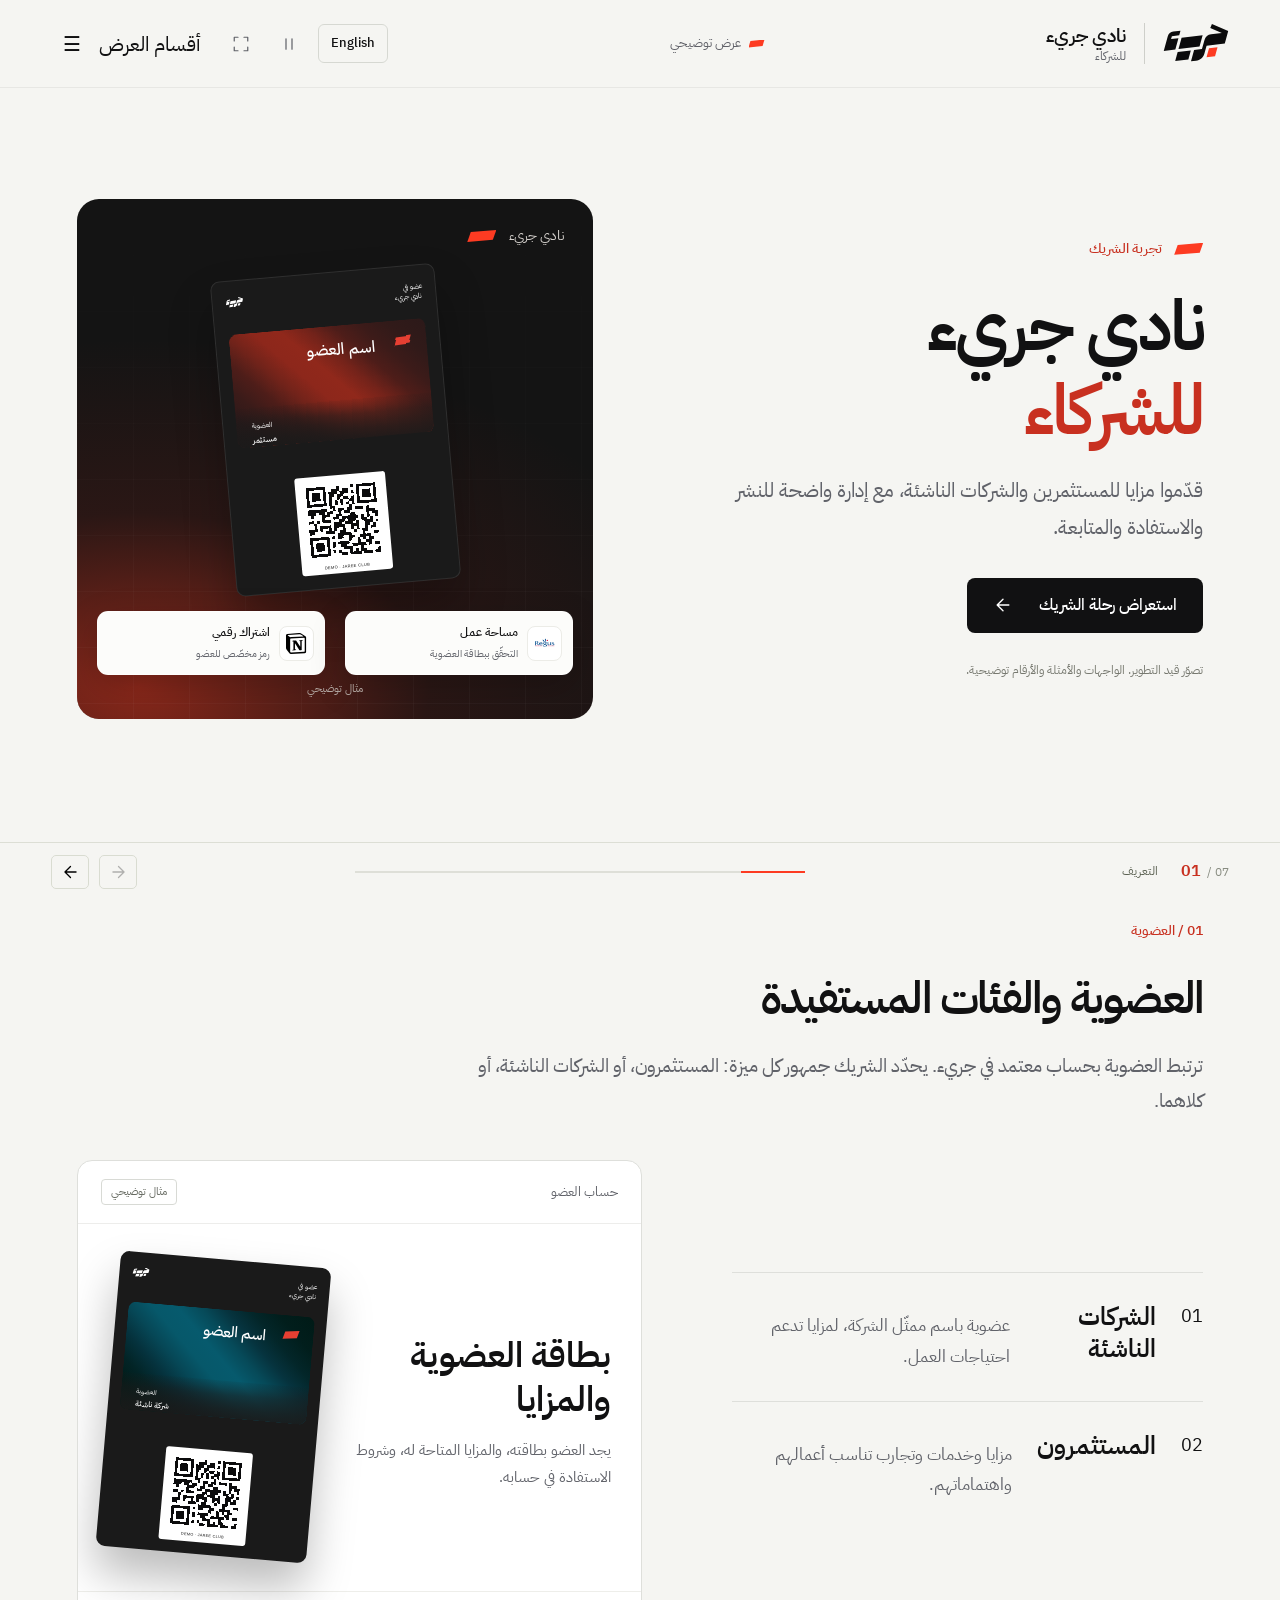
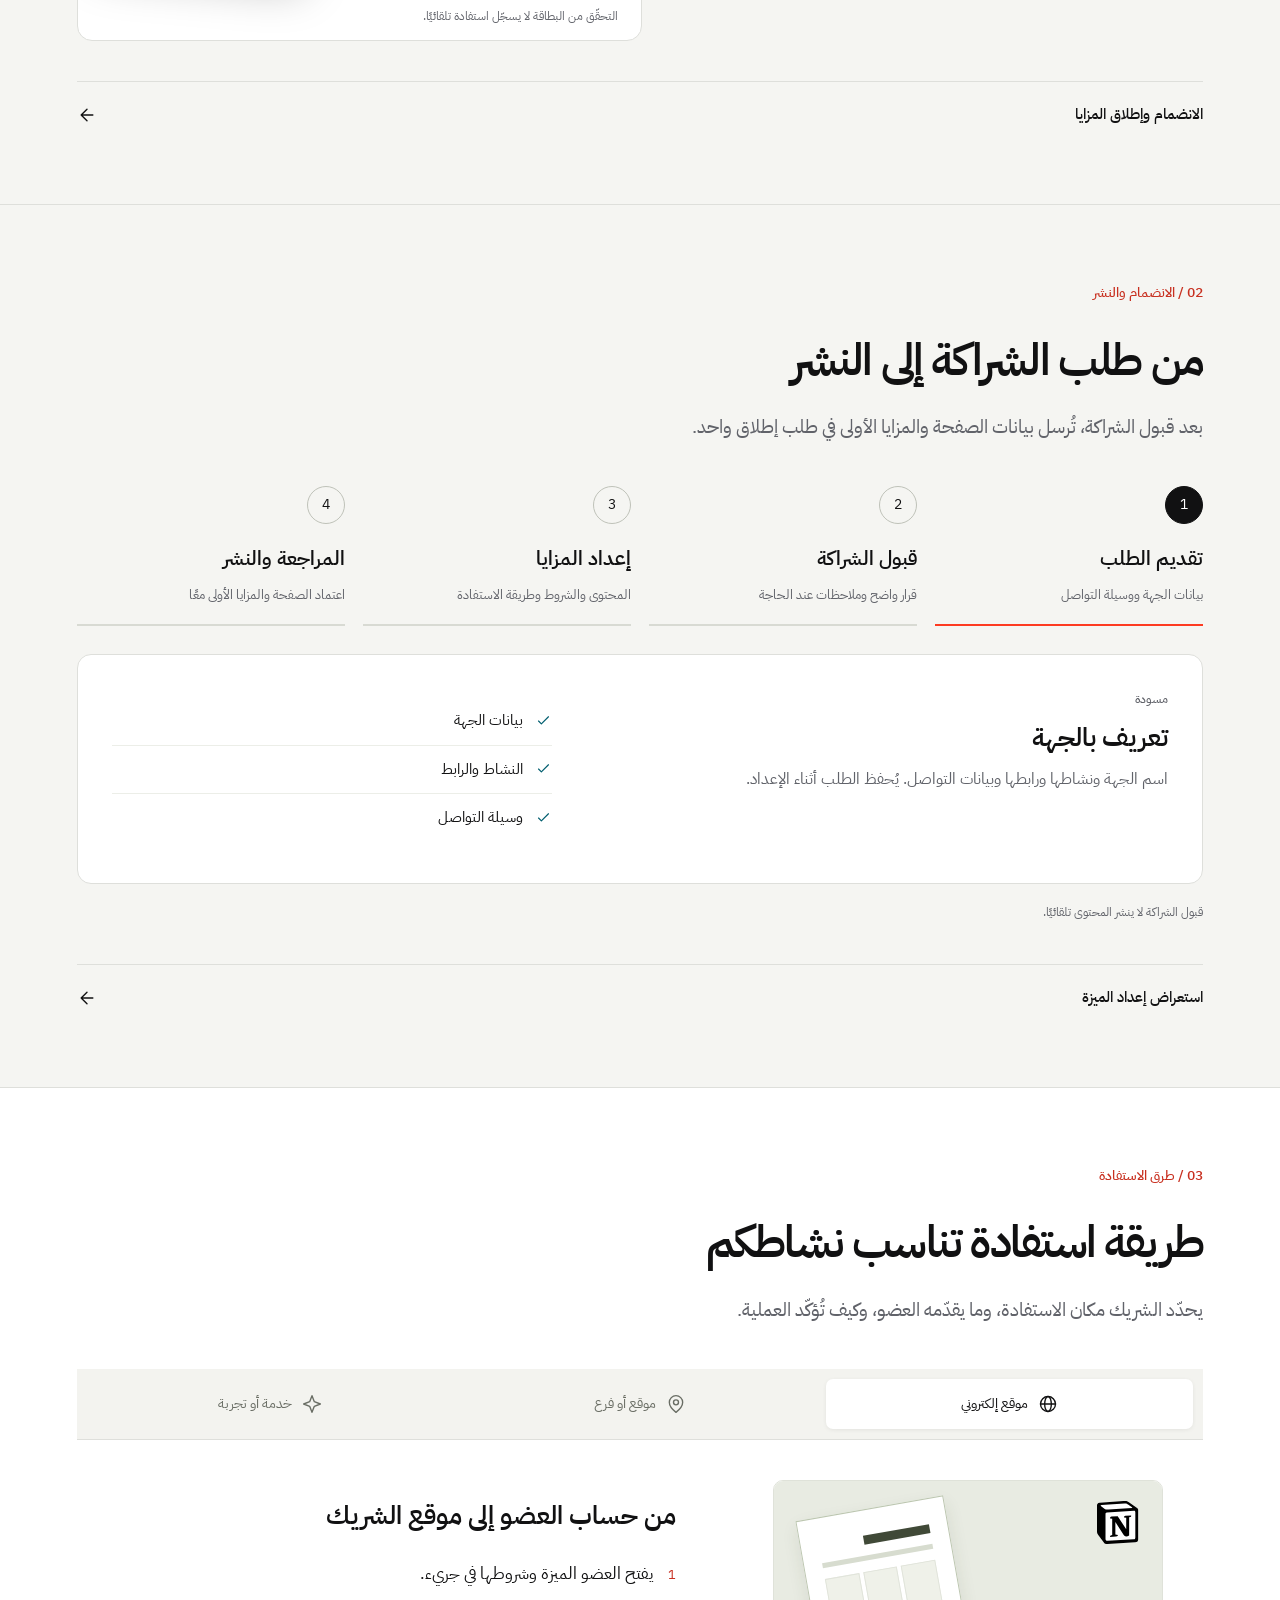
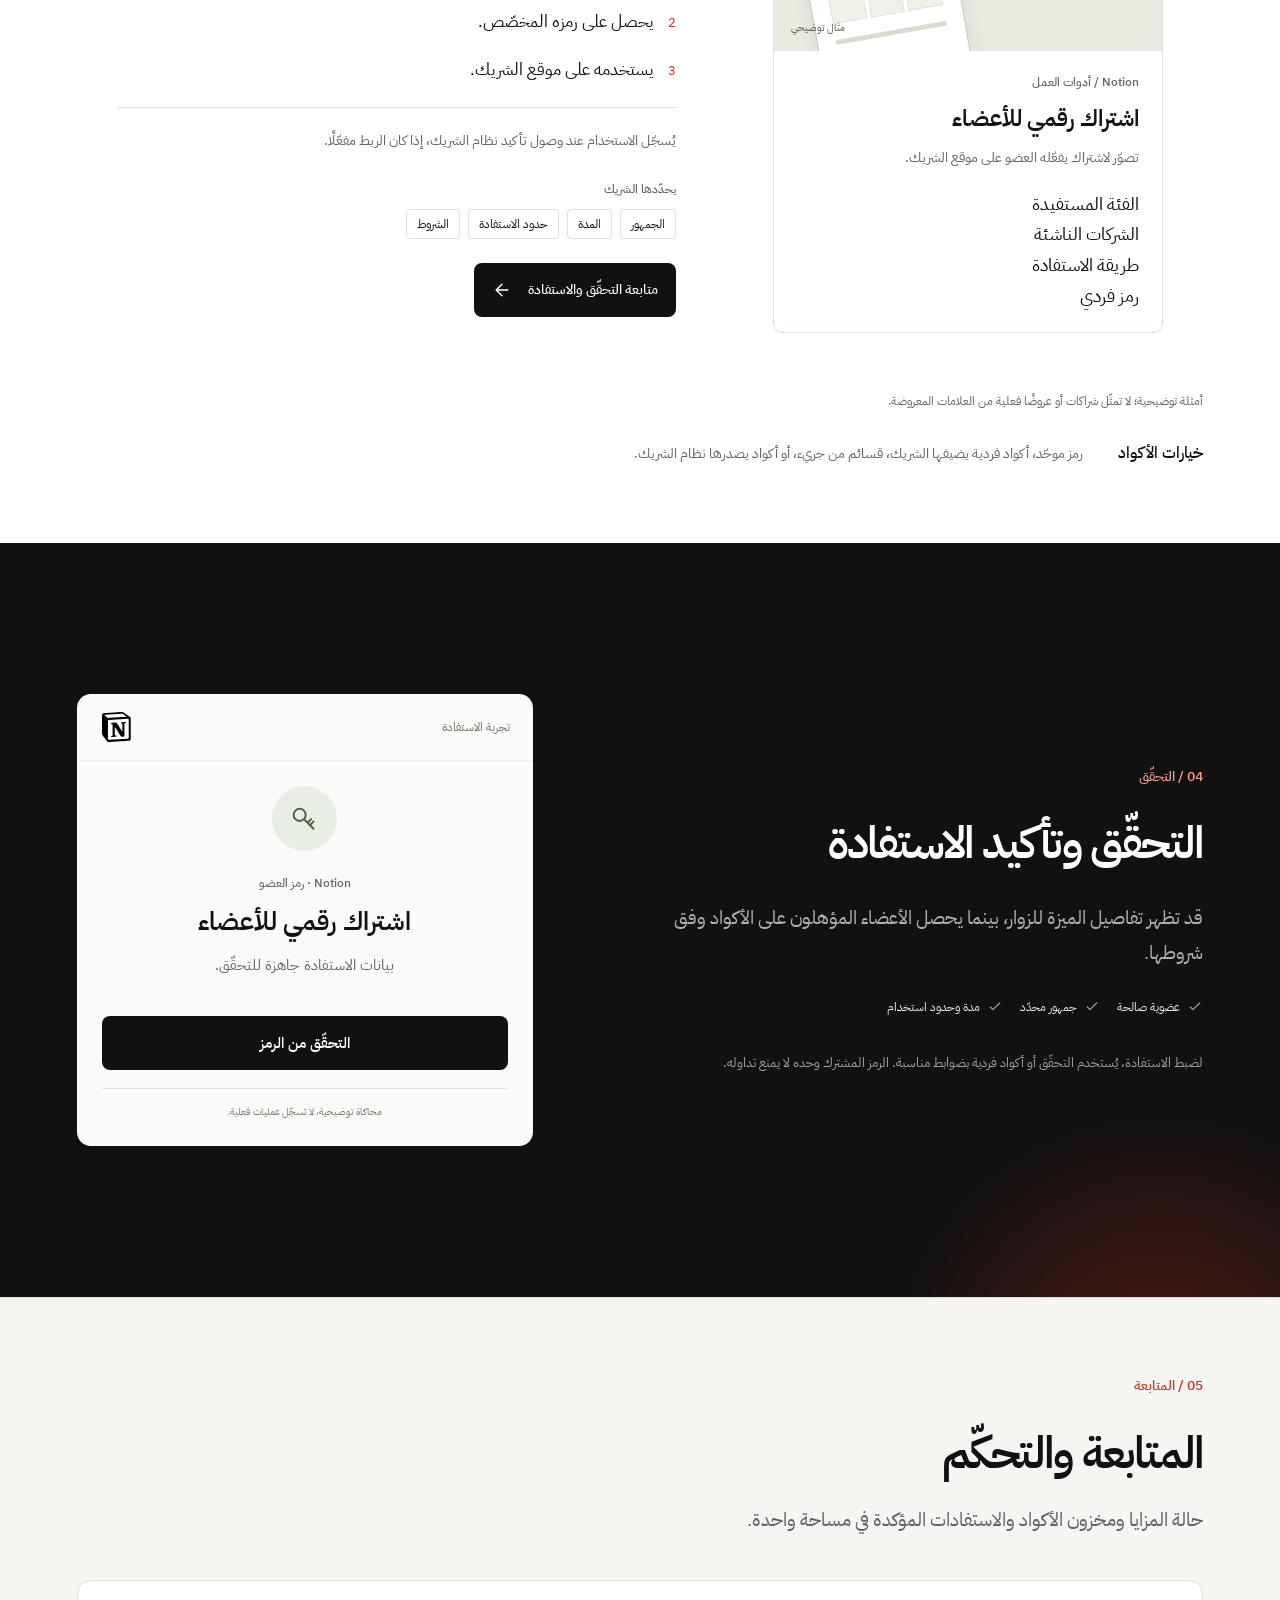
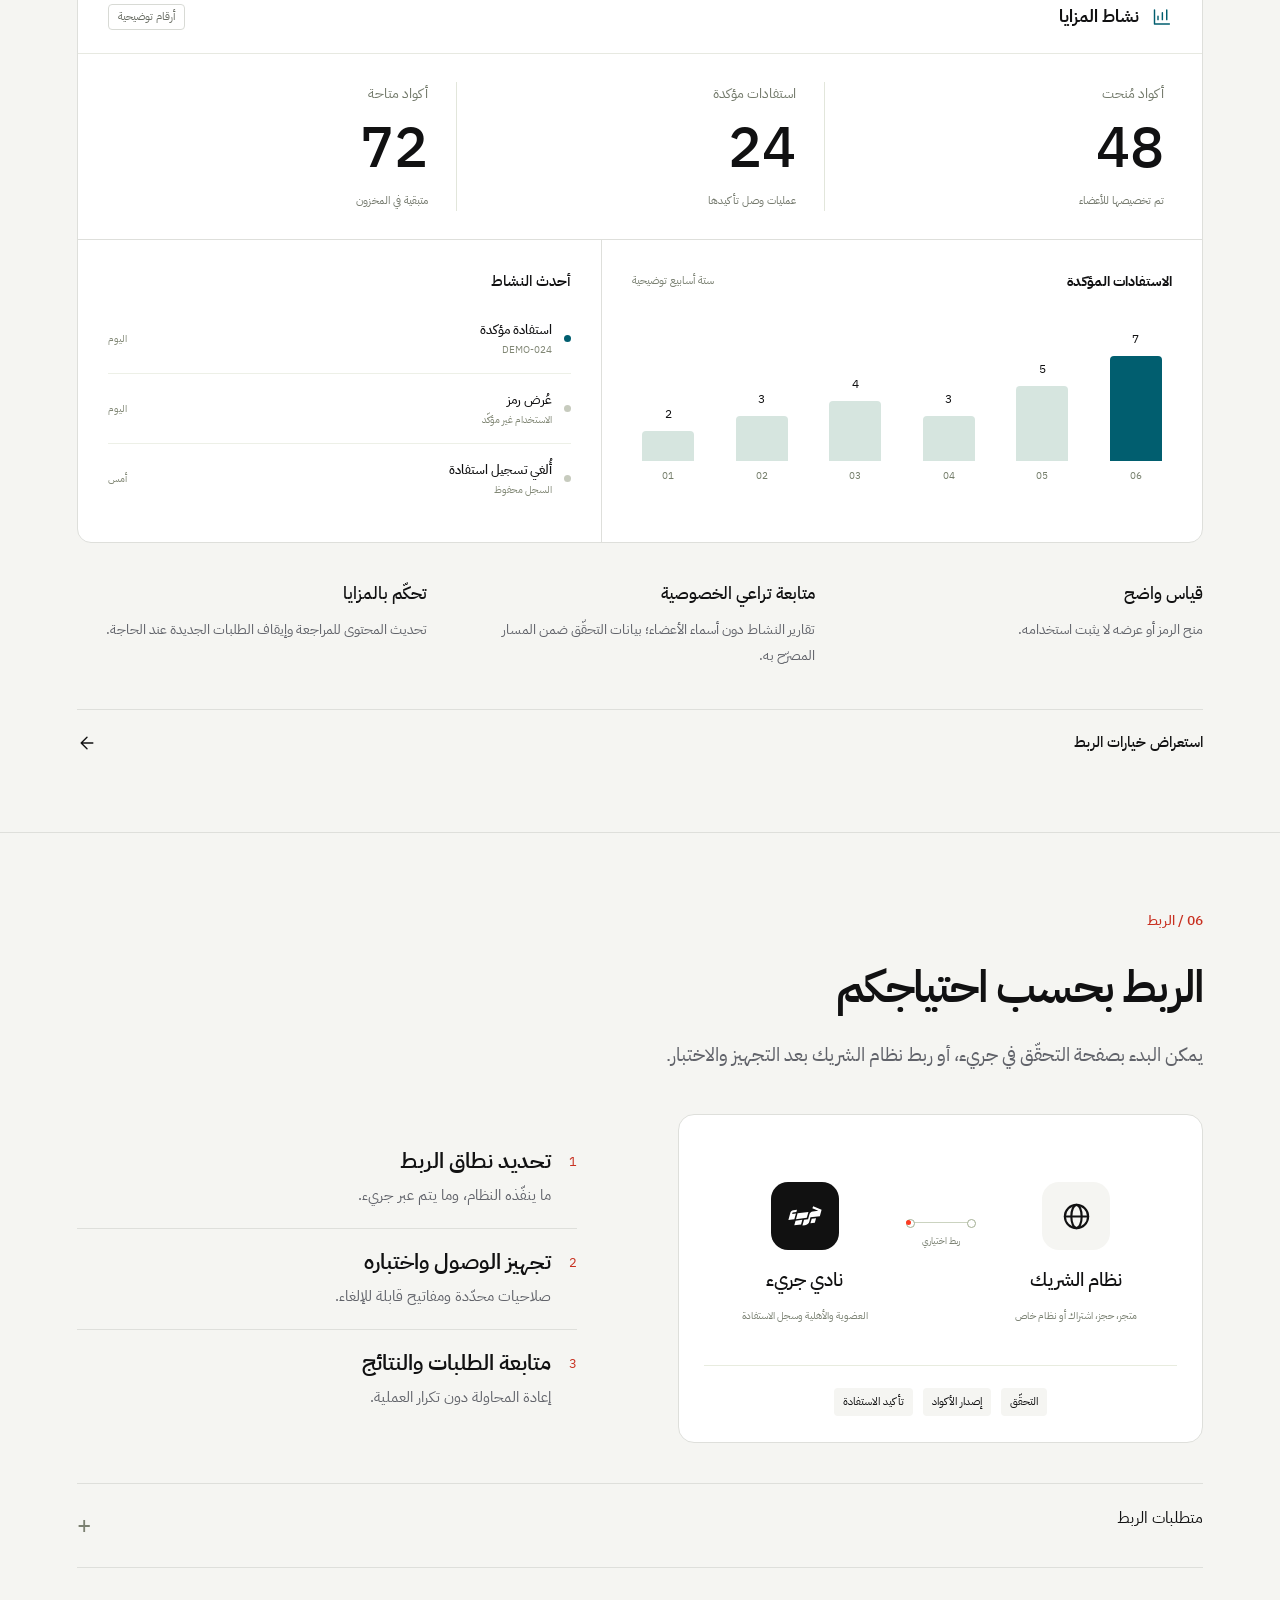
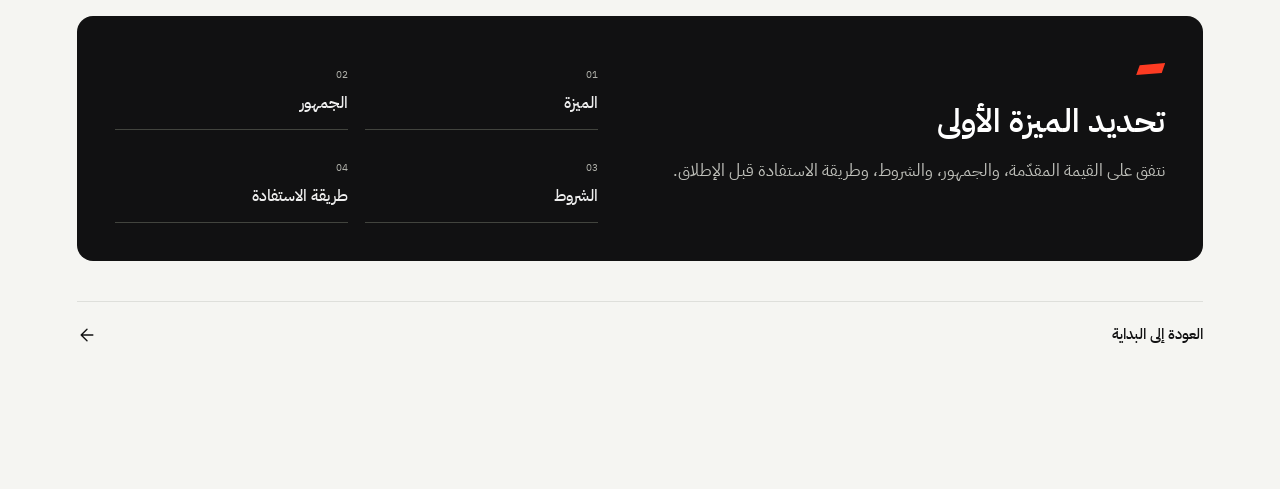
==== partners/index.html @ ee28c115 "Add bilingual partner presentation" ====
<!doctype html>
<html lang="ar" dir="rtl">
<head>
<meta charset="utf-8"><meta name="viewport" content="width=device-width, initial-scale=1">
<meta name="theme-color" content="#111112"><meta name="description" content="تعرّف إلى رحلة الشريك في نادي جريء: الانضمام، طرح المزايا، الاستفادة، المتابعة والربط.">
<title>نادي جريء | تجربة الشريك</title>
<link rel="icon" type="image/svg+xml" href="assets/jaree.svg">
<link rel="alternate" hreflang="ar" href="index.html"><link rel="alternate" hreflang="en" href="en.html">
<link rel="stylesheet" href="assets/fonts.css"><link rel="stylesheet" href="style.css">
<script src="app.js" defer></script>
</head><body>
<a class="skip-link" href="#main">انتقل إلى المحتوى</a>
<svg class="icon-library" xmlns="http://www.w3.org/2000/svg" aria-hidden="true"><defs>
  <symbol id="i-arrow" viewBox="0 0 24 24"><path d="M19 12H5m7-7-7 7 7 7"/></symbol>
  <symbol id="i-check" viewBox="0 0 24 24"><path d="m5 12 4 4L19 6"/></symbol>
  <symbol id="i-card" viewBox="0 0 24 24"><rect x="3" y="4" width="18" height="16" rx="3"/><path d="M7 9h4m-4 4h6m3-4h1m-1 4h1"/></symbol>
  <symbol id="i-cube" viewBox="0 0 24 24"><path d="m12 3 9 5v9l-9 5-9-5V8l9-5Zm0 10v9M3 8l9 5 9-5M7.5 5.5l9 5"/></symbol>
  <symbol id="i-code" viewBox="0 0 24 24"><path d="m7 7-5 5 5 5m10-10 5 5-5 5M14 4l-4 16"/></symbol>
  <symbol id="i-key" viewBox="0 0 24 24"><circle cx="8" cy="9" r="5"/><path d="m11.5 12.5 8 8m-3-3 3-3m-5 1 3-3"/></symbol>
  <symbol id="i-shield" viewBox="0 0 24 24"><path d="m12 3 8 3v6c0 5-8 9-8 9s-8-4-8-9V6l8-3Z"/><path d="m8 12 3 3 5-6"/></symbol>
  <symbol id="i-chart" viewBox="0 0 24 24"><path d="M4 4v16h17M8 15v-4m5 4V7m5 8V4"/></symbol>
  <symbol id="i-link" viewBox="0 0 24 24"><path d="m10 14 4-4m-6 6-2 2a4 4 0 0 1-6-6l5-5a4 4 0 0 1 6 0m2 2 2-2a4 4 0 0 1 6 6l-5 5a4 4 0 0 1-6 0" transform="translate(1 -1)"/></symbol>
  <symbol id="i-pause" viewBox="0 0 24 24"><path d="M8 5v14M16 5v14"/></symbol>
  <symbol id="i-expand" viewBox="0 0 24 24"><path d="M8 3H3v5m13-5h5v5M3 16v5h5m13-5v5h-5"/></symbol>
  <symbol id="i-globe" viewBox="0 0 24 24"><circle cx="12" cy="12" r="9"/><ellipse cx="12" cy="12" rx="4" ry="9"/><path d="M3 12h18"/></symbol>
  <symbol id="i-place" viewBox="0 0 24 24"><path d="M20 10c0 6-8 12-8 12S4 16 4 10a8 8 0 1 1 16 0Z"/><circle cx="12" cy="10" r="3"/></symbol>
  <symbol id="i-spark" viewBox="0 0 24 24"><path d="m12 2 2.8 7.2L22 12l-7.2 2.8L12 22l-2.8-7.2L2 12l7.2-2.8L12 2Z"/></symbol>
</defs></svg>
<header class="site-header">
<a class="wordmark" href="#intro" aria-label="بداية العرض"><img src="assets/jaree.svg" alt="نادي جريء" width="66" height="38"><span>نادي جريء<small>للشركاء</small></span></a>
<span class="concept-label"><span class="tiny-dash"></span>عرض توضيحي</span>
<div class="header-tools">
<a id="language-switch" class="language-switch" href="en.html" lang="en" dir="ltr">English</a>
<button class="icon-button" id="motion-toggle" aria-label="إيقاف الحركة" aria-pressed="false"><svg class="" aria-hidden="true"><use href="#i-pause"/></svg></button>
<button class="icon-button fullscreen-control" id="fullscreen" aria-label="ملء الشاشة"><svg class="" aria-hidden="true"><use href="#i-expand"/></svg></button>
<details class="chapter-menu"><summary aria-label="أقسام العرض"><span class="menu-word">أقسام العرض</span><span class="menu-glyph" aria-hidden="true">☰</span></summary><nav aria-label="أقسام العرض"><a href="#intro"><b>01</b><span>التعريف</span></a><a href="#members"><b>02</b><span>العضوية</span></a><a href="#join"><b>03</b><span>الانضمام والنشر</span></a><a href="#benefit"><b>04</b><span>طرق الاستفادة</span></a><a href="#trust"><b>05</b><span>التحقّق</span></a><a href="#insights"><b>06</b><span>المتابعة</span></a><a href="#connect"><b>07</b><span>الربط</span></a></nav></details>
</div></header>
<main id="main">
<section class="chapter hero" id="intro" data-title="التعريف" aria-labelledby="intro-title">
<div class="hero-copy reveal"><p class="eyebrow"><span class="dash"></span>تجربة الشريك</p><h1 id="intro-title">نادي جريء<br><span>للشركاء</span></h1><p class="lead">قدّموا مزايا للمستثمرين والشركات الناشئة، مع إدارة واضحة للنشر والاستفادة والمتابعة.</p><a class="button primary" href="#members">استعراض رحلة الشريك<svg class="" aria-hidden="true"><use href="#i-arrow"/></svg></a><p class="concept-note">تصوّر قيد التطوير. الواجهات والأمثلة والأرقام توضيحية.</p></div>
<div class="hero-art reveal"><div class="art-grid"></div><div class="red-light"></div><div class="art-label">نادي جريء<span class="dash"></span></div><div class="membership-card hero-card">
      <div class="card-top"><div>عضو في<br><b>نادي جريء</b></div><img src="assets/jaree-white.svg" alt=""></div>
      <div class="card-color "><strong>اسم العضو</strong><span>العضوية<b>مستثمر</b></span></div>
      <div class="card-qr"><img src="assets/qr.svg" alt=""><small>DEMO · JAREE CLUB</small></div>
    </div>
<div class="floating-benefit notion-float"><span class="logo-tile"><img src="assets/notion.svg" alt="Notion"></span><div><b>اشتراك رقمي</b><small>رمز مخصّص للعضو</small></div></div>
<div class="floating-benefit regus-float"><span class="logo-tile"><img src="assets/regus.svg" alt="Regus"></span><div><b>مساحة عمل</b><small>التحقّق ببطاقة العضوية</small></div></div>
<span class="art-foot">مثال توضيحي</span></div></section>
<section class="chapter members" id="members" data-title="العضوية" aria-labelledby="members-title">
<div class="section-heading reveal"><p class="eyebrow">01 / العضوية</p><h2 id="members-title">العضوية والفئات المستفيدة</h2><p class="lead">ترتبط العضوية بحساب معتمد في جريء. يحدّد الشريك جمهور كل ميزة: المستثمرون، أو الشركات الناشئة، أو كلاهما.</p></div><div class="audience-layout reveal"><div class="audience-list"><article><span>01</span><h3>الشركات الناشئة</h3><p>عضوية باسم ممثّل الشركة، لمزايا تدعم احتياجات العمل.</p></article><article><span>02</span><h3>المستثمرون</h3><p>مزايا وخدمات وتجارب تناسب أعمالهم واهتماماتهم.</p></article></div><div class="member-window"><div class="window-title"><span>حساب العضو</span><span class="outline-tag">مثال توضيحي</span></div><div class="member-window-body"><div><h3>بطاقة العضوية والمزايا</h3><p>يجد العضو بطاقته، والمزايا المتاحة له، وشروط الاستفادة في حسابه.</p></div><div class="membership-card small-card">
      <div class="card-top"><div>عضو في<br><b>نادي جريء</b></div><img src="assets/jaree-white.svg" alt=""></div>
      <div class="card-color teal"><strong>اسم العضو</strong><span>العضوية<b>شركة ناشئة</b></span></div>
      <div class="card-qr"><img src="assets/qr.svg" alt=""><small>DEMO · JAREE CLUB</small></div>
    </div></div><div class="member-window-foot">التحقّق من البطاقة لا يسجّل استفادة تلقائيًا.</div></div></div><a class="section-next" href="#join"><span>الانضمام وإطلاق المزايا</span><svg class="" aria-hidden="true"><use href="#i-arrow"/></svg></a></section>
<section class="chapter join" id="join" data-title="الانضمام والنشر" aria-labelledby="join-title">
<div class="section-heading reveal"><p class="eyebrow">02 / الانضمام والنشر</p><h2 id="join-title">من طلب الشراكة إلى النشر</h2><p class="lead">بعد قبول الشراكة، تُرسل بيانات الصفحة والمزايا الأولى في طلب إطلاق واحد.</p></div><ol class="journey reveal"><li><button type="button" class="journey-stage" data-stage="0" aria-pressed="true" aria-controls="stage-panel"><span class="step-number">1</span><strong>تقديم الطلب</strong><span>بيانات الجهة ووسيلة التواصل</span></button></li><li><button type="button" class="journey-stage" data-stage="1" aria-pressed="false" aria-controls="stage-panel"><span class="step-number">2</span><strong>قبول الشراكة</strong><span>قرار واضح وملاحظات عند الحاجة</span></button></li><li><button type="button" class="journey-stage" data-stage="2" aria-pressed="false" aria-controls="stage-panel"><span class="step-number">3</span><strong>إعداد المزايا</strong><span>المحتوى والشروط وطريقة الاستفادة</span></button></li><li><button type="button" class="journey-stage" data-stage="3" aria-pressed="false" aria-controls="stage-panel"><span class="step-number">4</span><strong>المراجعة والنشر</strong><span>اعتماد الصفحة والمزايا الأولى معًا</span></button></li></ol>
<div class="stage-panel reveal" id="stage-panel" aria-live="polite"><div><span class="small-label" id="stage-status">مسودة</span><h3 id="stage-title">تعريف بالجهة</h3><p id="stage-body">اسم الجهة ونشاطها ورابطها وبيانات التواصل. يُحفظ الطلب أثناء الإعداد.</p></div><ul id="stage-rows"><li><svg class="" aria-hidden="true"><use href="#i-check"/></svg><span>بيانات الجهة</span></li><li><svg class="" aria-hidden="true"><use href="#i-check"/></svg><span>النشاط والرابط</span></li><li><svg class="" aria-hidden="true"><use href="#i-check"/></svg><span>وسيلة التواصل</span></li></ul></div>
<p class="section-note">قبول الشراكة لا ينشر المحتوى تلقائيًا.</p><a class="section-next" href="#benefit"><span>استعراض إعداد الميزة</span><svg class="" aria-hidden="true"><use href="#i-arrow"/></svg></a></section>
<section class="chapter benefit" id="benefit" data-title="طرق الاستفادة" aria-labelledby="benefit-title">
<div class="section-heading reveal"><p class="eyebrow">03 / طرق الاستفادة</p><h2 id="benefit-title">طريقة استفادة تناسب نشاطكم</h2><p class="lead">يحدّد الشريك مكان الاستفادة، وما يقدّمه العضو، وكيف تُؤكّد العملية.</p></div><div class="benefit-selector reveal"><div class="method-tabs" role="tablist" aria-label="طريقة استفادة تناسب نشاطكم"><button role="tab" id="tab-digital" data-method="digital" aria-controls="method-panel" aria-selected="true" tabindex="0"><svg class="" aria-hidden="true"><use href="#i-globe"/></svg><span>موقع إلكتروني</span></button><button role="tab" id="tab-venue" data-method="venue" aria-controls="method-panel" aria-selected="false" tabindex="-1"><svg class="" aria-hidden="true"><use href="#i-place"/></svg><span>موقع أو فرع</span></button><button role="tab" id="tab-experience" data-method="experience" aria-controls="method-panel" aria-selected="false" tabindex="-1"><svg class="" aria-hidden="true"><use href="#i-spark"/></svg><span>خدمة أو تجربة</span></button></div><div class="method-content" id="method-panel" role="tabpanel" aria-labelledby="tab-digital"><article class="offer-preview"><div class="offer-cover"><img id="offer-logo" src="assets/notion.svg" alt="Notion"><div class="notion-graphic" id="offer-graphic"><div class="note-sheet"><span></span><span></span><div><i></i><i></i><i></i></div><span></span></div></div><span class="cover-label">مثال توضيحي</span></div><div class="offer-body"><span class="small-label" id="offer-brand">Notion / أدوات العمل</span><h3 id="offer-title">اشتراك رقمي للأعضاء</h3><p id="offer-body">تصوّر لاشتراك يفعّله العضو على موقع الشريك.</p><dl><div><dt>الفئة المستفيدة</dt><dd id="offer-audience">الشركات الناشئة</dd></div><div><dt>طريقة الاستفادة</dt><dd id="offer-method">رمز فردي</dd></div></dl></div></article><div class="method-explanation"><h3 id="method-heading">من حساب العضو إلى موقع الشريك</h3><ol id="method-steps"><li><span>1</span>يفتح العضو الميزة وشروطها في جريء.</li><li><span>2</span>يحصل على رمزه المخصّص.</li><li><span>3</span>يستخدمه على موقع الشريك.</li></ol><p class="method-note" id="method-note">يُسجّل الاستخدام عند وصول تأكيد نظام الشريك، إذا كان الربط مفعّلًا.</p><div class="your-controls"><span class="small-label">يحدّدها الشريك</span><div><span>الجمهور</span><span>المدة</span><span>حدود الاستفادة</span><span>الشروط</span></div></div><a class="button primary flow-link" href="#trust">متابعة التحقّق والاستفادة<svg class="" aria-hidden="true"><use href="#i-arrow"/></svg></a></div></div></div>
<p class="brand-note">أمثلة توضيحية؛ لا تمثّل شراكات أو عروضًا فعلية من العلامات المعروضة.</p><div class="code-options"><b>خيارات الأكواد</b><p>رمز موحّد، أكواد فردية يضيفها الشريك، قسائم من جريء، أو أكواد يصدرها نظام الشريك.</p></div></section>
<section class="chapter trust" id="trust" data-title="التحقّق" aria-labelledby="trust-title">
<div class="trust-copy reveal"><p class="eyebrow light">04 / التحقّق</p><h2 id="trust-title">التحقّق وتأكيد الاستفادة</h2><p class="lead">قد تظهر تفاصيل الميزة للزوار، بينما يحصل الأعضاء المؤهلون على الأكواد وفق شروطها.</p><div class="trust-rules"><span><svg class="" aria-hidden="true"><use href="#i-check"/></svg>عضوية صالحة</span><span><svg class="" aria-hidden="true"><use href="#i-check"/></svg>جمهور محدّد</span><span><svg class="" aria-hidden="true"><use href="#i-check"/></svg>مدة وحدود استخدام</span></div><p class="trust-footnote">لضبط الاستفادة، يُستخدم التحقّق أو أكواد فردية بضوابط مناسبة. الرمز المشترك وحده لا يمنع تداوله.</p></div>
<div class="verification-demo reveal"><div class="window-title"><span>تجربة الاستفادة</span><img id="verification-logo" src="assets/notion.svg" alt="Notion"></div><div class="verification-content"><div class="verification-state" id="verification-state" aria-live="polite" aria-atomic="true"><div class="verification-symbol"><svg class="" aria-hidden="true"><use href="#i-key"/></svg></div><span class="small-label" id="verification-token">رمز العضو</span><h3 id="verification-title">اشتراك رقمي للأعضاء</h3><p id="verification-body">بيانات الاستفادة جاهزة للتحقّق.</p><div class="verification-detail" id="verification-detail" hidden></div></div><div class="verification-action"><button class="button primary" id="verify-button">التحقّق من الرمز<svg class="" aria-hidden="true"><use href="#i-arrow"/></svg></button><a class="button primary" id="activity-link" href="#insights" hidden>عرض العملية في السجل<svg class="" aria-hidden="true"><use href="#i-arrow"/></svg></a><button class="text-button" id="repeat-button" hidden>إعادة طلب التأكيد</button><button class="text-button" id="verify-reset" hidden>بدء التجربة من جديد</button></div><div class="demo-only">محاكاة توضيحية، لا تسجّل عمليات فعلية.</div></div></div>
</section>
<section class="chapter insights" id="insights" data-title="المتابعة" aria-labelledby="insights-title">
<div class="section-heading reveal"><p class="eyebrow">05 / المتابعة</p><h2 id="insights-title">المتابعة والتحكّم</h2><p class="lead">حالة المزايا ومخزون الأكواد والاستفادات المؤكدة في مساحة واحدة.</p></div><div class="dashboard-preview reveal"><div class="dashboard-header"><div><svg class="" aria-hidden="true"><use href="#i-chart"/></svg><b>نشاط المزايا</b></div><span class="outline-tag">أرقام توضيحية</span></div><div class="metrics"><div><span>أكواد مُنحت</span><strong id="metric-0">48</strong><small>تم تخصيصها للأعضاء</small></div><div><span>استفادات مؤكدة</span><strong id="metric-1">24</strong><small>عمليات وصل تأكيدها</small></div><div><span>أكواد متاحة</span><strong id="metric-2">72</strong><small>متبقية في المخزون</small></div></div><div class="dashboard-lower"><div class="chart-area"><div class="chart-title"><b>الاستفادات المؤكدة</b><span>ستة أسابيع توضيحية</span></div><div class="bar-chart" role="img" aria-label="الاستفادات المؤكدة: 2, 3, 4, 3, 5, 7"><div><span id="bar-value-0">2</span><i id="bar-0" style="--bar:25.0%"></i><small>01</small></div><div><span id="bar-value-1">3</span><i id="bar-1" style="--bar:37.5%"></i><small>02</small></div><div><span id="bar-value-2">4</span><i id="bar-2" style="--bar:50.0%"></i><small>03</small></div><div><span id="bar-value-3">3</span><i id="bar-3" style="--bar:37.5%"></i><small>04</small></div><div><span id="bar-value-4">5</span><i id="bar-4" style="--bar:62.5%"></i><small>05</small></div><div><span id="bar-value-5">7</span><i id="bar-5" style="--bar:87.5%"></i><small>06</small></div></div></div><div class="activity-example"><b>أحدث النشاط</b><div class="activity-row new-activity" id="new-activity" hidden><span class="event-dot"></span><div><b id="new-activity-title">تم تسجيل الاستفادة</b><small id="new-activity-detail"></small></div><span>اليوم</span></div><div class="activity-row"><span class="event-dot "></span><div><b>استفادة مؤكدة</b><small><bdi>DEMO-024</bdi></small></div><span>اليوم</span></div><div class="activity-row"><span class="event-dot neutral-dot"></span><div><b>عُرض رمز</b><small><bdi>الاستخدام غير مؤكّد</bdi></small></div><span>اليوم</span></div><div class="activity-row"><span class="event-dot neutral-dot"></span><div><b>أُلغي تسجيل استفادة</b><small><bdi>السجل محفوظ</bdi></small></div><span>أمس</span></div></div></div></div>
<div class="insight-principles reveal"><div><b>قياس واضح</b><p>منح الرمز أو عرضه لا يثبت استخدامه.</p></div><div><b>متابعة تراعي الخصوصية</b><p>تقارير النشاط دون أسماء الأعضاء؛ بيانات التحقّق ضمن المسار المصرّح به.</p></div><div><b>تحكّم بالمزايا</b><p>تحديث المحتوى للمراجعة وإيقاف الطلبات الجديدة عند الحاجة.</p></div></div><a class="section-next" href="#connect"><span>استعراض خيارات الربط</span><svg class="" aria-hidden="true"><use href="#i-arrow"/></svg></a></section>
<section class="chapter connect" id="connect" data-title="الربط" aria-labelledby="connect-title">
<div class="section-heading reveal"><p class="eyebrow">06 / الربط</p><h2 id="connect-title">الربط بحسب احتياجكم</h2><p class="lead">يمكن البدء بصفحة التحقّق في جريء، أو ربط نظام الشريك بعد التجهيز والاختبار.</p></div><div class="connection-layout reveal"><div class="connection-map"><div class="system-node"><span class="system-mark"><svg class="" aria-hidden="true"><use href="#i-globe"/></svg></span><b>نظام الشريك</b><small>متجر، حجز، اشتراك أو نظام خاص</small></div><div class="connection-line" aria-hidden="true"><i></i><span>ربط اختياري</span></div><div class="system-node jaree-node"><img src="assets/jaree-white.svg" alt="نادي جريء"><b>نادي جريء</b><small>العضوية والأهلية وسجل الاستفادة</small></div><div class="connection-functions"><span>التحقّق</span><span>إصدار الأكواد</span><span>تأكيد الاستفادة</span></div></div><div class="connection-steps"><article><span>1</span><div><h3>تحديد نطاق الربط</h3><p>ما ينفّذه النظام، وما يتم عبر جريء.</p></div></article><article><span>2</span><div><h3>تجهيز الوصول واختباره</h3><p>صلاحيات محدّدة ومفاتيح قابلة للإلغاء.</p></div></article><article><span>3</span><div><h3>متابعة الطلبات والنتائج</h3><p>إعادة المحاولة دون تكرار العملية.</p></div></article></div></div>
<details class="technical-detail reveal"><summary>متطلبات الربط<span aria-hidden="true">+</span></summary><div><p>تُحدّد نقاط الاتصال، وآلية إصدار الأكواد والتأكيد، ومعالجة التعذّر بحسب إمكانات نظام الشريك. لا يفترض العرض ربطًا جاهزًا مع منصة محدّدة.</p></div></details>
<div class="closing-panel reveal"><div><span class="dash"></span><h3>تحديد الميزة الأولى</h3><p>نتفق على القيمة المقدّمة، والجمهور، والشروط، وطريقة الاستفادة قبل الإطلاق.</p></div><div class="closing-labels"><span>01 <b>الميزة</b></span><span>02 <b>الجمهور</b></span><span>03 <b>الشروط</b></span><span>04 <b>طريقة الاستفادة</b></span></div></div><a class="section-next" href="#intro"><span>العودة إلى البداية</span><svg class="" aria-hidden="true"><use href="#i-arrow"/></svg></a></section>
</main><footer class="presentation-controls" aria-label="أقسام العرض"><span class="progress-label"><span class="progress-count" dir="ltr"><b id="current-number">01</b> / 07</span><span id="current-title">التعريف</span></span><div class="progress-track" aria-hidden="true"><span id="progress-fill"></span></div><div class="chapter-buttons"><button id="previous" aria-label="القسم السابق" disabled><svg class="reverse" aria-hidden="true"><use href="#i-arrow"/></svg></button><button id="next-chapter" aria-label="القسم التالي"><svg class="" aria-hidden="true"><use href="#i-arrow"/></svg></button></div></footer>
<script type="application/json" id="presentation-copy">{"lang": "ar", "dir": "rtl", "title": "نادي جريء | تجربة الشريك", "description": "تعرّف إلى رحلة الشريك في نادي جريء: الانضمام، طرح المزايا، الاستفادة، المتابعة والربط.", "ui": {"club": "نادي جريء", "partners": "للشركاء", "concept": "عرض توضيحي", "menu": "أقسام العرض", "skip": "انتقل إلى المحتوى", "pause": "إيقاف الحركة", "play": "تشغيل الحركة", "fullscreen": "ملء الشاشة", "exitFullscreen": "الخروج من ملء الشاشة", "previous": "القسم السابق", "next": "القسم التالي", "home": "بداية العرض", "language": "English", "alternate": "en.html", "nextLabel": "التالي", "backTop": "العودة إلى البداية", "example": "مثال توضيحي", "figures": "أرقام توضيحية", "brandNote": "أمثلة توضيحية؛ لا تمثّل شراكات أو عروضًا فعلية من العلامات المعروضة.", "continue": "متابعة التجربة", "memberName": "اسم العضو", "memberOf": "عضو في", "membership": "العضوية", "investor": "مستثمر", "startup": "شركة ناشئة"}, "nav": ["التعريف", "العضوية", "الانضمام والنشر", "طرق الاستفادة", "التحقّق", "المتابعة", "الربط"], "intro": {"eyebrow": "تجربة الشريك", "heading": ["نادي جريء", "للشركاء"], "lead": "قدّموا مزايا للمستثمرين والشركات الناشئة، مع إدارة واضحة للنشر والاستفادة والمتابعة.", "action": "استعراض رحلة الشريك", "note": "تصوّر قيد التطوير. الواجهات والأمثلة والأرقام توضيحية.", "float1": ["اشتراك رقمي", "رمز مخصّص للعضو"], "float2": ["مساحة عمل", "التحقّق ببطاقة العضوية"]}, "members": {"title": "العضوية والفئات المستفيدة", "lead": "ترتبط العضوية بحساب معتمد في جريء. يحدّد الشريك جمهور كل ميزة: المستثمرون، أو الشركات الناشئة، أو كلاهما.", "groups": [["الشركات الناشئة", "عضوية باسم ممثّل الشركة، لمزايا تدعم احتياجات العمل."], ["المستثمرون", "مزايا وخدمات وتجارب تناسب أعمالهم واهتماماتهم."]], "window": "حساب العضو", "heading": "بطاقة العضوية والمزايا", "body": "يجد العضو بطاقته، والمزايا المتاحة له، وشروط الاستفادة في حسابه.", "foot": "التحقّق من البطاقة لا يسجّل استفادة تلقائيًا.", "next": "الانضمام وإطلاق المزايا"}, "join": {"title": "من طلب الشراكة إلى النشر", "lead": "بعد قبول الشراكة، تُرسل بيانات الصفحة والمزايا الأولى في طلب إطلاق واحد.", "stages": [{"name": "تقديم الطلب", "summary": "بيانات الجهة ووسيلة التواصل", "title": "تعريف بالجهة", "body": "اسم الجهة ونشاطها ورابطها وبيانات التواصل. يُحفظ الطلب أثناء الإعداد.", "status": "مسودة", "rows": ["بيانات الجهة", "النشاط والرابط", "وسيلة التواصل"]}, {"name": "قبول الشراكة", "summary": "قرار واضح وملاحظات عند الحاجة", "title": "مراجعة طلب الشراكة", "body": "تراجع جريء الطلب. يظهر القرار في الحساب، وتُوضّح التعديلات المطلوبة عند الحاجة.", "status": "قيد المراجعة", "rows": ["مراجعة البيانات", "قرار الشراكة", "ملاحظات محدّدة"]}, {"name": "إعداد المزايا", "summary": "المحتوى والشروط وطريقة الاستفادة", "title": "إعداد طلب الإطلاق", "body": "يُضيف الشريك نبذة العلامة والصور والمزايا، ويعاينها قبل الإرسال.", "status": "قيد الإعداد", "rows": ["الصفحة والصور", "المزايا والشروط", "معاينة المحتوى"]}, {"name": "المراجعة والنشر", "summary": "اعتماد الصفحة والمزايا الأولى معًا", "title": "إطلاق المحتوى المعتمد", "body": "تراجع جريء طلب الإطلاق. تُنشر الصفحة والمزايا الأولى معًا بعد الموافقة.", "status": "للاعتماد", "rows": ["طلب إطلاق واحد", "مراجعة جريء", "نشر النسخة المعتمدة"]}], "foot": "قبول الشراكة لا ينشر المحتوى تلقائيًا.", "next": "استعراض إعداد الميزة"}, "benefit": {"title": "طريقة استفادة تناسب نشاطكم", "lead": "يحدّد الشريك مكان الاستفادة، وما يقدّمه العضو، وكيف تُؤكّد العملية.", "tabs": ["موقع إلكتروني", "موقع أو فرع", "خدمة أو تجربة"], "audience": "الفئة المستفيدة", "method": "طريقة الاستفادة", "controls": "يحدّدها الشريك", "controlLabels": ["الجمهور", "المدة", "حدود الاستفادة", "الشروط"], "codeTitle": "خيارات الأكواد", "codeBody": "رمز موحّد، أكواد فردية يضيفها الشريك، قسائم من جريء، أو أكواد يصدرها نظام الشريك.", "action": "متابعة التحقّق والاستفادة", "methods": [{"id": "digital", "brand": "Notion", "category": "أدوات العمل", "title": "اشتراك رقمي للأعضاء", "body": "تصوّر لاشتراك يفعّله العضو على موقع الشريك.", "audience": "الشركات الناشئة", "method": "رمز فردي", "heading": "من حساب العضو إلى موقع الشريك", "steps": ["يفتح العضو الميزة وشروطها في جريء.", "يحصل على رمزه المخصّص.", "يستخدمه على موقع الشريك."], "note": "يُسجّل الاستخدام عند وصول تأكيد نظام الشريك، إذا كان الربط مفعّلًا.", "token": "رمز العضو", "verify": "التحقّق من الرمز", "unit": "استخدام واحد", "remaining": "0", "remainingLabel": "المتبقي", "verification": "رمز صالح وعضو مؤهل. لم تُسجّل استفادة بعد."}, {"id": "venue", "brand": "Regus", "category": "مساحات العمل", "title": "يوم في مساحة عمل", "body": "تصوّر لميزة تُستخدم في المواقع التي يحدّدها الشريك.", "audience": "الشركات الناشئة", "method": "بطاقة العضوية", "heading": "التحقّق عند الاستفادة", "steps": ["يراجع العضو المواقع والشروط.", "يعرض بطاقته للتحقّق من أهليته.", "تؤكّد الجهة المصرّح لها الاستفادة."], "note": "يمكن البدء بصفحة التحقّق في جريء دون ربط تقني.", "token": "بطاقة العضوية", "verify": "التحقّق من العضوية", "unit": "يومان", "remaining": "1", "remainingLabel": "الأيام المتبقية", "verification": "عضوية صالحة وميزة متاحة. المتبقي يومان، ولم تُسجّل استفادة."}, {"id": "experience", "brand": "Hilton", "category": "الضيافة والتجارب", "title": "تجربة ضيافة للأعضاء", "body": "تصوّر لتجربة مختارة وفق شروط الشريك والتوفّر.", "audience": "المستثمرون والشركات الناشئة", "method": "قسيمة من جريء", "heading": "قسيمة تُقدّم عند الاستفادة", "steps": ["يراجع العضو التجربة وشروط الحجز.", "يحصل على قسيمته من جريء.", "تُفحص القسيمة ثم تُؤكّد الاستفادة."], "note": "الحصول على القسيمة لا يعني استخدامها.", "token": "قسيمة العضو", "verify": "التحقّق من القسيمة", "unit": "استخدام واحد", "remaining": "0", "remainingLabel": "المتبقي", "verification": "قسيمة صالحة وعضو مؤهل. لم تُسجّل استفادة بعد."}]}, "trust": {"title": "التحقّق وتأكيد الاستفادة", "lead": "قد تظهر تفاصيل الميزة للزوار، بينما يحصل الأعضاء المؤهلون على الأكواد وفق شروطها.", "rules": ["عضوية صالحة", "جمهور محدّد", "مدة وحدود استخدام"], "note": "لضبط الاستفادة، يُستخدم التحقّق أو أكواد فردية بضوابط مناسبة. الرمز المشترك وحده لا يمنع تداوله.", "demo": "تجربة الاستفادة", "initial": "بيانات الاستفادة جاهزة للتحقّق.", "eligible": "مؤهل للاستفادة", "confirm": "تأكيد الاستفادة", "confirmed": "تم تسجيل الاستفادة", "result": "حُدّث المتبقي وأُضيفت العملية إلى سجل النشاط.", "repeat": "إعادة طلب التأكيد", "repeated": "العملية مسجّلة مسبقًا", "repeatNote": "أُعيدت النتيجة نفسها دون تسجيل استخدام إضافي.", "reset": "بدء التجربة من جديد", "seeActivity": "عرض العملية في السجل", "demoNote": "محاكاة توضيحية، لا تسجّل عمليات فعلية.", "reference": "مرجع العملية"}, "insights": {"title": "المتابعة والتحكّم", "lead": "حالة المزايا ومخزون الأكواد والاستفادات المؤكدة في مساحة واحدة.", "dashboard": "نشاط المزايا", "metrics": [["أكواد مُنحت", "تم تخصيصها للأعضاء"], ["استفادات مؤكدة", "عمليات وصل تأكيدها"], ["أكواد متاحة", "متبقية في المخزون"]], "chart": "الاستفادات المؤكدة", "period": "ستة أسابيع توضيحية", "history": "أحدث النشاط", "today": "اليوم", "yesterday": "أمس", "rows": [["استفادة مؤكدة", "DEMO-024"], ["عُرض رمز", "الاستخدام غير مؤكّد"], ["أُلغي تسجيل استفادة", "السجل محفوظ"]], "newRow": "العملية من التجربة التوضيحية", "principles": [["قياس واضح", "منح الرمز أو عرضه لا يثبت استخدامه."], ["متابعة تراعي الخصوصية", "تقارير النشاط دون أسماء الأعضاء؛ بيانات التحقّق ضمن المسار المصرّح به."], ["تحكّم بالمزايا", "تحديث المحتوى للمراجعة وإيقاف الطلبات الجديدة عند الحاجة."]], "next": "استعراض خيارات الربط"}, "connect": {"title": "الربط بحسب احتياجكم", "lead": "يمكن البدء بصفحة التحقّق في جريء، أو ربط نظام الشريك بعد التجهيز والاختبار.", "system": "نظام الشريك", "systemNote": "متجر، حجز، اشتراك أو نظام خاص", "clubNote": "العضوية والأهلية وسجل الاستفادة", "optional": "ربط اختياري", "functions": ["التحقّق", "إصدار الأكواد", "تأكيد الاستفادة"], "steps": [["تحديد نطاق الربط", "ما ينفّذه النظام، وما يتم عبر جريء."], ["تجهيز الوصول واختباره", "صلاحيات محدّدة ومفاتيح قابلة للإلغاء."], ["متابعة الطلبات والنتائج", "إعادة المحاولة دون تكرار العملية."]], "detailTitle": "متطلبات الربط", "detail": "تُحدّد نقاط الاتصال، وآلية إصدار الأكواد والتأكيد، ومعالجة التعذّر بحسب إمكانات نظام الشريك. لا يفترض العرض ربطًا جاهزًا مع منصة محدّدة.", "closing": "تحديد الميزة الأولى", "closingBody": "نتفق على القيمة المقدّمة، والجمهور، والشروط، وطريقة الاستفادة قبل الإطلاق.", "closingLabels": ["الميزة", "الجمهور", "الشروط", "طريقة الاستفادة"]}}</script>
</body></html>
---- partners/assets/fonts.css ----
@font-face {
  font-family: 'IBM Plex Sans Arabic';
  font-style: normal;
  font-weight: 400;
  font-display: swap;
  src: url(plex-arabic-0.ttf) format('truetype');
}
@font-face {
  font-family: 'IBM Plex Sans Arabic';
  font-style: normal;
  font-weight: 500;
  font-display: swap;
  src: url(plex-arabic-1.ttf) format('truetype');
}
@font-face {
  font-family: 'IBM Plex Sans Arabic';
  font-style: normal;
  font-weight: 600;
  font-display: swap;
  src: url(plex-arabic-2.ttf) format('truetype');
}
@font-face {
  font-family: 'IBM Plex Sans Arabic';
  font-style: normal;
  font-weight: 700;
  font-display: swap;
  src: url(plex-arabic-3.ttf) format('truetype');
}
---- partners/style.css ----
:root{--ink:#111112;--paper:#f5f5f2;--red:#fd3b22;--red-text:#c83020;--muted:#61636a;--line:#dedfdb;--teal:#015e6f;--white:#fff;--ease:cubic-bezier(.2,.8,.2,1)}
*{box-sizing:border-box}html{scroll-behavior:smooth;scroll-padding-top:100px}body{margin:0;background:var(--paper);color:var(--ink);font-family:'IBM Plex Sans Arabic',Tahoma,sans-serif;font-size:18px;line-height:1.7;-webkit-font-smoothing:antialiased}button,a,summary{-webkit-tap-highlight-color:transparent}a{color:inherit;text-decoration:none}button{font:inherit;cursor:pointer}button:disabled{cursor:default}button,summary,a{touch-action:manipulation}button:focus-visible,a:focus-visible,summary:focus-visible,[tabindex]:focus-visible{outline:3px solid var(--teal);outline-offset:5px}svg{width:24px;height:24px;fill:none;stroke:currentColor;stroke-width:1.65;stroke-linecap:round;stroke-linejoin:round;flex-shrink:0}img{max-width:100%;display:block}h1,h2,h3,p{margin:0}h1,h2,h3{line-height:1.25}h1,h2{font-weight:600;letter-spacing:-.04em}h3{font-weight:600;font-size:25px}p{color:var(--muted)}[hidden]{display:none!important}.icon-library{position:absolute;width:0;height:0;overflow:hidden}.skip-link{position:fixed;top:-100px;inset-inline-start:20px;background:white;padding:12px;z-index:1000}.skip-link:focus{top:12px}.dash,.tiny-dash{display:inline-block;background:var(--red);clip-path:polygon(12% 18%,100% 0,88% 82%,0 100%);width:29px;height:12px;flex-shrink:0}.tiny-dash{width:16px;height:8px}.site-header{height:88px;padding-inline:4vw;display:flex;align-items:center;justify-content:space-between;gap:24px;background:rgba(245,245,242,.94);backdrop-filter:blur(18px);position:sticky;top:0;z-index:50;border-bottom:1px solid rgba(0,0,0,.06)}.wordmark{display:flex;gap:18px;align-items:center}.wordmark>span{font-size:19px;font-weight:600;line-height:1.35;padding-inline-start:18px;border-inline-start:1px solid #cecfca}.wordmark small{display:block;font-size:12px;font-weight:400;color:var(--muted)}.concept-label{font-size:13px;color:#606168;display:flex;align-items:center;gap:8px}.header-tools{display:flex;gap:10px;align-items:center}.icon-button{width:38px;height:38px;border:0;background:transparent;display:grid;place-items:center;color:#61636a;border-radius:50%}.icon-button:hover{background:#e9e9e4}.icon-button svg{width:18px}.chapter-menu{position:relative;font-size:14px}.chapter-menu summary{display:flex;align-items:center;gap:18px;cursor:pointer;padding:8px 12px;list-style:none}.chapter-menu summary::-webkit-details-marker{display:none}.chapter-menu summary span{font-size:20px;line-height:1}.chapter-menu nav{position:absolute;top:52px;inset-inline-end:0;width:290px;background:#fff;border:1px solid var(--line);padding:12px;border-radius:14px;box-shadow:0 20px 50px #0001}.chapter-menu nav a{display:flex;gap:16px;padding:9px 12px;font-size:12px;color:var(--muted);border-radius:7px}.chapter-menu nav a span{color:var(--ink);font-size:15px}.chapter-menu nav a:hover{background:var(--paper)}main{padding-bottom:65px}.chapter{max-width:1512px;margin:auto;padding:100px clamp(28px,7vw,110px);scroll-margin-top:0;min-height:calc(100svh - 146px);position:relative}.chapter+.chapter{border-top:1px solid var(--line)}.eyebrow{font-size:14px;font-weight:500;color:var(--red-text);display:flex;align-items:center;gap:12px;margin-bottom:24px}.eyebrow.light{color:#ff9e8e}.section-heading{max-width:770px;margin-bottom:58px}.section-heading h2{font-size:clamp(38px,4.4vw,62px)}.quiet{color:#85877f}.lead{font-size:21px;line-height:1.85;max-width:660px;margin-top:25px}.button{display:inline-flex;align-items:center;justify-content:center;gap:26px;min-height:54px;padding:13px 25px;border-radius:8px;font-size:16px;font-weight:500;border:1px solid transparent;transition:background .2s,transform .2s}.button:hover{transform:translateY(-2px)}.button svg{width:20px}.primary{background:var(--ink);color:white}.primary:hover{background:#333}.text-button{border:0;background:transparent;color:var(--muted);font-size:14px;padding:10px}.hero{display:grid;grid-template-columns:1.05fr 1fr;align-items:center;gap:5%;padding-top:58px;padding-bottom:64px}.hero h1{font-size:clamp(42px,4.8vw,72px);line-height:1.3}.hero h1>span{color:var(--red-text)}.hero .lead{font-size:20px;max-width:520px}.hero .button{margin-top:32px}.concept-note{max-width:450px;font-size:12px;line-height:1.85;margin-top:26px;color:#777970}.hero-art{background:#141414;border-radius:22px;min-height:540px;position:relative;overflow:hidden;isolation:isolate;display:flex;justify-content:center;align-items:center;direction:ltr}.art-grid{position:absolute;inset:0;background-image:linear-gradient(#ffffff08 1px,transparent 1px),linear-gradient(90deg,#ffffff08 1px,transparent 1px);background-size:56px 56px;mask-image:linear-gradient(transparent,black)}.red-light{position:absolute;inset:15% -45% -20% -45%;background:radial-gradient(ellipse at 30% 75%,#e9382090 0,#ac271a25 30%,transparent 60%);animation:red-drift 14s ease-in-out infinite alternate;z-index:-1}.art-label{position:absolute;top:25px;right:28px;display:flex;gap:13px;color:#d2ceca;align-items:center;font-size:14px;direction:rtl}.art-foot{position:absolute;bottom:20px;left:15px;right:15px;text-align:center;color:#b1a6a1;font-size:11px;direction:rtl}.membership-card{width:234px;aspect-ratio:1740/2440;position:relative;background:#1a1a1a;color:white;border-radius:9px;container-type:inline-size;overflow:hidden;box-shadow:0 26px 45px #0004;direction:rtl;flex-shrink:0}.hero-card{transform:rotate(-6deg);margin-top:12px;width:51%;max-width:270px;border:1px solid #ffffff18}.card-top{position:absolute;inset-inline:6%;top:5%;display:flex;justify-content:space-between;align-items:start;font-size:3.2cqw;line-height:1.5}.card-top b{font-weight:400}.card-top img{width:8cqw}.card-color{position:absolute;top:23.6cqw;inset-inline:5.8cqw;height:51.2cqw;background:url('assets/red-art.svg') center/cover;border-radius:2.5cqw;overflow:hidden}.card-color strong{position:absolute;top:5cqw;inset-inline-end:7cqw;inset-inline-start:23cqw;text-align:start;font-size:7.1cqw;font-weight:500;white-space:nowrap}.card-color span{position:absolute;bottom:0;inset-inline-end:7cqw;text-align:end;font-size:3.1cqw;line-height:1.7}.card-color span b{display:block;font-size:3.7cqw;font-weight:500}.card-color.teal{background-image:url('assets/teal-art.svg')}.card-qr{position:absolute;top:90.5cqw;left:29.45cqw;width:41.1cqw;background:white;border-radius:1.4cqw;padding:2.3cqw 2.3cqw 1.7cqw}.card-qr img{width:100%;height:auto}.card-qr small{font-size:1.8cqw;display:block;text-align:center;line-height:1.4;color:#111;font-family:Arial,sans-serif;letter-spacing:.08em;margin-top:1cqw}.floating-benefit{position:absolute;display:flex;align-items:center;direction:rtl;gap:12px;background:#fcfcfa;border:1px solid #ffffffa8;box-shadow:0 12px 36px #0003;padding:14px 16px;border-radius:11px;font-size:12px}.floating-benefit b{font-size:14px;display:block;line-height:1.4;font-weight:500}.floating-benefit small{font-size:11px;color:var(--muted);margin-top:4px;display:block}.logo-tile{width:43px;height:43px;background:white;display:grid;place-items:center;flex-shrink:0;border:1px solid #ecece7;border-radius:8px;padding:6px}.logo-tile img{max-width:100%;max-height:100%}.notion-float{top:29%;left:4%;transform:rotate(3deg)}.regus-float{bottom:18%;right:4%;transform:rotate(3deg)}.audience-layout{display:grid;grid-template-columns:1fr 1.2fr;gap:8%;align-items:center}.audience-list article{display:flex;gap:25px;padding:28px 0;border-top:1px solid var(--line)}.audience-num{font-size:13px;color:var(--red-text);padding-top:6px}.audience-list p{font-size:17px;margin-top:10px;line-height:1.8}.audience-footer{display:flex;gap:14px;align-items:center;margin-top:20px}.audience-footer svg{color:var(--teal)}.audience-footer p{font-size:14px;margin:0}.member-window{background:#fff;border:1px solid var(--line);border-radius:15px;overflow:hidden}.window-title{display:flex;align-items:center;justify-content:space-between;padding:18px 23px;border-bottom:1px solid #ededeb;font-size:13px;color:var(--muted)}.outline-tag{font-size:11px;border:1px solid #d8dad5;color:#676b62;padding:3px 9px;border-radius:4px;font-weight:400}.member-window-body{padding:35px 30px;display:flex;align-items:center;gap:24px}.member-window-body>div:first-child{flex:1}.member-window-body h3{font-size:35px;margin:10px 0 15px}.member-window-body p{font-size:15px;line-height:1.8}.small-label{font-size:12px;color:var(--muted);font-weight:500;display:block}.small-card{width:42%;transform:rotate(5deg)}.inline-label{font-size:12px;display:flex;align-items:center;gap:8px;margin-top:25px;color:var(--teal)}.inline-label svg{width:19px}.member-window-foot{border-top:1px solid #eeeeea;font-size:12px;color:var(--muted);padding:14px 23px}.journey{list-style:none;padding:0;margin:0;display:grid;grid-template-columns:repeat(4,1fr);gap:28px}.journey li{position:relative}.journey li:not(:last-child)::after{content:'';position:absolute;top:21px;right:60px;left:-10px;height:1px;background:#cccfc7}.step-number{display:grid;place-items:center;width:43px;height:43px;border:1px solid #bfc2b9;background:var(--paper);border-radius:50%;font-size:16px;margin-bottom:22px}.journey li:last-child .step-number{background:var(--ink);color:#fff;border-color:var(--ink)}.journey h3{font-size:21px;margin-bottom:12px}.journey p{font-size:15px;max-width:240px}.launch-package{display:grid;grid-template-columns:1fr 1fr;align-items:center;gap:10%;margin-top:68px;padding-top:50px;border-top:1px solid var(--line)}.launch-explanation{max-width:480px}.large-icon{width:32px;height:32px;color:var(--teal);margin-bottom:20px}.launch-explanation h3{font-size:33px;line-height:1.4}.launch-explanation p{font-size:16px;margin-top:18px}.package-preview{background:white;border-radius:12px;border:1px solid var(--line);padding:23px 27px;box-shadow:0 15px 35px #26291d05}.package-header{display:flex;justify-content:space-between;align-items:center;font-size:16px;padding-bottom:18px}.status{font-size:12px;display:inline-flex;align-items:center;gap:6px;padding:4px 10px;border-radius:5px;background:#e5f1f0;color:var(--teal)}.status.neutral{background:#f0f0ec;color:#666b61}.package-row{display:flex;gap:17px;align-items:center;padding:19px 0;border-top:1px solid #eceee7}.package-row>img,.package-glyph{width:36px;height:36px;object-fit:contain;display:grid;place-items:center}.package-row div{flex:1}.package-row b{font-size:16px;font-weight:500;display:block}.package-row small{font-size:12px;color:var(--muted)}.package-row>svg{color:var(--teal);width:19px}.package-footer{background:var(--paper);padding:10px 13px;text-align:center;font-size:12px;border-radius:5px}.demo-caption{display:block;text-align:center;font-size:10px;line-height:1.8;color:#74796e;margin-top:11px}.benefit{background:#fff;max-width:none;padding-inline:max(clamp(28px,7vw,110px),calc((100vw - 1292px)/2))}.benefit-demo{border:1px solid var(--line);border-radius:14px;overflow:hidden}.method-tabs{display:flex;gap:3px;padding:10px;background:#f3f3ef;border-bottom:1px solid var(--line)}.method-tabs button{border:0;background:transparent;padding:13px 20px;color:#696d64;display:flex;align-items:center;justify-content:center;gap:10px;border-radius:7px;flex:1;font-size:16px;transition:background .2s}.method-tabs svg{width:20px}.method-tabs button[aria-selected=true]{background:white;color:var(--ink);box-shadow:0 1px 4px #0001}.method-content{display:grid;grid-template-columns:.85fr 1.15fr;gap:7%;padding:40px}.offer-preview{border:1px solid #dfe2d9;border-radius:10px;overflow:hidden;background:white;max-width:390px}.offer-cover{height:170px;background:#e8ebe2;position:relative;overflow:hidden}.offer-cover>img{position:absolute;top:20px;right:22px;width:43px;height:43px;object-fit:contain;z-index:2}.cover-caption{position:absolute;bottom:13px;right:20px;font-size:10px;color:#656c5e;z-index:2}.notion-graphic{position:absolute;inset:0;direction:rtl}.note-sheet{position:absolute;top:26px;left:35px;width:150px;height:170px;padding:25px 18px;border:1px solid #bdc7b1;background:#fff;transform:rotate(-10deg);box-shadow:0 7px 17px #31401c18}.note-sheet>span{display:block;height:5px;background:#d7dccf;margin-bottom:11px}.note-sheet>span:first-child{width:60%;height:9px;background:#404937}.note-sheet>div{display:flex;gap:4px;margin-bottom:16px}.note-sheet i{height:46px;width:33%;background:#eff1e9;border:1px solid #e1e4db}.note-mini{position:absolute;bottom:27px;right:75px;width:115px;background:#fbfcf8;border:1px solid #c3cbb9;padding:13px;transform:rotate(5deg);box-shadow:0 6px 14px #31401c10}.note-mini b{display:block;font-size:11px;font-weight:500}.note-mini i{display:block;height:4px;background:#d5ddca;margin-top:8px}.offer-body{padding:21px 23px}.offer-body h3{font-size:23px;line-height:1.45;margin:9px 0 11px}.offer-body>p{font-size:14px;margin-bottom:19px}.offer-detail{display:flex;justify-content:space-between;gap:12px;border-top:1px solid #eceee6;padding:9px 0;font-size:11px}.offer-detail>span{color:#73776d}.offer-detail>b{font-weight:500}.offer-body>small{font-size:10px;line-height:1.6;display:block;color:#7a7f71;margin-top:12px}.method-explanation{align-self:center}.method-explanation h3{font-size:31px;margin-bottom:25px}.method-explanation ol{list-style:none;padding:0;margin:0}.method-explanation li{display:flex;align-items:baseline;gap:15px;font-size:17px;margin-bottom:19px}.method-explanation li>span{color:var(--red-text);font-size:13px}.method-note{padding-top:20px;border-top:1px solid var(--line);font-size:14px;line-height:1.85;margin-top:22px}.your-controls{margin-top:25px}.your-controls>div{display:flex;flex-wrap:wrap;gap:8px;margin-top:10px}.your-controls>div>span{font-size:12px;border:1px solid #dfe2d9;padding:4px 10px;border-radius:4px}.code-options{display:flex;gap:35px;padding:27px 0 0;align-items:baseline}.code-options>b{font-size:16px;flex-shrink:0;font-weight:500}.code-options>p{font-size:14px;line-height:1.85}.space-graphic{position:absolute;inset:0;background:linear-gradient(160deg,#d6d8c7,#f1f0e9)}.space-window{position:absolute;left:30px;top:18px;width:120px;height:145px;border:6px solid #a4af9b;display:flex;gap:5px;background:#eff4e9;transform:skewY(-7deg)}.space-window i{flex:1;background:linear-gradient(transparent 60%,#bbc9ad 61%);border-inline-end:4px solid #a4af9b}.space-desk{position:absolute;width:170px;height:13px;background:#7b6952;left:40px;bottom:38px;transform:skewY(-7deg)}.space-desk:after{content:'';position:absolute;width:7px;height:55px;background:#7b6952;left:30px;top:10px;box-shadow:110px 0 #7b6952}.service-graphic{position:absolute;inset:0;background:linear-gradient(135deg,#f2e8da,#ece4d8)}.service-disc{width:128px;height:128px;border-radius:50%;border:11px solid #fff7ec;box-shadow:0 6px 20px #66553116;position:absolute;left:45px;top:21px;background:#d7c5a9;display:grid;place-items:center}.service-disc svg{width:50px;height:50px;color:#897454}.service-ticket{position:absolute;right:75px;bottom:28px;padding:12px 15px;background:#fffbf6;border:1px solid #d4c7b4;transform:rotate(5deg);font-size:13px}.trust{max-width:none;background:#111;border-color:#111!important;color:white;padding-inline:max(clamp(28px,7vw,110px),calc((100vw - 1292px)/2));display:grid;grid-template-columns:1.1fr .9fr;gap:10%;align-items:center;isolation:isolate;overflow:hidden}.trust:before{content:'';position:absolute;width:600px;height:600px;bottom:-390px;right:-180px;background:radial-gradient(#d82d1b50,transparent 65%);z-index:-1}.trust h2{font-size:clamp(34px,3.6vw,53px);line-height:1.4}.trust h2>span{color:#b5b6b0}.trust .lead{font-size:18px;color:#aeb0a9;margin-top:25px}.trust-rules{display:flex;flex-wrap:wrap;gap:17px;margin-top:25px}.trust-rules>span{font-size:12px;display:flex;align-items:center;gap:7px;color:#eee}.trust-rules svg{width:16px;color:#8db5b2}.trust-footnote{font-size:13px;color:#a2a59c;line-height:1.9;margin-top:32px;max-width:550px}.verification-demo{background:#fafbf8;color:var(--ink);border-radius:14px;overflow:hidden}.verification-demo .window-title{font-size:12px;color:#6b7064}.verification-demo .window-title svg{width:19px;color:var(--teal)}.verification-content{padding:35px 28px 18px}.verification-state{text-align:center;min-height:232px}.verification-symbol{margin:0 auto 22px;display:grid;place-items:center;width:65px;height:65px;border-radius:50%;background:#e9eee4;color:#50613f}.verification-symbol svg{width:29px;height:29px}.verification-state h3{font-size:26px;margin:9px 0 12px}.verification-state p{font-size:15px;line-height:1.85}.verification-action{display:flex;justify-content:center;align-items:center;flex-direction:column;gap:3px}.verification-action>.button{width:100%}.demo-only{font-size:10px;line-height:1.9;text-align:center;color:#777c6e;border-top:1px solid #e2e5dc;padding-top:13px;margin-top:18px}.verification-success .verification-symbol{background:#e0f0ee;color:var(--teal)}.verification-detail{margin:15px auto 0;display:flex;justify-content:center;gap:15px;font-size:12px;color:#5c6854}.verification-detail b{color:var(--teal);font-weight:500}.dashboard-preview{border:1px solid var(--line);border-radius:14px;overflow:hidden;background:white}.dashboard-header{display:flex;align-items:center;justify-content:space-between;gap:18px;padding:22px 30px;border-bottom:1px solid #e7e9e1}.dashboard-header>div{display:flex;align-items:center;gap:12px;font-size:17px}.dashboard-header svg{color:var(--teal);width:21px}.metrics{display:grid;grid-template-columns:repeat(3,1fr);padding:28px 10px}.metrics>div{padding-inline:28px;border-inline-end:1px solid #e2e6db;display:flex;flex-direction:column;gap:3px}.metrics>div:last-child{border:0}.metrics>div>span{font-size:14px;color:#72796a}.metrics strong{font-weight:500;font-size:57px;line-height:1.4;display:flex;align-items:center;gap:15px}.metrics small{font-size:11px;color:#73786c}.metric-dot{width:9px;height:9px;border-radius:50%;background:var(--teal)}.dashboard-lower{display:grid;grid-template-columns:1.15fr 1fr;border-top:1px solid var(--line)}.chart-area{padding:30px;border-inline-end:1px solid var(--line)}.chart-title{display:flex;justify-content:space-between;align-items:center;gap:15px;font-size:14px}.chart-title>span{font-size:11px;color:#7a8072}.bar-chart{display:flex;gap:21px;align-items:flex-end;height:160px;margin-top:30px;direction:ltr}.bar-chart>div{position:relative;height:100%;flex:1;display:flex;justify-content:flex-end;align-items:center;flex-direction:column;gap:6px;font-size:12px}.bar-chart i{display:block;width:100%;height:calc(var(--bar)*.75);background:#d6e5df;border-radius:4px 4px 0 0;max-width:52px}.bar-chart>div:last-child i{background:var(--teal)}.bar-chart small{color:#757e6b;font-size:10px}.activity-example{padding:29px 30px}.activity-example>b{font-size:15px;font-weight:500;display:block;margin-bottom:10px}.activity-row{display:flex;align-items:center;gap:12px;border-bottom:1px solid #edf0e7;padding:15px 0}.activity-row:last-child{border:0}.event-dot{width:7px;height:7px;border-radius:50%;background:var(--teal);flex-shrink:0}.neutral-dot{background:#c7cbbe}.activity-row>div{flex:1}.activity-row b{font-size:13px;display:block;font-weight:500}.activity-row small{font-size:10px;color:#818775;display:block}.activity-row>span:last-child{font-size:10px;color:#818775}.insight-principles{display:grid;grid-template-columns:repeat(3,1fr);gap:38px;margin-top:35px}.insight-principles b{font-size:17px;font-weight:500}.insight-principles p{font-size:14px;margin-top:8px;line-height:1.85}.connection-layout{display:grid;grid-template-columns:1.05fr 1fr;gap:9%;align-items:center}.connection-map{background:white;border:1px solid var(--line);border-radius:16px;padding:45px 25px 26px;display:grid;grid-template-columns:1fr 70px 1fr;align-items:center;position:relative}.system-node{display:flex;flex-direction:column;align-items:center;text-align:center;gap:10px;padding:22px 10px}.system-node>b{font-size:19px;font-weight:500}.system-node>small{font-size:10px;color:#7a8072;max-width:130px;line-height:1.8}.system-mark,.jaree-node>img{width:68px;height:68px;border-radius:17px;background:var(--paper);display:grid;place-items:center;padding:18px;margin-bottom:4px}.system-mark>svg{width:31px;height:31px}.jaree-node>img{background:#111;padding:17px}.connection-line{height:1px;background:#cbd3c0;position:relative;margin-bottom:62px}.connection-line:before,.connection-line:after{content:'';position:absolute;top:-3px;width:7px;height:7px;border:1px solid #a3af94;background:white;border-radius:50%}.connection-line:before{left:0}.connection-line:after{right:0}.connection-line>span{position:absolute;top:12px;font-size:9px;white-space:nowrap;left:50%;transform:translateX(-50%);color:#7a8072}.connection-line>i{display:block;position:absolute;width:5px;height:5px;background:var(--red);border-radius:50%;top:-2px;animation:signal 3.5s var(--ease) infinite;left:0}.connection-functions{grid-column:1/-1;display:flex;justify-content:center;flex-wrap:wrap;gap:10px;border-top:1px solid #e8ecdf;padding-top:22px;margin-top:18px}.connection-functions>span{font-size:11px;background:var(--paper);padding:5px 9px;border-radius:4px}.connection-steps>article{display:flex;gap:18px;padding:19px 0;border-bottom:1px solid var(--line)}.connection-steps>article:last-child{border:0}.connection-steps>article>span{color:var(--red-text);font-size:13px;margin-top:4px}.connection-steps h3{font-size:22px}.connection-steps p{font-size:15px;margin-top:9px}.technical-detail{margin-top:40px;border-top:1px solid var(--line);border-bottom:1px solid var(--line)}.technical-detail summary{padding:21px 0;cursor:pointer;list-style:none;display:flex;justify-content:space-between;gap:20px;font-size:16px}.technical-detail summary::-webkit-details-marker{display:none}.technical-detail summary>span{font-size:24px;color:#7c8172}.technical-detail[open] summary>span{transform:rotate(45deg)}.technical-detail>div{padding-bottom:22px;display:grid;grid-template-columns:1fr 1fr;gap:50px}.technical-detail p{font-size:14px}.closing{max-width:none;background:#111;color:white;border:0!important;padding-inline:max(clamp(28px,7vw,110px),calc((100vw - 1292px)/2));isolation:isolate;overflow:hidden}.closing:after{content:'';position:absolute;left:-240px;bottom:-500px;width:1000px;height:850px;background:radial-gradient(ellipse,#b52f2155,transparent 63%);z-index:-1}.closing-top{display:flex;justify-content:space-between;align-items:center;margin-bottom:65px}.closing-top img{width:78px}.closing-top>span{font-size:13px;color:#a4a69f}.closing h2{font-size:clamp(40px,5vw,72px);line-height:1.4}.closing-copy>p:last-child{font-size:20px;margin-top:25px;color:#b0b1ab;line-height:1.9}.discussion-points{display:grid;grid-template-columns:repeat(3,1fr);gap:35px;margin-top:55px}.discussion-points>div{border-top:1px solid #41413c;padding-top:23px}.discussion-points span{color:#ff8b76;display:block;font-size:12px;margin-bottom:12px}.discussion-points b{font-size:21px;font-weight:500}.discussion-points p{font-size:14px;color:#a4a69f;margin-top:8px}.closing-footer{display:flex;justify-content:space-between;align-items:end;gap:35px;margin-top:65px}.closing-footer p{font-size:12px;color:#969a8e;line-height:1.9}.light-button{background:#f3f3ee;color:#111;flex-shrink:0}.presentation-controls{height:58px;position:fixed;bottom:0;inset-inline:0;display:flex;align-items:center;gap:25px;padding-inline:4vw;background:#f5f5f2f5;backdrop-filter:blur(15px);border-top:1px solid #dcded5;z-index:40}.progress-label{display:flex;align-items:center;gap:8px;font-size:12px;white-space:nowrap}.progress-label>b{color:var(--red-text);font-size:16px;font-weight:600}.progress-label>span{color:#888c81}.progress-label>span:last-child{color:#5b6152;padding-inline-start:15px;min-width:170px}.progress-track{flex:1;height:2px;background:#dedfd8;max-width:450px;margin-inline:auto}.progress-track>span{display:block;height:100%;width:12.5%;background:var(--red);transition:width .4s}.chapter-buttons{display:flex;gap:10px}.chapter-buttons>button{display:grid;place-items:center;width:38px;height:34px;border:1px solid #d9dcd1;border-radius:5px;background:transparent}.chapter-buttons>button:disabled{opacity:.25}.chapter-buttons>button:hover:not(:disabled){background:#e6e8df}.chapter-buttons svg{width:19px}.reverse{transform:rotate(180deg)}.js-motion .reveal{opacity:0;transform:translateY(16px);transition:opacity .65s var(--ease),transform .65s var(--ease)}.js-motion .reveal.visible{opacity:1;transform:none}html.motion-paused{scroll-behavior:auto!important}.motion-paused *{animation:none!important;scroll-behavior:auto!important}.motion-paused .reveal{opacity:1!important;transform:none!important;transition:none!important}@keyframes red-drift{from{transform:translate(-3%,5%) scale(1)}to{transform:translate(14%,-8%) scale(1.15)}}@keyframes signal{0%{left:0;opacity:0}15%{opacity:1}85%{opacity:1}100%{left:96%;opacity:0}}
@media(min-width:1600px){.hero-art{min-height:580px}}
@media(max-width:1100px){.site-header{padding-inline:24px}.chapter{padding-inline:40px}.hero{gap:35px}.hero-art{min-height:475px}.hero h1{font-size:49px}.floating-benefit{padding:11px;gap:9px}.floating-benefit b{font-size:12px}.logo-tile{width:35px;height:35px}.notion-float{left:2%}.regus-float{right:2%}.audience-layout{gap:5%;grid-template-columns:.9fr 1.1fr}.member-window-body{padding:28px 22px;gap:18px}.member-window-body h3{font-size:29px}.member-window-body p{font-size:14px}.member-window-body .small-label{font-size:11px}.method-content{padding:30px;gap:6%}.trust{gap:7%}.verification-content{padding:27px 22px 16px}.verification-state h3{font-size:23px}.connection-map{grid-template-columns:1fr 45px 1fr;padding-inline:15px}.connection-layout{gap:5%}}
@media(max-width:760px){html{scroll-padding-top:88px}.site-header{height:76px;padding-inline:20px;gap:12px}.wordmark{gap:11px}.wordmark>img{width:48px}.wordmark>span{font-size:16px;padding-inline-start:11px}.wordmark small{font-size:10px}.concept-label{font-size:10px}.header-tools{gap:2px}.fullscreen-control{display:none}.chapter-menu summary{font-size:0;gap:0;padding:8px}.chapter-menu nav{top:48px;width:min(290px,85vw)}.icon-button{width:32px}.chapter{padding:60px 25px;min-height:auto}.hero{display:flex;flex-direction:column;gap:40px;padding-top:44px}.hero-copy{width:100%}.hero h1{font-size:clamp(38px,8.5vw,58px);line-height:1.35}.eyebrow{font-size:12px;margin-bottom:20px}.hero .lead{font-size:18px;max-width:520px;margin-top:20px}.hero .button{margin-top:25px;font-size:15px}.concept-note{font-size:11px;margin-top:20px;max-width:450px}.hero-art{width:100%;min-height:465px;max-width:520px}.hero-card{width:50%;max-width:240px}.art-label{font-size:12px}.floating-benefit b{font-size:13px}.notion-float{top:28%;left:3%}.regus-float{right:3%;bottom:17%}.art-foot{font-size:10px}.section-heading{margin-bottom:34px}.section-heading h2{font-size:clamp(35px,7.7vw,49px);line-height:1.4}.lead{font-size:17px;margin-top:20px}.audience-layout{display:flex;flex-direction:column;gap:35px}.audience-list{width:100%}.audience-list h3{font-size:23px}.audience-list p{font-size:16px}.audience-list article{padding:23px 0}.audience-footer{margin-top:10px}.audience-footer p{font-size:13px}.member-window{width:100%}.member-window-body{padding:30px 23px}.member-window-body h3{font-size:32px}.member-window-body p{font-size:14px}.small-card{width:40%;max-width:190px}.inline-label{font-size:10px;gap:5px;margin-top:17px}.inline-label svg{width:16px}.member-window-foot{font-size:11px}.journey{grid-template-columns:1fr 1fr;gap:30px 24px}.journey li:nth-child(2):after{display:none}.journey li:not(:last-child)::after{right:52px;left:0;top:19px}.step-number{width:38px;height:38px;font-size:14px;margin-bottom:16px}.journey h3{font-size:20px}.journey p{font-size:14px}.launch-package{grid-template-columns:1fr;gap:30px;margin-top:40px;padding-top:35px}.launch-explanation h3{font-size:29px}.launch-explanation p{font-size:15px;margin-top:14px}.large-icon{width:26px;margin-bottom:15px}.package-preview{padding:21px}.method-tabs{gap:2px;padding:6px}.method-tabs button{font-size:12px;padding:11px 6px;gap:6px;line-height:1.5;min-height:48px}.method-tabs svg{width:17px}.method-content{grid-template-columns:1fr;padding:22px;gap:28px}.offer-preview{max-width:none}.offer-cover{height:160px}.method-explanation h3{font-size:27px;margin-bottom:20px}.method-explanation li{font-size:16px;margin-bottom:15px;gap:11px}.method-note{font-size:13px;padding-top:15px;margin-top:17px}.code-options{display:block;padding-top:23px}.code-options b{font-size:16px}.code-options p{font-size:14px;margin-top:8px}.trust{display:flex;flex-direction:column;gap:35px;align-items:stretch}.trust h2{font-size:clamp(31px,7.4vw,45px);line-height:1.45}.trust .lead{font-size:17px}.trust-footnote{font-size:12px;margin-top:23px}.trust-rules{gap:14px}.trust-rules>span{font-size:11px}.verification-demo{max-width:520px;width:100%;margin:auto}.verification-content{padding:25px 23px 18px}.verification-state{min-height:215px}.verification-state h3{font-size:25px}.verification-state p{font-size:14px}.dashboard-header{padding:19px 19px;align-items:flex-start;flex-direction:column;gap:9px}.dashboard-header>div{font-size:16px}.metrics{padding:22px 0}.metrics>div{padding-inline:12px;gap:5px}.metrics>div>span{font-size:11px;line-height:1.6;min-height:35px}.metrics strong{font-size:43px;gap:8px}.metrics small{font-size:9px;line-height:1.6}.metric-dot{width:6px;height:6px}.dashboard-lower{grid-template-columns:1fr}.chart-area{border-inline-end:0;border-bottom:1px solid var(--line);padding:22px}.chart-title{font-size:13px;gap:10px}.chart-title>span{font-size:10px}.bar-chart{height:140px;gap:16px;margin-top:20px}.activity-example{padding:22px}.insight-principles{grid-template-columns:1fr;gap:20px;margin-top:25px}.insight-principles>div{border-bottom:1px solid var(--line);padding-bottom:20px}.insight-principles>div:last-child{border:0}.insight-principles b{font-size:17px}.insight-principles p{font-size:14px;margin-top:6px}.connection-layout{grid-template-columns:1fr;gap:25px}.connection-map{grid-template-columns:1fr 55px 1fr;padding:25px 18px 22px}.system-node{padding:15px 5px}.system-node>b{font-size:17px}.system-node small{font-size:10px}.system-mark,.jaree-node>img{width:59px;height:59px;padding:15px}.system-mark>svg{width:27px;height:27px}.connection-functions{gap:6px;padding-top:19px}.connection-functions>span{font-size:10px}.connection-steps h3{font-size:21px}.connection-steps p{font-size:14px}.technical-detail{margin-top:25px}.technical-detail summary{font-size:14px;padding:18px 0}.technical-detail>div{grid-template-columns:1fr;gap:15px}.technical-detail p{font-size:13px}.closing-top{margin-bottom:45px}.closing-top img{width:62px}.closing-top>span{font-size:11px}.closing h2{font-size:clamp(35px,8.2vw,53px)}.closing-copy>p:last-child{font-size:17px;line-height:1.9}.closing-copy br:not(h2 br){display:none}.discussion-points{grid-template-columns:1fr;gap:22px;margin-top:35px}.discussion-points>div{display:grid;grid-template-columns:30px 1fr;gap:4px 14px;padding-top:21px}.discussion-points span{grid-row:1/3;margin:3px 0 0}.discussion-points b{font-size:20px}.discussion-points p{font-size:14px;margin:0}.closing-footer{flex-direction:column;align-items:start;gap:25px;margin-top:40px}.closing-footer p{font-size:11px}.closing-footer .button{font-size:14px;min-height:50px}.presentation-controls{height:55px;padding-inline:20px;gap:13px}.progress-label{gap:5px;font-size:10px}.progress-label>b{font-size:14px}.progress-label>span:last-child{display:none}.progress-track{max-width:none}.chapter-buttons{gap:7px}.chapter-buttons>button{width:34px;height:32px}.chapter-buttons svg{width:18px}main{padding-bottom:55px}}
@media(max-width:390px){.site-header{padding-inline:15px}.wordmark>span{font-size:14px}.concept-label{font-size:9px;gap:5px}.concept-label .tiny-dash{width:12px;height:6px}.header-tools{gap:0}.icon-button{width:27px}.chapter{padding-inline:20px}.hero h1{font-size:36px}.hero-art{min-height:425px}.hero-card{width:52%}.floating-benefit{padding:10px}.floating-benefit b{font-size:11px}.floating-benefit small{font-size:9px}.logo-tile{width:32px;height:32px}.member-window-body{padding:23px 18px;gap:17px}.member-window-body h3{font-size:29px}.member-window-body p{font-size:13px}.small-card{width:40%}.window-title{padding:15px 17px;font-size:11px}.outline-tag{font-size:9px}.method-tabs button{font-size:11px}.method-tabs svg{width:15px}.method-content{padding:17px}.method-explanation li{font-size:15px}.metrics>div{padding-inline:10px}.metrics strong{font-size:38px}.trust h2{font-size:30px}.section-heading h2{font-size:33px}.journey h3{font-size:18px}.journey p{font-size:13px}}
@media(prefers-reduced-motion:reduce){html{scroll-behavior:auto}*,*:before,*:after{animation:none!important;transition:none!important}.js-motion .reveal{opacity:1;transform:none}}
@media print{html{scroll-behavior:auto}body{background:#fff;font-size:12pt}.site-header{position:static;background:white}.header-tools,.presentation-controls,.skip-link,.verification-action{display:none!important}.chapter{break-before:page;min-height:0;padding:30px!important;border:0!important;max-width:none}.hero{break-before:auto}.reveal{opacity:1!important;transform:none!important}.hero-art{min-height:450px}.section-heading h2{font-size:36pt}.hero h1{font-size:37pt}main{padding:0}.trust,.closing,.hero-art{-webkit-print-color-adjust:exact;print-color-adjust:exact}.technical-detail>div{display:block}*{animation:none!important}.closing h2{font-size:43pt}.method-content{padding:24px}.method-tabs{display:none}.section-heading{margin-bottom:25px}.chapter>div{break-inside:avoid}}

/* Partner presentation refinement */
html{scroll-padding-top:96px}
.chapter{max-width:1320px;padding:76px clamp(24px,6vw,90px)}
.section-heading{max-width:800px;margin-bottom:42px}
.section-heading h2{font-size:clamp(34px,3.5vw,48px);line-height:1.4}
.chapter h1:focus,.chapter h2:focus{outline:none}
.lead{font-size:19px;max-width:760px;margin-top:18px}
.hero{padding-top:52px;padding-bottom:64px;gap:6%}
.hero h1{font-size:clamp(46px,5.5vw,76px);line-height:1.2}
.hero .lead{font-size:20px}
.hero-art{min-height:520px;align-items:flex-start}
.hero-card{width:44%;max-width:225px;margin-top:73px;transform:rotate(-5deg)}
.floating-benefit{bottom:44px;top:auto;transform:none;width:44%;padding:12px 10px;gap:9px}
.notion-float{left:4%;right:auto}.regus-float{right:4%;left:auto;bottom:44px}
.floating-benefit b{font-size:12px}.floating-benefit small{font-size:10px}.logo-tile{width:35px;height:35px}
.language-switch{font-size:13px;font-weight:500;padding:7px 12px;border:1px solid #d6d8d2;border-radius:6px;white-space:nowrap}
.language-switch:hover{background:#e9eae5}.menu-glyph{font-family:Arial,sans-serif}
.chapter-menu nav a[aria-current]{background:var(--paper);color:var(--red-text)}
.chapter-menu nav b{font-size:11px;font-weight:500}
.section-next{display:flex;align-items:center;justify-content:space-between;border-top:1px solid var(--line);padding-top:20px;margin-top:40px;font-size:15px;font-weight:500;max-width:100%;color:var(--ink)}
.section-next svg{width:20px;transition:transform .2s}.section-next:hover svg{transform:translateX(-5px)}
.section-note,.brand-note{font-size:12px;color:var(--muted);line-height:1.8;margin-top:18px}
.journey{gap:18px}.journey li::after{display:none}
.journey-stage{width:100%;height:100%;border:0;background:transparent;text-align:start;color:var(--ink);padding:0 0 18px;border-bottom:2px solid #d8dad3}
.journey-stage strong{display:block;font-size:20px;font-weight:600;margin-bottom:9px}.journey-stage>span:last-child{display:block;font-size:13px;color:var(--muted)}
.journey-stage .step-number{margin-bottom:17px;width:38px;height:38px;font-size:14px}
.journey li:last-child .step-number{background:var(--paper);border-color:#bfc2b9;color:var(--ink)}
.journey-stage[aria-pressed=true]{border-color:var(--red)}
.journey .journey-stage[aria-pressed=true] .step-number{background:var(--ink);color:white;border-color:var(--ink)}
.stage-panel{display:grid;grid-template-columns:1.3fr 1fr;gap:45px;border:1px solid var(--line);background:white;border-radius:14px;padding:34px;margin-top:28px;min-height:230px}
.stage-panel h3{font-size:26px;margin:12px 0}.stage-panel p{font-size:16px;max-width:530px}.stage-panel ul{list-style:none;padding:0;margin:0;align-self:center}.stage-panel li{display:flex;gap:12px;align-items:center;padding:11px 0;border-bottom:1px solid #eceee8;font-size:15px}.stage-panel li:last-child{border:0}.stage-panel svg{width:17px;color:var(--teal)}
.flow-link{margin-top:24px;font-size:14px;padding:11px 17px;gap:16px}
.method-content{align-items:start}.method-explanation h3{font-size:26px;line-height:1.5}.method-explanation li{font-size:17px}.offer-body p{font-size:14px}.offer-body dl{margin-bottom:0}
.offer-body dd{margin-inline-start:0}.method-tabs button{font-size:14px}.cover-label{position:absolute;bottom:15px;inset-inline-end:17px;font-size:10px;color:#575c50}
.trust h2{font-size:clamp(34px,3.5vw,48px);line-height:1.4}.trust .lead{font-size:19px}.trust-footnote{font-size:13px;max-width:500px}
.verification-demo .window-title img{width:34px;height:30px;object-fit:contain}.verification-state{min-height:230px}.verification-state h3{font-size:26px;line-height:1.45}.verification-state p{font-size:15px}.verification-content{padding:25px}.verification-action{display:flex;flex-direction:column;align-items:stretch;gap:4px}.verification-action .button{width:100%;font-size:15px}.verification-action .text-button{font-size:12px}.verification-detail{font-size:12px;gap:15px}.verification-detail bdi{font-size:11px}.new-activity{background:#eaf1ee;margin-inline:-14px;padding-inline:14px;border-radius:6px}.metrics strong{transition:color .2s}.bar-chart i{transition:height .4s}
.technical-detail>div{display:block;max-width:850px}.closing-panel{margin-top:48px;background:var(--ink);color:white;border-radius:16px;padding:38px;display:grid;grid-template-columns:1.1fr 1fr;gap:35px}.closing-panel h3{font-size:32px;margin-top:16px}.closing-panel p{font-size:17px;color:#bfc0ba;margin-top:15px;line-height:1.8}.closing-labels{display:grid;grid-template-columns:1fr 1fr;gap:17px;align-content:center}.closing-labels span{border-bottom:1px solid #42443e;padding:12px 0;font-size:10px;color:#b2b3ac}.closing-labels b{font-size:16px;font-weight:500;display:block;color:#eee;margin-top:7px}
.progress-count{display:flex;align-items:baseline;gap:6px;font-size:12px;color:#777}.progress-count>b{color:var(--red-text);font-weight:600;font-size:16px}.progress-label>span:last-child{min-width:150px}
html[dir=ltr] .floating-benefit{direction:ltr}html[dir=ltr] .art-label{direction:ltr}html[dir=ltr] .membership-card{direction:ltr}html[dir=ltr] .hero-card{transform:rotate(5deg)}html[dir=ltr] .card-color strong{inset-inline-start:7cqw;inset-inline-end:23cqw}html[dir=ltr] .card-color span{inset-inline-end:auto;inset-inline-start:7cqw;text-align:start}
html[dir=ltr] .button svg,html[dir=ltr] .section-next svg,html[dir=ltr] .chapter-buttons svg{transform:rotate(180deg)}html[dir=ltr] .chapter-buttons svg.reverse{transform:none}html[dir=ltr] h1,html[dir=ltr] h2,html[dir=ltr] h3{letter-spacing:-.025em}html[dir=ltr] .hero h1{font-size:clamp(44px,5vw,70px)}html[dir=ltr] .card-color strong{font-size:6.2cqw}html[dir=ltr] .section-heading h2{line-height:1.2}
@media(max-width:1000px){.hero-art{min-height:480px}.hero-card{width:48%;margin-top:65px}.floating-benefit{width:44%;gap:5px;padding:10px 8px}.floating-benefit b{font-size:10px}.floating-benefit small{font-size:9px}.logo-tile{width:29px;height:29px}.stage-panel{gap:25px}.method-content{gap:28px}.concept-label{font-size:11px}.site-header{gap:15px}}
@media(max-width:700px){html{scroll-padding-top:80px}.site-header{height:68px;padding-inline:18px;gap:10px}.wordmark img{width:44px;height:auto}.wordmark{gap:9px}.wordmark>span{font-size:14px;padding-inline-start:9px}.wordmark small{font-size:10px}.concept-label{display:none}.header-tools{gap:2px}.language-switch{font-size:11px;padding:6px 8px}.fullscreen-control,.menu-word{display:none}.chapter-menu summary{padding:6px 8px}.chapter-menu nav{top:45px;width:285px}.icon-button{width:28px}.chapter{padding:49px 22px}.hero{grid-template-columns:1fr;gap:31px;padding-top:39px}.hero h1,html[dir=ltr] .hero h1{font-size:43px;line-height:1.15}.hero .lead{font-size:17px;margin-top:22px}.hero .button{margin-top:23px;font-size:14px}.concept-note{font-size:11px;margin-top:20px}.hero-art{min-height:455px}.hero-card{width:48%;max-width:200px;margin-top:54px}.art-label{top:20px;font-size:12px}.floating-benefit{bottom:39px;width:44%}.regus-float{bottom:39px}.art-foot{bottom:15px}.section-heading{margin-bottom:29px}.section-heading h2,html[dir=ltr] .section-heading h2,.trust h2{font-size:31px;line-height:1.35}.lead,.trust .lead{font-size:16px;line-height:1.85;margin-top:18px}.journey{gap:25px 18px}.journey-stage strong{font-size:17px;line-height:1.5}.journey-stage>span:last-child{font-size:12px}.stage-panel{grid-template-columns:1fr;gap:15px;padding:24px;min-height:0}.stage-panel h3{font-size:23px}.stage-panel p{font-size:15px}.stage-panel li{font-size:13px;padding:9px 0}.section-next{font-size:13px;margin-top:30px}.member-window-body h3{font-size:26px;line-height:1.35}.member-window-body{padding:25px 20px}.method-tabs button{font-size:11px;padding:10px 5px;gap:4px}.method-tabs svg{width:15px}.method-content{padding:18px;gap:25px}.method-explanation h3{font-size:24px}.method-explanation li{font-size:15px}.flow-link{font-size:13px;gap:12px}.brand-note{font-size:10px}.trust-footnote{font-size:12px}.verification-state h3{font-size:24px}.verification-state{min-height:215px}.verification-content{padding:22px}.metrics strong{font-size:38px}.metrics>div>span{font-size:10px}.metrics small{font-size:9px}.closing-panel{grid-template-columns:1fr;gap:22px;padding:28px 23px;margin-top:34px}.closing-panel h3{font-size:27px}.closing-panel p{font-size:15px}.closing-labels b{font-size:14px}.progress-label>span:last-child{display:none}.presentation-controls{padding-inline:18px}.chapter-menu nav a{padding:11px 10px}}
@media(prefers-reduced-motion:reduce){html{scroll-behavior:auto}*,*:before,*:after{animation:none!important;transition:none!important}}
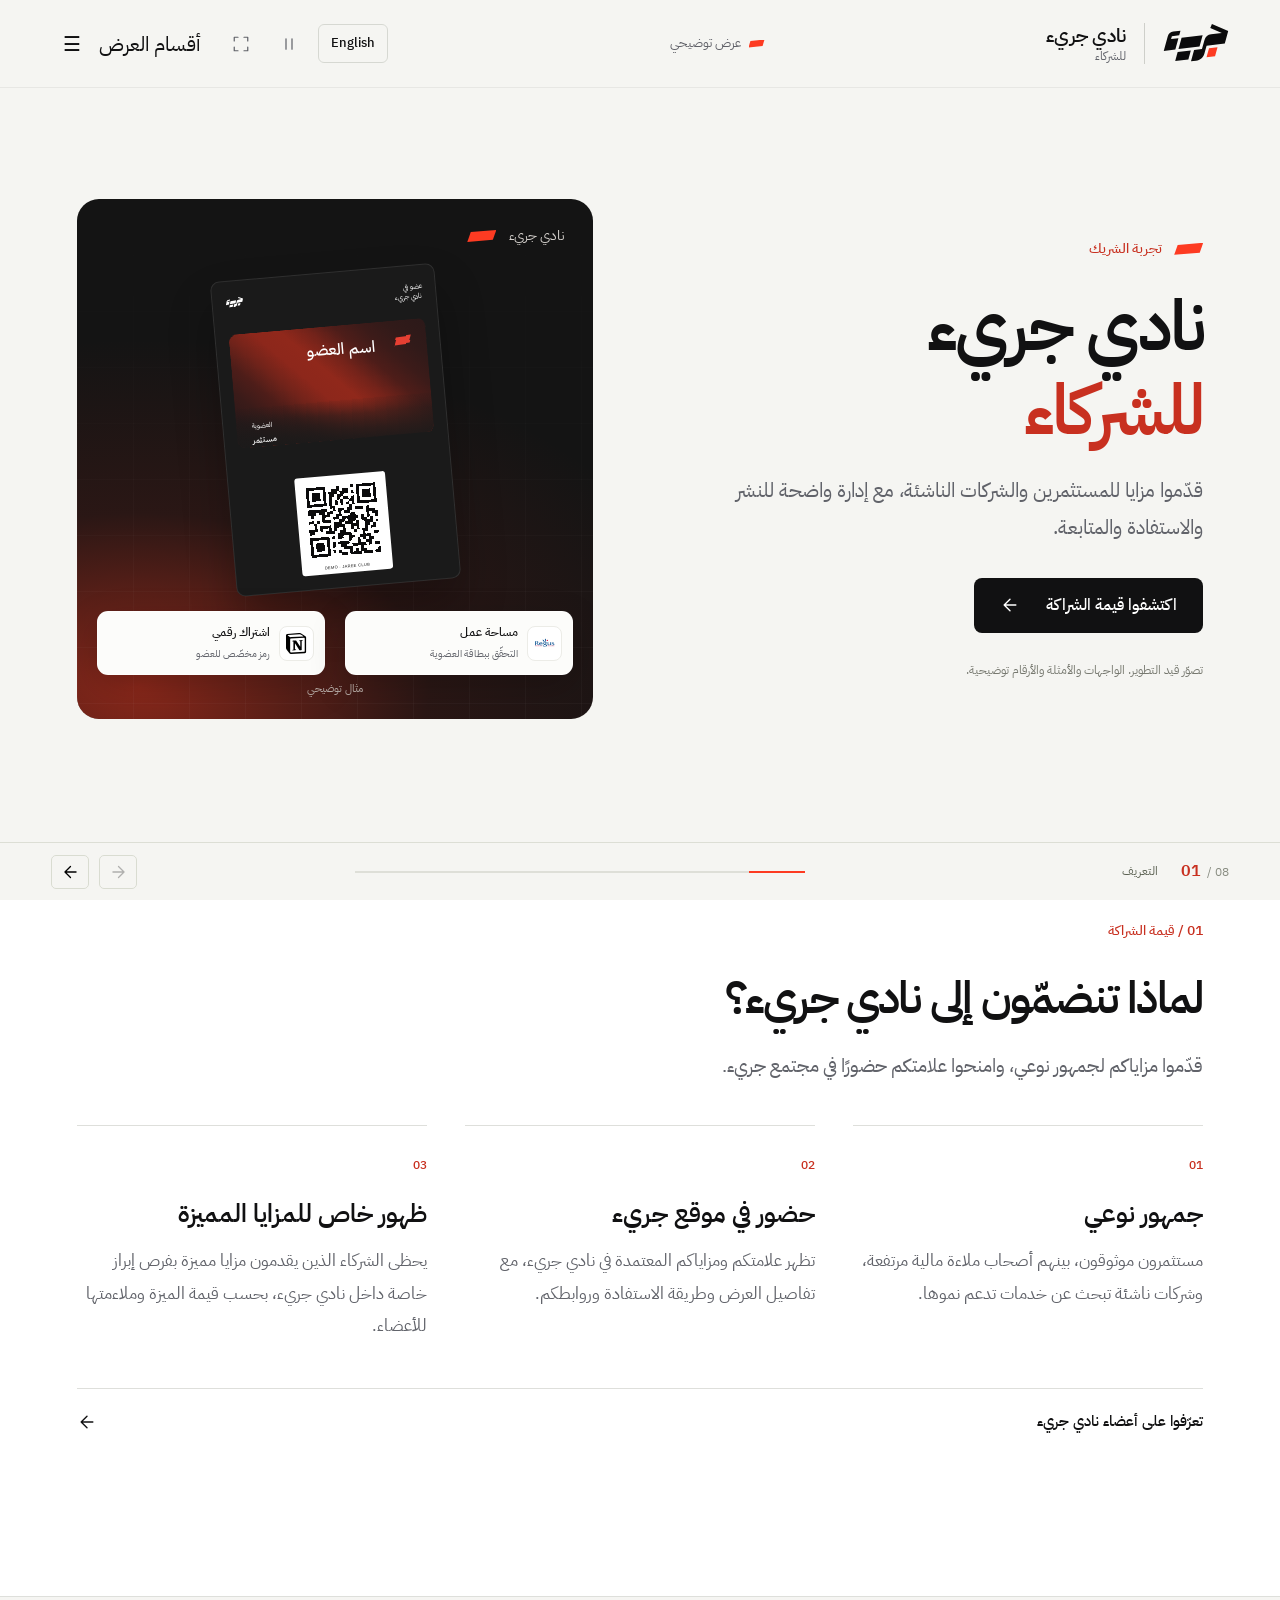
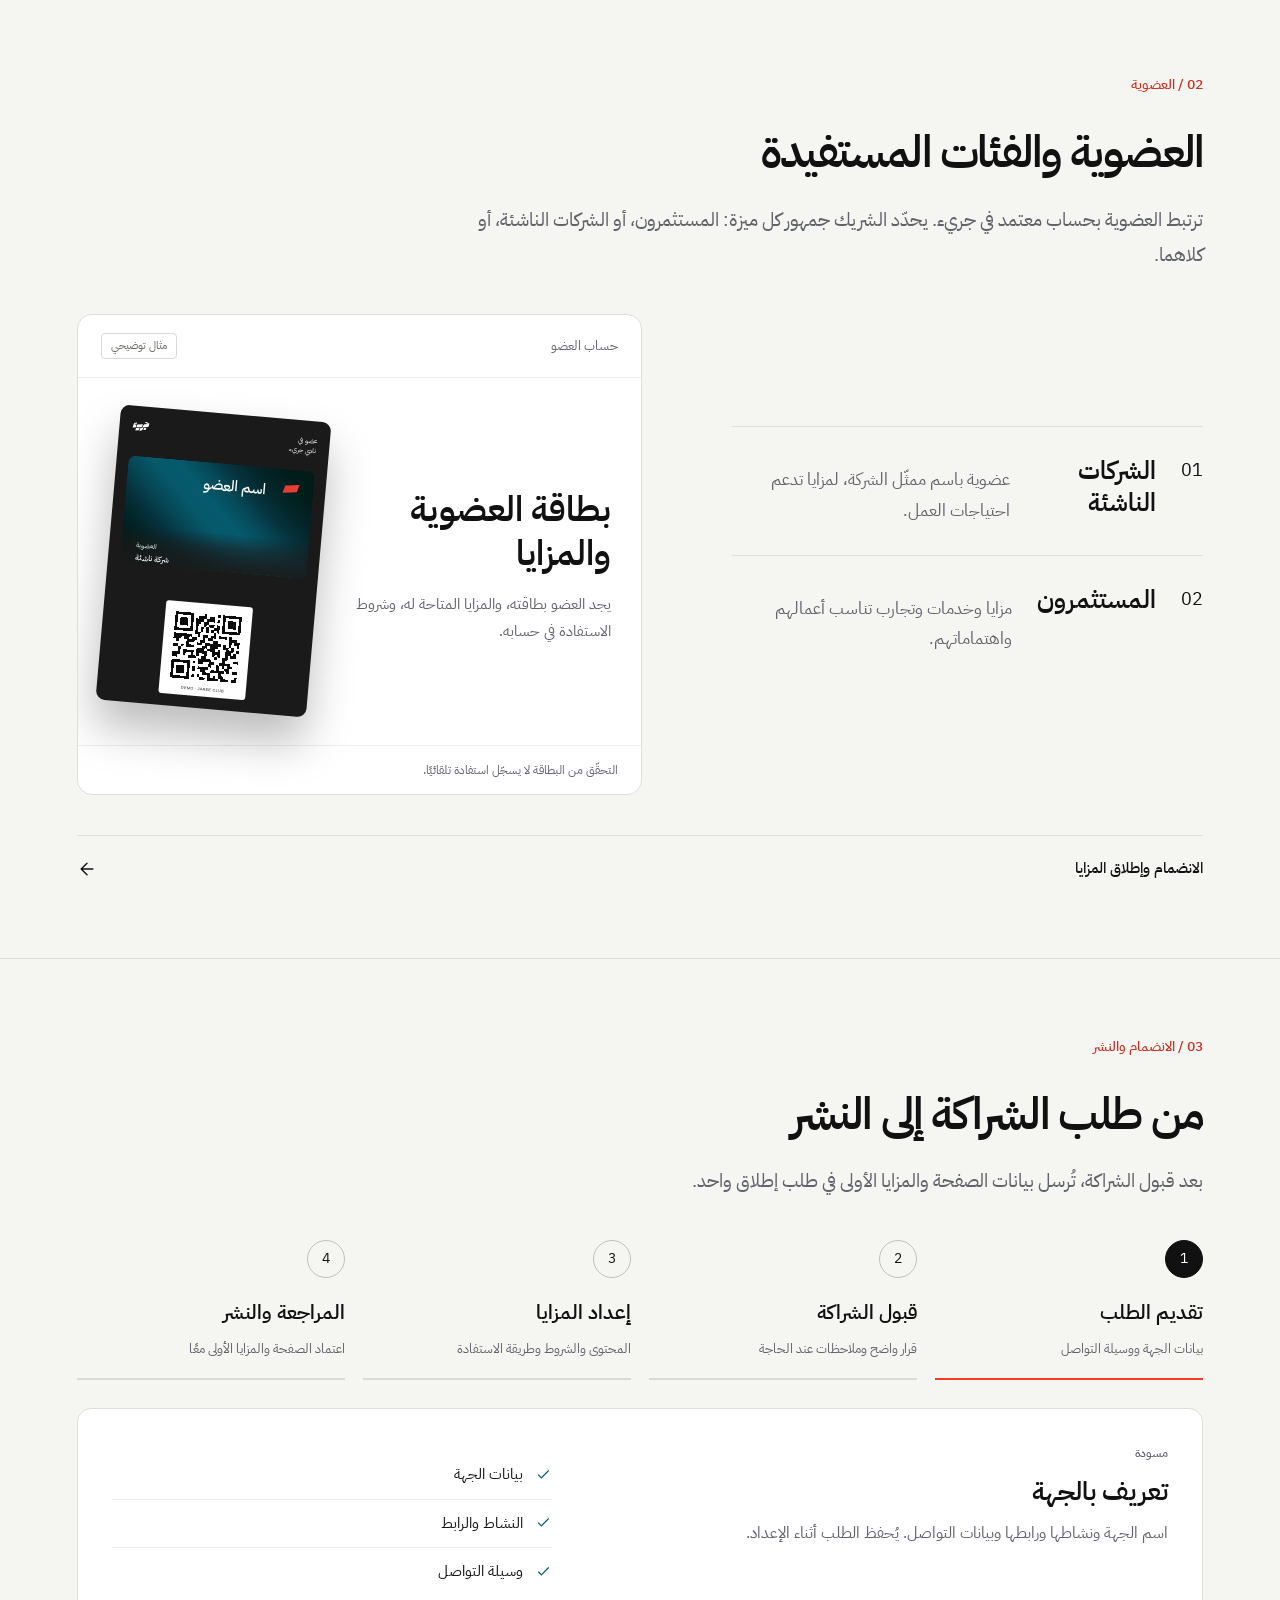
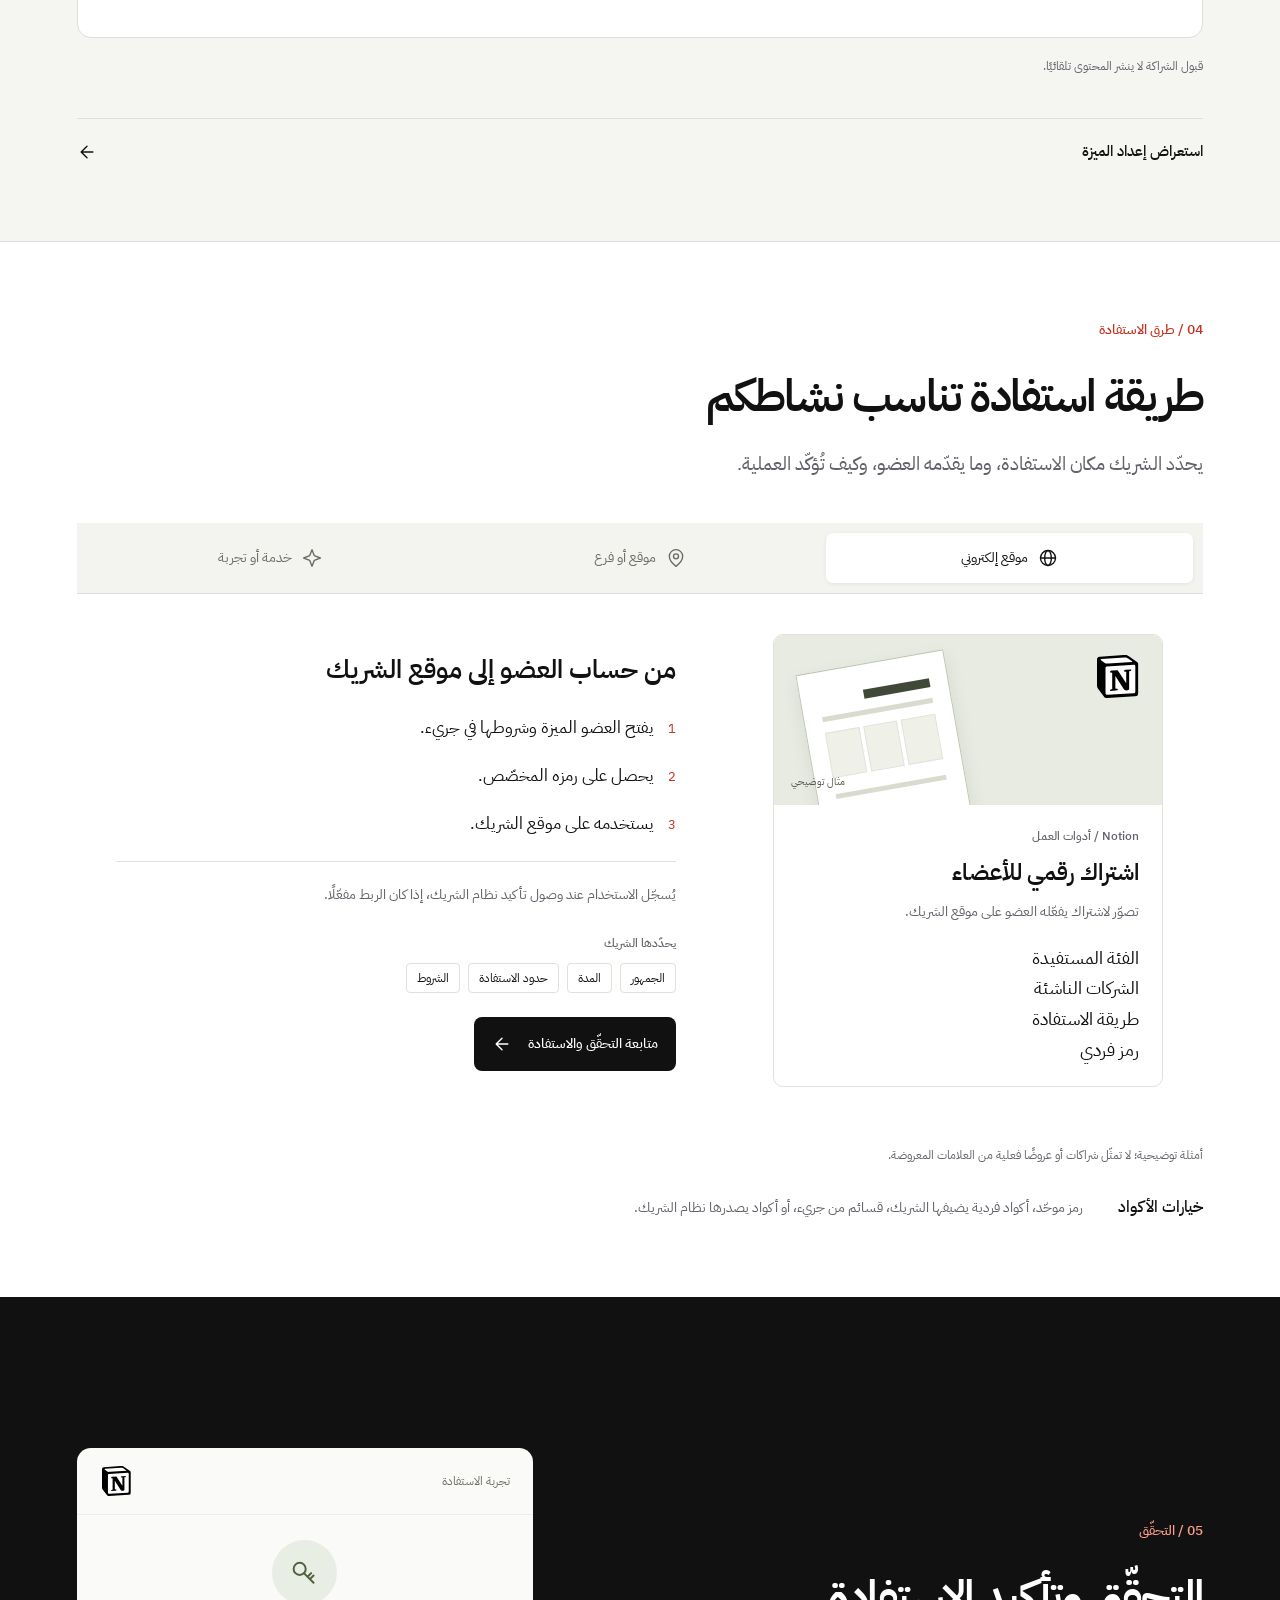
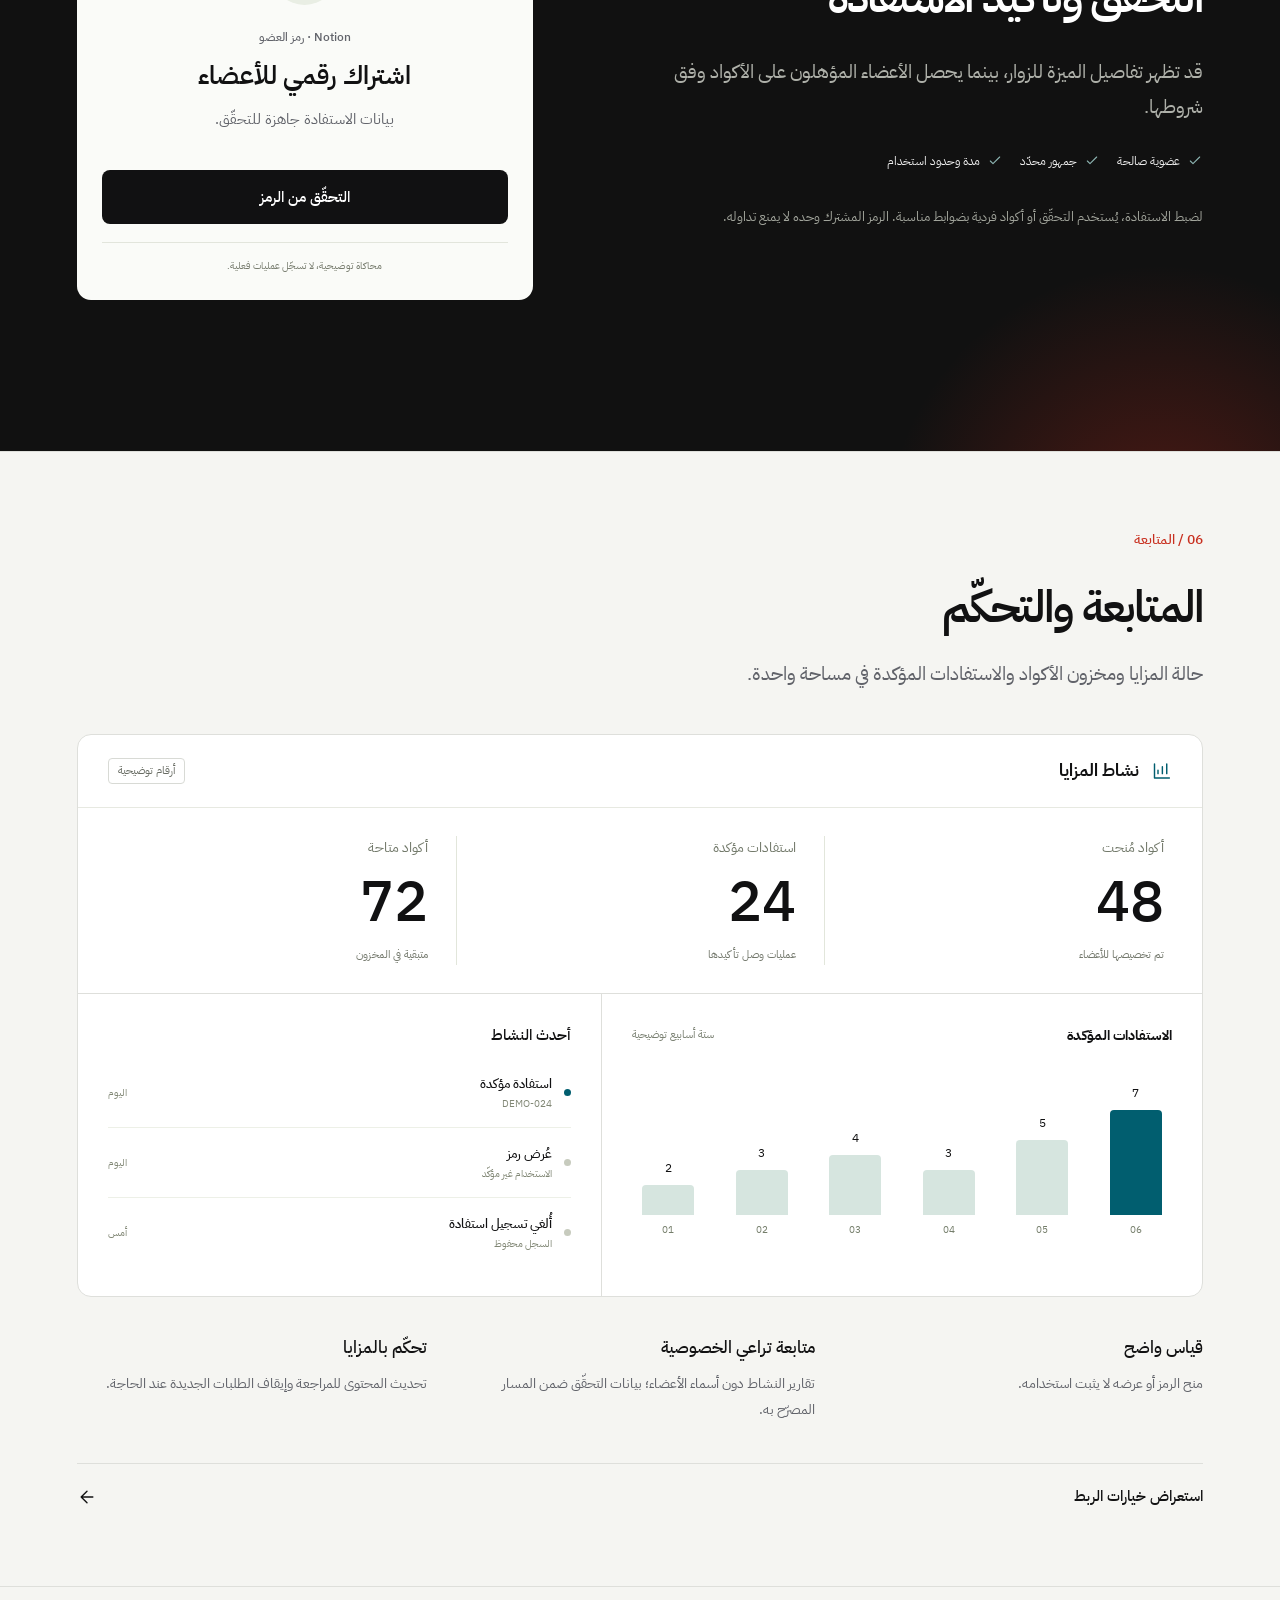
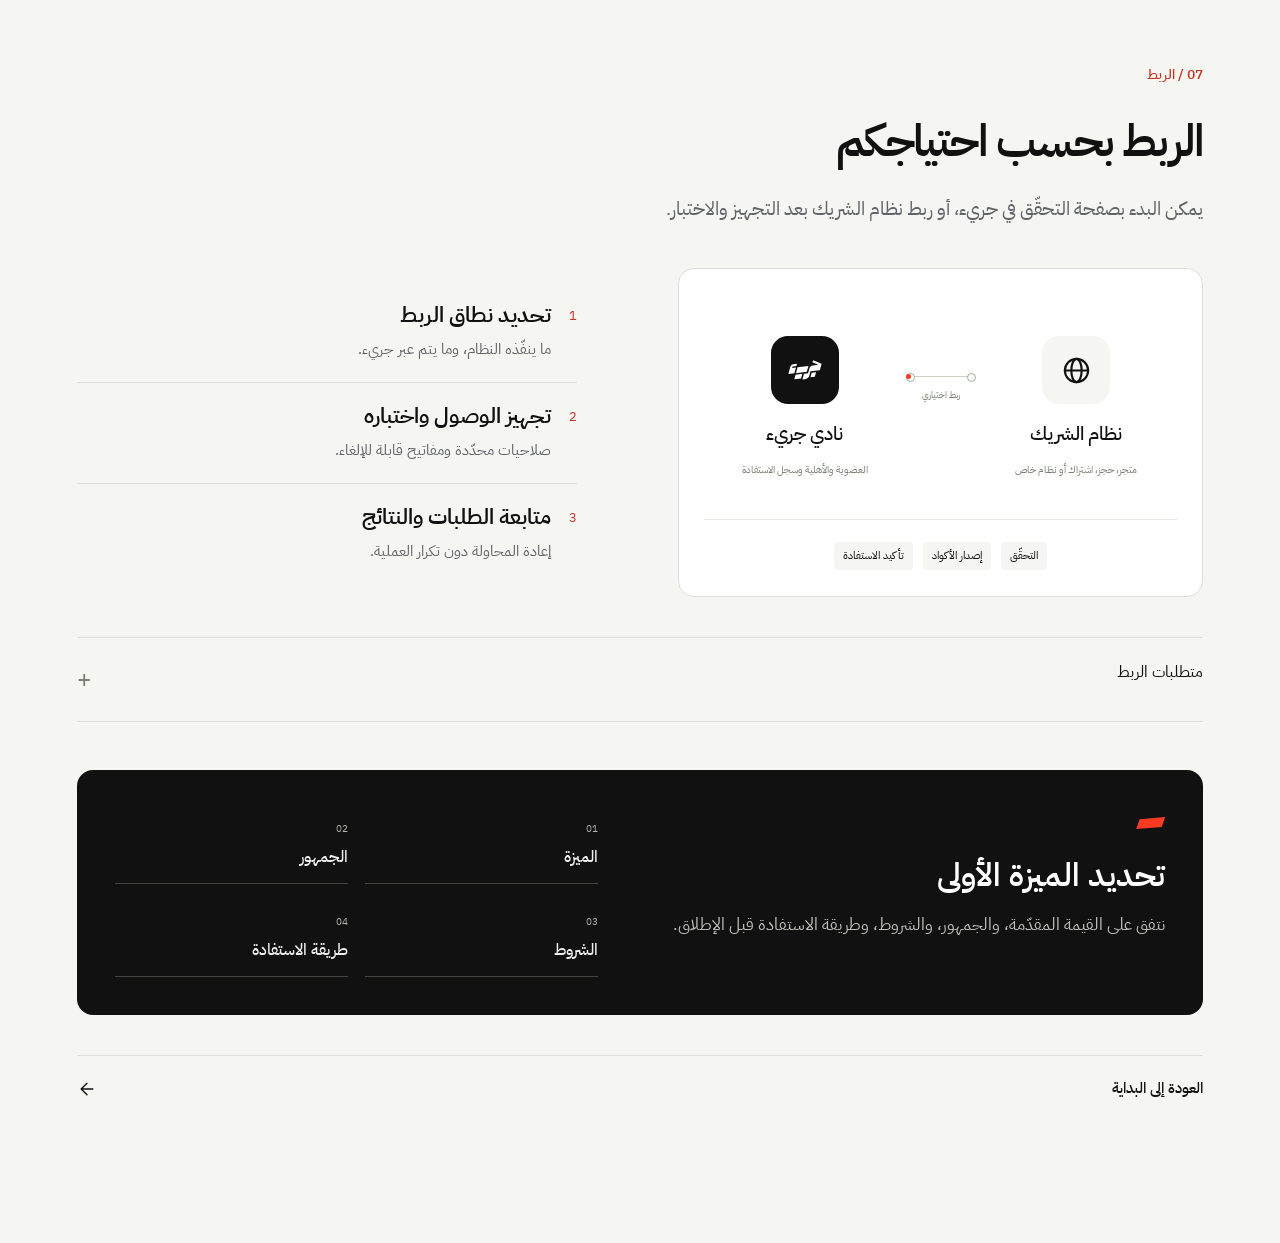
==== commit 9b007c96: "Clarify partner audience and visibility benefits" ====
--- a/partners/index.html
+++ b/partners/index.html
@@ -33,11 +33,11 @@
 <a id="language-switch" class="language-switch" href="en.html" lang="en" dir="ltr">English</a>
 <button class="icon-button" id="motion-toggle" aria-label="إيقاف الحركة" aria-pressed="false"><svg class="" aria-hidden="true"><use href="#i-pause"/></svg></button>
 <button class="icon-button fullscreen-control" id="fullscreen" aria-label="ملء الشاشة"><svg class="" aria-hidden="true"><use href="#i-expand"/></svg></button>
-<details class="chapter-menu"><summary aria-label="أقسام العرض"><span class="menu-word">أقسام العرض</span><span class="menu-glyph" aria-hidden="true">☰</span></summary><nav aria-label="أقسام العرض"><a href="#intro"><b>01</b><span>التعريف</span></a><a href="#members"><b>02</b><span>العضوية</span></a><a href="#join"><b>03</b><span>الانضمام والنشر</span></a><a href="#benefit"><b>04</b><span>طرق الاستفادة</span></a><a href="#trust"><b>05</b><span>التحقّق</span></a><a href="#insights"><b>06</b><span>المتابعة</span></a><a href="#connect"><b>07</b><span>الربط</span></a></nav></details>
+<details class="chapter-menu"><summary aria-label="أقسام العرض"><span class="menu-word">أقسام العرض</span><span class="menu-glyph" aria-hidden="true">☰</span></summary><nav aria-label="أقسام العرض"><a href="#intro"><b>01</b><span>التعريف</span></a><a href="#value"><b>02</b><span>قيمة الشراكة</span></a><a href="#members"><b>03</b><span>العضوية</span></a><a href="#join"><b>04</b><span>الانضمام والنشر</span></a><a href="#benefit"><b>05</b><span>طرق الاستفادة</span></a><a href="#trust"><b>06</b><span>التحقّق</span></a><a href="#insights"><b>07</b><span>المتابعة</span></a><a href="#connect"><b>08</b><span>الربط</span></a></nav></details>
 </div></header>
 <main id="main">
 <section class="chapter hero" id="intro" data-title="التعريف" aria-labelledby="intro-title">
-<div class="hero-copy reveal"><p class="eyebrow"><span class="dash"></span>تجربة الشريك</p><h1 id="intro-title">نادي جريء<br><span>للشركاء</span></h1><p class="lead">قدّموا مزايا للمستثمرين والشركات الناشئة، مع إدارة واضحة للنشر والاستفادة والمتابعة.</p><a class="button primary" href="#members">استعراض رحلة الشريك<svg class="" aria-hidden="true"><use href="#i-arrow"/></svg></a><p class="concept-note">تصوّر قيد التطوير. الواجهات والأمثلة والأرقام توضيحية.</p></div>
+<div class="hero-copy reveal"><p class="eyebrow"><span class="dash"></span>تجربة الشريك</p><h1 id="intro-title">نادي جريء<br><span>للشركاء</span></h1><p class="lead">قدّموا مزايا للمستثمرين والشركات الناشئة، مع إدارة واضحة للنشر والاستفادة والمتابعة.</p><a class="button primary" href="#value">اكتشفوا قيمة الشراكة<svg class="" aria-hidden="true"><use href="#i-arrow"/></svg></a><p class="concept-note">تصوّر قيد التطوير. الواجهات والأمثلة والأرقام توضيحية.</p></div>
 <div class="hero-art reveal"><div class="art-grid"></div><div class="red-light"></div><div class="art-label">نادي جريء<span class="dash"></span></div><div class="membership-card hero-card">
       <div class="card-top"><div>عضو في<br><b>نادي جريء</b></div><img src="assets/jaree-white.svg" alt=""></div>
       <div class="card-color "><strong>اسم العضو</strong><span>العضوية<b>مستثمر</b></span></div>
@@ -46,30 +46,32 @@
 <div class="floating-benefit notion-float"><span class="logo-tile"><img src="assets/notion.svg" alt="Notion"></span><div><b>اشتراك رقمي</b><small>رمز مخصّص للعضو</small></div></div>
 <div class="floating-benefit regus-float"><span class="logo-tile"><img src="assets/regus.svg" alt="Regus"></span><div><b>مساحة عمل</b><small>التحقّق ببطاقة العضوية</small></div></div>
 <span class="art-foot">مثال توضيحي</span></div></section>
+<section class="chapter partner-value" id="value" data-title="قيمة الشراكة" aria-labelledby="value-title">
+<div class="section-heading reveal"><p class="eyebrow">01 / قيمة الشراكة</p><h2 id="value-title">لماذا تنضمّون إلى نادي جريء؟</h2><p class="lead">قدّموا مزاياكم لجمهور نوعي، وامنحوا علامتكم حضورًا في مجتمع جريء.</p></div><div class="partner-value-grid reveal"><article><span class="value-number">01</span><h3>جمهور نوعي</h3><p>مستثمرون موثوقون، بينهم أصحاب ملاءة مالية مرتفعة، وشركات ناشئة تبحث عن خدمات تدعم نموها.</p></article><article><span class="value-number">02</span><h3>حضور في موقع جريء</h3><p>تظهر علامتكم ومزاياكم المعتمدة في نادي جريء، مع تفاصيل العرض وطريقة الاستفادة وروابطكم.</p></article><article><span class="value-number">03</span><h3>ظهور خاص للمزايا المميزة</h3><p>يحظى الشركاء الذين يقدمون مزايا مميزة بفرص إبراز خاصة داخل نادي جريء، بحسب قيمة الميزة وملاءمتها للأعضاء.</p></article></div><a class="section-next" href="#members"><span>تعرّفوا على أعضاء نادي جريء</span><svg class="" aria-hidden="true"><use href="#i-arrow"/></svg></a></section>
 <section class="chapter members" id="members" data-title="العضوية" aria-labelledby="members-title">
-<div class="section-heading reveal"><p class="eyebrow">01 / العضوية</p><h2 id="members-title">العضوية والفئات المستفيدة</h2><p class="lead">ترتبط العضوية بحساب معتمد في جريء. يحدّد الشريك جمهور كل ميزة: المستثمرون، أو الشركات الناشئة، أو كلاهما.</p></div><div class="audience-layout reveal"><div class="audience-list"><article><span>01</span><h3>الشركات الناشئة</h3><p>عضوية باسم ممثّل الشركة، لمزايا تدعم احتياجات العمل.</p></article><article><span>02</span><h3>المستثمرون</h3><p>مزايا وخدمات وتجارب تناسب أعمالهم واهتماماتهم.</p></article></div><div class="member-window"><div class="window-title"><span>حساب العضو</span><span class="outline-tag">مثال توضيحي</span></div><div class="member-window-body"><div><h3>بطاقة العضوية والمزايا</h3><p>يجد العضو بطاقته، والمزايا المتاحة له، وشروط الاستفادة في حسابه.</p></div><div class="membership-card small-card">
+<div class="section-heading reveal"><p class="eyebrow">02 / العضوية</p><h2 id="members-title">العضوية والفئات المستفيدة</h2><p class="lead">ترتبط العضوية بحساب معتمد في جريء. يحدّد الشريك جمهور كل ميزة: المستثمرون، أو الشركات الناشئة، أو كلاهما.</p></div><div class="audience-layout reveal"><div class="audience-list"><article><span>01</span><h3>الشركات الناشئة</h3><p>عضوية باسم ممثّل الشركة، لمزايا تدعم احتياجات العمل.</p></article><article><span>02</span><h3>المستثمرون</h3><p>مزايا وخدمات وتجارب تناسب أعمالهم واهتماماتهم.</p></article></div><div class="member-window"><div class="window-title"><span>حساب العضو</span><span class="outline-tag">مثال توضيحي</span></div><div class="member-window-body"><div><h3>بطاقة العضوية والمزايا</h3><p>يجد العضو بطاقته، والمزايا المتاحة له، وشروط الاستفادة في حسابه.</p></div><div class="membership-card small-card">
       <div class="card-top"><div>عضو في<br><b>نادي جريء</b></div><img src="assets/jaree-white.svg" alt=""></div>
       <div class="card-color teal"><strong>اسم العضو</strong><span>العضوية<b>شركة ناشئة</b></span></div>
       <div class="card-qr"><img src="assets/qr.svg" alt=""><small>DEMO · JAREE CLUB</small></div>
     </div></div><div class="member-window-foot">التحقّق من البطاقة لا يسجّل استفادة تلقائيًا.</div></div></div><a class="section-next" href="#join"><span>الانضمام وإطلاق المزايا</span><svg class="" aria-hidden="true"><use href="#i-arrow"/></svg></a></section>
 <section class="chapter join" id="join" data-title="الانضمام والنشر" aria-labelledby="join-title">
-<div class="section-heading reveal"><p class="eyebrow">02 / الانضمام والنشر</p><h2 id="join-title">من طلب الشراكة إلى النشر</h2><p class="lead">بعد قبول الشراكة، تُرسل بيانات الصفحة والمزايا الأولى في طلب إطلاق واحد.</p></div><ol class="journey reveal"><li><button type="button" class="journey-stage" data-stage="0" aria-pressed="true" aria-controls="stage-panel"><span class="step-number">1</span><strong>تقديم الطلب</strong><span>بيانات الجهة ووسيلة التواصل</span></button></li><li><button type="button" class="journey-stage" data-stage="1" aria-pressed="false" aria-controls="stage-panel"><span class="step-number">2</span><strong>قبول الشراكة</strong><span>قرار واضح وملاحظات عند الحاجة</span></button></li><li><button type="button" class="journey-stage" data-stage="2" aria-pressed="false" aria-controls="stage-panel"><span class="step-number">3</span><strong>إعداد المزايا</strong><span>المحتوى والشروط وطريقة الاستفادة</span></button></li><li><button type="button" class="journey-stage" data-stage="3" aria-pressed="false" aria-controls="stage-panel"><span class="step-number">4</span><strong>المراجعة والنشر</strong><span>اعتماد الصفحة والمزايا الأولى معًا</span></button></li></ol>
+<div class="section-heading reveal"><p class="eyebrow">03 / الانضمام والنشر</p><h2 id="join-title">من طلب الشراكة إلى النشر</h2><p class="lead">بعد قبول الشراكة، تُرسل بيانات الصفحة والمزايا الأولى في طلب إطلاق واحد.</p></div><ol class="journey reveal"><li><button type="button" class="journey-stage" data-stage="0" aria-pressed="true" aria-controls="stage-panel"><span class="step-number">1</span><strong>تقديم الطلب</strong><span>بيانات الجهة ووسيلة التواصل</span></button></li><li><button type="button" class="journey-stage" data-stage="1" aria-pressed="false" aria-controls="stage-panel"><span class="step-number">2</span><strong>قبول الشراكة</strong><span>قرار واضح وملاحظات عند الحاجة</span></button></li><li><button type="button" class="journey-stage" data-stage="2" aria-pressed="false" aria-controls="stage-panel"><span class="step-number">3</span><strong>إعداد المزايا</strong><span>المحتوى والشروط وطريقة الاستفادة</span></button></li><li><button type="button" class="journey-stage" data-stage="3" aria-pressed="false" aria-controls="stage-panel"><span class="step-number">4</span><strong>المراجعة والنشر</strong><span>اعتماد الصفحة والمزايا الأولى معًا</span></button></li></ol>
 <div class="stage-panel reveal" id="stage-panel" aria-live="polite"><div><span class="small-label" id="stage-status">مسودة</span><h3 id="stage-title">تعريف بالجهة</h3><p id="stage-body">اسم الجهة ونشاطها ورابطها وبيانات التواصل. يُحفظ الطلب أثناء الإعداد.</p></div><ul id="stage-rows"><li><svg class="" aria-hidden="true"><use href="#i-check"/></svg><span>بيانات الجهة</span></li><li><svg class="" aria-hidden="true"><use href="#i-check"/></svg><span>النشاط والرابط</span></li><li><svg class="" aria-hidden="true"><use href="#i-check"/></svg><span>وسيلة التواصل</span></li></ul></div>
 <p class="section-note">قبول الشراكة لا ينشر المحتوى تلقائيًا.</p><a class="section-next" href="#benefit"><span>استعراض إعداد الميزة</span><svg class="" aria-hidden="true"><use href="#i-arrow"/></svg></a></section>
 <section class="chapter benefit" id="benefit" data-title="طرق الاستفادة" aria-labelledby="benefit-title">
-<div class="section-heading reveal"><p class="eyebrow">03 / طرق الاستفادة</p><h2 id="benefit-title">طريقة استفادة تناسب نشاطكم</h2><p class="lead">يحدّد الشريك مكان الاستفادة، وما يقدّمه العضو، وكيف تُؤكّد العملية.</p></div><div class="benefit-selector reveal"><div class="method-tabs" role="tablist" aria-label="طريقة استفادة تناسب نشاطكم"><button role="tab" id="tab-digital" data-method="digital" aria-controls="method-panel" aria-selected="true" tabindex="0"><svg class="" aria-hidden="true"><use href="#i-globe"/></svg><span>موقع إلكتروني</span></button><button role="tab" id="tab-venue" data-method="venue" aria-controls="method-panel" aria-selected="false" tabindex="-1"><svg class="" aria-hidden="true"><use href="#i-place"/></svg><span>موقع أو فرع</span></button><button role="tab" id="tab-experience" data-method="experience" aria-controls="method-panel" aria-selected="false" tabindex="-1"><svg class="" aria-hidden="true"><use href="#i-spark"/></svg><span>خدمة أو تجربة</span></button></div><div class="method-content" id="method-panel" role="tabpanel" aria-labelledby="tab-digital"><article class="offer-preview"><div class="offer-cover"><img id="offer-logo" src="assets/notion.svg" alt="Notion"><div class="notion-graphic" id="offer-graphic"><div class="note-sheet"><span></span><span></span><div><i></i><i></i><i></i></div><span></span></div></div><span class="cover-label">مثال توضيحي</span></div><div class="offer-body"><span class="small-label" id="offer-brand">Notion / أدوات العمل</span><h3 id="offer-title">اشتراك رقمي للأعضاء</h3><p id="offer-body">تصوّر لاشتراك يفعّله العضو على موقع الشريك.</p><dl><div><dt>الفئة المستفيدة</dt><dd id="offer-audience">الشركات الناشئة</dd></div><div><dt>طريقة الاستفادة</dt><dd id="offer-method">رمز فردي</dd></div></dl></div></article><div class="method-explanation"><h3 id="method-heading">من حساب العضو إلى موقع الشريك</h3><ol id="method-steps"><li><span>1</span>يفتح العضو الميزة وشروطها في جريء.</li><li><span>2</span>يحصل على رمزه المخصّص.</li><li><span>3</span>يستخدمه على موقع الشريك.</li></ol><p class="method-note" id="method-note">يُسجّل الاستخدام عند وصول تأكيد نظام الشريك، إذا كان الربط مفعّلًا.</p><div class="your-controls"><span class="small-label">يحدّدها الشريك</span><div><span>الجمهور</span><span>المدة</span><span>حدود الاستفادة</span><span>الشروط</span></div></div><a class="button primary flow-link" href="#trust">متابعة التحقّق والاستفادة<svg class="" aria-hidden="true"><use href="#i-arrow"/></svg></a></div></div></div>
+<div class="section-heading reveal"><p class="eyebrow">04 / طرق الاستفادة</p><h2 id="benefit-title">طريقة استفادة تناسب نشاطكم</h2><p class="lead">يحدّد الشريك مكان الاستفادة، وما يقدّمه العضو، وكيف تُؤكّد العملية.</p></div><div class="benefit-selector reveal"><div class="method-tabs" role="tablist" aria-label="طريقة استفادة تناسب نشاطكم"><button role="tab" id="tab-digital" data-method="digital" aria-controls="method-panel" aria-selected="true" tabindex="0"><svg class="" aria-hidden="true"><use href="#i-globe"/></svg><span>موقع إلكتروني</span></button><button role="tab" id="tab-venue" data-method="venue" aria-controls="method-panel" aria-selected="false" tabindex="-1"><svg class="" aria-hidden="true"><use href="#i-place"/></svg><span>موقع أو فرع</span></button><button role="tab" id="tab-experience" data-method="experience" aria-controls="method-panel" aria-selected="false" tabindex="-1"><svg class="" aria-hidden="true"><use href="#i-spark"/></svg><span>خدمة أو تجربة</span></button></div><div class="method-content" id="method-panel" role="tabpanel" aria-labelledby="tab-digital"><article class="offer-preview"><div class="offer-cover"><img id="offer-logo" src="assets/notion.svg" alt="Notion"><div class="notion-graphic" id="offer-graphic"><div class="note-sheet"><span></span><span></span><div><i></i><i></i><i></i></div><span></span></div></div><span class="cover-label">مثال توضيحي</span></div><div class="offer-body"><span class="small-label" id="offer-brand">Notion / أدوات العمل</span><h3 id="offer-title">اشتراك رقمي للأعضاء</h3><p id="offer-body">تصوّر لاشتراك يفعّله العضو على موقع الشريك.</p><dl><div><dt>الفئة المستفيدة</dt><dd id="offer-audience">الشركات الناشئة</dd></div><div><dt>طريقة الاستفادة</dt><dd id="offer-method">رمز فردي</dd></div></dl></div></article><div class="method-explanation"><h3 id="method-heading">من حساب العضو إلى موقع الشريك</h3><ol id="method-steps"><li><span>1</span>يفتح العضو الميزة وشروطها في جريء.</li><li><span>2</span>يحصل على رمزه المخصّص.</li><li><span>3</span>يستخدمه على موقع الشريك.</li></ol><p class="method-note" id="method-note">يُسجّل الاستخدام عند وصول تأكيد نظام الشريك، إذا كان الربط مفعّلًا.</p><div class="your-controls"><span class="small-label">يحدّدها الشريك</span><div><span>الجمهور</span><span>المدة</span><span>حدود الاستفادة</span><span>الشروط</span></div></div><a class="button primary flow-link" href="#trust">متابعة التحقّق والاستفادة<svg class="" aria-hidden="true"><use href="#i-arrow"/></svg></a></div></div></div>
 <p class="brand-note">أمثلة توضيحية؛ لا تمثّل شراكات أو عروضًا فعلية من العلامات المعروضة.</p><div class="code-options"><b>خيارات الأكواد</b><p>رمز موحّد، أكواد فردية يضيفها الشريك، قسائم من جريء، أو أكواد يصدرها نظام الشريك.</p></div></section>
 <section class="chapter trust" id="trust" data-title="التحقّق" aria-labelledby="trust-title">
-<div class="trust-copy reveal"><p class="eyebrow light">04 / التحقّق</p><h2 id="trust-title">التحقّق وتأكيد الاستفادة</h2><p class="lead">قد تظهر تفاصيل الميزة للزوار، بينما يحصل الأعضاء المؤهلون على الأكواد وفق شروطها.</p><div class="trust-rules"><span><svg class="" aria-hidden="true"><use href="#i-check"/></svg>عضوية صالحة</span><span><svg class="" aria-hidden="true"><use href="#i-check"/></svg>جمهور محدّد</span><span><svg class="" aria-hidden="true"><use href="#i-check"/></svg>مدة وحدود استخدام</span></div><p class="trust-footnote">لضبط الاستفادة، يُستخدم التحقّق أو أكواد فردية بضوابط مناسبة. الرمز المشترك وحده لا يمنع تداوله.</p></div>
+<div class="trust-copy reveal"><p class="eyebrow light">05 / التحقّق</p><h2 id="trust-title">التحقّق وتأكيد الاستفادة</h2><p class="lead">قد تظهر تفاصيل الميزة للزوار، بينما يحصل الأعضاء المؤهلون على الأكواد وفق شروطها.</p><div class="trust-rules"><span><svg class="" aria-hidden="true"><use href="#i-check"/></svg>عضوية صالحة</span><span><svg class="" aria-hidden="true"><use href="#i-check"/></svg>جمهور محدّد</span><span><svg class="" aria-hidden="true"><use href="#i-check"/></svg>مدة وحدود استخدام</span></div><p class="trust-footnote">لضبط الاستفادة، يُستخدم التحقّق أو أكواد فردية بضوابط مناسبة. الرمز المشترك وحده لا يمنع تداوله.</p></div>
 <div class="verification-demo reveal"><div class="window-title"><span>تجربة الاستفادة</span><img id="verification-logo" src="assets/notion.svg" alt="Notion"></div><div class="verification-content"><div class="verification-state" id="verification-state" aria-live="polite" aria-atomic="true"><div class="verification-symbol"><svg class="" aria-hidden="true"><use href="#i-key"/></svg></div><span class="small-label" id="verification-token">رمز العضو</span><h3 id="verification-title">اشتراك رقمي للأعضاء</h3><p id="verification-body">بيانات الاستفادة جاهزة للتحقّق.</p><div class="verification-detail" id="verification-detail" hidden></div></div><div class="verification-action"><button class="button primary" id="verify-button">التحقّق من الرمز<svg class="" aria-hidden="true"><use href="#i-arrow"/></svg></button><a class="button primary" id="activity-link" href="#insights" hidden>عرض العملية في السجل<svg class="" aria-hidden="true"><use href="#i-arrow"/></svg></a><button class="text-button" id="repeat-button" hidden>إعادة طلب التأكيد</button><button class="text-button" id="verify-reset" hidden>بدء التجربة من جديد</button></div><div class="demo-only">محاكاة توضيحية، لا تسجّل عمليات فعلية.</div></div></div>
 </section>
 <section class="chapter insights" id="insights" data-title="المتابعة" aria-labelledby="insights-title">
-<div class="section-heading reveal"><p class="eyebrow">05 / المتابعة</p><h2 id="insights-title">المتابعة والتحكّم</h2><p class="lead">حالة المزايا ومخزون الأكواد والاستفادات المؤكدة في مساحة واحدة.</p></div><div class="dashboard-preview reveal"><div class="dashboard-header"><div><svg class="" aria-hidden="true"><use href="#i-chart"/></svg><b>نشاط المزايا</b></div><span class="outline-tag">أرقام توضيحية</span></div><div class="metrics"><div><span>أكواد مُنحت</span><strong id="metric-0">48</strong><small>تم تخصيصها للأعضاء</small></div><div><span>استفادات مؤكدة</span><strong id="metric-1">24</strong><small>عمليات وصل تأكيدها</small></div><div><span>أكواد متاحة</span><strong id="metric-2">72</strong><small>متبقية في المخزون</small></div></div><div class="dashboard-lower"><div class="chart-area"><div class="chart-title"><b>الاستفادات المؤكدة</b><span>ستة أسابيع توضيحية</span></div><div class="bar-chart" role="img" aria-label="الاستفادات المؤكدة: 2, 3, 4, 3, 5, 7"><div><span id="bar-value-0">2</span><i id="bar-0" style="--bar:25.0%"></i><small>01</small></div><div><span id="bar-value-1">3</span><i id="bar-1" style="--bar:37.5%"></i><small>02</small></div><div><span id="bar-value-2">4</span><i id="bar-2" style="--bar:50.0%"></i><small>03</small></div><div><span id="bar-value-3">3</span><i id="bar-3" style="--bar:37.5%"></i><small>04</small></div><div><span id="bar-value-4">5</span><i id="bar-4" style="--bar:62.5%"></i><small>05</small></div><div><span id="bar-value-5">7</span><i id="bar-5" style="--bar:87.5%"></i><small>06</small></div></div></div><div class="activity-example"><b>أحدث النشاط</b><div class="activity-row new-activity" id="new-activity" hidden><span class="event-dot"></span><div><b id="new-activity-title">تم تسجيل الاستفادة</b><small id="new-activity-detail"></small></div><span>اليوم</span></div><div class="activity-row"><span class="event-dot "></span><div><b>استفادة مؤكدة</b><small><bdi>DEMO-024</bdi></small></div><span>اليوم</span></div><div class="activity-row"><span class="event-dot neutral-dot"></span><div><b>عُرض رمز</b><small><bdi>الاستخدام غير مؤكّد</bdi></small></div><span>اليوم</span></div><div class="activity-row"><span class="event-dot neutral-dot"></span><div><b>أُلغي تسجيل استفادة</b><small><bdi>السجل محفوظ</bdi></small></div><span>أمس</span></div></div></div></div>
+<div class="section-heading reveal"><p class="eyebrow">06 / المتابعة</p><h2 id="insights-title">المتابعة والتحكّم</h2><p class="lead">حالة المزايا ومخزون الأكواد والاستفادات المؤكدة في مساحة واحدة.</p></div><div class="dashboard-preview reveal"><div class="dashboard-header"><div><svg class="" aria-hidden="true"><use href="#i-chart"/></svg><b>نشاط المزايا</b></div><span class="outline-tag">أرقام توضيحية</span></div><div class="metrics"><div><span>أكواد مُنحت</span><strong id="metric-0">48</strong><small>تم تخصيصها للأعضاء</small></div><div><span>استفادات مؤكدة</span><strong id="metric-1">24</strong><small>عمليات وصل تأكيدها</small></div><div><span>أكواد متاحة</span><strong id="metric-2">72</strong><small>متبقية في المخزون</small></div></div><div class="dashboard-lower"><div class="chart-area"><div class="chart-title"><b>الاستفادات المؤكدة</b><span>ستة أسابيع توضيحية</span></div><div class="bar-chart" role="img" aria-label="الاستفادات المؤكدة: 2, 3, 4, 3, 5, 7"><div><span id="bar-value-0">2</span><i id="bar-0" style="--bar:25.0%"></i><small>01</small></div><div><span id="bar-value-1">3</span><i id="bar-1" style="--bar:37.5%"></i><small>02</small></div><div><span id="bar-value-2">4</span><i id="bar-2" style="--bar:50.0%"></i><small>03</small></div><div><span id="bar-value-3">3</span><i id="bar-3" style="--bar:37.5%"></i><small>04</small></div><div><span id="bar-value-4">5</span><i id="bar-4" style="--bar:62.5%"></i><small>05</small></div><div><span id="bar-value-5">7</span><i id="bar-5" style="--bar:87.5%"></i><small>06</small></div></div></div><div class="activity-example"><b>أحدث النشاط</b><div class="activity-row new-activity" id="new-activity" hidden><span class="event-dot"></span><div><b id="new-activity-title">تم تسجيل الاستفادة</b><small id="new-activity-detail"></small></div><span>اليوم</span></div><div class="activity-row"><span class="event-dot "></span><div><b>استفادة مؤكدة</b><small><bdi>DEMO-024</bdi></small></div><span>اليوم</span></div><div class="activity-row"><span class="event-dot neutral-dot"></span><div><b>عُرض رمز</b><small><bdi>الاستخدام غير مؤكّد</bdi></small></div><span>اليوم</span></div><div class="activity-row"><span class="event-dot neutral-dot"></span><div><b>أُلغي تسجيل استفادة</b><small><bdi>السجل محفوظ</bdi></small></div><span>أمس</span></div></div></div></div>
 <div class="insight-principles reveal"><div><b>قياس واضح</b><p>منح الرمز أو عرضه لا يثبت استخدامه.</p></div><div><b>متابعة تراعي الخصوصية</b><p>تقارير النشاط دون أسماء الأعضاء؛ بيانات التحقّق ضمن المسار المصرّح به.</p></div><div><b>تحكّم بالمزايا</b><p>تحديث المحتوى للمراجعة وإيقاف الطلبات الجديدة عند الحاجة.</p></div></div><a class="section-next" href="#connect"><span>استعراض خيارات الربط</span><svg class="" aria-hidden="true"><use href="#i-arrow"/></svg></a></section>
 <section class="chapter connect" id="connect" data-title="الربط" aria-labelledby="connect-title">
-<div class="section-heading reveal"><p class="eyebrow">06 / الربط</p><h2 id="connect-title">الربط بحسب احتياجكم</h2><p class="lead">يمكن البدء بصفحة التحقّق في جريء، أو ربط نظام الشريك بعد التجهيز والاختبار.</p></div><div class="connection-layout reveal"><div class="connection-map"><div class="system-node"><span class="system-mark"><svg class="" aria-hidden="true"><use href="#i-globe"/></svg></span><b>نظام الشريك</b><small>متجر، حجز، اشتراك أو نظام خاص</small></div><div class="connection-line" aria-hidden="true"><i></i><span>ربط اختياري</span></div><div class="system-node jaree-node"><img src="assets/jaree-white.svg" alt="نادي جريء"><b>نادي جريء</b><small>العضوية والأهلية وسجل الاستفادة</small></div><div class="connection-functions"><span>التحقّق</span><span>إصدار الأكواد</span><span>تأكيد الاستفادة</span></div></div><div class="connection-steps"><article><span>1</span><div><h3>تحديد نطاق الربط</h3><p>ما ينفّذه النظام، وما يتم عبر جريء.</p></div></article><article><span>2</span><div><h3>تجهيز الوصول واختباره</h3><p>صلاحيات محدّدة ومفاتيح قابلة للإلغاء.</p></div></article><article><span>3</span><div><h3>متابعة الطلبات والنتائج</h3><p>إعادة المحاولة دون تكرار العملية.</p></div></article></div></div>
+<div class="section-heading reveal"><p class="eyebrow">07 / الربط</p><h2 id="connect-title">الربط بحسب احتياجكم</h2><p class="lead">يمكن البدء بصفحة التحقّق في جريء، أو ربط نظام الشريك بعد التجهيز والاختبار.</p></div><div class="connection-layout reveal"><div class="connection-map"><div class="system-node"><span class="system-mark"><svg class="" aria-hidden="true"><use href="#i-globe"/></svg></span><b>نظام الشريك</b><small>متجر، حجز، اشتراك أو نظام خاص</small></div><div class="connection-line" aria-hidden="true"><i></i><span>ربط اختياري</span></div><div class="system-node jaree-node"><img src="assets/jaree-white.svg" alt="نادي جريء"><b>نادي جريء</b><small>العضوية والأهلية وسجل الاستفادة</small></div><div class="connection-functions"><span>التحقّق</span><span>إصدار الأكواد</span><span>تأكيد الاستفادة</span></div></div><div class="connection-steps"><article><span>1</span><div><h3>تحديد نطاق الربط</h3><p>ما ينفّذه النظام، وما يتم عبر جريء.</p></div></article><article><span>2</span><div><h3>تجهيز الوصول واختباره</h3><p>صلاحيات محدّدة ومفاتيح قابلة للإلغاء.</p></div></article><article><span>3</span><div><h3>متابعة الطلبات والنتائج</h3><p>إعادة المحاولة دون تكرار العملية.</p></div></article></div></div>
 <details class="technical-detail reveal"><summary>متطلبات الربط<span aria-hidden="true">+</span></summary><div><p>تُحدّد نقاط الاتصال، وآلية إصدار الأكواد والتأكيد، ومعالجة التعذّر بحسب إمكانات نظام الشريك. لا يفترض العرض ربطًا جاهزًا مع منصة محدّدة.</p></div></details>
 <div class="closing-panel reveal"><div><span class="dash"></span><h3>تحديد الميزة الأولى</h3><p>نتفق على القيمة المقدّمة، والجمهور، والشروط، وطريقة الاستفادة قبل الإطلاق.</p></div><div class="closing-labels"><span>01 <b>الميزة</b></span><span>02 <b>الجمهور</b></span><span>03 <b>الشروط</b></span><span>04 <b>طريقة الاستفادة</b></span></div></div><a class="section-next" href="#intro"><span>العودة إلى البداية</span><svg class="" aria-hidden="true"><use href="#i-arrow"/></svg></a></section>
-</main><footer class="presentation-controls" aria-label="أقسام العرض"><span class="progress-label"><span class="progress-count" dir="ltr"><b id="current-number">01</b> / 07</span><span id="current-title">التعريف</span></span><div class="progress-track" aria-hidden="true"><span id="progress-fill"></span></div><div class="chapter-buttons"><button id="previous" aria-label="القسم السابق" disabled><svg class="reverse" aria-hidden="true"><use href="#i-arrow"/></svg></button><button id="next-chapter" aria-label="القسم التالي"><svg class="" aria-hidden="true"><use href="#i-arrow"/></svg></button></div></footer>
-<script type="application/json" id="presentation-copy">{"lang": "ar", "dir": "rtl", "title": "نادي جريء | تجربة الشريك", "description": "تعرّف إلى رحلة الشريك في نادي جريء: الانضمام، طرح المزايا، الاستفادة، المتابعة والربط.", "ui": {"club": "نادي جريء", "partners": "للشركاء", "concept": "عرض توضيحي", "menu": "أقسام العرض", "skip": "انتقل إلى المحتوى", "pause": "إيقاف الحركة", "play": "تشغيل الحركة", "fullscreen": "ملء الشاشة", "exitFullscreen": "الخروج من ملء الشاشة", "previous": "القسم السابق", "next": "القسم التالي", "home": "بداية العرض", "language": "English", "alternate": "en.html", "nextLabel": "التالي", "backTop": "العودة إلى البداية", "example": "مثال توضيحي", "figures": "أرقام توضيحية", "brandNote": "أمثلة توضيحية؛ لا تمثّل شراكات أو عروضًا فعلية من العلامات المعروضة.", "continue": "متابعة التجربة", "memberName": "اسم العضو", "memberOf": "عضو في", "membership": "العضوية", "investor": "مستثمر", "startup": "شركة ناشئة"}, "nav": ["التعريف", "العضوية", "الانضمام والنشر", "طرق الاستفادة", "التحقّق", "المتابعة", "الربط"], "intro": {"eyebrow": "تجربة الشريك", "heading": ["نادي جريء", "للشركاء"], "lead": "قدّموا مزايا للمستثمرين والشركات الناشئة، مع إدارة واضحة للنشر والاستفادة والمتابعة.", "action": "استعراض رحلة الشريك", "note": "تصوّر قيد التطوير. الواجهات والأمثلة والأرقام توضيحية.", "float1": ["اشتراك رقمي", "رمز مخصّص للعضو"], "float2": ["مساحة عمل", "التحقّق ببطاقة العضوية"]}, "members": {"title": "العضوية والفئات المستفيدة", "lead": "ترتبط العضوية بحساب معتمد في جريء. يحدّد الشريك جمهور كل ميزة: المستثمرون، أو الشركات الناشئة، أو كلاهما.", "groups": [["الشركات الناشئة", "عضوية باسم ممثّل الشركة، لمزايا تدعم احتياجات العمل."], ["المستثمرون", "مزايا وخدمات وتجارب تناسب أعمالهم واهتماماتهم."]], "window": "حساب العضو", "heading": "بطاقة العضوية والمزايا", "body": "يجد العضو بطاقته، والمزايا المتاحة له، وشروط الاستفادة في حسابه.", "foot": "التحقّق من البطاقة لا يسجّل استفادة تلقائيًا.", "next": "الانضمام وإطلاق المزايا"}, "join": {"title": "من طلب الشراكة إلى النشر", "lead": "بعد قبول الشراكة، تُرسل بيانات الصفحة والمزايا الأولى في طلب إطلاق واحد.", "stages": [{"name": "تقديم الطلب", "summary": "بيانات الجهة ووسيلة التواصل", "title": "تعريف بالجهة", "body": "اسم الجهة ونشاطها ورابطها وبيانات التواصل. يُحفظ الطلب أثناء الإعداد.", "status": "مسودة", "rows": ["بيانات الجهة", "النشاط والرابط", "وسيلة التواصل"]}, {"name": "قبول الشراكة", "summary": "قرار واضح وملاحظات عند الحاجة", "title": "مراجعة طلب الشراكة", "body": "تراجع جريء الطلب. يظهر القرار في الحساب، وتُوضّح التعديلات المطلوبة عند الحاجة.", "status": "قيد المراجعة", "rows": ["مراجعة البيانات", "قرار الشراكة", "ملاحظات محدّدة"]}, {"name": "إعداد المزايا", "summary": "المحتوى والشروط وطريقة الاستفادة", "title": "إعداد طلب الإطلاق", "body": "يُضيف الشريك نبذة العلامة والصور والمزايا، ويعاينها قبل الإرسال.", "status": "قيد الإعداد", "rows": ["الصفحة والصور", "المزايا والشروط", "معاينة المحتوى"]}, {"name": "المراجعة والنشر", "summary": "اعتماد الصفحة والمزايا الأولى معًا", "title": "إطلاق المحتوى المعتمد", "body": "تراجع جريء طلب الإطلاق. تُنشر الصفحة والمزايا الأولى معًا بعد الموافقة.", "status": "للاعتماد", "rows": ["طلب إطلاق واحد", "مراجعة جريء", "نشر النسخة المعتمدة"]}], "foot": "قبول الشراكة لا ينشر المحتوى تلقائيًا.", "next": "استعراض إعداد الميزة"}, "benefit": {"title": "طريقة استفادة تناسب نشاطكم", "lead": "يحدّد الشريك مكان الاستفادة، وما يقدّمه العضو، وكيف تُؤكّد العملية.", "tabs": ["موقع إلكتروني", "موقع أو فرع", "خدمة أو تجربة"], "audience": "الفئة المستفيدة", "method": "طريقة الاستفادة", "controls": "يحدّدها الشريك", "controlLabels": ["الجمهور", "المدة", "حدود الاستفادة", "الشروط"], "codeTitle": "خيارات الأكواد", "codeBody": "رمز موحّد، أكواد فردية يضيفها الشريك، قسائم من جريء، أو أكواد يصدرها نظام الشريك.", "action": "متابعة التحقّق والاستفادة", "methods": [{"id": "digital", "brand": "Notion", "category": "أدوات العمل", "title": "اشتراك رقمي للأعضاء", "body": "تصوّر لاشتراك يفعّله العضو على موقع الشريك.", "audience": "الشركات الناشئة", "method": "رمز فردي", "heading": "من حساب العضو إلى موقع الشريك", "steps": ["يفتح العضو الميزة وشروطها في جريء.", "يحصل على رمزه المخصّص.", "يستخدمه على موقع الشريك."], "note": "يُسجّل الاستخدام عند وصول تأكيد نظام الشريك، إذا كان الربط مفعّلًا.", "token": "رمز العضو", "verify": "التحقّق من الرمز", "unit": "استخدام واحد", "remaining": "0", "remainingLabel": "المتبقي", "verification": "رمز صالح وعضو مؤهل. لم تُسجّل استفادة بعد."}, {"id": "venue", "brand": "Regus", "category": "مساحات العمل", "title": "يوم في مساحة عمل", "body": "تصوّر لميزة تُستخدم في المواقع التي يحدّدها الشريك.", "audience": "الشركات الناشئة", "method": "بطاقة العضوية", "heading": "التحقّق عند الاستفادة", "steps": ["يراجع العضو المواقع والشروط.", "يعرض بطاقته للتحقّق من أهليته.", "تؤكّد الجهة المصرّح لها الاستفادة."], "note": "يمكن البدء بصفحة التحقّق في جريء دون ربط تقني.", "token": "بطاقة العضوية", "verify": "التحقّق من العضوية", "unit": "يومان", "remaining": "1", "remainingLabel": "الأيام المتبقية", "verification": "عضوية صالحة وميزة متاحة. المتبقي يومان، ولم تُسجّل استفادة."}, {"id": "experience", "brand": "Hilton", "category": "الضيافة والتجارب", "title": "تجربة ضيافة للأعضاء", "body": "تصوّر لتجربة مختارة وفق شروط الشريك والتوفّر.", "audience": "المستثمرون والشركات الناشئة", "method": "قسيمة من جريء", "heading": "قسيمة تُقدّم عند الاستفادة", "steps": ["يراجع العضو التجربة وشروط الحجز.", "يحصل على قسيمته من جريء.", "تُفحص القسيمة ثم تُؤكّد الاستفادة."], "note": "الحصول على القسيمة لا يعني استخدامها.", "token": "قسيمة العضو", "verify": "التحقّق من القسيمة", "unit": "استخدام واحد", "remaining": "0", "remainingLabel": "المتبقي", "verification": "قسيمة صالحة وعضو مؤهل. لم تُسجّل استفادة بعد."}]}, "trust": {"title": "التحقّق وتأكيد الاستفادة", "lead": "قد تظهر تفاصيل الميزة للزوار، بينما يحصل الأعضاء المؤهلون على الأكواد وفق شروطها.", "rules": ["عضوية صالحة", "جمهور محدّد", "مدة وحدود استخدام"], "note": "لضبط الاستفادة، يُستخدم التحقّق أو أكواد فردية بضوابط مناسبة. الرمز المشترك وحده لا يمنع تداوله.", "demo": "تجربة الاستفادة", "initial": "بيانات الاستفادة جاهزة للتحقّق.", "eligible": "مؤهل للاستفادة", "confirm": "تأكيد الاستفادة", "confirmed": "تم تسجيل الاستفادة", "result": "حُدّث المتبقي وأُضيفت العملية إلى سجل النشاط.", "repeat": "إعادة طلب التأكيد", "repeated": "العملية مسجّلة مسبقًا", "repeatNote": "أُعيدت النتيجة نفسها دون تسجيل استخدام إضافي.", "reset": "بدء التجربة من جديد", "seeActivity": "عرض العملية في السجل", "demoNote": "محاكاة توضيحية، لا تسجّل عمليات فعلية.", "reference": "مرجع العملية"}, "insights": {"title": "المتابعة والتحكّم", "lead": "حالة المزايا ومخزون الأكواد والاستفادات المؤكدة في مساحة واحدة.", "dashboard": "نشاط المزايا", "metrics": [["أكواد مُنحت", "تم تخصيصها للأعضاء"], ["استفادات مؤكدة", "عمليات وصل تأكيدها"], ["أكواد متاحة", "متبقية في المخزون"]], "chart": "الاستفادات المؤكدة", "period": "ستة أسابيع توضيحية", "history": "أحدث النشاط", "today": "اليوم", "yesterday": "أمس", "rows": [["استفادة مؤكدة", "DEMO-024"], ["عُرض رمز", "الاستخدام غير مؤكّد"], ["أُلغي تسجيل استفادة", "السجل محفوظ"]], "newRow": "العملية من التجربة التوضيحية", "principles": [["قياس واضح", "منح الرمز أو عرضه لا يثبت استخدامه."], ["متابعة تراعي الخصوصية", "تقارير النشاط دون أسماء الأعضاء؛ بيانات التحقّق ضمن المسار المصرّح به."], ["تحكّم بالمزايا", "تحديث المحتوى للمراجعة وإيقاف الطلبات الجديدة عند الحاجة."]], "next": "استعراض خيارات الربط"}, "connect": {"title": "الربط بحسب احتياجكم", "lead": "يمكن البدء بصفحة التحقّق في جريء، أو ربط نظام الشريك بعد التجهيز والاختبار.", "system": "نظام الشريك", "systemNote": "متجر، حجز، اشتراك أو نظام خاص", "clubNote": "العضوية والأهلية وسجل الاستفادة", "optional": "ربط اختياري", "functions": ["التحقّق", "إصدار الأكواد", "تأكيد الاستفادة"], "steps": [["تحديد نطاق الربط", "ما ينفّذه النظام، وما يتم عبر جريء."], ["تجهيز الوصول واختباره", "صلاحيات محدّدة ومفاتيح قابلة للإلغاء."], ["متابعة الطلبات والنتائج", "إعادة المحاولة دون تكرار العملية."]], "detailTitle": "متطلبات الربط", "detail": "تُحدّد نقاط الاتصال، وآلية إصدار الأكواد والتأكيد، ومعالجة التعذّر بحسب إمكانات نظام الشريك. لا يفترض العرض ربطًا جاهزًا مع منصة محدّدة.", "closing": "تحديد الميزة الأولى", "closingBody": "نتفق على القيمة المقدّمة، والجمهور، والشروط، وطريقة الاستفادة قبل الإطلاق.", "closingLabels": ["الميزة", "الجمهور", "الشروط", "طريقة الاستفادة"]}}</script>
+</main><footer class="presentation-controls" aria-label="أقسام العرض"><span class="progress-label"><span class="progress-count" dir="ltr"><b id="current-number">01</b> / 08</span><span id="current-title">التعريف</span></span><div class="progress-track" aria-hidden="true"><span id="progress-fill"></span></div><div class="chapter-buttons"><button id="previous" aria-label="القسم السابق" disabled><svg class="reverse" aria-hidden="true"><use href="#i-arrow"/></svg></button><button id="next-chapter" aria-label="القسم التالي"><svg class="" aria-hidden="true"><use href="#i-arrow"/></svg></button></div></footer>
+<script type="application/json" id="presentation-copy">{"lang": "ar", "dir": "rtl", "title": "نادي جريء | تجربة الشريك", "description": "تعرّف إلى رحلة الشريك في نادي جريء: الانضمام، طرح المزايا، الاستفادة، المتابعة والربط.", "ui": {"club": "نادي جريء", "partners": "للشركاء", "concept": "عرض توضيحي", "menu": "أقسام العرض", "skip": "انتقل إلى المحتوى", "pause": "إيقاف الحركة", "play": "تشغيل الحركة", "fullscreen": "ملء الشاشة", "exitFullscreen": "الخروج من ملء الشاشة", "previous": "القسم السابق", "next": "القسم التالي", "home": "بداية العرض", "language": "English", "alternate": "en.html", "nextLabel": "التالي", "backTop": "العودة إلى البداية", "example": "مثال توضيحي", "figures": "أرقام توضيحية", "brandNote": "أمثلة توضيحية؛ لا تمثّل شراكات أو عروضًا فعلية من العلامات المعروضة.", "continue": "متابعة التجربة", "memberName": "اسم العضو", "memberOf": "عضو في", "membership": "العضوية", "investor": "مستثمر", "startup": "شركة ناشئة"}, "nav": ["التعريف", "قيمة الشراكة", "العضوية", "الانضمام والنشر", "طرق الاستفادة", "التحقّق", "المتابعة", "الربط"], "intro": {"eyebrow": "تجربة الشريك", "heading": ["نادي جريء", "للشركاء"], "lead": "قدّموا مزايا للمستثمرين والشركات الناشئة، مع إدارة واضحة للنشر والاستفادة والمتابعة.", "action": "اكتشفوا قيمة الشراكة", "note": "تصوّر قيد التطوير. الواجهات والأمثلة والأرقام توضيحية.", "float1": ["اشتراك رقمي", "رمز مخصّص للعضو"], "float2": ["مساحة عمل", "التحقّق ببطاقة العضوية"]}, "members": {"title": "العضوية والفئات المستفيدة", "lead": "ترتبط العضوية بحساب معتمد في جريء. يحدّد الشريك جمهور كل ميزة: المستثمرون، أو الشركات الناشئة، أو كلاهما.", "groups": [["الشركات الناشئة", "عضوية باسم ممثّل الشركة، لمزايا تدعم احتياجات العمل."], ["المستثمرون", "مزايا وخدمات وتجارب تناسب أعمالهم واهتماماتهم."]], "window": "حساب العضو", "heading": "بطاقة العضوية والمزايا", "body": "يجد العضو بطاقته، والمزايا المتاحة له، وشروط الاستفادة في حسابه.", "foot": "التحقّق من البطاقة لا يسجّل استفادة تلقائيًا.", "next": "الانضمام وإطلاق المزايا"}, "join": {"title": "من طلب الشراكة إلى النشر", "lead": "بعد قبول الشراكة، تُرسل بيانات الصفحة والمزايا الأولى في طلب إطلاق واحد.", "stages": [{"name": "تقديم الطلب", "summary": "بيانات الجهة ووسيلة التواصل", "title": "تعريف بالجهة", "body": "اسم الجهة ونشاطها ورابطها وبيانات التواصل. يُحفظ الطلب أثناء الإعداد.", "status": "مسودة", "rows": ["بيانات الجهة", "النشاط والرابط", "وسيلة التواصل"]}, {"name": "قبول الشراكة", "summary": "قرار واضح وملاحظات عند الحاجة", "title": "مراجعة طلب الشراكة", "body": "تراجع جريء الطلب. يظهر القرار في الحساب، وتُوضّح التعديلات المطلوبة عند الحاجة.", "status": "قيد المراجعة", "rows": ["مراجعة البيانات", "قرار الشراكة", "ملاحظات محدّدة"]}, {"name": "إعداد المزايا", "summary": "المحتوى والشروط وطريقة الاستفادة", "title": "إعداد طلب الإطلاق", "body": "يُضيف الشريك نبذة العلامة والصور والمزايا، ويعاينها قبل الإرسال.", "status": "قيد الإعداد", "rows": ["الصفحة والصور", "المزايا والشروط", "معاينة المحتوى"]}, {"name": "المراجعة والنشر", "summary": "اعتماد الصفحة والمزايا الأولى معًا", "title": "إطلاق المحتوى المعتمد", "body": "تراجع جريء طلب الإطلاق. تُنشر الصفحة والمزايا الأولى معًا بعد الموافقة.", "status": "للاعتماد", "rows": ["طلب إطلاق واحد", "مراجعة جريء", "نشر النسخة المعتمدة"]}], "foot": "قبول الشراكة لا ينشر المحتوى تلقائيًا.", "next": "استعراض إعداد الميزة"}, "benefit": {"title": "طريقة استفادة تناسب نشاطكم", "lead": "يحدّد الشريك مكان الاستفادة، وما يقدّمه العضو، وكيف تُؤكّد العملية.", "tabs": ["موقع إلكتروني", "موقع أو فرع", "خدمة أو تجربة"], "audience": "الفئة المستفيدة", "method": "طريقة الاستفادة", "controls": "يحدّدها الشريك", "controlLabels": ["الجمهور", "المدة", "حدود الاستفادة", "الشروط"], "codeTitle": "خيارات الأكواد", "codeBody": "رمز موحّد، أكواد فردية يضيفها الشريك، قسائم من جريء، أو أكواد يصدرها نظام الشريك.", "action": "متابعة التحقّق والاستفادة", "methods": [{"id": "digital", "brand": "Notion", "category": "أدوات العمل", "title": "اشتراك رقمي للأعضاء", "body": "تصوّر لاشتراك يفعّله العضو على موقع الشريك.", "audience": "الشركات الناشئة", "method": "رمز فردي", "heading": "من حساب العضو إلى موقع الشريك", "steps": ["يفتح العضو الميزة وشروطها في جريء.", "يحصل على رمزه المخصّص.", "يستخدمه على موقع الشريك."], "note": "يُسجّل الاستخدام عند وصول تأكيد نظام الشريك، إذا كان الربط مفعّلًا.", "token": "رمز العضو", "verify": "التحقّق من الرمز", "unit": "استخدام واحد", "remaining": "0", "remainingLabel": "المتبقي", "verification": "رمز صالح وعضو مؤهل. لم تُسجّل استفادة بعد."}, {"id": "venue", "brand": "Regus", "category": "مساحات العمل", "title": "يوم في مساحة عمل", "body": "تصوّر لميزة تُستخدم في المواقع التي يحدّدها الشريك.", "audience": "الشركات الناشئة", "method": "بطاقة العضوية", "heading": "التحقّق عند الاستفادة", "steps": ["يراجع العضو المواقع والشروط.", "يعرض بطاقته للتحقّق من أهليته.", "تؤكّد الجهة المصرّح لها الاستفادة."], "note": "يمكن البدء بصفحة التحقّق في جريء دون ربط تقني.", "token": "بطاقة العضوية", "verify": "التحقّق من العضوية", "unit": "يومان", "remaining": "1", "remainingLabel": "الأيام المتبقية", "verification": "عضوية صالحة وميزة متاحة. المتبقي يومان، ولم تُسجّل استفادة."}, {"id": "experience", "brand": "Hilton", "category": "الضيافة والتجارب", "title": "تجربة ضيافة للأعضاء", "body": "تصوّر لتجربة مختارة وفق شروط الشريك والتوفّر.", "audience": "المستثمرون والشركات الناشئة", "method": "قسيمة من جريء", "heading": "قسيمة تُقدّم عند الاستفادة", "steps": ["يراجع العضو التجربة وشروط الحجز.", "يحصل على قسيمته من جريء.", "تُفحص القسيمة ثم تُؤكّد الاستفادة."], "note": "الحصول على القسيمة لا يعني استخدامها.", "token": "قسيمة العضو", "verify": "التحقّق من القسيمة", "unit": "استخدام واحد", "remaining": "0", "remainingLabel": "المتبقي", "verification": "قسيمة صالحة وعضو مؤهل. لم تُسجّل استفادة بعد."}]}, "trust": {"title": "التحقّق وتأكيد الاستفادة", "lead": "قد تظهر تفاصيل الميزة للزوار، بينما يحصل الأعضاء المؤهلون على الأكواد وفق شروطها.", "rules": ["عضوية صالحة", "جمهور محدّد", "مدة وحدود استخدام"], "note": "لضبط الاستفادة، يُستخدم التحقّق أو أكواد فردية بضوابط مناسبة. الرمز المشترك وحده لا يمنع تداوله.", "demo": "تجربة الاستفادة", "initial": "بيانات الاستفادة جاهزة للتحقّق.", "eligible": "مؤهل للاستفادة", "confirm": "تأكيد الاستفادة", "confirmed": "تم تسجيل الاستفادة", "result": "حُدّث المتبقي وأُضيفت العملية إلى سجل النشاط.", "repeat": "إعادة طلب التأكيد", "repeated": "العملية مسجّلة مسبقًا", "repeatNote": "أُعيدت النتيجة نفسها دون تسجيل استخدام إضافي.", "reset": "بدء التجربة من جديد", "seeActivity": "عرض العملية في السجل", "demoNote": "محاكاة توضيحية، لا تسجّل عمليات فعلية.", "reference": "مرجع العملية"}, "insights": {"title": "المتابعة والتحكّم", "lead": "حالة المزايا ومخزون الأكواد والاستفادات المؤكدة في مساحة واحدة.", "dashboard": "نشاط المزايا", "metrics": [["أكواد مُنحت", "تم تخصيصها للأعضاء"], ["استفادات مؤكدة", "عمليات وصل تأكيدها"], ["أكواد متاحة", "متبقية في المخزون"]], "chart": "الاستفادات المؤكدة", "period": "ستة أسابيع توضيحية", "history": "أحدث النشاط", "today": "اليوم", "yesterday": "أمس", "rows": [["استفادة مؤكدة", "DEMO-024"], ["عُرض رمز", "الاستخدام غير مؤكّد"], ["أُلغي تسجيل استفادة", "السجل محفوظ"]], "newRow": "العملية من التجربة التوضيحية", "principles": [["قياس واضح", "منح الرمز أو عرضه لا يثبت استخدامه."], ["متابعة تراعي الخصوصية", "تقارير النشاط دون أسماء الأعضاء؛ بيانات التحقّق ضمن المسار المصرّح به."], ["تحكّم بالمزايا", "تحديث المحتوى للمراجعة وإيقاف الطلبات الجديدة عند الحاجة."]], "next": "استعراض خيارات الربط"}, "connect": {"title": "الربط بحسب احتياجكم", "lead": "يمكن البدء بصفحة التحقّق في جريء، أو ربط نظام الشريك بعد التجهيز والاختبار.", "system": "نظام الشريك", "systemNote": "متجر، حجز، اشتراك أو نظام خاص", "clubNote": "العضوية والأهلية وسجل الاستفادة", "optional": "ربط اختياري", "functions": ["التحقّق", "إصدار الأكواد", "تأكيد الاستفادة"], "steps": [["تحديد نطاق الربط", "ما ينفّذه النظام، وما يتم عبر جريء."], ["تجهيز الوصول واختباره", "صلاحيات محدّدة ومفاتيح قابلة للإلغاء."], ["متابعة الطلبات والنتائج", "إعادة المحاولة دون تكرار العملية."]], "detailTitle": "متطلبات الربط", "detail": "تُحدّد نقاط الاتصال، وآلية إصدار الأكواد والتأكيد، ومعالجة التعذّر بحسب إمكانات نظام الشريك. لا يفترض العرض ربطًا جاهزًا مع منصة محدّدة.", "closing": "تحديد الميزة الأولى", "closingBody": "نتفق على القيمة المقدّمة، والجمهور، والشروط، وطريقة الاستفادة قبل الإطلاق.", "closingLabels": ["الميزة", "الجمهور", "الشروط", "طريقة الاستفادة"]}, "value": {"title": "لماذا تنضمّون إلى نادي جريء؟", "lead": "قدّموا مزاياكم لجمهور نوعي، وامنحوا علامتكم حضورًا في مجتمع جريء.", "items": [["جمهور نوعي", "مستثمرون موثوقون، بينهم أصحاب ملاءة مالية مرتفعة، وشركات ناشئة تبحث عن خدمات تدعم نموها."], ["حضور في موقع جريء", "تظهر علامتكم ومزاياكم المعتمدة في نادي جريء، مع تفاصيل العرض وطريقة الاستفادة وروابطكم."], ["ظهور خاص للمزايا المميزة", "يحظى الشركاء الذين يقدمون مزايا مميزة بفرص إبراز خاصة داخل نادي جريء، بحسب قيمة الميزة وملاءمتها للأعضاء."]], "next": "تعرّفوا على أعضاء نادي جريء"}}</script>
 </body></html>
--- a/partners/style.css
+++ b/partners/style.css
@@ -50,3 +50,6 @@
 @media(max-width:1000px){.hero-art{min-height:480px}.hero-card{width:48%;margin-top:65px}.floating-benefit{width:44%;gap:5px;padding:10px 8px}.floating-benefit b{font-size:10px}.floating-benefit small{font-size:9px}.logo-tile{width:29px;height:29px}.stage-panel{gap:25px}.method-content{gap:28px}.concept-label{font-size:11px}.site-header{gap:15px}}
 @media(max-width:700px){html{scroll-padding-top:80px}.site-header{height:68px;padding-inline:18px;gap:10px}.wordmark img{width:44px;height:auto}.wordmark{gap:9px}.wordmark>span{font-size:14px;padding-inline-start:9px}.wordmark small{font-size:10px}.concept-label{display:none}.header-tools{gap:2px}.language-switch{font-size:11px;padding:6px 8px}.fullscreen-control,.menu-word{display:none}.chapter-menu summary{padding:6px 8px}.chapter-menu nav{top:45px;width:285px}.icon-button{width:28px}.chapter{padding:49px 22px}.hero{grid-template-columns:1fr;gap:31px;padding-top:39px}.hero h1,html[dir=ltr] .hero h1{font-size:43px;line-height:1.15}.hero .lead{font-size:17px;margin-top:22px}.hero .button{margin-top:23px;font-size:14px}.concept-note{font-size:11px;margin-top:20px}.hero-art{min-height:455px}.hero-card{width:48%;max-width:200px;margin-top:54px}.art-label{top:20px;font-size:12px}.floating-benefit{bottom:39px;width:44%}.regus-float{bottom:39px}.art-foot{bottom:15px}.section-heading{margin-bottom:29px}.section-heading h2,html[dir=ltr] .section-heading h2,.trust h2{font-size:31px;line-height:1.35}.lead,.trust .lead{font-size:16px;line-height:1.85;margin-top:18px}.journey{gap:25px 18px}.journey-stage strong{font-size:17px;line-height:1.5}.journey-stage>span:last-child{font-size:12px}.stage-panel{grid-template-columns:1fr;gap:15px;padding:24px;min-height:0}.stage-panel h3{font-size:23px}.stage-panel p{font-size:15px}.stage-panel li{font-size:13px;padding:9px 0}.section-next{font-size:13px;margin-top:30px}.member-window-body h3{font-size:26px;line-height:1.35}.member-window-body{padding:25px 20px}.method-tabs button{font-size:11px;padding:10px 5px;gap:4px}.method-tabs svg{width:15px}.method-content{padding:18px;gap:25px}.method-explanation h3{font-size:24px}.method-explanation li{font-size:15px}.flow-link{font-size:13px;gap:12px}.brand-note{font-size:10px}.trust-footnote{font-size:12px}.verification-state h3{font-size:24px}.verification-state{min-height:215px}.verification-content{padding:22px}.metrics strong{font-size:38px}.metrics>div>span{font-size:10px}.metrics small{font-size:9px}.closing-panel{grid-template-columns:1fr;gap:22px;padding:28px 23px;margin-top:34px}.closing-panel h3{font-size:27px}.closing-panel p{font-size:15px}.closing-labels b{font-size:14px}.progress-label>span:last-child{display:none}.presentation-controls{padding-inline:18px}.chapter-menu nav a{padding:11px 10px}}
 @media(prefers-reduced-motion:reduce){html{scroll-behavior:auto}*,*:before,*:after{animation:none!important;transition:none!important}}
+
+.partner-value{background:#fff}.partner-value .section-heading{max-width:850px}.partner-value-grid{display:grid;grid-template-columns:repeat(3,minmax(0,1fr));gap:38px}.partner-value-grid article{border-top:1px solid var(--line);padding-top:22px}.value-number{font-size:12px;color:var(--red-text);font-weight:500}.partner-value-grid h3{font-size:25px;line-height:1.45;margin:18px 0 13px;font-weight:600}.partner-value-grid p{font-size:17px;line-height:1.9;color:var(--muted);margin:0}.partner-value .section-next{margin-top:46px}
+@media(max-width:700px){.partner-value-grid{grid-template-columns:1fr;gap:27px}.partner-value-grid article{padding-top:18px}.partner-value-grid h3{font-size:23px;margin:10px 0}.partner-value-grid p{font-size:16px;line-height:1.85}.partner-value .section-next{margin-top:30px}}
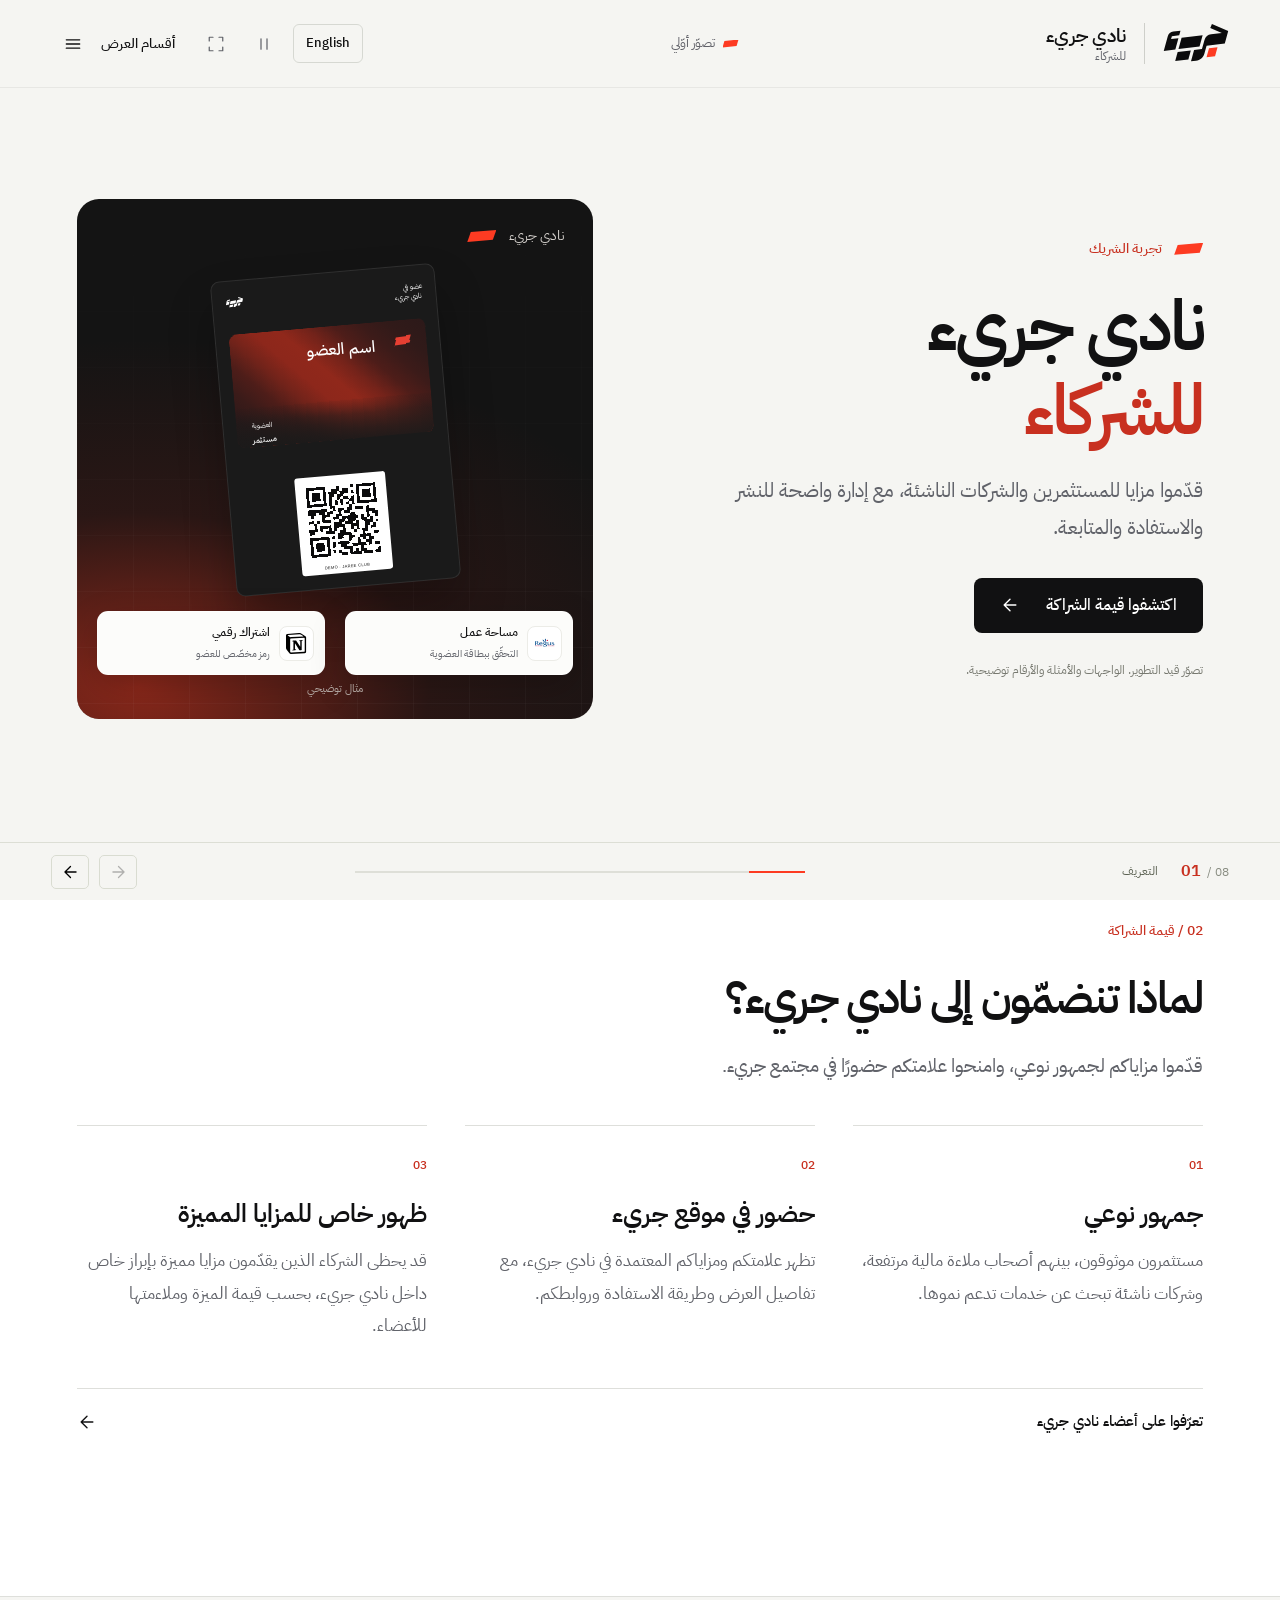
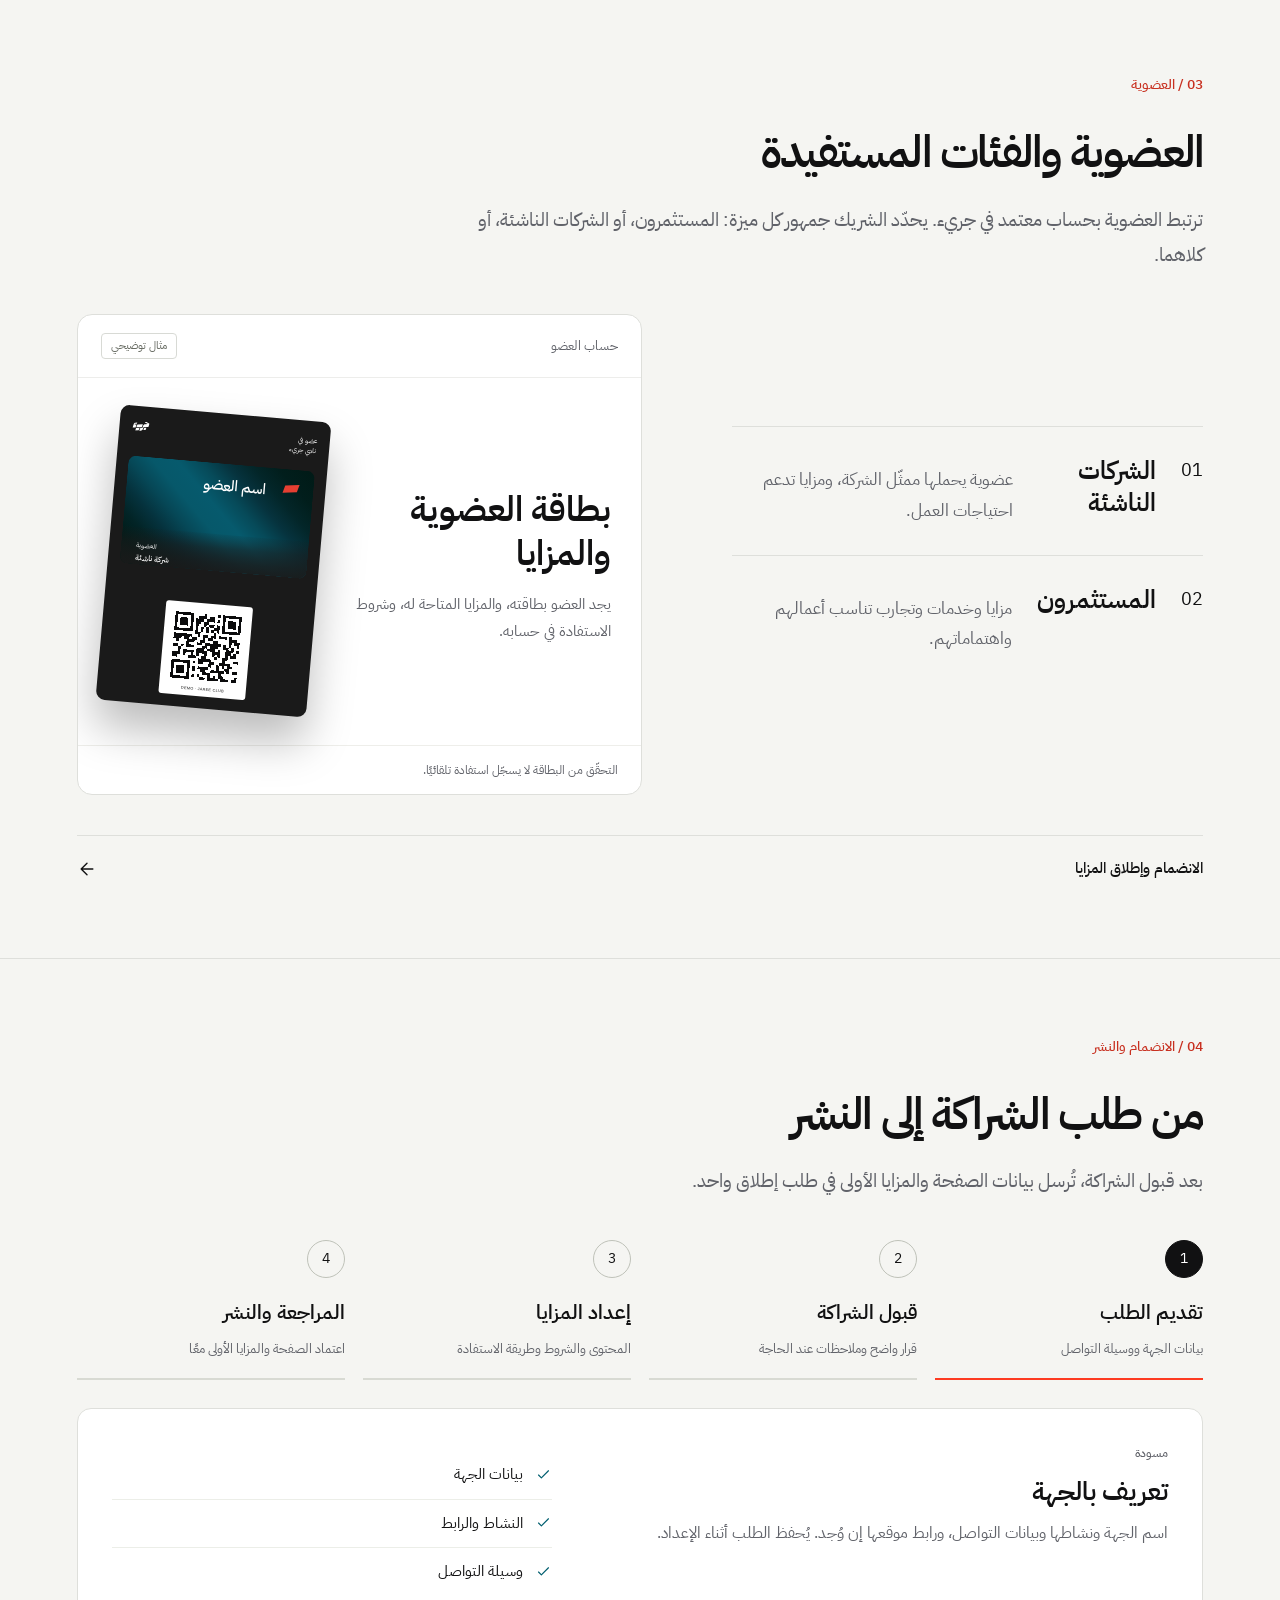
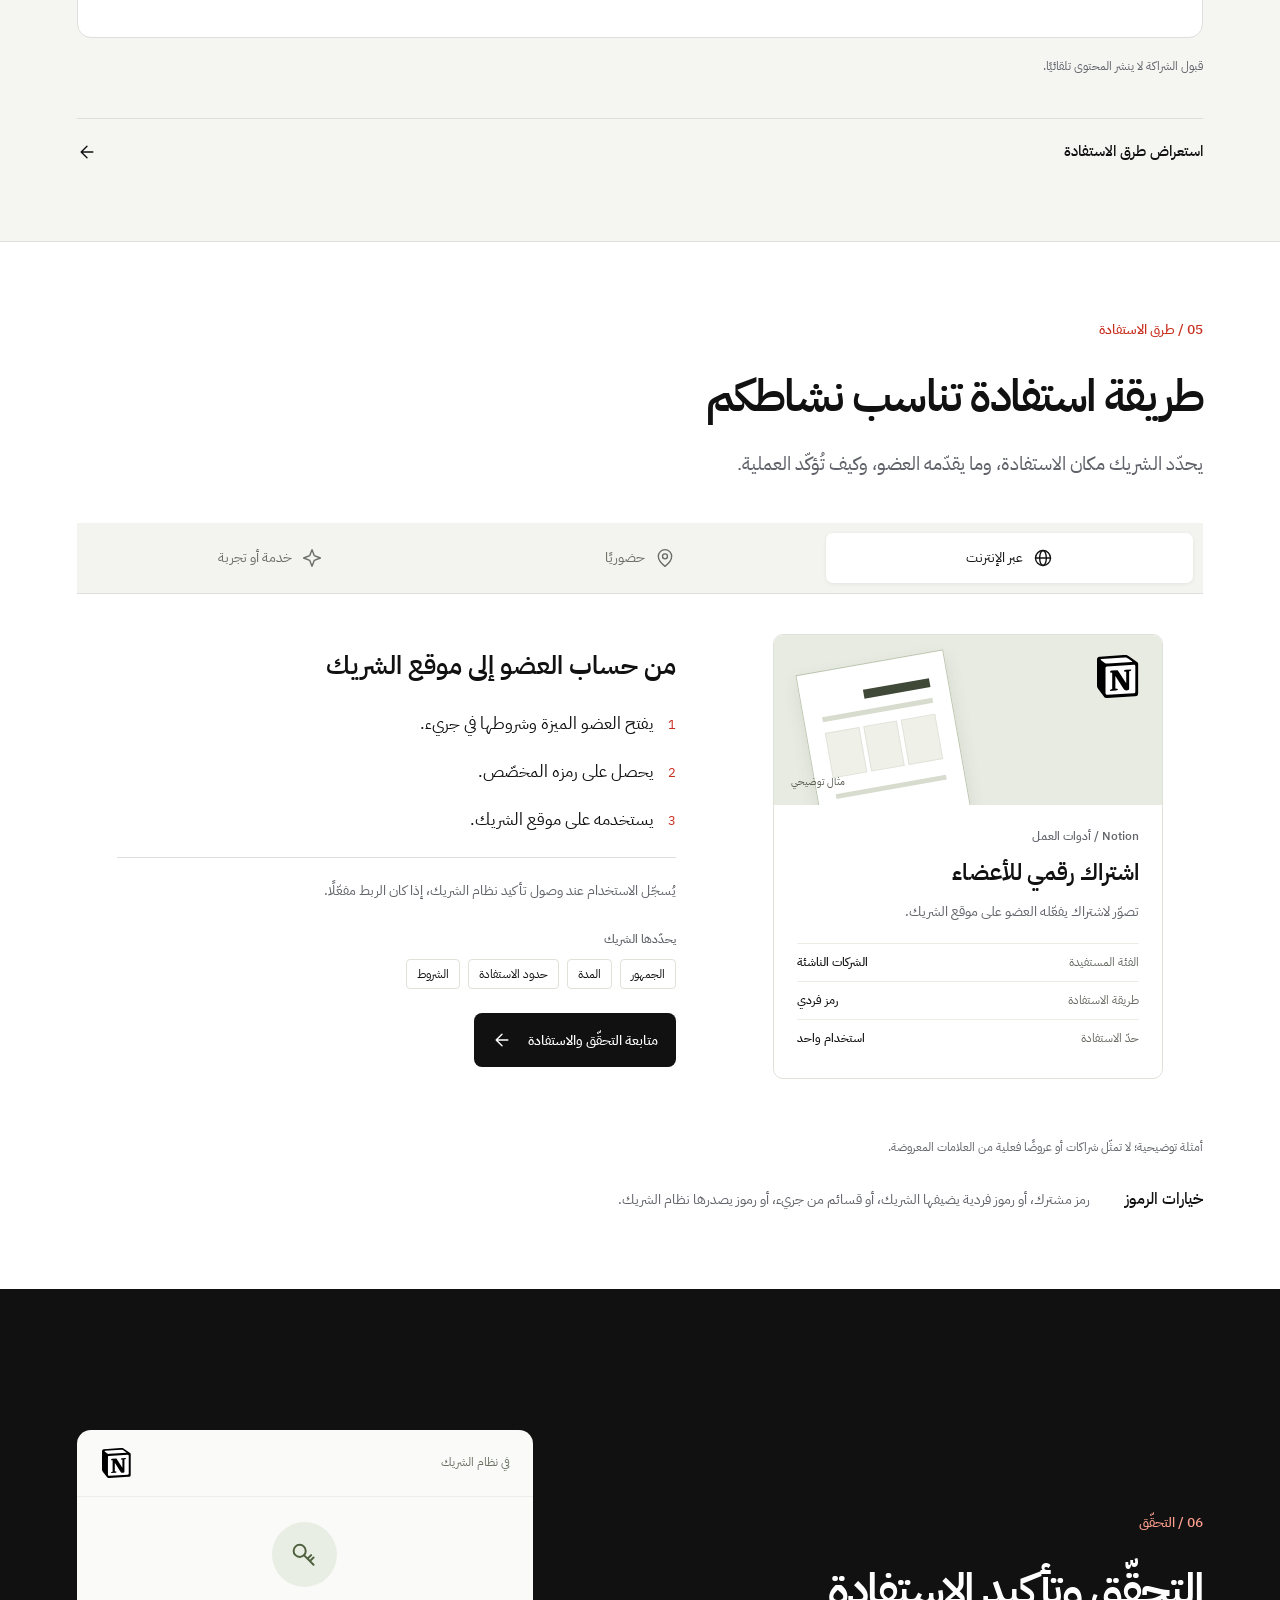
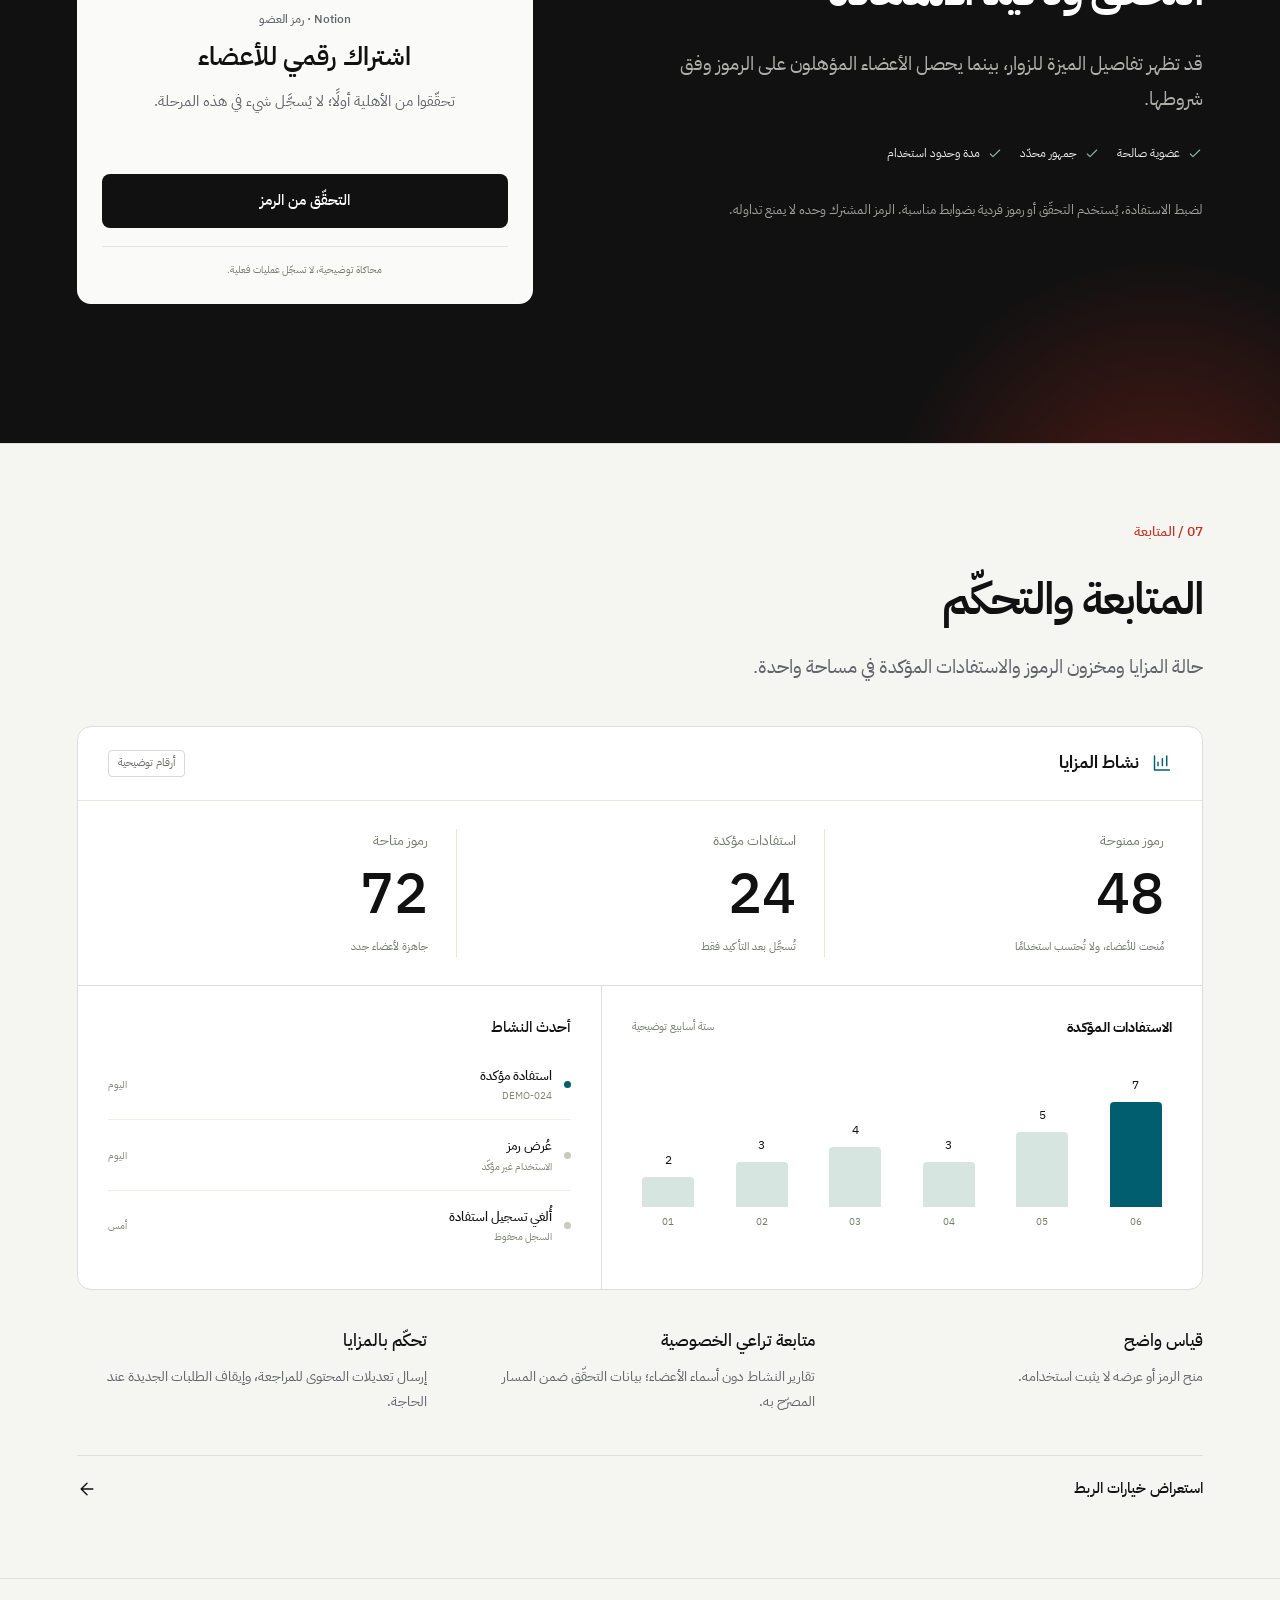
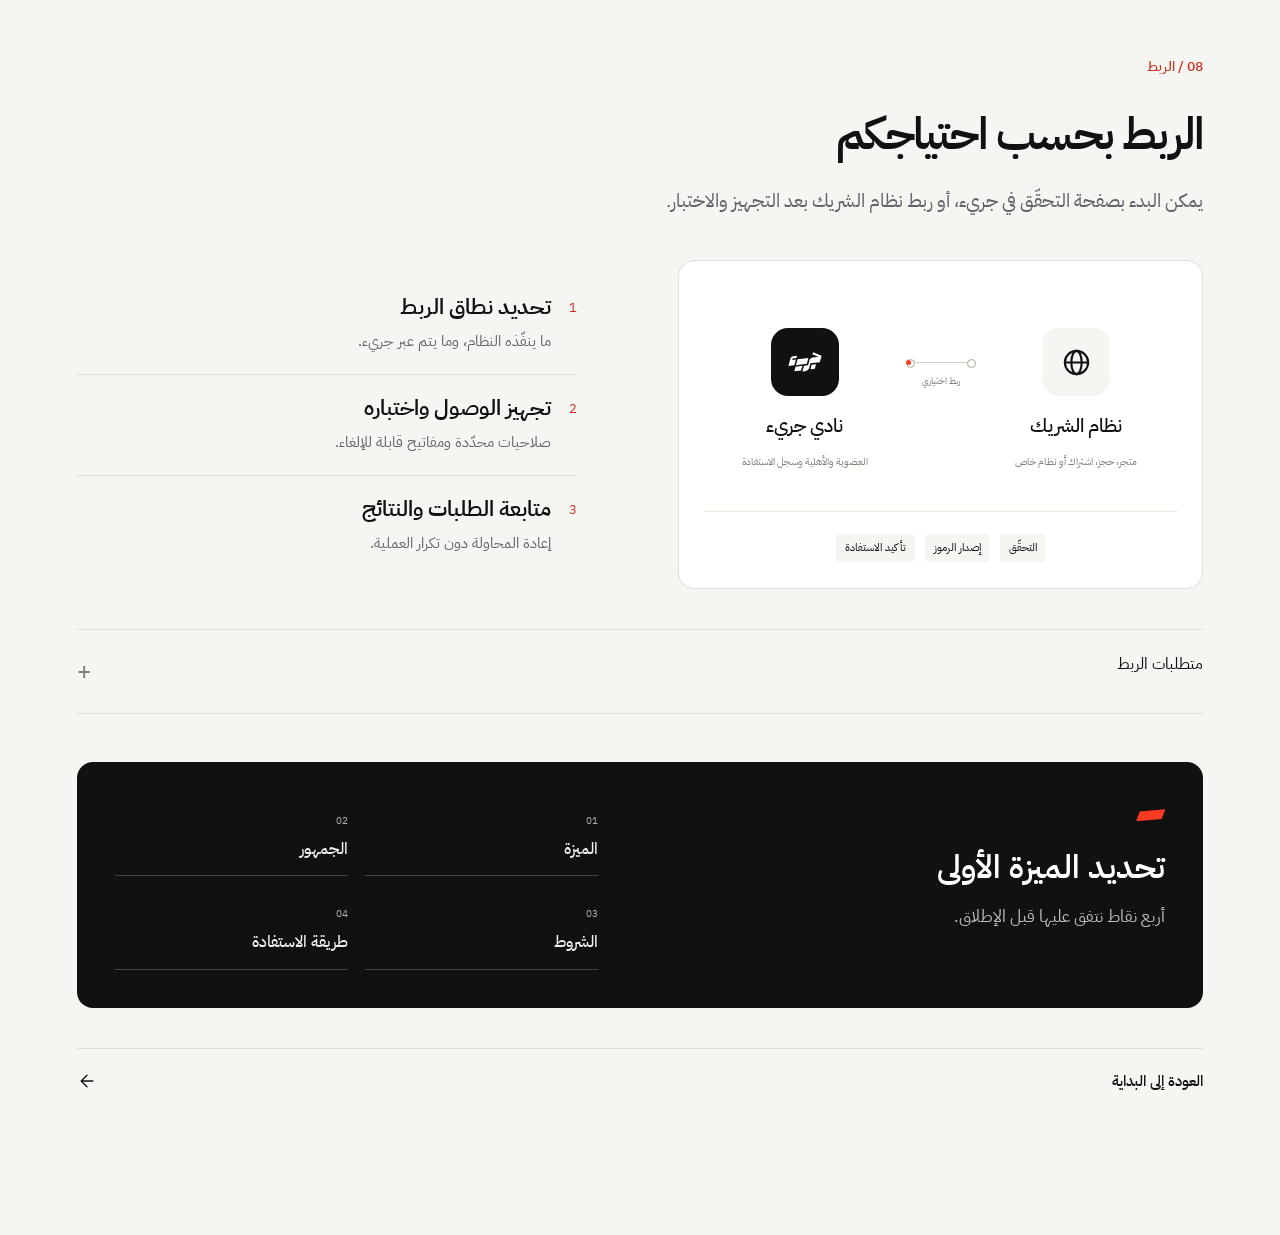
==== commit ec3202a4: "Refine partner presentation copy and interactions Keep the page in place when the contents menu or t" ====
--- a/partners/index.html
+++ b/partners/index.html
@@ -2,7 +2,7 @@
 <html lang="ar" dir="rtl">
 <head>
 <meta charset="utf-8"><meta name="viewport" content="width=device-width, initial-scale=1">
-<meta name="theme-color" content="#111112"><meta name="description" content="تعرّف إلى رحلة الشريك في نادي جريء: الانضمام، طرح المزايا، الاستفادة، المتابعة والربط.">
+<meta name="theme-color" content="#111112"><meta name="description" content="تعرّفوا على رحلة الشريك في نادي جريء: الانضمام، وطرح المزايا، والاستفادة، والمتابعة، والربط.">
 <title>نادي جريء | تجربة الشريك</title>
 <link rel="icon" type="image/svg+xml" href="assets/jaree.svg">
 <link rel="alternate" hreflang="ar" href="index.html"><link rel="alternate" hreflang="en" href="en.html">
@@ -21,6 +21,8 @@
   <symbol id="i-chart" viewBox="0 0 24 24"><path d="M4 4v16h17M8 15v-4m5 4V7m5 8V4"/></symbol>
   <symbol id="i-link" viewBox="0 0 24 24"><path d="m10 14 4-4m-6 6-2 2a4 4 0 0 1-6-6l5-5a4 4 0 0 1 6 0m2 2 2-2a4 4 0 0 1 6 6l-5 5a4 4 0 0 1-6 0" transform="translate(1 -1)"/></symbol>
   <symbol id="i-pause" viewBox="0 0 24 24"><path d="M8 5v14M16 5v14"/></symbol>
+  <symbol id="i-play" viewBox="0 0 24 24"><path d="M8 5.5v13l10-6.5-10-6.5Z"/></symbol>
+  <symbol id="i-menu" viewBox="0 0 24 24"><path d="M4 7h16M4 12h16M4 17h16"/></symbol>
   <symbol id="i-expand" viewBox="0 0 24 24"><path d="M8 3H3v5m13-5h5v5M3 16v5h5m13-5v5h-5"/></symbol>
   <symbol id="i-globe" viewBox="0 0 24 24"><circle cx="12" cy="12" r="9"/><ellipse cx="12" cy="12" rx="4" ry="9"/><path d="M3 12h18"/></symbol>
   <symbol id="i-place" viewBox="0 0 24 24"><path d="M20 10c0 6-8 12-8 12S4 16 4 10a8 8 0 1 1 16 0Z"/><circle cx="12" cy="10" r="3"/></symbol>
@@ -28,12 +30,12 @@
 </defs></svg>
 <header class="site-header">
 <a class="wordmark" href="#intro" aria-label="بداية العرض"><img src="assets/jaree.svg" alt="نادي جريء" width="66" height="38"><span>نادي جريء<small>للشركاء</small></span></a>
-<span class="concept-label"><span class="tiny-dash"></span>عرض توضيحي</span>
+<span class="concept-label"><span class="tiny-dash"></span>تصوّر أوّلي</span>
 <div class="header-tools">
 <a id="language-switch" class="language-switch" href="en.html" lang="en" dir="ltr">English</a>
 <button class="icon-button" id="motion-toggle" aria-label="إيقاف الحركة" aria-pressed="false"><svg class="" aria-hidden="true"><use href="#i-pause"/></svg></button>
 <button class="icon-button fullscreen-control" id="fullscreen" aria-label="ملء الشاشة"><svg class="" aria-hidden="true"><use href="#i-expand"/></svg></button>
-<details class="chapter-menu"><summary aria-label="أقسام العرض"><span class="menu-word">أقسام العرض</span><span class="menu-glyph" aria-hidden="true">☰</span></summary><nav aria-label="أقسام العرض"><a href="#intro"><b>01</b><span>التعريف</span></a><a href="#value"><b>02</b><span>قيمة الشراكة</span></a><a href="#members"><b>03</b><span>العضوية</span></a><a href="#join"><b>04</b><span>الانضمام والنشر</span></a><a href="#benefit"><b>05</b><span>طرق الاستفادة</span></a><a href="#trust"><b>06</b><span>التحقّق</span></a><a href="#insights"><b>07</b><span>المتابعة</span></a><a href="#connect"><b>08</b><span>الربط</span></a></nav></details>
+<details class="chapter-menu"><summary aria-label="أقسام العرض"><span class="menu-word">أقسام العرض</span><svg class="menu-icon" aria-hidden="true"><use href="#i-menu"/></svg></summary><nav aria-label="أقسام العرض"><a href="#intro"><b>01</b><span>التعريف</span></a><a href="#value"><b>02</b><span>قيمة الشراكة</span></a><a href="#members"><b>03</b><span>العضوية</span></a><a href="#join"><b>04</b><span>الانضمام والنشر</span></a><a href="#benefit"><b>05</b><span>طرق الاستفادة</span></a><a href="#trust"><b>06</b><span>التحقّق</span></a><a href="#insights"><b>07</b><span>المتابعة</span></a><a href="#connect"><b>08</b><span>الربط</span></a></nav></details>
 </div></header>
 <main id="main">
 <section class="chapter hero" id="intro" data-title="التعريف" aria-labelledby="intro-title">
@@ -47,31 +49,31 @@
 <div class="floating-benefit regus-float"><span class="logo-tile"><img src="assets/regus.svg" alt="Regus"></span><div><b>مساحة عمل</b><small>التحقّق ببطاقة العضوية</small></div></div>
 <span class="art-foot">مثال توضيحي</span></div></section>
 <section class="chapter partner-value" id="value" data-title="قيمة الشراكة" aria-labelledby="value-title">
-<div class="section-heading reveal"><p class="eyebrow">01 / قيمة الشراكة</p><h2 id="value-title">لماذا تنضمّون إلى نادي جريء؟</h2><p class="lead">قدّموا مزاياكم لجمهور نوعي، وامنحوا علامتكم حضورًا في مجتمع جريء.</p></div><div class="partner-value-grid reveal"><article><span class="value-number">01</span><h3>جمهور نوعي</h3><p>مستثمرون موثوقون، بينهم أصحاب ملاءة مالية مرتفعة، وشركات ناشئة تبحث عن خدمات تدعم نموها.</p></article><article><span class="value-number">02</span><h3>حضور في موقع جريء</h3><p>تظهر علامتكم ومزاياكم المعتمدة في نادي جريء، مع تفاصيل العرض وطريقة الاستفادة وروابطكم.</p></article><article><span class="value-number">03</span><h3>ظهور خاص للمزايا المميزة</h3><p>يحظى الشركاء الذين يقدمون مزايا مميزة بفرص إبراز خاصة داخل نادي جريء، بحسب قيمة الميزة وملاءمتها للأعضاء.</p></article></div><a class="section-next" href="#members"><span>تعرّفوا على أعضاء نادي جريء</span><svg class="" aria-hidden="true"><use href="#i-arrow"/></svg></a></section>
+<div class="section-heading reveal"><p class="eyebrow">02 / قيمة الشراكة</p><h2 id="value-title">لماذا تنضمّون إلى نادي جريء؟</h2><p class="lead">قدّموا مزاياكم لجمهور نوعي، وامنحوا علامتكم حضورًا في مجتمع جريء.</p></div><div class="partner-value-grid reveal"><article><span class="value-number">01</span><h3>جمهور نوعي</h3><p>مستثمرون موثوقون، بينهم أصحاب ملاءة مالية مرتفعة، وشركات ناشئة تبحث عن خدمات تدعم نموها.</p></article><article><span class="value-number">02</span><h3>حضور في موقع جريء</h3><p>تظهر علامتكم ومزاياكم المعتمدة في نادي جريء، مع تفاصيل العرض وطريقة الاستفادة وروابطكم.</p></article><article><span class="value-number">03</span><h3>ظهور خاص للمزايا المميزة</h3><p>قد يحظى الشركاء الذين يقدّمون مزايا مميزة بإبراز خاص داخل نادي جريء، بحسب قيمة الميزة وملاءمتها للأعضاء.</p></article></div><a class="section-next" href="#members"><span>تعرّفوا على أعضاء نادي جريء</span><svg class="" aria-hidden="true"><use href="#i-arrow"/></svg></a></section>
 <section class="chapter members" id="members" data-title="العضوية" aria-labelledby="members-title">
-<div class="section-heading reveal"><p class="eyebrow">02 / العضوية</p><h2 id="members-title">العضوية والفئات المستفيدة</h2><p class="lead">ترتبط العضوية بحساب معتمد في جريء. يحدّد الشريك جمهور كل ميزة: المستثمرون، أو الشركات الناشئة، أو كلاهما.</p></div><div class="audience-layout reveal"><div class="audience-list"><article><span>01</span><h3>الشركات الناشئة</h3><p>عضوية باسم ممثّل الشركة، لمزايا تدعم احتياجات العمل.</p></article><article><span>02</span><h3>المستثمرون</h3><p>مزايا وخدمات وتجارب تناسب أعمالهم واهتماماتهم.</p></article></div><div class="member-window"><div class="window-title"><span>حساب العضو</span><span class="outline-tag">مثال توضيحي</span></div><div class="member-window-body"><div><h3>بطاقة العضوية والمزايا</h3><p>يجد العضو بطاقته، والمزايا المتاحة له، وشروط الاستفادة في حسابه.</p></div><div class="membership-card small-card">
+<div class="section-heading reveal"><p class="eyebrow">03 / العضوية</p><h2 id="members-title">العضوية والفئات المستفيدة</h2><p class="lead">ترتبط العضوية بحساب معتمد في جريء. يحدّد الشريك جمهور كل ميزة: المستثمرون، أو الشركات الناشئة، أو كلاهما.</p></div><div class="audience-layout reveal"><div class="audience-list"><article><span>01</span><h3>الشركات الناشئة</h3><p>عضوية يحملها ممثّل الشركة، ومزايا تدعم احتياجات العمل.</p></article><article><span>02</span><h3>المستثمرون</h3><p>مزايا وخدمات وتجارب تناسب أعمالهم واهتماماتهم.</p></article></div><div class="member-window"><div class="window-title"><span>حساب العضو</span><span class="outline-tag">مثال توضيحي</span></div><div class="member-window-body"><div><h3>بطاقة العضوية والمزايا</h3><p>يجد العضو بطاقته، والمزايا المتاحة له، وشروط الاستفادة في حسابه.</p></div><div class="membership-card small-card">
       <div class="card-top"><div>عضو في<br><b>نادي جريء</b></div><img src="assets/jaree-white.svg" alt=""></div>
       <div class="card-color teal"><strong>اسم العضو</strong><span>العضوية<b>شركة ناشئة</b></span></div>
       <div class="card-qr"><img src="assets/qr.svg" alt=""><small>DEMO · JAREE CLUB</small></div>
     </div></div><div class="member-window-foot">التحقّق من البطاقة لا يسجّل استفادة تلقائيًا.</div></div></div><a class="section-next" href="#join"><span>الانضمام وإطلاق المزايا</span><svg class="" aria-hidden="true"><use href="#i-arrow"/></svg></a></section>
 <section class="chapter join" id="join" data-title="الانضمام والنشر" aria-labelledby="join-title">
-<div class="section-heading reveal"><p class="eyebrow">03 / الانضمام والنشر</p><h2 id="join-title">من طلب الشراكة إلى النشر</h2><p class="lead">بعد قبول الشراكة، تُرسل بيانات الصفحة والمزايا الأولى في طلب إطلاق واحد.</p></div><ol class="journey reveal"><li><button type="button" class="journey-stage" data-stage="0" aria-pressed="true" aria-controls="stage-panel"><span class="step-number">1</span><strong>تقديم الطلب</strong><span>بيانات الجهة ووسيلة التواصل</span></button></li><li><button type="button" class="journey-stage" data-stage="1" aria-pressed="false" aria-controls="stage-panel"><span class="step-number">2</span><strong>قبول الشراكة</strong><span>قرار واضح وملاحظات عند الحاجة</span></button></li><li><button type="button" class="journey-stage" data-stage="2" aria-pressed="false" aria-controls="stage-panel"><span class="step-number">3</span><strong>إعداد المزايا</strong><span>المحتوى والشروط وطريقة الاستفادة</span></button></li><li><button type="button" class="journey-stage" data-stage="3" aria-pressed="false" aria-controls="stage-panel"><span class="step-number">4</span><strong>المراجعة والنشر</strong><span>اعتماد الصفحة والمزايا الأولى معًا</span></button></li></ol>
-<div class="stage-panel reveal" id="stage-panel" aria-live="polite"><div><span class="small-label" id="stage-status">مسودة</span><h3 id="stage-title">تعريف بالجهة</h3><p id="stage-body">اسم الجهة ونشاطها ورابطها وبيانات التواصل. يُحفظ الطلب أثناء الإعداد.</p></div><ul id="stage-rows"><li><svg class="" aria-hidden="true"><use href="#i-check"/></svg><span>بيانات الجهة</span></li><li><svg class="" aria-hidden="true"><use href="#i-check"/></svg><span>النشاط والرابط</span></li><li><svg class="" aria-hidden="true"><use href="#i-check"/></svg><span>وسيلة التواصل</span></li></ul></div>
-<p class="section-note">قبول الشراكة لا ينشر المحتوى تلقائيًا.</p><a class="section-next" href="#benefit"><span>استعراض إعداد الميزة</span><svg class="" aria-hidden="true"><use href="#i-arrow"/></svg></a></section>
+<div class="section-heading reveal"><p class="eyebrow">04 / الانضمام والنشر</p><h2 id="join-title">من طلب الشراكة إلى النشر</h2><p class="lead">بعد قبول الشراكة، تُرسل بيانات الصفحة والمزايا الأولى في طلب إطلاق واحد.</p></div><ol class="journey reveal"><li><button type="button" class="journey-stage" data-stage="0" aria-pressed="true" aria-controls="stage-panel"><span class="step-number">1</span><strong>تقديم الطلب</strong><span>بيانات الجهة ووسيلة التواصل</span></button></li><li><button type="button" class="journey-stage" data-stage="1" aria-pressed="false" aria-controls="stage-panel"><span class="step-number">2</span><strong>قبول الشراكة</strong><span>قرار واضح وملاحظات عند الحاجة</span></button></li><li><button type="button" class="journey-stage" data-stage="2" aria-pressed="false" aria-controls="stage-panel"><span class="step-number">3</span><strong>إعداد المزايا</strong><span>المحتوى والشروط وطريقة الاستفادة</span></button></li><li><button type="button" class="journey-stage" data-stage="3" aria-pressed="false" aria-controls="stage-panel"><span class="step-number">4</span><strong>المراجعة والنشر</strong><span>اعتماد الصفحة والمزايا الأولى معًا</span></button></li></ol>
+<div class="stage-panel reveal" id="stage-panel" aria-live="polite"><div><span class="small-label" id="stage-status">مسودة</span><h3 id="stage-title">تعريف بالجهة</h3><p id="stage-body">اسم الجهة ونشاطها وبيانات التواصل، ورابط موقعها إن وُجد. يُحفظ الطلب أثناء الإعداد.</p></div><ul id="stage-rows"><li><svg class="" aria-hidden="true"><use href="#i-check"/></svg><span>بيانات الجهة</span></li><li><svg class="" aria-hidden="true"><use href="#i-check"/></svg><span>النشاط والرابط</span></li><li><svg class="" aria-hidden="true"><use href="#i-check"/></svg><span>وسيلة التواصل</span></li></ul></div>
+<p class="section-note">قبول الشراكة لا ينشر المحتوى تلقائيًا.</p><a class="section-next" href="#benefit"><span>استعراض طرق الاستفادة</span><svg class="" aria-hidden="true"><use href="#i-arrow"/></svg></a></section>
 <section class="chapter benefit" id="benefit" data-title="طرق الاستفادة" aria-labelledby="benefit-title">
-<div class="section-heading reveal"><p class="eyebrow">04 / طرق الاستفادة</p><h2 id="benefit-title">طريقة استفادة تناسب نشاطكم</h2><p class="lead">يحدّد الشريك مكان الاستفادة، وما يقدّمه العضو، وكيف تُؤكّد العملية.</p></div><div class="benefit-selector reveal"><div class="method-tabs" role="tablist" aria-label="طريقة استفادة تناسب نشاطكم"><button role="tab" id="tab-digital" data-method="digital" aria-controls="method-panel" aria-selected="true" tabindex="0"><svg class="" aria-hidden="true"><use href="#i-globe"/></svg><span>موقع إلكتروني</span></button><button role="tab" id="tab-venue" data-method="venue" aria-controls="method-panel" aria-selected="false" tabindex="-1"><svg class="" aria-hidden="true"><use href="#i-place"/></svg><span>موقع أو فرع</span></button><button role="tab" id="tab-experience" data-method="experience" aria-controls="method-panel" aria-selected="false" tabindex="-1"><svg class="" aria-hidden="true"><use href="#i-spark"/></svg><span>خدمة أو تجربة</span></button></div><div class="method-content" id="method-panel" role="tabpanel" aria-labelledby="tab-digital"><article class="offer-preview"><div class="offer-cover"><img id="offer-logo" src="assets/notion.svg" alt="Notion"><div class="notion-graphic" id="offer-graphic"><div class="note-sheet"><span></span><span></span><div><i></i><i></i><i></i></div><span></span></div></div><span class="cover-label">مثال توضيحي</span></div><div class="offer-body"><span class="small-label" id="offer-brand">Notion / أدوات العمل</span><h3 id="offer-title">اشتراك رقمي للأعضاء</h3><p id="offer-body">تصوّر لاشتراك يفعّله العضو على موقع الشريك.</p><dl><div><dt>الفئة المستفيدة</dt><dd id="offer-audience">الشركات الناشئة</dd></div><div><dt>طريقة الاستفادة</dt><dd id="offer-method">رمز فردي</dd></div></dl></div></article><div class="method-explanation"><h3 id="method-heading">من حساب العضو إلى موقع الشريك</h3><ol id="method-steps"><li><span>1</span>يفتح العضو الميزة وشروطها في جريء.</li><li><span>2</span>يحصل على رمزه المخصّص.</li><li><span>3</span>يستخدمه على موقع الشريك.</li></ol><p class="method-note" id="method-note">يُسجّل الاستخدام عند وصول تأكيد نظام الشريك، إذا كان الربط مفعّلًا.</p><div class="your-controls"><span class="small-label">يحدّدها الشريك</span><div><span>الجمهور</span><span>المدة</span><span>حدود الاستفادة</span><span>الشروط</span></div></div><a class="button primary flow-link" href="#trust">متابعة التحقّق والاستفادة<svg class="" aria-hidden="true"><use href="#i-arrow"/></svg></a></div></div></div>
-<p class="brand-note">أمثلة توضيحية؛ لا تمثّل شراكات أو عروضًا فعلية من العلامات المعروضة.</p><div class="code-options"><b>خيارات الأكواد</b><p>رمز موحّد، أكواد فردية يضيفها الشريك، قسائم من جريء، أو أكواد يصدرها نظام الشريك.</p></div></section>
+<div class="section-heading reveal"><p class="eyebrow">05 / طرق الاستفادة</p><h2 id="benefit-title">طريقة استفادة تناسب نشاطكم</h2><p class="lead">يحدّد الشريك مكان الاستفادة، وما يقدّمه العضو، وكيف تُؤكّد العملية.</p></div><div class="benefit-selector reveal"><div class="method-tabs" role="tablist" aria-label="طريقة استفادة تناسب نشاطكم"><button role="tab" id="tab-digital" data-method="digital" aria-controls="method-panel" aria-selected="true" tabindex="0"><svg class="" aria-hidden="true"><use href="#i-globe"/></svg><span>عبر الإنترنت</span></button><button role="tab" id="tab-venue" data-method="venue" aria-controls="method-panel" aria-selected="false" tabindex="-1"><svg class="" aria-hidden="true"><use href="#i-place"/></svg><span>حضوريًا</span></button><button role="tab" id="tab-experience" data-method="experience" aria-controls="method-panel" aria-selected="false" tabindex="-1"><svg class="" aria-hidden="true"><use href="#i-spark"/></svg><span>خدمة أو تجربة</span></button></div><div class="method-content" id="method-panel" role="tabpanel" aria-labelledby="tab-digital"><article class="offer-preview"><div class="offer-cover"><img id="offer-logo" src="assets/notion.svg" alt="Notion"><div class="notion-graphic" id="offer-graphic"><div class="note-sheet"><span></span><span></span><div><i></i><i></i><i></i></div><span></span></div></div><span class="cover-label">مثال توضيحي</span></div><div class="offer-body"><span class="small-label" id="offer-brand">Notion / أدوات العمل</span><h3 id="offer-title">اشتراك رقمي للأعضاء</h3><p id="offer-body">تصوّر لاشتراك يفعّله العضو على موقع الشريك.</p><dl><div><dt>الفئة المستفيدة</dt><dd id="offer-audience">الشركات الناشئة</dd></div><div><dt>طريقة الاستفادة</dt><dd id="offer-method">رمز فردي</dd></div><div><dt>حدّ الاستفادة</dt><dd id="offer-limit">استخدام واحد</dd></div></dl></div></article><div class="method-explanation"><h3 id="method-heading">من حساب العضو إلى موقع الشريك</h3><ol id="method-steps"><li><span>1</span>يفتح العضو الميزة وشروطها في جريء.</li><li><span>2</span>يحصل على رمزه المخصّص.</li><li><span>3</span>يستخدمه على موقع الشريك.</li></ol><p class="method-note" id="method-note">يُسجّل الاستخدام عند وصول تأكيد نظام الشريك، إذا كان الربط مفعّلًا.</p><div class="your-controls"><span class="small-label">يحدّدها الشريك</span><div><span>الجمهور</span><span>المدة</span><span>حدود الاستفادة</span><span>الشروط</span></div></div><a class="button primary flow-link" href="#trust">متابعة التحقّق والاستفادة<svg class="" aria-hidden="true"><use href="#i-arrow"/></svg></a></div></div></div>
+<p class="brand-note">أمثلة توضيحية؛ لا تمثّل شراكات أو عروضًا فعلية من العلامات المعروضة.</p><div class="code-options"><b>خيارات الرموز</b><p>رمز مشترك، أو رموز فردية يضيفها الشريك، أو قسائم من جريء، أو رموز يصدرها نظام الشريك.</p></div></section>
 <section class="chapter trust" id="trust" data-title="التحقّق" aria-labelledby="trust-title">
-<div class="trust-copy reveal"><p class="eyebrow light">05 / التحقّق</p><h2 id="trust-title">التحقّق وتأكيد الاستفادة</h2><p class="lead">قد تظهر تفاصيل الميزة للزوار، بينما يحصل الأعضاء المؤهلون على الأكواد وفق شروطها.</p><div class="trust-rules"><span><svg class="" aria-hidden="true"><use href="#i-check"/></svg>عضوية صالحة</span><span><svg class="" aria-hidden="true"><use href="#i-check"/></svg>جمهور محدّد</span><span><svg class="" aria-hidden="true"><use href="#i-check"/></svg>مدة وحدود استخدام</span></div><p class="trust-footnote">لضبط الاستفادة، يُستخدم التحقّق أو أكواد فردية بضوابط مناسبة. الرمز المشترك وحده لا يمنع تداوله.</p></div>
-<div class="verification-demo reveal"><div class="window-title"><span>تجربة الاستفادة</span><img id="verification-logo" src="assets/notion.svg" alt="Notion"></div><div class="verification-content"><div class="verification-state" id="verification-state" aria-live="polite" aria-atomic="true"><div class="verification-symbol"><svg class="" aria-hidden="true"><use href="#i-key"/></svg></div><span class="small-label" id="verification-token">رمز العضو</span><h3 id="verification-title">اشتراك رقمي للأعضاء</h3><p id="verification-body">بيانات الاستفادة جاهزة للتحقّق.</p><div class="verification-detail" id="verification-detail" hidden></div></div><div class="verification-action"><button class="button primary" id="verify-button">التحقّق من الرمز<svg class="" aria-hidden="true"><use href="#i-arrow"/></svg></button><a class="button primary" id="activity-link" href="#insights" hidden>عرض العملية في السجل<svg class="" aria-hidden="true"><use href="#i-arrow"/></svg></a><button class="text-button" id="repeat-button" hidden>إعادة طلب التأكيد</button><button class="text-button" id="verify-reset" hidden>بدء التجربة من جديد</button></div><div class="demo-only">محاكاة توضيحية، لا تسجّل عمليات فعلية.</div></div></div>
+<div class="trust-copy reveal"><p class="eyebrow light">06 / التحقّق</p><h2 id="trust-title">التحقّق وتأكيد الاستفادة</h2><p class="lead">قد تظهر تفاصيل الميزة للزوار، بينما يحصل الأعضاء المؤهلون على الرموز وفق شروطها.</p><div class="trust-rules"><span><svg class="" aria-hidden="true"><use href="#i-check"/></svg>عضوية صالحة</span><span><svg class="" aria-hidden="true"><use href="#i-check"/></svg>جمهور محدّد</span><span><svg class="" aria-hidden="true"><use href="#i-check"/></svg>مدة وحدود استخدام</span></div><p class="trust-footnote">لضبط الاستفادة، يُستخدم التحقّق أو رموز فردية بضوابط مناسبة. الرمز المشترك وحده لا يمنع تداوله.</p></div>
+<div class="verification-demo reveal" role="region" aria-label="تجربة الاستفادة"><div class="window-title"><span id="verification-place">في نظام الشريك</span><img id="verification-logo" src="assets/notion.svg" alt="Notion"></div><div class="verification-content"><div class="verification-state" id="verification-state" aria-live="polite" aria-atomic="true"><div class="verification-symbol"><svg class="" aria-hidden="true"><use href="#i-key"/></svg></div><span class="small-label" id="verification-token">رمز العضو</span><h3 id="verification-title">اشتراك رقمي للأعضاء</h3><p id="verification-body">تحقّقوا من الأهلية أولًا؛ لا يُسجَّل شيء في هذه المرحلة.</p><div class="verification-detail" id="verification-detail" hidden></div></div><div class="verification-action"><button class="button primary" id="verify-button">التحقّق من الرمز<svg class="" aria-hidden="true"><use href="#i-arrow"/></svg></button><a class="button primary" id="activity-link" href="#insights" hidden>عرض العملية في السجل<svg class="" aria-hidden="true"><use href="#i-arrow"/></svg></a><button class="text-button" id="repeat-button" hidden>إعادة طلب التأكيد</button><button class="text-button" id="verify-reset" hidden>بدء التجربة من جديد</button></div><div class="demo-only">محاكاة توضيحية، لا تسجّل عمليات فعلية.</div></div></div>
 </section>
 <section class="chapter insights" id="insights" data-title="المتابعة" aria-labelledby="insights-title">
-<div class="section-heading reveal"><p class="eyebrow">06 / المتابعة</p><h2 id="insights-title">المتابعة والتحكّم</h2><p class="lead">حالة المزايا ومخزون الأكواد والاستفادات المؤكدة في مساحة واحدة.</p></div><div class="dashboard-preview reveal"><div class="dashboard-header"><div><svg class="" aria-hidden="true"><use href="#i-chart"/></svg><b>نشاط المزايا</b></div><span class="outline-tag">أرقام توضيحية</span></div><div class="metrics"><div><span>أكواد مُنحت</span><strong id="metric-0">48</strong><small>تم تخصيصها للأعضاء</small></div><div><span>استفادات مؤكدة</span><strong id="metric-1">24</strong><small>عمليات وصل تأكيدها</small></div><div><span>أكواد متاحة</span><strong id="metric-2">72</strong><small>متبقية في المخزون</small></div></div><div class="dashboard-lower"><div class="chart-area"><div class="chart-title"><b>الاستفادات المؤكدة</b><span>ستة أسابيع توضيحية</span></div><div class="bar-chart" role="img" aria-label="الاستفادات المؤكدة: 2, 3, 4, 3, 5, 7"><div><span id="bar-value-0">2</span><i id="bar-0" style="--bar:25.0%"></i><small>01</small></div><div><span id="bar-value-1">3</span><i id="bar-1" style="--bar:37.5%"></i><small>02</small></div><div><span id="bar-value-2">4</span><i id="bar-2" style="--bar:50.0%"></i><small>03</small></div><div><span id="bar-value-3">3</span><i id="bar-3" style="--bar:37.5%"></i><small>04</small></div><div><span id="bar-value-4">5</span><i id="bar-4" style="--bar:62.5%"></i><small>05</small></div><div><span id="bar-value-5">7</span><i id="bar-5" style="--bar:87.5%"></i><small>06</small></div></div></div><div class="activity-example"><b>أحدث النشاط</b><div class="activity-row new-activity" id="new-activity" hidden><span class="event-dot"></span><div><b id="new-activity-title">تم تسجيل الاستفادة</b><small id="new-activity-detail"></small></div><span>اليوم</span></div><div class="activity-row"><span class="event-dot "></span><div><b>استفادة مؤكدة</b><small><bdi>DEMO-024</bdi></small></div><span>اليوم</span></div><div class="activity-row"><span class="event-dot neutral-dot"></span><div><b>عُرض رمز</b><small><bdi>الاستخدام غير مؤكّد</bdi></small></div><span>اليوم</span></div><div class="activity-row"><span class="event-dot neutral-dot"></span><div><b>أُلغي تسجيل استفادة</b><small><bdi>السجل محفوظ</bdi></small></div><span>أمس</span></div></div></div></div>
-<div class="insight-principles reveal"><div><b>قياس واضح</b><p>منح الرمز أو عرضه لا يثبت استخدامه.</p></div><div><b>متابعة تراعي الخصوصية</b><p>تقارير النشاط دون أسماء الأعضاء؛ بيانات التحقّق ضمن المسار المصرّح به.</p></div><div><b>تحكّم بالمزايا</b><p>تحديث المحتوى للمراجعة وإيقاف الطلبات الجديدة عند الحاجة.</p></div></div><a class="section-next" href="#connect"><span>استعراض خيارات الربط</span><svg class="" aria-hidden="true"><use href="#i-arrow"/></svg></a></section>
+<div class="section-heading reveal"><p class="eyebrow">07 / المتابعة</p><h2 id="insights-title">المتابعة والتحكّم</h2><p class="lead">حالة المزايا ومخزون الرموز والاستفادات المؤكدة في مساحة واحدة.</p></div><div class="dashboard-preview reveal"><div class="dashboard-header"><div><svg class="" aria-hidden="true"><use href="#i-chart"/></svg><b>نشاط المزايا</b></div><span class="outline-tag">أرقام توضيحية</span></div><div class="metrics"><div><span>رموز ممنوحة</span><strong id="metric-0">48</strong><small>مُنحت للأعضاء، ولا تُحتسب استخدامًا</small></div><div><span>استفادات مؤكدة</span><strong id="metric-1">24</strong><small>تُسجَّل بعد التأكيد فقط</small></div><div><span>رموز متاحة</span><strong id="metric-2">72</strong><small>جاهزة لأعضاء جدد</small></div></div><div class="dashboard-lower"><div class="chart-area"><div class="chart-title"><b>الاستفادات المؤكدة</b><span>ستة أسابيع توضيحية</span></div><div class="bar-chart" role="img" aria-label="الاستفادات المؤكدة: 2, 3, 4, 3, 5, 7"><div><span id="bar-value-0">2</span><i id="bar-0" style="--bar:25.0%"></i><small>01</small></div><div><span id="bar-value-1">3</span><i id="bar-1" style="--bar:37.5%"></i><small>02</small></div><div><span id="bar-value-2">4</span><i id="bar-2" style="--bar:50.0%"></i><small>03</small></div><div><span id="bar-value-3">3</span><i id="bar-3" style="--bar:37.5%"></i><small>04</small></div><div><span id="bar-value-4">5</span><i id="bar-4" style="--bar:62.5%"></i><small>05</small></div><div><span id="bar-value-5">7</span><i id="bar-5" style="--bar:87.5%"></i><small>06</small></div></div></div><div class="activity-example"><b>أحدث النشاط</b><div class="activity-row new-activity" id="new-activity" hidden><span class="event-dot"></span><div><b id="new-activity-title">استفادة مؤكدة</b><small id="new-activity-detail"></small></div><span>اليوم</span></div><div class="activity-row"><span class="event-dot "></span><div><b>استفادة مؤكدة</b><small><bdi>DEMO-024</bdi></small></div><span>اليوم</span></div><div class="activity-row"><span class="event-dot neutral-dot"></span><div><b>عُرض رمز</b><small><bdi>الاستخدام غير مؤكّد</bdi></small></div><span>اليوم</span></div><div class="activity-row"><span class="event-dot neutral-dot"></span><div><b>أُلغي تسجيل استفادة</b><small><bdi>السجل محفوظ</bdi></small></div><span>أمس</span></div></div></div></div>
+<div class="insight-principles reveal"><div><b>قياس واضح</b><p>منح الرمز أو عرضه لا يثبت استخدامه.</p></div><div><b>متابعة تراعي الخصوصية</b><p>تقارير النشاط دون أسماء الأعضاء؛ بيانات التحقّق ضمن المسار المصرّح به.</p></div><div><b>تحكّم بالمزايا</b><p>إرسال تعديلات المحتوى للمراجعة، وإيقاف الطلبات الجديدة عند الحاجة.</p></div></div><a class="section-next" href="#connect"><span>استعراض خيارات الربط</span><svg class="" aria-hidden="true"><use href="#i-arrow"/></svg></a></section>
 <section class="chapter connect" id="connect" data-title="الربط" aria-labelledby="connect-title">
-<div class="section-heading reveal"><p class="eyebrow">07 / الربط</p><h2 id="connect-title">الربط بحسب احتياجكم</h2><p class="lead">يمكن البدء بصفحة التحقّق في جريء، أو ربط نظام الشريك بعد التجهيز والاختبار.</p></div><div class="connection-layout reveal"><div class="connection-map"><div class="system-node"><span class="system-mark"><svg class="" aria-hidden="true"><use href="#i-globe"/></svg></span><b>نظام الشريك</b><small>متجر، حجز، اشتراك أو نظام خاص</small></div><div class="connection-line" aria-hidden="true"><i></i><span>ربط اختياري</span></div><div class="system-node jaree-node"><img src="assets/jaree-white.svg" alt="نادي جريء"><b>نادي جريء</b><small>العضوية والأهلية وسجل الاستفادة</small></div><div class="connection-functions"><span>التحقّق</span><span>إصدار الأكواد</span><span>تأكيد الاستفادة</span></div></div><div class="connection-steps"><article><span>1</span><div><h3>تحديد نطاق الربط</h3><p>ما ينفّذه النظام، وما يتم عبر جريء.</p></div></article><article><span>2</span><div><h3>تجهيز الوصول واختباره</h3><p>صلاحيات محدّدة ومفاتيح قابلة للإلغاء.</p></div></article><article><span>3</span><div><h3>متابعة الطلبات والنتائج</h3><p>إعادة المحاولة دون تكرار العملية.</p></div></article></div></div>
-<details class="technical-detail reveal"><summary>متطلبات الربط<span aria-hidden="true">+</span></summary><div><p>تُحدّد نقاط الاتصال، وآلية إصدار الأكواد والتأكيد، ومعالجة التعذّر بحسب إمكانات نظام الشريك. لا يفترض العرض ربطًا جاهزًا مع منصة محدّدة.</p></div></details>
-<div class="closing-panel reveal"><div><span class="dash"></span><h3>تحديد الميزة الأولى</h3><p>نتفق على القيمة المقدّمة، والجمهور، والشروط، وطريقة الاستفادة قبل الإطلاق.</p></div><div class="closing-labels"><span>01 <b>الميزة</b></span><span>02 <b>الجمهور</b></span><span>03 <b>الشروط</b></span><span>04 <b>طريقة الاستفادة</b></span></div></div><a class="section-next" href="#intro"><span>العودة إلى البداية</span><svg class="" aria-hidden="true"><use href="#i-arrow"/></svg></a></section>
+<div class="section-heading reveal"><p class="eyebrow">08 / الربط</p><h2 id="connect-title">الربط بحسب احتياجكم</h2><p class="lead">يمكن البدء بصفحة التحقّق في جريء، أو ربط نظام الشريك بعد التجهيز والاختبار.</p></div><div class="connection-layout reveal"><div class="connection-map"><div class="system-node"><span class="system-mark"><svg class="" aria-hidden="true"><use href="#i-globe"/></svg></span><b>نظام الشريك</b><small>متجر، حجز، اشتراك أو نظام خاص</small></div><div class="connection-line" aria-hidden="true"><i></i><span>ربط اختياري</span></div><div class="system-node jaree-node"><img src="assets/jaree-white.svg" alt="نادي جريء"><b>نادي جريء</b><small>العضوية والأهلية وسجل الاستفادة</small></div><div class="connection-functions"><span>التحقّق</span><span>إصدار الرموز</span><span>تأكيد الاستفادة</span></div></div><div class="connection-steps"><article><span>1</span><div><h3>تحديد نطاق الربط</h3><p>ما ينفّذه النظام، وما يتم عبر جريء.</p></div></article><article><span>2</span><div><h3>تجهيز الوصول واختباره</h3><p>صلاحيات محدّدة ومفاتيح قابلة للإلغاء.</p></div></article><article><span>3</span><div><h3>متابعة الطلبات والنتائج</h3><p>إعادة المحاولة دون تكرار العملية.</p></div></article></div></div>
+<details class="technical-detail reveal"><summary>متطلبات الربط<span aria-hidden="true">+</span></summary><div><p>تُحدّد نقاط الاتصال، وآلية إصدار الرموز والتأكيد، ومعالجة التعذّر بحسب إمكانات نظام الشريك. لا يفترض العرض ربطًا جاهزًا مع منصة محدّدة.</p></div></details>
+<div class="closing-panel reveal"><div><span class="dash"></span><h3>تحديد الميزة الأولى</h3><p>أربع نقاط نتفق عليها قبل الإطلاق.</p></div><div class="closing-labels"><span>01 <b>الميزة</b></span><span>02 <b>الجمهور</b></span><span>03 <b>الشروط</b></span><span>04 <b>طريقة الاستفادة</b></span></div></div><a class="section-next" href="#intro"><span>العودة إلى البداية</span><svg class="" aria-hidden="true"><use href="#i-arrow"/></svg></a></section>
 </main><footer class="presentation-controls" aria-label="أقسام العرض"><span class="progress-label"><span class="progress-count" dir="ltr"><b id="current-number">01</b> / 08</span><span id="current-title">التعريف</span></span><div class="progress-track" aria-hidden="true"><span id="progress-fill"></span></div><div class="chapter-buttons"><button id="previous" aria-label="القسم السابق" disabled><svg class="reverse" aria-hidden="true"><use href="#i-arrow"/></svg></button><button id="next-chapter" aria-label="القسم التالي"><svg class="" aria-hidden="true"><use href="#i-arrow"/></svg></button></div></footer>
-<script type="application/json" id="presentation-copy">{"lang": "ar", "dir": "rtl", "title": "نادي جريء | تجربة الشريك", "description": "تعرّف إلى رحلة الشريك في نادي جريء: الانضمام، طرح المزايا، الاستفادة، المتابعة والربط.", "ui": {"club": "نادي جريء", "partners": "للشركاء", "concept": "عرض توضيحي", "menu": "أقسام العرض", "skip": "انتقل إلى المحتوى", "pause": "إيقاف الحركة", "play": "تشغيل الحركة", "fullscreen": "ملء الشاشة", "exitFullscreen": "الخروج من ملء الشاشة", "previous": "القسم السابق", "next": "القسم التالي", "home": "بداية العرض", "language": "English", "alternate": "en.html", "nextLabel": "التالي", "backTop": "العودة إلى البداية", "example": "مثال توضيحي", "figures": "أرقام توضيحية", "brandNote": "أمثلة توضيحية؛ لا تمثّل شراكات أو عروضًا فعلية من العلامات المعروضة.", "continue": "متابعة التجربة", "memberName": "اسم العضو", "memberOf": "عضو في", "membership": "العضوية", "investor": "مستثمر", "startup": "شركة ناشئة"}, "nav": ["التعريف", "قيمة الشراكة", "العضوية", "الانضمام والنشر", "طرق الاستفادة", "التحقّق", "المتابعة", "الربط"], "intro": {"eyebrow": "تجربة الشريك", "heading": ["نادي جريء", "للشركاء"], "lead": "قدّموا مزايا للمستثمرين والشركات الناشئة، مع إدارة واضحة للنشر والاستفادة والمتابعة.", "action": "اكتشفوا قيمة الشراكة", "note": "تصوّر قيد التطوير. الواجهات والأمثلة والأرقام توضيحية.", "float1": ["اشتراك رقمي", "رمز مخصّص للعضو"], "float2": ["مساحة عمل", "التحقّق ببطاقة العضوية"]}, "members": {"title": "العضوية والفئات المستفيدة", "lead": "ترتبط العضوية بحساب معتمد في جريء. يحدّد الشريك جمهور كل ميزة: المستثمرون، أو الشركات الناشئة، أو كلاهما.", "groups": [["الشركات الناشئة", "عضوية باسم ممثّل الشركة، لمزايا تدعم احتياجات العمل."], ["المستثمرون", "مزايا وخدمات وتجارب تناسب أعمالهم واهتماماتهم."]], "window": "حساب العضو", "heading": "بطاقة العضوية والمزايا", "body": "يجد العضو بطاقته، والمزايا المتاحة له، وشروط الاستفادة في حسابه.", "foot": "التحقّق من البطاقة لا يسجّل استفادة تلقائيًا.", "next": "الانضمام وإطلاق المزايا"}, "join": {"title": "من طلب الشراكة إلى النشر", "lead": "بعد قبول الشراكة، تُرسل بيانات الصفحة والمزايا الأولى في طلب إطلاق واحد.", "stages": [{"name": "تقديم الطلب", "summary": "بيانات الجهة ووسيلة التواصل", "title": "تعريف بالجهة", "body": "اسم الجهة ونشاطها ورابطها وبيانات التواصل. يُحفظ الطلب أثناء الإعداد.", "status": "مسودة", "rows": ["بيانات الجهة", "النشاط والرابط", "وسيلة التواصل"]}, {"name": "قبول الشراكة", "summary": "قرار واضح وملاحظات عند الحاجة", "title": "مراجعة طلب الشراكة", "body": "تراجع جريء الطلب. يظهر القرار في الحساب، وتُوضّح التعديلات المطلوبة عند الحاجة.", "status": "قيد المراجعة", "rows": ["مراجعة البيانات", "قرار الشراكة", "ملاحظات محدّدة"]}, {"name": "إعداد المزايا", "summary": "المحتوى والشروط وطريقة الاستفادة", "title": "إعداد طلب الإطلاق", "body": "يُضيف الشريك نبذة العلامة والصور والمزايا، ويعاينها قبل الإرسال.", "status": "قيد الإعداد", "rows": ["الصفحة والصور", "المزايا والشروط", "معاينة المحتوى"]}, {"name": "المراجعة والنشر", "summary": "اعتماد الصفحة والمزايا الأولى معًا", "title": "إطلاق المحتوى المعتمد", "body": "تراجع جريء طلب الإطلاق. تُنشر الصفحة والمزايا الأولى معًا بعد الموافقة.", "status": "للاعتماد", "rows": ["طلب إطلاق واحد", "مراجعة جريء", "نشر النسخة المعتمدة"]}], "foot": "قبول الشراكة لا ينشر المحتوى تلقائيًا.", "next": "استعراض إعداد الميزة"}, "benefit": {"title": "طريقة استفادة تناسب نشاطكم", "lead": "يحدّد الشريك مكان الاستفادة، وما يقدّمه العضو، وكيف تُؤكّد العملية.", "tabs": ["موقع إلكتروني", "موقع أو فرع", "خدمة أو تجربة"], "audience": "الفئة المستفيدة", "method": "طريقة الاستفادة", "controls": "يحدّدها الشريك", "controlLabels": ["الجمهور", "المدة", "حدود الاستفادة", "الشروط"], "codeTitle": "خيارات الأكواد", "codeBody": "رمز موحّد، أكواد فردية يضيفها الشريك، قسائم من جريء، أو أكواد يصدرها نظام الشريك.", "action": "متابعة التحقّق والاستفادة", "methods": [{"id": "digital", "brand": "Notion", "category": "أدوات العمل", "title": "اشتراك رقمي للأعضاء", "body": "تصوّر لاشتراك يفعّله العضو على موقع الشريك.", "audience": "الشركات الناشئة", "method": "رمز فردي", "heading": "من حساب العضو إلى موقع الشريك", "steps": ["يفتح العضو الميزة وشروطها في جريء.", "يحصل على رمزه المخصّص.", "يستخدمه على موقع الشريك."], "note": "يُسجّل الاستخدام عند وصول تأكيد نظام الشريك، إذا كان الربط مفعّلًا.", "token": "رمز العضو", "verify": "التحقّق من الرمز", "unit": "استخدام واحد", "remaining": "0", "remainingLabel": "المتبقي", "verification": "رمز صالح وعضو مؤهل. لم تُسجّل استفادة بعد."}, {"id": "venue", "brand": "Regus", "category": "مساحات العمل", "title": "يوم في مساحة عمل", "body": "تصوّر لميزة تُستخدم في المواقع التي يحدّدها الشريك.", "audience": "الشركات الناشئة", "method": "بطاقة العضوية", "heading": "التحقّق عند الاستفادة", "steps": ["يراجع العضو المواقع والشروط.", "يعرض بطاقته للتحقّق من أهليته.", "تؤكّد الجهة المصرّح لها الاستفادة."], "note": "يمكن البدء بصفحة التحقّق في جريء دون ربط تقني.", "token": "بطاقة العضوية", "verify": "التحقّق من العضوية", "unit": "يومان", "remaining": "1", "remainingLabel": "الأيام المتبقية", "verification": "عضوية صالحة وميزة متاحة. المتبقي يومان، ولم تُسجّل استفادة."}, {"id": "experience", "brand": "Hilton", "category": "الضيافة والتجارب", "title": "تجربة ضيافة للأعضاء", "body": "تصوّر لتجربة مختارة وفق شروط الشريك والتوفّر.", "audience": "المستثمرون والشركات الناشئة", "method": "قسيمة من جريء", "heading": "قسيمة تُقدّم عند الاستفادة", "steps": ["يراجع العضو التجربة وشروط الحجز.", "يحصل على قسيمته من جريء.", "تُفحص القسيمة ثم تُؤكّد الاستفادة."], "note": "الحصول على القسيمة لا يعني استخدامها.", "token": "قسيمة العضو", "verify": "التحقّق من القسيمة", "unit": "استخدام واحد", "remaining": "0", "remainingLabel": "المتبقي", "verification": "قسيمة صالحة وعضو مؤهل. لم تُسجّل استفادة بعد."}]}, "trust": {"title": "التحقّق وتأكيد الاستفادة", "lead": "قد تظهر تفاصيل الميزة للزوار، بينما يحصل الأعضاء المؤهلون على الأكواد وفق شروطها.", "rules": ["عضوية صالحة", "جمهور محدّد", "مدة وحدود استخدام"], "note": "لضبط الاستفادة، يُستخدم التحقّق أو أكواد فردية بضوابط مناسبة. الرمز المشترك وحده لا يمنع تداوله.", "demo": "تجربة الاستفادة", "initial": "بيانات الاستفادة جاهزة للتحقّق.", "eligible": "مؤهل للاستفادة", "confirm": "تأكيد الاستفادة", "confirmed": "تم تسجيل الاستفادة", "result": "حُدّث المتبقي وأُضيفت العملية إلى سجل النشاط.", "repeat": "إعادة طلب التأكيد", "repeated": "العملية مسجّلة مسبقًا", "repeatNote": "أُعيدت النتيجة نفسها دون تسجيل استخدام إضافي.", "reset": "بدء التجربة من جديد", "seeActivity": "عرض العملية في السجل", "demoNote": "محاكاة توضيحية، لا تسجّل عمليات فعلية.", "reference": "مرجع العملية"}, "insights": {"title": "المتابعة والتحكّم", "lead": "حالة المزايا ومخزون الأكواد والاستفادات المؤكدة في مساحة واحدة.", "dashboard": "نشاط المزايا", "metrics": [["أكواد مُنحت", "تم تخصيصها للأعضاء"], ["استفادات مؤكدة", "عمليات وصل تأكيدها"], ["أكواد متاحة", "متبقية في المخزون"]], "chart": "الاستفادات المؤكدة", "period": "ستة أسابيع توضيحية", "history": "أحدث النشاط", "today": "اليوم", "yesterday": "أمس", "rows": [["استفادة مؤكدة", "DEMO-024"], ["عُرض رمز", "الاستخدام غير مؤكّد"], ["أُلغي تسجيل استفادة", "السجل محفوظ"]], "newRow": "العملية من التجربة التوضيحية", "principles": [["قياس واضح", "منح الرمز أو عرضه لا يثبت استخدامه."], ["متابعة تراعي الخصوصية", "تقارير النشاط دون أسماء الأعضاء؛ بيانات التحقّق ضمن المسار المصرّح به."], ["تحكّم بالمزايا", "تحديث المحتوى للمراجعة وإيقاف الطلبات الجديدة عند الحاجة."]], "next": "استعراض خيارات الربط"}, "connect": {"title": "الربط بحسب احتياجكم", "lead": "يمكن البدء بصفحة التحقّق في جريء، أو ربط نظام الشريك بعد التجهيز والاختبار.", "system": "نظام الشريك", "systemNote": "متجر، حجز، اشتراك أو نظام خاص", "clubNote": "العضوية والأهلية وسجل الاستفادة", "optional": "ربط اختياري", "functions": ["التحقّق", "إصدار الأكواد", "تأكيد الاستفادة"], "steps": [["تحديد نطاق الربط", "ما ينفّذه النظام، وما يتم عبر جريء."], ["تجهيز الوصول واختباره", "صلاحيات محدّدة ومفاتيح قابلة للإلغاء."], ["متابعة الطلبات والنتائج", "إعادة المحاولة دون تكرار العملية."]], "detailTitle": "متطلبات الربط", "detail": "تُحدّد نقاط الاتصال، وآلية إصدار الأكواد والتأكيد، ومعالجة التعذّر بحسب إمكانات نظام الشريك. لا يفترض العرض ربطًا جاهزًا مع منصة محدّدة.", "closing": "تحديد الميزة الأولى", "closingBody": "نتفق على القيمة المقدّمة، والجمهور، والشروط، وطريقة الاستفادة قبل الإطلاق.", "closingLabels": ["الميزة", "الجمهور", "الشروط", "طريقة الاستفادة"]}, "value": {"title": "لماذا تنضمّون إلى نادي جريء؟", "lead": "قدّموا مزاياكم لجمهور نوعي، وامنحوا علامتكم حضورًا في مجتمع جريء.", "items": [["جمهور نوعي", "مستثمرون موثوقون، بينهم أصحاب ملاءة مالية مرتفعة، وشركات ناشئة تبحث عن خدمات تدعم نموها."], ["حضور في موقع جريء", "تظهر علامتكم ومزاياكم المعتمدة في نادي جريء، مع تفاصيل العرض وطريقة الاستفادة وروابطكم."], ["ظهور خاص للمزايا المميزة", "يحظى الشركاء الذين يقدمون مزايا مميزة بفرص إبراز خاصة داخل نادي جريء، بحسب قيمة الميزة وملاءمتها للأعضاء."]], "next": "تعرّفوا على أعضاء نادي جريء"}}</script>
+<script type="application/json" id="presentation-copy">{"lang": "ar", "dir": "rtl", "title": "نادي جريء | تجربة الشريك", "description": "تعرّفوا على رحلة الشريك في نادي جريء: الانضمام، وطرح المزايا، والاستفادة، والمتابعة، والربط.", "ui": {"club": "نادي جريء", "partners": "للشركاء", "concept": "تصوّر أوّلي", "menu": "أقسام العرض", "skip": "انتقل إلى المحتوى", "pause": "إيقاف الحركة", "play": "تشغيل الحركة", "fullscreen": "ملء الشاشة", "exitFullscreen": "الخروج من ملء الشاشة", "previous": "القسم السابق", "next": "القسم التالي", "home": "بداية العرض", "language": "English", "alternate": "en.html", "nextLabel": "التالي", "backTop": "العودة إلى البداية", "example": "مثال توضيحي", "figures": "أرقام توضيحية", "brandNote": "أمثلة توضيحية؛ لا تمثّل شراكات أو عروضًا فعلية من العلامات المعروضة.", "continue": "متابعة التجربة", "memberName": "اسم العضو", "memberOf": "عضو في", "membership": "العضوية", "investor": "مستثمر", "startup": "شركة ناشئة"}, "nav": ["التعريف", "قيمة الشراكة", "العضوية", "الانضمام والنشر", "طرق الاستفادة", "التحقّق", "المتابعة", "الربط"], "intro": {"eyebrow": "تجربة الشريك", "heading": ["نادي جريء", "للشركاء"], "lead": "قدّموا مزايا للمستثمرين والشركات الناشئة، مع إدارة واضحة للنشر والاستفادة والمتابعة.", "action": "اكتشفوا قيمة الشراكة", "note": "تصوّر قيد التطوير. الواجهات والأمثلة والأرقام توضيحية.", "float1": ["اشتراك رقمي", "رمز مخصّص للعضو"], "float2": ["مساحة عمل", "التحقّق ببطاقة العضوية"]}, "members": {"title": "العضوية والفئات المستفيدة", "lead": "ترتبط العضوية بحساب معتمد في جريء. يحدّد الشريك جمهور كل ميزة: المستثمرون، أو الشركات الناشئة، أو كلاهما.", "groups": [["الشركات الناشئة", "عضوية يحملها ممثّل الشركة، ومزايا تدعم احتياجات العمل."], ["المستثمرون", "مزايا وخدمات وتجارب تناسب أعمالهم واهتماماتهم."]], "window": "حساب العضو", "heading": "بطاقة العضوية والمزايا", "body": "يجد العضو بطاقته، والمزايا المتاحة له، وشروط الاستفادة في حسابه.", "foot": "التحقّق من البطاقة لا يسجّل استفادة تلقائيًا.", "next": "الانضمام وإطلاق المزايا"}, "join": {"title": "من طلب الشراكة إلى النشر", "lead": "بعد قبول الشراكة، تُرسل بيانات الصفحة والمزايا الأولى في طلب إطلاق واحد.", "stages": [{"name": "تقديم الطلب", "summary": "بيانات الجهة ووسيلة التواصل", "title": "تعريف بالجهة", "body": "اسم الجهة ونشاطها وبيانات التواصل، ورابط موقعها إن وُجد. يُحفظ الطلب أثناء الإعداد.", "status": "مسودة", "rows": ["بيانات الجهة", "النشاط والرابط", "وسيلة التواصل"]}, {"name": "قبول الشراكة", "summary": "قرار واضح وملاحظات عند الحاجة", "title": "مراجعة طلب الشراكة", "body": "تراجع جريء الطلب. يظهر القرار في الحساب، وتُوضّح التعديلات المطلوبة عند الحاجة.", "status": "قيد المراجعة", "rows": ["مراجعة البيانات", "قرار الشراكة", "ملاحظات محدّدة"]}, {"name": "إعداد المزايا", "summary": "المحتوى والشروط وطريقة الاستفادة", "title": "إعداد طلب الإطلاق", "body": "يُضيف الشريك نبذة العلامة والصور والمزايا، ويعاينها قبل الإرسال.", "status": "قيد الإعداد", "rows": ["الصفحة والصور", "المزايا والشروط", "معاينة المحتوى"]}, {"name": "المراجعة والنشر", "summary": "اعتماد الصفحة والمزايا الأولى معًا", "title": "إطلاق المحتوى المعتمد", "body": "تراجع جريء طلب الإطلاق. تُنشر الصفحة والمزايا الأولى معًا بعد الموافقة.", "status": "بانتظار الاعتماد", "rows": ["طلب إطلاق واحد", "مراجعة جريء", "نشر النسخة المعتمدة"]}], "foot": "قبول الشراكة لا ينشر المحتوى تلقائيًا.", "next": "استعراض طرق الاستفادة"}, "benefit": {"title": "طريقة استفادة تناسب نشاطكم", "lead": "يحدّد الشريك مكان الاستفادة، وما يقدّمه العضو، وكيف تُؤكّد العملية.", "tabs": ["عبر الإنترنت", "حضوريًا", "خدمة أو تجربة"], "audience": "الفئة المستفيدة", "method": "طريقة الاستفادة", "controls": "يحدّدها الشريك", "controlLabels": ["الجمهور", "المدة", "حدود الاستفادة", "الشروط"], "codeTitle": "خيارات الرموز", "codeBody": "رمز مشترك، أو رموز فردية يضيفها الشريك، أو قسائم من جريء، أو رموز يصدرها نظام الشريك.", "action": "متابعة التحقّق والاستفادة", "methods": [{"id": "digital", "brand": "Notion", "category": "أدوات العمل", "title": "اشتراك رقمي للأعضاء", "body": "تصوّر لاشتراك يفعّله العضو على موقع الشريك.", "audience": "الشركات الناشئة", "method": "رمز فردي", "heading": "من حساب العضو إلى موقع الشريك", "steps": ["يفتح العضو الميزة وشروطها في جريء.", "يحصل على رمزه المخصّص.", "يستخدمه على موقع الشريك."], "note": "يُسجّل الاستخدام عند وصول تأكيد نظام الشريك، إذا كان الربط مفعّلًا.", "token": "رمز العضو", "verify": "التحقّق من الرمز", "unit": "استخدام واحد", "remaining": "0", "remainingLabel": "المتبقي", "verification": "رمز صالح وعضو مؤهل. لم تُسجّل استفادة بعد.", "place": "في نظام الشريك"}, {"id": "venue", "brand": "Regus", "category": "مساحات العمل", "title": "يومان في مساحة عمل", "body": "تصوّر لميزة تُستخدم في المواقع التي يحدّدها الشريك.", "audience": "الشركات الناشئة", "method": "بطاقة العضوية", "heading": "التحقّق عند الاستفادة", "steps": ["يراجع العضو المواقع والشروط.", "يعرض بطاقته للتحقّق من أهليته.", "يؤكّد موظف مخوَّل الاستفادة."], "note": "يمكن البدء بصفحة التحقّق في جريء دون ربط تقني.", "token": "بطاقة العضوية", "verify": "التحقّق من العضوية", "unit": "يومان", "remaining": "1", "remainingLabel": "الأيام المتبقية", "verification": "عضوية صالحة وميزة متاحة. المتبقي يومان، ولم تُسجّل استفادة.", "place": "في صفحة التحقّق من جريء"}, {"id": "experience", "brand": "Hilton", "category": "الضيافة والتجارب", "title": "تجربة ضيافة للأعضاء", "body": "تصوّر لتجربة مختارة وفق شروط الشريك والتوفّر.", "audience": "المستثمرون والشركات الناشئة", "method": "قسيمة من جريء", "heading": "قسيمة تُقدّم عند الاستفادة", "steps": ["يراجع العضو التجربة وشروط الحجز.", "يحصل على قسيمته من جريء.", "تُفحص القسيمة ثم تُؤكّد الاستفادة."], "note": "الحصول على القسيمة لا يعني استخدامها.", "token": "قسيمة العضو", "verify": "التحقّق من القسيمة", "unit": "استخدام واحد", "remaining": "0", "remainingLabel": "المتبقي", "verification": "قسيمة صالحة وعضو مؤهل. لم تُسجّل استفادة بعد.", "place": "في صفحة التحقّق من جريء"}], "limit": "حدّ الاستفادة"}, "trust": {"title": "التحقّق وتأكيد الاستفادة", "lead": "قد تظهر تفاصيل الميزة للزوار، بينما يحصل الأعضاء المؤهلون على الرموز وفق شروطها.", "rules": ["عضوية صالحة", "جمهور محدّد", "مدة وحدود استخدام"], "note": "لضبط الاستفادة، يُستخدم التحقّق أو رموز فردية بضوابط مناسبة. الرمز المشترك وحده لا يمنع تداوله.", "demo": "تجربة الاستفادة", "initial": "تحقّقوا من الأهلية أولًا؛ لا يُسجَّل شيء في هذه المرحلة.", "eligible": "مؤهل للاستفادة", "confirm": "تأكيد الاستفادة", "confirmed": "تم تسجيل الاستفادة", "result": "حُدّث المتبقي وأُضيفت العملية إلى سجل النشاط.", "repeat": "إعادة طلب التأكيد", "repeated": "العملية مسجّلة مسبقًا", "repeatNote": "أُعيدت النتيجة نفسها دون تسجيل استخدام إضافي.", "reset": "بدء التجربة من جديد", "seeActivity": "عرض العملية في السجل", "demoNote": "محاكاة توضيحية، لا تسجّل عمليات فعلية.", "reference": "مرجع العملية"}, "insights": {"title": "المتابعة والتحكّم", "lead": "حالة المزايا ومخزون الرموز والاستفادات المؤكدة في مساحة واحدة.", "dashboard": "نشاط المزايا", "metrics": [["رموز ممنوحة", "مُنحت للأعضاء، ولا تُحتسب استخدامًا"], ["استفادات مؤكدة", "تُسجَّل بعد التأكيد فقط"], ["رموز متاحة", "جاهزة لأعضاء جدد"]], "chart": "الاستفادات المؤكدة", "period": "ستة أسابيع توضيحية", "history": "أحدث النشاط", "today": "اليوم", "yesterday": "أمس", "rows": [["استفادة مؤكدة", "DEMO-024"], ["عُرض رمز", "الاستخدام غير مؤكّد"], ["أُلغي تسجيل استفادة", "السجل محفوظ"]], "newRow": "من التجربة التوضيحية", "principles": [["قياس واضح", "منح الرمز أو عرضه لا يثبت استخدامه."], ["متابعة تراعي الخصوصية", "تقارير النشاط دون أسماء الأعضاء؛ بيانات التحقّق ضمن المسار المصرّح به."], ["تحكّم بالمزايا", "إرسال تعديلات المحتوى للمراجعة، وإيقاف الطلبات الجديدة عند الحاجة."]], "next": "استعراض خيارات الربط"}, "connect": {"title": "الربط بحسب احتياجكم", "lead": "يمكن البدء بصفحة التحقّق في جريء، أو ربط نظام الشريك بعد التجهيز والاختبار.", "system": "نظام الشريك", "systemNote": "متجر، حجز، اشتراك أو نظام خاص", "clubNote": "العضوية والأهلية وسجل الاستفادة", "optional": "ربط اختياري", "functions": ["التحقّق", "إصدار الرموز", "تأكيد الاستفادة"], "steps": [["تحديد نطاق الربط", "ما ينفّذه النظام، وما يتم عبر جريء."], ["تجهيز الوصول واختباره", "صلاحيات محدّدة ومفاتيح قابلة للإلغاء."], ["متابعة الطلبات والنتائج", "إعادة المحاولة دون تكرار العملية."]], "detailTitle": "متطلبات الربط", "detail": "تُحدّد نقاط الاتصال، وآلية إصدار الرموز والتأكيد، ومعالجة التعذّر بحسب إمكانات نظام الشريك. لا يفترض العرض ربطًا جاهزًا مع منصة محدّدة.", "closing": "تحديد الميزة الأولى", "closingBody": "أربع نقاط نتفق عليها قبل الإطلاق.", "closingLabels": ["الميزة", "الجمهور", "الشروط", "طريقة الاستفادة"]}, "value": {"title": "لماذا تنضمّون إلى نادي جريء؟", "lead": "قدّموا مزاياكم لجمهور نوعي، وامنحوا علامتكم حضورًا في مجتمع جريء.", "items": [["جمهور نوعي", "مستثمرون موثوقون، بينهم أصحاب ملاءة مالية مرتفعة، وشركات ناشئة تبحث عن خدمات تدعم نموها."], ["حضور في موقع جريء", "تظهر علامتكم ومزاياكم المعتمدة في نادي جريء، مع تفاصيل العرض وطريقة الاستفادة وروابطكم."], ["ظهور خاص للمزايا المميزة", "قد يحظى الشركاء الذين يقدّمون مزايا مميزة بإبراز خاص داخل نادي جريء، بحسب قيمة الميزة وملاءمتها للأعضاء."]], "next": "تعرّفوا على أعضاء نادي جريء"}}</script>
 </body></html>
--- a/partners/style.css
+++ b/partners/style.css
@@ -1,14 +1,13 @@
 :root{--ink:#111112;--paper:#f5f5f2;--red:#fd3b22;--red-text:#c83020;--muted:#61636a;--line:#dedfdb;--teal:#015e6f;--white:#fff;--ease:cubic-bezier(.2,.8,.2,1)}
-*{box-sizing:border-box}html{scroll-behavior:smooth;scroll-padding-top:100px}body{margin:0;background:var(--paper);color:var(--ink);font-family:'IBM Plex Sans Arabic',Tahoma,sans-serif;font-size:18px;line-height:1.7;-webkit-font-smoothing:antialiased}button,a,summary{-webkit-tap-highlight-color:transparent}a{color:inherit;text-decoration:none}button{font:inherit;cursor:pointer}button:disabled{cursor:default}button,summary,a{touch-action:manipulation}button:focus-visible,a:focus-visible,summary:focus-visible,[tabindex]:focus-visible{outline:3px solid var(--teal);outline-offset:5px}svg{width:24px;height:24px;fill:none;stroke:currentColor;stroke-width:1.65;stroke-linecap:round;stroke-linejoin:round;flex-shrink:0}img{max-width:100%;display:block}h1,h2,h3,p{margin:0}h1,h2,h3{line-height:1.25}h1,h2{font-weight:600;letter-spacing:-.04em}h3{font-weight:600;font-size:25px}p{color:var(--muted)}[hidden]{display:none!important}.icon-library{position:absolute;width:0;height:0;overflow:hidden}.skip-link{position:fixed;top:-100px;inset-inline-start:20px;background:white;padding:12px;z-index:1000}.skip-link:focus{top:12px}.dash,.tiny-dash{display:inline-block;background:var(--red);clip-path:polygon(12% 18%,100% 0,88% 82%,0 100%);width:29px;height:12px;flex-shrink:0}.tiny-dash{width:16px;height:8px}.site-header{height:88px;padding-inline:4vw;display:flex;align-items:center;justify-content:space-between;gap:24px;background:rgba(245,245,242,.94);backdrop-filter:blur(18px);position:sticky;top:0;z-index:50;border-bottom:1px solid rgba(0,0,0,.06)}.wordmark{display:flex;gap:18px;align-items:center}.wordmark>span{font-size:19px;font-weight:600;line-height:1.35;padding-inline-start:18px;border-inline-start:1px solid #cecfca}.wordmark small{display:block;font-size:12px;font-weight:400;color:var(--muted)}.concept-label{font-size:13px;color:#606168;display:flex;align-items:center;gap:8px}.header-tools{display:flex;gap:10px;align-items:center}.icon-button{width:38px;height:38px;border:0;background:transparent;display:grid;place-items:center;color:#61636a;border-radius:50%}.icon-button:hover{background:#e9e9e4}.icon-button svg{width:18px}.chapter-menu{position:relative;font-size:14px}.chapter-menu summary{display:flex;align-items:center;gap:18px;cursor:pointer;padding:8px 12px;list-style:none}.chapter-menu summary::-webkit-details-marker{display:none}.chapter-menu summary span{font-size:20px;line-height:1}.chapter-menu nav{position:absolute;top:52px;inset-inline-end:0;width:290px;background:#fff;border:1px solid var(--line);padding:12px;border-radius:14px;box-shadow:0 20px 50px #0001}.chapter-menu nav a{display:flex;gap:16px;padding:9px 12px;font-size:12px;color:var(--muted);border-radius:7px}.chapter-menu nav a span{color:var(--ink);font-size:15px}.chapter-menu nav a:hover{background:var(--paper)}main{padding-bottom:65px}.chapter{max-width:1512px;margin:auto;padding:100px clamp(28px,7vw,110px);scroll-margin-top:0;min-height:calc(100svh - 146px);position:relative}.chapter+.chapter{border-top:1px solid var(--line)}.eyebrow{font-size:14px;font-weight:500;color:var(--red-text);display:flex;align-items:center;gap:12px;margin-bottom:24px}.eyebrow.light{color:#ff9e8e}.section-heading{max-width:770px;margin-bottom:58px}.section-heading h2{font-size:clamp(38px,4.4vw,62px)}.quiet{color:#85877f}.lead{font-size:21px;line-height:1.85;max-width:660px;margin-top:25px}.button{display:inline-flex;align-items:center;justify-content:center;gap:26px;min-height:54px;padding:13px 25px;border-radius:8px;font-size:16px;font-weight:500;border:1px solid transparent;transition:background .2s,transform .2s}.button:hover{transform:translateY(-2px)}.button svg{width:20px}.primary{background:var(--ink);color:white}.primary:hover{background:#333}.text-button{border:0;background:transparent;color:var(--muted);font-size:14px;padding:10px}.hero{display:grid;grid-template-columns:1.05fr 1fr;align-items:center;gap:5%;padding-top:58px;padding-bottom:64px}.hero h1{font-size:clamp(42px,4.8vw,72px);line-height:1.3}.hero h1>span{color:var(--red-text)}.hero .lead{font-size:20px;max-width:520px}.hero .button{margin-top:32px}.concept-note{max-width:450px;font-size:12px;line-height:1.85;margin-top:26px;color:#777970}.hero-art{background:#141414;border-radius:22px;min-height:540px;position:relative;overflow:hidden;isolation:isolate;display:flex;justify-content:center;align-items:center;direction:ltr}.art-grid{position:absolute;inset:0;background-image:linear-gradient(#ffffff08 1px,transparent 1px),linear-gradient(90deg,#ffffff08 1px,transparent 1px);background-size:56px 56px;mask-image:linear-gradient(transparent,black)}.red-light{position:absolute;inset:15% -45% -20% -45%;background:radial-gradient(ellipse at 30% 75%,#e9382090 0,#ac271a25 30%,transparent 60%);animation:red-drift 14s ease-in-out infinite alternate;z-index:-1}.art-label{position:absolute;top:25px;right:28px;display:flex;gap:13px;color:#d2ceca;align-items:center;font-size:14px;direction:rtl}.art-foot{position:absolute;bottom:20px;left:15px;right:15px;text-align:center;color:#b1a6a1;font-size:11px;direction:rtl}.membership-card{width:234px;aspect-ratio:1740/2440;position:relative;background:#1a1a1a;color:white;border-radius:9px;container-type:inline-size;overflow:hidden;box-shadow:0 26px 45px #0004;direction:rtl;flex-shrink:0}.hero-card{transform:rotate(-6deg);margin-top:12px;width:51%;max-width:270px;border:1px solid #ffffff18}.card-top{position:absolute;inset-inline:6%;top:5%;display:flex;justify-content:space-between;align-items:start;font-size:3.2cqw;line-height:1.5}.card-top b{font-weight:400}.card-top img{width:8cqw}.card-color{position:absolute;top:23.6cqw;inset-inline:5.8cqw;height:51.2cqw;background:url('assets/red-art.svg') center/cover;border-radius:2.5cqw;overflow:hidden}.card-color strong{position:absolute;top:5cqw;inset-inline-end:7cqw;inset-inline-start:23cqw;text-align:start;font-size:7.1cqw;font-weight:500;white-space:nowrap}.card-color span{position:absolute;bottom:0;inset-inline-end:7cqw;text-align:end;font-size:3.1cqw;line-height:1.7}.card-color span b{display:block;font-size:3.7cqw;font-weight:500}.card-color.teal{background-image:url('assets/teal-art.svg')}.card-qr{position:absolute;top:90.5cqw;left:29.45cqw;width:41.1cqw;background:white;border-radius:1.4cqw;padding:2.3cqw 2.3cqw 1.7cqw}.card-qr img{width:100%;height:auto}.card-qr small{font-size:1.8cqw;display:block;text-align:center;line-height:1.4;color:#111;font-family:Arial,sans-serif;letter-spacing:.08em;margin-top:1cqw}.floating-benefit{position:absolute;display:flex;align-items:center;direction:rtl;gap:12px;background:#fcfcfa;border:1px solid #ffffffa8;box-shadow:0 12px 36px #0003;padding:14px 16px;border-radius:11px;font-size:12px}.floating-benefit b{font-size:14px;display:block;line-height:1.4;font-weight:500}.floating-benefit small{font-size:11px;color:var(--muted);margin-top:4px;display:block}.logo-tile{width:43px;height:43px;background:white;display:grid;place-items:center;flex-shrink:0;border:1px solid #ecece7;border-radius:8px;padding:6px}.logo-tile img{max-width:100%;max-height:100%}.notion-float{top:29%;left:4%;transform:rotate(3deg)}.regus-float{bottom:18%;right:4%;transform:rotate(3deg)}.audience-layout{display:grid;grid-template-columns:1fr 1.2fr;gap:8%;align-items:center}.audience-list article{display:flex;gap:25px;padding:28px 0;border-top:1px solid var(--line)}.audience-num{font-size:13px;color:var(--red-text);padding-top:6px}.audience-list p{font-size:17px;margin-top:10px;line-height:1.8}.audience-footer{display:flex;gap:14px;align-items:center;margin-top:20px}.audience-footer svg{color:var(--teal)}.audience-footer p{font-size:14px;margin:0}.member-window{background:#fff;border:1px solid var(--line);border-radius:15px;overflow:hidden}.window-title{display:flex;align-items:center;justify-content:space-between;padding:18px 23px;border-bottom:1px solid #ededeb;font-size:13px;color:var(--muted)}.outline-tag{font-size:11px;border:1px solid #d8dad5;color:#676b62;padding:3px 9px;border-radius:4px;font-weight:400}.member-window-body{padding:35px 30px;display:flex;align-items:center;gap:24px}.member-window-body>div:first-child{flex:1}.member-window-body h3{font-size:35px;margin:10px 0 15px}.member-window-body p{font-size:15px;line-height:1.8}.small-label{font-size:12px;color:var(--muted);font-weight:500;display:block}.small-card{width:42%;transform:rotate(5deg)}.inline-label{font-size:12px;display:flex;align-items:center;gap:8px;margin-top:25px;color:var(--teal)}.inline-label svg{width:19px}.member-window-foot{border-top:1px solid #eeeeea;font-size:12px;color:var(--muted);padding:14px 23px}.journey{list-style:none;padding:0;margin:0;display:grid;grid-template-columns:repeat(4,1fr);gap:28px}.journey li{position:relative}.journey li:not(:last-child)::after{content:'';position:absolute;top:21px;right:60px;left:-10px;height:1px;background:#cccfc7}.step-number{display:grid;place-items:center;width:43px;height:43px;border:1px solid #bfc2b9;background:var(--paper);border-radius:50%;font-size:16px;margin-bottom:22px}.journey li:last-child .step-number{background:var(--ink);color:#fff;border-color:var(--ink)}.journey h3{font-size:21px;margin-bottom:12px}.journey p{font-size:15px;max-width:240px}.launch-package{display:grid;grid-template-columns:1fr 1fr;align-items:center;gap:10%;margin-top:68px;padding-top:50px;border-top:1px solid var(--line)}.launch-explanation{max-width:480px}.large-icon{width:32px;height:32px;color:var(--teal);margin-bottom:20px}.launch-explanation h3{font-size:33px;line-height:1.4}.launch-explanation p{font-size:16px;margin-top:18px}.package-preview{background:white;border-radius:12px;border:1px solid var(--line);padding:23px 27px;box-shadow:0 15px 35px #26291d05}.package-header{display:flex;justify-content:space-between;align-items:center;font-size:16px;padding-bottom:18px}.status{font-size:12px;display:inline-flex;align-items:center;gap:6px;padding:4px 10px;border-radius:5px;background:#e5f1f0;color:var(--teal)}.status.neutral{background:#f0f0ec;color:#666b61}.package-row{display:flex;gap:17px;align-items:center;padding:19px 0;border-top:1px solid #eceee7}.package-row>img,.package-glyph{width:36px;height:36px;object-fit:contain;display:grid;place-items:center}.package-row div{flex:1}.package-row b{font-size:16px;font-weight:500;display:block}.package-row small{font-size:12px;color:var(--muted)}.package-row>svg{color:var(--teal);width:19px}.package-footer{background:var(--paper);padding:10px 13px;text-align:center;font-size:12px;border-radius:5px}.demo-caption{display:block;text-align:center;font-size:10px;line-height:1.8;color:#74796e;margin-top:11px}.benefit{background:#fff;max-width:none;padding-inline:max(clamp(28px,7vw,110px),calc((100vw - 1292px)/2))}.benefit-demo{border:1px solid var(--line);border-radius:14px;overflow:hidden}.method-tabs{display:flex;gap:3px;padding:10px;background:#f3f3ef;border-bottom:1px solid var(--line)}.method-tabs button{border:0;background:transparent;padding:13px 20px;color:#696d64;display:flex;align-items:center;justify-content:center;gap:10px;border-radius:7px;flex:1;font-size:16px;transition:background .2s}.method-tabs svg{width:20px}.method-tabs button[aria-selected=true]{background:white;color:var(--ink);box-shadow:0 1px 4px #0001}.method-content{display:grid;grid-template-columns:.85fr 1.15fr;gap:7%;padding:40px}.offer-preview{border:1px solid #dfe2d9;border-radius:10px;overflow:hidden;background:white;max-width:390px}.offer-cover{height:170px;background:#e8ebe2;position:relative;overflow:hidden}.offer-cover>img{position:absolute;top:20px;right:22px;width:43px;height:43px;object-fit:contain;z-index:2}.cover-caption{position:absolute;bottom:13px;right:20px;font-size:10px;color:#656c5e;z-index:2}.notion-graphic{position:absolute;inset:0;direction:rtl}.note-sheet{position:absolute;top:26px;left:35px;width:150px;height:170px;padding:25px 18px;border:1px solid #bdc7b1;background:#fff;transform:rotate(-10deg);box-shadow:0 7px 17px #31401c18}.note-sheet>span{display:block;height:5px;background:#d7dccf;margin-bottom:11px}.note-sheet>span:first-child{width:60%;height:9px;background:#404937}.note-sheet>div{display:flex;gap:4px;margin-bottom:16px}.note-sheet i{height:46px;width:33%;background:#eff1e9;border:1px solid #e1e4db}.note-mini{position:absolute;bottom:27px;right:75px;width:115px;background:#fbfcf8;border:1px solid #c3cbb9;padding:13px;transform:rotate(5deg);box-shadow:0 6px 14px #31401c10}.note-mini b{display:block;font-size:11px;font-weight:500}.note-mini i{display:block;height:4px;background:#d5ddca;margin-top:8px}.offer-body{padding:21px 23px}.offer-body h3{font-size:23px;line-height:1.45;margin:9px 0 11px}.offer-body>p{font-size:14px;margin-bottom:19px}.offer-detail{display:flex;justify-content:space-between;gap:12px;border-top:1px solid #eceee6;padding:9px 0;font-size:11px}.offer-detail>span{color:#73776d}.offer-detail>b{font-weight:500}.offer-body>small{font-size:10px;line-height:1.6;display:block;color:#7a7f71;margin-top:12px}.method-explanation{align-self:center}.method-explanation h3{font-size:31px;margin-bottom:25px}.method-explanation ol{list-style:none;padding:0;margin:0}.method-explanation li{display:flex;align-items:baseline;gap:15px;font-size:17px;margin-bottom:19px}.method-explanation li>span{color:var(--red-text);font-size:13px}.method-note{padding-top:20px;border-top:1px solid var(--line);font-size:14px;line-height:1.85;margin-top:22px}.your-controls{margin-top:25px}.your-controls>div{display:flex;flex-wrap:wrap;gap:8px;margin-top:10px}.your-controls>div>span{font-size:12px;border:1px solid #dfe2d9;padding:4px 10px;border-radius:4px}.code-options{display:flex;gap:35px;padding:27px 0 0;align-items:baseline}.code-options>b{font-size:16px;flex-shrink:0;font-weight:500}.code-options>p{font-size:14px;line-height:1.85}.space-graphic{position:absolute;inset:0;background:linear-gradient(160deg,#d6d8c7,#f1f0e9)}.space-window{position:absolute;left:30px;top:18px;width:120px;height:145px;border:6px solid #a4af9b;display:flex;gap:5px;background:#eff4e9;transform:skewY(-7deg)}.space-window i{flex:1;background:linear-gradient(transparent 60%,#bbc9ad 61%);border-inline-end:4px solid #a4af9b}.space-desk{position:absolute;width:170px;height:13px;background:#7b6952;left:40px;bottom:38px;transform:skewY(-7deg)}.space-desk:after{content:'';position:absolute;width:7px;height:55px;background:#7b6952;left:30px;top:10px;box-shadow:110px 0 #7b6952}.service-graphic{position:absolute;inset:0;background:linear-gradient(135deg,#f2e8da,#ece4d8)}.service-disc{width:128px;height:128px;border-radius:50%;border:11px solid #fff7ec;box-shadow:0 6px 20px #66553116;position:absolute;left:45px;top:21px;background:#d7c5a9;display:grid;place-items:center}.service-disc svg{width:50px;height:50px;color:#897454}.service-ticket{position:absolute;right:75px;bottom:28px;padding:12px 15px;background:#fffbf6;border:1px solid #d4c7b4;transform:rotate(5deg);font-size:13px}.trust{max-width:none;background:#111;border-color:#111!important;color:white;padding-inline:max(clamp(28px,7vw,110px),calc((100vw - 1292px)/2));display:grid;grid-template-columns:1.1fr .9fr;gap:10%;align-items:center;isolation:isolate;overflow:hidden}.trust:before{content:'';position:absolute;width:600px;height:600px;bottom:-390px;right:-180px;background:radial-gradient(#d82d1b50,transparent 65%);z-index:-1}.trust h2{font-size:clamp(34px,3.6vw,53px);line-height:1.4}.trust h2>span{color:#b5b6b0}.trust .lead{font-size:18px;color:#aeb0a9;margin-top:25px}.trust-rules{display:flex;flex-wrap:wrap;gap:17px;margin-top:25px}.trust-rules>span{font-size:12px;display:flex;align-items:center;gap:7px;color:#eee}.trust-rules svg{width:16px;color:#8db5b2}.trust-footnote{font-size:13px;color:#a2a59c;line-height:1.9;margin-top:32px;max-width:550px}.verification-demo{background:#fafbf8;color:var(--ink);border-radius:14px;overflow:hidden}.verification-demo .window-title{font-size:12px;color:#6b7064}.verification-demo .window-title svg{width:19px;color:var(--teal)}.verification-content{padding:35px 28px 18px}.verification-state{text-align:center;min-height:232px}.verification-symbol{margin:0 auto 22px;display:grid;place-items:center;width:65px;height:65px;border-radius:50%;background:#e9eee4;color:#50613f}.verification-symbol svg{width:29px;height:29px}.verification-state h3{font-size:26px;margin:9px 0 12px}.verification-state p{font-size:15px;line-height:1.85}.verification-action{display:flex;justify-content:center;align-items:center;flex-direction:column;gap:3px}.verification-action>.button{width:100%}.demo-only{font-size:10px;line-height:1.9;text-align:center;color:#777c6e;border-top:1px solid #e2e5dc;padding-top:13px;margin-top:18px}.verification-success .verification-symbol{background:#e0f0ee;color:var(--teal)}.verification-detail{margin:15px auto 0;display:flex;justify-content:center;gap:15px;font-size:12px;color:#5c6854}.verification-detail b{color:var(--teal);font-weight:500}.dashboard-preview{border:1px solid var(--line);border-radius:14px;overflow:hidden;background:white}.dashboard-header{display:flex;align-items:center;justify-content:space-between;gap:18px;padding:22px 30px;border-bottom:1px solid #e7e9e1}.dashboard-header>div{display:flex;align-items:center;gap:12px;font-size:17px}.dashboard-header svg{color:var(--teal);width:21px}.metrics{display:grid;grid-template-columns:repeat(3,1fr);padding:28px 10px}.metrics>div{padding-inline:28px;border-inline-end:1px solid #e2e6db;display:flex;flex-direction:column;gap:3px}.metrics>div:last-child{border:0}.metrics>div>span{font-size:14px;color:#72796a}.metrics strong{font-weight:500;font-size:57px;line-height:1.4;display:flex;align-items:center;gap:15px}.metrics small{font-size:11px;color:#73786c}.metric-dot{width:9px;height:9px;border-radius:50%;background:var(--teal)}.dashboard-lower{display:grid;grid-template-columns:1.15fr 1fr;border-top:1px solid var(--line)}.chart-area{padding:30px;border-inline-end:1px solid var(--line)}.chart-title{display:flex;justify-content:space-between;align-items:center;gap:15px;font-size:14px}.chart-title>span{font-size:11px;color:#7a8072}.bar-chart{display:flex;gap:21px;align-items:flex-end;height:160px;margin-top:30px;direction:ltr}.bar-chart>div{position:relative;height:100%;flex:1;display:flex;justify-content:flex-end;align-items:center;flex-direction:column;gap:6px;font-size:12px}.bar-chart i{display:block;width:100%;height:calc(var(--bar)*.75);background:#d6e5df;border-radius:4px 4px 0 0;max-width:52px}.bar-chart>div:last-child i{background:var(--teal)}.bar-chart small{color:#757e6b;font-size:10px}.activity-example{padding:29px 30px}.activity-example>b{font-size:15px;font-weight:500;display:block;margin-bottom:10px}.activity-row{display:flex;align-items:center;gap:12px;border-bottom:1px solid #edf0e7;padding:15px 0}.activity-row:last-child{border:0}.event-dot{width:7px;height:7px;border-radius:50%;background:var(--teal);flex-shrink:0}.neutral-dot{background:#c7cbbe}.activity-row>div{flex:1}.activity-row b{font-size:13px;display:block;font-weight:500}.activity-row small{font-size:10px;color:#818775;display:block}.activity-row>span:last-child{font-size:10px;color:#818775}.insight-principles{display:grid;grid-template-columns:repeat(3,1fr);gap:38px;margin-top:35px}.insight-principles b{font-size:17px;font-weight:500}.insight-principles p{font-size:14px;margin-top:8px;line-height:1.85}.connection-layout{display:grid;grid-template-columns:1.05fr 1fr;gap:9%;align-items:center}.connection-map{background:white;border:1px solid var(--line);border-radius:16px;padding:45px 25px 26px;display:grid;grid-template-columns:1fr 70px 1fr;align-items:center;position:relative}.system-node{display:flex;flex-direction:column;align-items:center;text-align:center;gap:10px;padding:22px 10px}.system-node>b{font-size:19px;font-weight:500}.system-node>small{font-size:10px;color:#7a8072;max-width:130px;line-height:1.8}.system-mark,.jaree-node>img{width:68px;height:68px;border-radius:17px;background:var(--paper);display:grid;place-items:center;padding:18px;margin-bottom:4px}.system-mark>svg{width:31px;height:31px}.jaree-node>img{background:#111;padding:17px}.connection-line{height:1px;background:#cbd3c0;position:relative;margin-bottom:62px}.connection-line:before,.connection-line:after{content:'';position:absolute;top:-3px;width:7px;height:7px;border:1px solid #a3af94;background:white;border-radius:50%}.connection-line:before{left:0}.connection-line:after{right:0}.connection-line>span{position:absolute;top:12px;font-size:9px;white-space:nowrap;left:50%;transform:translateX(-50%);color:#7a8072}.connection-line>i{display:block;position:absolute;width:5px;height:5px;background:var(--red);border-radius:50%;top:-2px;animation:signal 3.5s var(--ease) infinite;left:0}.connection-functions{grid-column:1/-1;display:flex;justify-content:center;flex-wrap:wrap;gap:10px;border-top:1px solid #e8ecdf;padding-top:22px;margin-top:18px}.connection-functions>span{font-size:11px;background:var(--paper);padding:5px 9px;border-radius:4px}.connection-steps>article{display:flex;gap:18px;padding:19px 0;border-bottom:1px solid var(--line)}.connection-steps>article:last-child{border:0}.connection-steps>article>span{color:var(--red-text);font-size:13px;margin-top:4px}.connection-steps h3{font-size:22px}.connection-steps p{font-size:15px;margin-top:9px}.technical-detail{margin-top:40px;border-top:1px solid var(--line);border-bottom:1px solid var(--line)}.technical-detail summary{padding:21px 0;cursor:pointer;list-style:none;display:flex;justify-content:space-between;gap:20px;font-size:16px}.technical-detail summary::-webkit-details-marker{display:none}.technical-detail summary>span{font-size:24px;color:#7c8172}.technical-detail[open] summary>span{transform:rotate(45deg)}.technical-detail>div{padding-bottom:22px;display:grid;grid-template-columns:1fr 1fr;gap:50px}.technical-detail p{font-size:14px}.closing{max-width:none;background:#111;color:white;border:0!important;padding-inline:max(clamp(28px,7vw,110px),calc((100vw - 1292px)/2));isolation:isolate;overflow:hidden}.closing:after{content:'';position:absolute;left:-240px;bottom:-500px;width:1000px;height:850px;background:radial-gradient(ellipse,#b52f2155,transparent 63%);z-index:-1}.closing-top{display:flex;justify-content:space-between;align-items:center;margin-bottom:65px}.closing-top img{width:78px}.closing-top>span{font-size:13px;color:#a4a69f}.closing h2{font-size:clamp(40px,5vw,72px);line-height:1.4}.closing-copy>p:last-child{font-size:20px;margin-top:25px;color:#b0b1ab;line-height:1.9}.discussion-points{display:grid;grid-template-columns:repeat(3,1fr);gap:35px;margin-top:55px}.discussion-points>div{border-top:1px solid #41413c;padding-top:23px}.discussion-points span{color:#ff8b76;display:block;font-size:12px;margin-bottom:12px}.discussion-points b{font-size:21px;font-weight:500}.discussion-points p{font-size:14px;color:#a4a69f;margin-top:8px}.closing-footer{display:flex;justify-content:space-between;align-items:end;gap:35px;margin-top:65px}.closing-footer p{font-size:12px;color:#969a8e;line-height:1.9}.light-button{background:#f3f3ee;color:#111;flex-shrink:0}.presentation-controls{height:58px;position:fixed;bottom:0;inset-inline:0;display:flex;align-items:center;gap:25px;padding-inline:4vw;background:#f5f5f2f5;backdrop-filter:blur(15px);border-top:1px solid #dcded5;z-index:40}.progress-label{display:flex;align-items:center;gap:8px;font-size:12px;white-space:nowrap}.progress-label>b{color:var(--red-text);font-size:16px;font-weight:600}.progress-label>span{color:#888c81}.progress-label>span:last-child{color:#5b6152;padding-inline-start:15px;min-width:170px}.progress-track{flex:1;height:2px;background:#dedfd8;max-width:450px;margin-inline:auto}.progress-track>span{display:block;height:100%;width:12.5%;background:var(--red);transition:width .4s}.chapter-buttons{display:flex;gap:10px}.chapter-buttons>button{display:grid;place-items:center;width:38px;height:34px;border:1px solid #d9dcd1;border-radius:5px;background:transparent}.chapter-buttons>button:disabled{opacity:.25}.chapter-buttons>button:hover:not(:disabled){background:#e6e8df}.chapter-buttons svg{width:19px}.reverse{transform:rotate(180deg)}.js-motion .reveal{opacity:0;transform:translateY(16px);transition:opacity .65s var(--ease),transform .65s var(--ease)}.js-motion .reveal.visible{opacity:1;transform:none}html.motion-paused{scroll-behavior:auto!important}.motion-paused *{animation:none!important;scroll-behavior:auto!important}.motion-paused .reveal{opacity:1!important;transform:none!important;transition:none!important}@keyframes red-drift{from{transform:translate(-3%,5%) scale(1)}to{transform:translate(14%,-8%) scale(1.15)}}@keyframes signal{0%{left:0;opacity:0}15%{opacity:1}85%{opacity:1}100%{left:96%;opacity:0}}
+*{box-sizing:border-box}html{scroll-behavior:smooth}body{margin:0;background:var(--paper);color:var(--ink);font-family:'IBM Plex Sans Arabic',Tahoma,sans-serif;font-size:18px;line-height:1.7;-webkit-font-smoothing:antialiased}button,a,summary{-webkit-tap-highlight-color:transparent}a{color:inherit;text-decoration:none}button{font:inherit;cursor:pointer}button:disabled{cursor:default}button,summary,a{touch-action:manipulation}button:focus-visible,a:focus-visible,summary:focus-visible,[tabindex]:focus-visible{outline:3px solid var(--teal);outline-offset:5px}svg{width:24px;height:24px;fill:none;stroke:currentColor;stroke-width:1.65;stroke-linecap:round;stroke-linejoin:round;flex-shrink:0}img{max-width:100%;display:block}h1,h2,h3,p{margin:0}h1,h2,h3{line-height:1.25}h1,h2{font-weight:600;letter-spacing:-.04em}h3{font-weight:600;font-size:25px}p{color:var(--muted)}[hidden]{display:none!important}.icon-library{position:absolute;width:0;height:0;overflow:hidden}.skip-link{position:fixed;top:-100px;inset-inline-start:20px;background:white;padding:12px;z-index:1000}.skip-link:focus{top:12px}.dash,.tiny-dash{display:inline-block;background:var(--red);clip-path:polygon(12% 18%,100% 0,88% 82%,0 100%);width:29px;height:12px;flex-shrink:0}.tiny-dash{width:16px;height:8px}.site-header{height:88px;padding-inline:4vw;display:flex;align-items:center;justify-content:space-between;gap:24px;background:rgba(245,245,242,.94);backdrop-filter:blur(18px);position:sticky;top:0;z-index:50;border-bottom:1px solid rgba(0,0,0,.06)}.wordmark{display:flex;gap:18px;align-items:center}.wordmark>span{font-size:19px;font-weight:600;line-height:1.35;padding-inline-start:18px;border-inline-start:1px solid #cecfca}.wordmark small{display:block;font-size:12px;font-weight:400;color:var(--muted)}.concept-label{font-size:13px;color:#606168;display:flex;align-items:center;gap:8px}.header-tools{display:flex;gap:10px;align-items:center}.icon-button{width:38px;height:38px;border:0;background:transparent;display:grid;place-items:center;color:#61636a;border-radius:50%}.icon-button:hover{background:#e9e9e4}.icon-button svg{width:18px}.chapter-menu{position:relative;font-size:14px}.chapter-menu summary{display:flex;align-items:center;gap:18px;cursor:pointer;padding:8px 12px;list-style:none}.chapter-menu summary::-webkit-details-marker{display:none}.chapter-menu summary span{font-size:20px;line-height:1}.chapter-menu nav{position:absolute;top:52px;inset-inline-end:0;width:290px;background:#fff;border:1px solid var(--line);padding:12px;border-radius:14px;box-shadow:0 20px 50px #0001}.chapter-menu nav a{display:flex;gap:16px;padding:9px 12px;font-size:12px;color:var(--muted);border-radius:7px}.chapter-menu nav a span{color:var(--ink);font-size:15px}.chapter-menu nav a:hover{background:var(--paper)}main{padding-bottom:65px}.chapter{max-width:1512px;margin:auto;padding:100px clamp(28px,7vw,110px);scroll-margin-top:96px;min-height:calc(100svh - 146px);position:relative}.chapter+.chapter{border-top:1px solid var(--line)}.eyebrow{font-size:14px;font-weight:500;color:var(--red-text);display:flex;align-items:center;gap:12px;margin-bottom:24px}.eyebrow.light{color:#ff9e8e}.section-heading{max-width:770px;margin-bottom:58px}.section-heading h2{font-size:clamp(38px,4.4vw,62px)}.quiet{color:#85877f}.lead{font-size:21px;line-height:1.85;max-width:660px;margin-top:25px}.button{display:inline-flex;align-items:center;justify-content:center;gap:26px;min-height:54px;padding:13px 25px;border-radius:8px;font-size:16px;font-weight:500;border:1px solid transparent;transition:background .2s,transform .2s}.button:hover{transform:translateY(-2px)}.button svg{width:20px}.primary{background:var(--ink);color:white}.primary:hover{background:#333}.text-button{border:0;background:transparent;color:var(--muted);font-size:14px;padding:10px}.hero{display:grid;grid-template-columns:1.05fr 1fr;align-items:center;gap:5%;padding-top:58px;padding-bottom:64px}.hero h1{font-size:clamp(42px,4.8vw,72px);line-height:1.3}.hero h1>span{color:var(--red-text)}.hero .lead{font-size:20px;max-width:520px}.hero .button{margin-top:32px}.concept-note{max-width:450px;font-size:12px;line-height:1.85;margin-top:26px;color:#777970}.hero-art{background:#141414;border-radius:22px;min-height:540px;position:relative;overflow:hidden;isolation:isolate;display:flex;justify-content:center;align-items:center;direction:ltr}.art-grid{position:absolute;inset:0;background-image:linear-gradient(#ffffff08 1px,transparent 1px),linear-gradient(90deg,#ffffff08 1px,transparent 1px);background-size:56px 56px;mask-image:linear-gradient(transparent,black)}.red-light{position:absolute;inset:15% -45% -20% -45%;background:radial-gradient(ellipse at 30% 75%,#e9382090 0,#ac271a25 30%,transparent 60%);animation:red-drift 14s ease-in-out infinite alternate;z-index:-1}.art-label{position:absolute;top:25px;right:28px;display:flex;gap:13px;color:#d2ceca;align-items:center;font-size:14px;direction:rtl}.art-foot{position:absolute;bottom:20px;left:15px;right:15px;text-align:center;color:#b1a6a1;font-size:11px;direction:rtl}.membership-card{width:234px;aspect-ratio:1740/2440;position:relative;background:#1a1a1a;color:white;border-radius:9px;container-type:inline-size;overflow:hidden;box-shadow:0 26px 45px #0004;direction:rtl;flex-shrink:0}.hero-card{transform:rotate(-6deg);margin-top:12px;width:51%;max-width:270px;border:1px solid #ffffff18}.card-top{position:absolute;inset-inline:6%;top:5%;display:flex;justify-content:space-between;align-items:start;font-size:3.2cqw;line-height:1.5}.card-top b{font-weight:400}.card-top img{width:8cqw}.card-color{position:absolute;top:23.6cqw;inset-inline:5.8cqw;height:51.2cqw;background:url('assets/red-art.svg') center/cover;border-radius:2.5cqw;overflow:hidden}.card-color strong{position:absolute;top:5cqw;inset-inline-end:7cqw;inset-inline-start:23cqw;text-align:start;font-size:7.1cqw;font-weight:500;white-space:nowrap}.card-color span{position:absolute;bottom:0;inset-inline-end:7cqw;text-align:end;font-size:3.1cqw;line-height:1.7}.card-color span b{display:block;font-size:3.7cqw;font-weight:500}.card-color.teal{background-image:url('assets/teal-art.svg')}.card-qr{position:absolute;top:90.5cqw;left:29.45cqw;width:41.1cqw;background:white;border-radius:1.4cqw;padding:2.3cqw 2.3cqw 1.7cqw}.card-qr img{width:100%;height:auto}.card-qr small{font-size:1.8cqw;display:block;text-align:center;line-height:1.4;color:#111;font-family:Arial,sans-serif;letter-spacing:.08em;margin-top:1cqw}.floating-benefit{position:absolute;display:flex;align-items:center;direction:rtl;gap:12px;background:#fcfcfa;border:1px solid #ffffffa8;box-shadow:0 12px 36px #0003;padding:14px 16px;border-radius:11px;font-size:12px}.floating-benefit b{font-size:14px;display:block;line-height:1.4;font-weight:500}.floating-benefit small{font-size:11px;color:var(--muted);margin-top:4px;display:block}.logo-tile{width:43px;height:43px;background:white;display:grid;place-items:center;flex-shrink:0;border:1px solid #ecece7;border-radius:8px;padding:6px}.logo-tile img{max-width:100%;max-height:100%}.notion-float{top:29%;left:4%;transform:rotate(3deg)}.regus-float{bottom:18%;right:4%;transform:rotate(3deg)}.audience-layout{display:grid;grid-template-columns:1fr 1.2fr;gap:8%;align-items:center}.audience-list article{display:flex;gap:25px;padding:28px 0;border-top:1px solid var(--line)}.audience-num{font-size:13px;color:var(--red-text);padding-top:6px}.audience-list p{font-size:17px;margin-top:10px;line-height:1.8}.audience-footer{display:flex;gap:14px;align-items:center;margin-top:20px}.audience-footer svg{color:var(--teal)}.audience-footer p{font-size:14px;margin:0}.member-window{background:#fff;border:1px solid var(--line);border-radius:15px;overflow:hidden}.window-title{display:flex;align-items:center;justify-content:space-between;padding:18px 23px;border-bottom:1px solid #ededeb;font-size:13px;color:var(--muted)}.outline-tag{font-size:11px;border:1px solid #d8dad5;color:#676b62;padding:3px 9px;border-radius:4px;font-weight:400}.member-window-body{padding:35px 30px;display:flex;align-items:center;gap:24px}.member-window-body>div:first-child{flex:1}.member-window-body h3{font-size:35px;margin:10px 0 15px}.member-window-body p{font-size:15px;line-height:1.8}.small-label{font-size:12px;color:var(--muted);font-weight:500;display:block}.small-card{width:42%;transform:rotate(5deg)}.inline-label{font-size:12px;display:flex;align-items:center;gap:8px;margin-top:25px;color:var(--teal)}.inline-label svg{width:19px}.member-window-foot{border-top:1px solid #eeeeea;font-size:12px;color:var(--muted);padding:14px 23px}.journey{list-style:none;padding:0;margin:0;display:grid;grid-template-columns:repeat(4,1fr);gap:28px}.journey li{position:relative}.journey li:not(:last-child)::after{content:'';position:absolute;top:21px;right:60px;left:-10px;height:1px;background:#cccfc7}.step-number{display:grid;place-items:center;width:43px;height:43px;border:1px solid #bfc2b9;background:var(--paper);border-radius:50%;font-size:16px;margin-bottom:22px}.journey li:last-child .step-number{background:var(--ink);color:#fff;border-color:var(--ink)}.journey h3{font-size:21px;margin-bottom:12px}.journey p{font-size:15px;max-width:240px}.launch-package{display:grid;grid-template-columns:1fr 1fr;align-items:center;gap:10%;margin-top:68px;padding-top:50px;border-top:1px solid var(--line)}.launch-explanation{max-width:480px}.large-icon{width:32px;height:32px;color:var(--teal);margin-bottom:20px}.launch-explanation h3{font-size:33px;line-height:1.4}.launch-explanation p{font-size:16px;margin-top:18px}.package-preview{background:white;border-radius:12px;border:1px solid var(--line);padding:23px 27px;box-shadow:0 15px 35px #26291d05}.package-header{display:flex;justify-content:space-between;align-items:center;font-size:16px;padding-bottom:18px}.status{font-size:12px;display:inline-flex;align-items:center;gap:6px;padding:4px 10px;border-radius:5px;background:#e5f1f0;color:var(--teal)}.status.neutral{background:#f0f0ec;color:#666b61}.package-row{display:flex;gap:17px;align-items:center;padding:19px 0;border-top:1px solid #eceee7}.package-row>img,.package-glyph{width:36px;height:36px;object-fit:contain;display:grid;place-items:center}.package-row div{flex:1}.package-row b{font-size:16px;font-weight:500;display:block}.package-row small{font-size:12px;color:var(--muted)}.package-row>svg{color:var(--teal);width:19px}.package-footer{background:var(--paper);padding:10px 13px;text-align:center;font-size:12px;border-radius:5px}.demo-caption{display:block;text-align:center;font-size:10px;line-height:1.8;color:#74796e;margin-top:11px}.benefit{background:#fff;max-width:none;padding-inline:max(clamp(28px,7vw,110px),calc((100vw - 1292px)/2))}.benefit-demo{border:1px solid var(--line);border-radius:14px;overflow:hidden}.method-tabs{display:flex;gap:3px;padding:10px;background:#f3f3ef;border-bottom:1px solid var(--line)}.method-tabs button{border:0;background:transparent;padding:13px 20px;color:#696d64;display:flex;align-items:center;justify-content:center;gap:10px;border-radius:7px;flex:1;font-size:16px;transition:background .2s}.method-tabs svg{width:20px}.method-tabs button[aria-selected=true]{background:white;color:var(--ink);box-shadow:0 1px 4px #0001}.method-content{display:grid;grid-template-columns:.85fr 1.15fr;gap:7%;padding:40px}.offer-preview{border:1px solid #dfe2d9;border-radius:10px;overflow:hidden;background:white;max-width:390px}.offer-cover{height:170px;background:#e8ebe2;position:relative;overflow:hidden}.offer-cover>img{position:absolute;top:20px;right:22px;width:43px;height:43px;object-fit:contain;z-index:2}.cover-caption{position:absolute;bottom:13px;right:20px;font-size:10px;color:#656c5e;z-index:2}.notion-graphic{position:absolute;inset:0;direction:rtl}.note-sheet{position:absolute;top:26px;left:35px;width:150px;height:170px;padding:25px 18px;border:1px solid #bdc7b1;background:#fff;transform:rotate(-10deg);box-shadow:0 7px 17px #31401c18}.note-sheet>span{display:block;height:5px;background:#d7dccf;margin-bottom:11px}.note-sheet>span:first-child{width:60%;height:9px;background:#404937}.note-sheet>div{display:flex;gap:4px;margin-bottom:16px}.note-sheet i{height:46px;width:33%;background:#eff1e9;border:1px solid #e1e4db}.note-mini{position:absolute;bottom:27px;right:75px;width:115px;background:#fbfcf8;border:1px solid #c3cbb9;padding:13px;transform:rotate(5deg);box-shadow:0 6px 14px #31401c10}.note-mini b{display:block;font-size:11px;font-weight:500}.note-mini i{display:block;height:4px;background:#d5ddca;margin-top:8px}.offer-body{padding:21px 23px}.offer-body h3{font-size:23px;line-height:1.45;margin:9px 0 11px}.offer-body>p{font-size:14px;margin-bottom:19px}.offer-detail{display:flex;justify-content:space-between;gap:12px;border-top:1px solid #eceee6;padding:9px 0;font-size:11px}.offer-detail>span{color:#73776d}.offer-detail>b{font-weight:500}.offer-body>small{font-size:10px;line-height:1.6;display:block;color:#7a7f71;margin-top:12px}.method-explanation{align-self:center}.method-explanation h3{font-size:31px;margin-bottom:25px}.method-explanation ol{list-style:none;padding:0;margin:0}.method-explanation li{display:flex;align-items:baseline;gap:15px;font-size:17px;margin-bottom:19px}.method-explanation li>span{color:var(--red-text);font-size:13px}.method-note{padding-top:20px;border-top:1px solid var(--line);font-size:14px;line-height:1.85;margin-top:22px}.your-controls{margin-top:25px}.your-controls>div{display:flex;flex-wrap:wrap;gap:8px;margin-top:10px}.your-controls>div>span{font-size:12px;border:1px solid #dfe2d9;padding:4px 10px;border-radius:4px}.code-options{display:flex;gap:35px;padding:27px 0 0;align-items:baseline}.code-options>b{font-size:16px;flex-shrink:0;font-weight:500}.code-options>p{font-size:14px;line-height:1.85}.space-graphic{position:absolute;inset:0;background:linear-gradient(160deg,#d6d8c7,#f1f0e9)}.space-window{position:absolute;left:30px;top:18px;width:120px;height:145px;border:6px solid #a4af9b;display:flex;gap:5px;background:#eff4e9;transform:skewY(-7deg)}.space-window i{flex:1;background:linear-gradient(transparent 60%,#bbc9ad 61%);border-inline-end:4px solid #a4af9b}.space-desk{position:absolute;width:170px;height:13px;background:#7b6952;left:40px;bottom:38px;transform:skewY(-7deg)}.space-desk:after{content:'';position:absolute;width:7px;height:55px;background:#7b6952;left:30px;top:10px;box-shadow:110px 0 #7b6952}.service-graphic{position:absolute;inset:0;background:linear-gradient(135deg,#f2e8da,#ece4d8)}.service-disc{width:128px;height:128px;border-radius:50%;border:11px solid #fff7ec;box-shadow:0 6px 20px #66553116;position:absolute;left:45px;top:21px;background:#d7c5a9;display:grid;place-items:center}.service-disc svg{width:50px;height:50px;color:#897454}.service-ticket{position:absolute;right:75px;bottom:28px;padding:12px 15px;background:#fffbf6;border:1px solid #d4c7b4;transform:rotate(5deg);font-size:13px}.trust{max-width:none;background:#111;border-color:#111!important;color:white;padding-inline:max(clamp(28px,7vw,110px),calc((100vw - 1292px)/2));display:grid;grid-template-columns:1.1fr .9fr;gap:10%;align-items:center;isolation:isolate;overflow:hidden}.trust:before{content:'';position:absolute;width:600px;height:600px;bottom:-390px;right:-180px;background:radial-gradient(#d82d1b50,transparent 65%);z-index:-1}.trust h2{font-size:clamp(34px,3.6vw,53px);line-height:1.4}.trust h2>span{color:#b5b6b0}.trust .lead{font-size:18px;color:#aeb0a9;margin-top:25px}.trust-rules{display:flex;flex-wrap:wrap;gap:17px;margin-top:25px}.trust-rules>span{font-size:12px;display:flex;align-items:center;gap:7px;color:#eee}.trust-rules svg{width:16px;color:#8db5b2}.trust-footnote{font-size:13px;color:#a2a59c;line-height:1.9;margin-top:32px;max-width:550px}.verification-demo{background:#fafbf8;color:var(--ink);border-radius:14px;overflow:hidden}.verification-demo .window-title{font-size:12px;color:#6b7064}.verification-demo .window-title svg{width:19px;color:var(--teal)}.verification-content{padding:35px 28px 18px}.verification-state{text-align:center;min-height:232px}.verification-symbol{margin:0 auto 22px;display:grid;place-items:center;width:65px;height:65px;border-radius:50%;background:#e9eee4;color:#50613f}.verification-symbol svg{width:29px;height:29px}.verification-state h3{font-size:26px;margin:9px 0 12px}.verification-state p{font-size:15px;line-height:1.85}.verification-action{display:flex;justify-content:center;align-items:center;flex-direction:column;gap:3px}.verification-action>.button{width:100%}.demo-only{font-size:10px;line-height:1.9;text-align:center;color:#777c6e;border-top:1px solid #e2e5dc;padding-top:13px;margin-top:18px}.verification-success .verification-symbol{background:#e0f0ee;color:var(--teal)}.verification-detail{margin:15px auto 0;display:flex;justify-content:center;gap:15px;font-size:12px;color:#5c6854}.verification-detail b{color:var(--teal);font-weight:500}.dashboard-preview{border:1px solid var(--line);border-radius:14px;overflow:hidden;background:white}.dashboard-header{display:flex;align-items:center;justify-content:space-between;gap:18px;padding:22px 30px;border-bottom:1px solid #e7e9e1}.dashboard-header>div{display:flex;align-items:center;gap:12px;font-size:17px}.dashboard-header svg{color:var(--teal);width:21px}.metrics{display:grid;grid-template-columns:repeat(3,1fr);padding:28px 10px}.metrics>div{padding-inline:28px;border-inline-end:1px solid #e2e6db;display:flex;flex-direction:column;gap:3px}.metrics>div:last-child{border:0}.metrics>div>span{font-size:14px;color:#72796a}.metrics strong{font-weight:500;font-size:57px;line-height:1.4;display:flex;align-items:center;gap:15px}.metrics small{font-size:11px;color:#73786c}.metric-dot{width:9px;height:9px;border-radius:50%;background:var(--teal)}.dashboard-lower{display:grid;grid-template-columns:1.15fr 1fr;border-top:1px solid var(--line)}.chart-area{padding:30px;border-inline-end:1px solid var(--line)}.chart-title{display:flex;justify-content:space-between;align-items:center;gap:15px;font-size:14px}.chart-title>span{font-size:11px;color:#7a8072}.bar-chart{display:flex;gap:21px;align-items:flex-end;height:160px;margin-top:30px;direction:ltr}.bar-chart>div{position:relative;height:100%;flex:1;display:flex;justify-content:flex-end;align-items:center;flex-direction:column;gap:6px;font-size:12px}.bar-chart i{display:block;width:100%;height:calc(var(--bar)*.75);background:#d6e5df;border-radius:4px 4px 0 0;max-width:52px}.bar-chart>div:last-child i{background:var(--teal)}.bar-chart small{color:#757e6b;font-size:10px}.activity-example{padding:29px 30px}.activity-example>b{font-size:15px;font-weight:500;display:block;margin-bottom:10px}.activity-row{display:flex;align-items:center;gap:12px;border-bottom:1px solid #edf0e7;padding:15px 0}.activity-row:last-child{border:0}.event-dot{width:7px;height:7px;border-radius:50%;background:var(--teal);flex-shrink:0}.neutral-dot{background:#c7cbbe}.activity-row>div{flex:1}.activity-row b{font-size:13px;display:block;font-weight:500}.activity-row small{font-size:10px;color:#818775;display:block}.activity-row>span:last-child{font-size:10px;color:#818775}.insight-principles{display:grid;grid-template-columns:repeat(3,1fr);gap:38px;margin-top:35px}.insight-principles b{font-size:17px;font-weight:500}.insight-principles p{font-size:14px;margin-top:8px;line-height:1.85}.connection-layout{display:grid;grid-template-columns:1.05fr 1fr;gap:9%;align-items:center}.connection-map{background:white;border:1px solid var(--line);border-radius:16px;padding:45px 25px 26px;display:grid;grid-template-columns:1fr 70px 1fr;align-items:center;position:relative}.system-node{display:flex;flex-direction:column;align-items:center;text-align:center;gap:10px;padding:22px 10px}.system-node>b{font-size:19px;font-weight:500}.system-node>small{font-size:10px;color:#7a8072;max-width:130px;line-height:1.8}.system-mark,.jaree-node>img{width:68px;height:68px;border-radius:17px;background:var(--paper);display:grid;place-items:center;padding:18px;margin-bottom:4px}.system-mark>svg{width:31px;height:31px}.jaree-node>img{background:#111;padding:17px}.connection-line{height:1px;background:#cbd3c0;position:relative;margin-bottom:62px}.connection-line:before,.connection-line:after{content:'';position:absolute;top:-3px;width:7px;height:7px;border:1px solid #a3af94;background:white;border-radius:50%}.connection-line:before{left:0}.connection-line:after{right:0}.connection-line>span{position:absolute;top:12px;font-size:9px;white-space:nowrap;left:50%;transform:translateX(-50%);color:#7a8072}.connection-line>i{display:block;position:absolute;width:5px;height:5px;background:var(--red);border-radius:50%;top:-2px;animation:signal 3.5s var(--ease) infinite;left:0}.connection-functions{grid-column:1/-1;display:flex;justify-content:center;flex-wrap:wrap;gap:10px;border-top:1px solid #e8ecdf;padding-top:22px;margin-top:18px}.connection-functions>span{font-size:11px;background:var(--paper);padding:5px 9px;border-radius:4px}.connection-steps>article{display:flex;gap:18px;padding:19px 0;border-bottom:1px solid var(--line)}.connection-steps>article:last-child{border:0}.connection-steps>article>span{color:var(--red-text);font-size:13px;margin-top:4px}.connection-steps h3{font-size:22px}.connection-steps p{font-size:15px;margin-top:9px}.technical-detail{margin-top:40px;border-top:1px solid var(--line);border-bottom:1px solid var(--line)}.technical-detail summary{padding:21px 0;cursor:pointer;list-style:none;display:flex;justify-content:space-between;gap:20px;font-size:16px}.technical-detail summary::-webkit-details-marker{display:none}.technical-detail summary>span{font-size:24px;color:#7c8172}.technical-detail[open] summary>span{transform:rotate(45deg)}.technical-detail>div{padding-bottom:22px;display:grid;grid-template-columns:1fr 1fr;gap:50px}.technical-detail p{font-size:14px}.closing{max-width:none;background:#111;color:white;border:0!important;padding-inline:max(clamp(28px,7vw,110px),calc((100vw - 1292px)/2));isolation:isolate;overflow:hidden}.closing:after{content:'';position:absolute;left:-240px;bottom:-500px;width:1000px;height:850px;background:radial-gradient(ellipse,#b52f2155,transparent 63%);z-index:-1}.closing-top{display:flex;justify-content:space-between;align-items:center;margin-bottom:65px}.closing-top img{width:78px}.closing-top>span{font-size:13px;color:#a4a69f}.closing h2{font-size:clamp(40px,5vw,72px);line-height:1.4}.closing-copy>p:last-child{font-size:20px;margin-top:25px;color:#b0b1ab;line-height:1.9}.discussion-points{display:grid;grid-template-columns:repeat(3,1fr);gap:35px;margin-top:55px}.discussion-points>div{border-top:1px solid #41413c;padding-top:23px}.discussion-points span{color:#ff8b76;display:block;font-size:12px;margin-bottom:12px}.discussion-points b{font-size:21px;font-weight:500}.discussion-points p{font-size:14px;color:#a4a69f;margin-top:8px}.closing-footer{display:flex;justify-content:space-between;align-items:end;gap:35px;margin-top:65px}.closing-footer p{font-size:12px;color:#969a8e;line-height:1.9}.light-button{background:#f3f3ee;color:#111;flex-shrink:0}.presentation-controls{height:58px;position:fixed;bottom:0;inset-inline:0;display:flex;align-items:center;gap:25px;padding-inline:4vw;background:#f5f5f2f5;backdrop-filter:blur(15px);border-top:1px solid #dcded5;z-index:40}.progress-label{display:flex;align-items:center;gap:8px;font-size:12px;white-space:nowrap}.progress-label>b{color:var(--red-text);font-size:16px;font-weight:600}.progress-label>span{color:#888c81}.progress-label>span:last-child{color:#5b6152;padding-inline-start:15px;min-width:170px}.progress-track{flex:1;height:2px;background:#dedfd8;max-width:450px;margin-inline:auto}.progress-track>span{display:block;height:100%;width:12.5%;background:var(--red);transition:width .4s}.chapter-buttons{display:flex;gap:10px}.chapter-buttons>button{display:grid;place-items:center;width:38px;height:34px;border:1px solid #d9dcd1;border-radius:5px;background:transparent}.chapter-buttons>button:disabled{opacity:.25}.chapter-buttons>button:hover:not(:disabled){background:#e6e8df}.chapter-buttons svg{width:19px}.reverse{transform:rotate(180deg)}.js-motion .reveal{opacity:0;transform:translateY(16px);transition:opacity .65s var(--ease),transform .65s var(--ease)}.js-motion .reveal.visible{opacity:1;transform:none}html.motion-paused{scroll-behavior:auto!important}.motion-paused *{animation:none!important;scroll-behavior:auto!important}.motion-paused .reveal{opacity:1!important;transform:none!important;transition:none!important}@keyframes red-drift{from{transform:translate(-3%,5%) scale(1)}to{transform:translate(14%,-8%) scale(1.15)}}@keyframes signal{0%{left:0;opacity:0}15%{opacity:1}85%{opacity:1}100%{left:96%;opacity:0}}
 @media(min-width:1600px){.hero-art{min-height:580px}}
 @media(max-width:1100px){.site-header{padding-inline:24px}.chapter{padding-inline:40px}.hero{gap:35px}.hero-art{min-height:475px}.hero h1{font-size:49px}.floating-benefit{padding:11px;gap:9px}.floating-benefit b{font-size:12px}.logo-tile{width:35px;height:35px}.notion-float{left:2%}.regus-float{right:2%}.audience-layout{gap:5%;grid-template-columns:.9fr 1.1fr}.member-window-body{padding:28px 22px;gap:18px}.member-window-body h3{font-size:29px}.member-window-body p{font-size:14px}.member-window-body .small-label{font-size:11px}.method-content{padding:30px;gap:6%}.trust{gap:7%}.verification-content{padding:27px 22px 16px}.verification-state h3{font-size:23px}.connection-map{grid-template-columns:1fr 45px 1fr;padding-inline:15px}.connection-layout{gap:5%}}
-@media(max-width:760px){html{scroll-padding-top:88px}.site-header{height:76px;padding-inline:20px;gap:12px}.wordmark{gap:11px}.wordmark>img{width:48px}.wordmark>span{font-size:16px;padding-inline-start:11px}.wordmark small{font-size:10px}.concept-label{font-size:10px}.header-tools{gap:2px}.fullscreen-control{display:none}.chapter-menu summary{font-size:0;gap:0;padding:8px}.chapter-menu nav{top:48px;width:min(290px,85vw)}.icon-button{width:32px}.chapter{padding:60px 25px;min-height:auto}.hero{display:flex;flex-direction:column;gap:40px;padding-top:44px}.hero-copy{width:100%}.hero h1{font-size:clamp(38px,8.5vw,58px);line-height:1.35}.eyebrow{font-size:12px;margin-bottom:20px}.hero .lead{font-size:18px;max-width:520px;margin-top:20px}.hero .button{margin-top:25px;font-size:15px}.concept-note{font-size:11px;margin-top:20px;max-width:450px}.hero-art{width:100%;min-height:465px;max-width:520px}.hero-card{width:50%;max-width:240px}.art-label{font-size:12px}.floating-benefit b{font-size:13px}.notion-float{top:28%;left:3%}.regus-float{right:3%;bottom:17%}.art-foot{font-size:10px}.section-heading{margin-bottom:34px}.section-heading h2{font-size:clamp(35px,7.7vw,49px);line-height:1.4}.lead{font-size:17px;margin-top:20px}.audience-layout{display:flex;flex-direction:column;gap:35px}.audience-list{width:100%}.audience-list h3{font-size:23px}.audience-list p{font-size:16px}.audience-list article{padding:23px 0}.audience-footer{margin-top:10px}.audience-footer p{font-size:13px}.member-window{width:100%}.member-window-body{padding:30px 23px}.member-window-body h3{font-size:32px}.member-window-body p{font-size:14px}.small-card{width:40%;max-width:190px}.inline-label{font-size:10px;gap:5px;margin-top:17px}.inline-label svg{width:16px}.member-window-foot{font-size:11px}.journey{grid-template-columns:1fr 1fr;gap:30px 24px}.journey li:nth-child(2):after{display:none}.journey li:not(:last-child)::after{right:52px;left:0;top:19px}.step-number{width:38px;height:38px;font-size:14px;margin-bottom:16px}.journey h3{font-size:20px}.journey p{font-size:14px}.launch-package{grid-template-columns:1fr;gap:30px;margin-top:40px;padding-top:35px}.launch-explanation h3{font-size:29px}.launch-explanation p{font-size:15px;margin-top:14px}.large-icon{width:26px;margin-bottom:15px}.package-preview{padding:21px}.method-tabs{gap:2px;padding:6px}.method-tabs button{font-size:12px;padding:11px 6px;gap:6px;line-height:1.5;min-height:48px}.method-tabs svg{width:17px}.method-content{grid-template-columns:1fr;padding:22px;gap:28px}.offer-preview{max-width:none}.offer-cover{height:160px}.method-explanation h3{font-size:27px;margin-bottom:20px}.method-explanation li{font-size:16px;margin-bottom:15px;gap:11px}.method-note{font-size:13px;padding-top:15px;margin-top:17px}.code-options{display:block;padding-top:23px}.code-options b{font-size:16px}.code-options p{font-size:14px;margin-top:8px}.trust{display:flex;flex-direction:column;gap:35px;align-items:stretch}.trust h2{font-size:clamp(31px,7.4vw,45px);line-height:1.45}.trust .lead{font-size:17px}.trust-footnote{font-size:12px;margin-top:23px}.trust-rules{gap:14px}.trust-rules>span{font-size:11px}.verification-demo{max-width:520px;width:100%;margin:auto}.verification-content{padding:25px 23px 18px}.verification-state{min-height:215px}.verification-state h3{font-size:25px}.verification-state p{font-size:14px}.dashboard-header{padding:19px 19px;align-items:flex-start;flex-direction:column;gap:9px}.dashboard-header>div{font-size:16px}.metrics{padding:22px 0}.metrics>div{padding-inline:12px;gap:5px}.metrics>div>span{font-size:11px;line-height:1.6;min-height:35px}.metrics strong{font-size:43px;gap:8px}.metrics small{font-size:9px;line-height:1.6}.metric-dot{width:6px;height:6px}.dashboard-lower{grid-template-columns:1fr}.chart-area{border-inline-end:0;border-bottom:1px solid var(--line);padding:22px}.chart-title{font-size:13px;gap:10px}.chart-title>span{font-size:10px}.bar-chart{height:140px;gap:16px;margin-top:20px}.activity-example{padding:22px}.insight-principles{grid-template-columns:1fr;gap:20px;margin-top:25px}.insight-principles>div{border-bottom:1px solid var(--line);padding-bottom:20px}.insight-principles>div:last-child{border:0}.insight-principles b{font-size:17px}.insight-principles p{font-size:14px;margin-top:6px}.connection-layout{grid-template-columns:1fr;gap:25px}.connection-map{grid-template-columns:1fr 55px 1fr;padding:25px 18px 22px}.system-node{padding:15px 5px}.system-node>b{font-size:17px}.system-node small{font-size:10px}.system-mark,.jaree-node>img{width:59px;height:59px;padding:15px}.system-mark>svg{width:27px;height:27px}.connection-functions{gap:6px;padding-top:19px}.connection-functions>span{font-size:10px}.connection-steps h3{font-size:21px}.connection-steps p{font-size:14px}.technical-detail{margin-top:25px}.technical-detail summary{font-size:14px;padding:18px 0}.technical-detail>div{grid-template-columns:1fr;gap:15px}.technical-detail p{font-size:13px}.closing-top{margin-bottom:45px}.closing-top img{width:62px}.closing-top>span{font-size:11px}.closing h2{font-size:clamp(35px,8.2vw,53px)}.closing-copy>p:last-child{font-size:17px;line-height:1.9}.closing-copy br:not(h2 br){display:none}.discussion-points{grid-template-columns:1fr;gap:22px;margin-top:35px}.discussion-points>div{display:grid;grid-template-columns:30px 1fr;gap:4px 14px;padding-top:21px}.discussion-points span{grid-row:1/3;margin:3px 0 0}.discussion-points b{font-size:20px}.discussion-points p{font-size:14px;margin:0}.closing-footer{flex-direction:column;align-items:start;gap:25px;margin-top:40px}.closing-footer p{font-size:11px}.closing-footer .button{font-size:14px;min-height:50px}.presentation-controls{height:55px;padding-inline:20px;gap:13px}.progress-label{gap:5px;font-size:10px}.progress-label>b{font-size:14px}.progress-label>span:last-child{display:none}.progress-track{max-width:none}.chapter-buttons{gap:7px}.chapter-buttons>button{width:34px;height:32px}.chapter-buttons svg{width:18px}main{padding-bottom:55px}}
+@media(max-width:760px){.site-header{height:76px;padding-inline:20px;gap:12px}.wordmark{gap:11px}.wordmark>img{width:48px}.wordmark>span{font-size:16px;padding-inline-start:11px}.wordmark small{font-size:10px}.concept-label{font-size:10px}.header-tools{gap:2px}.fullscreen-control{display:none}.chapter-menu summary{font-size:0;gap:0;padding:8px}.chapter-menu nav{top:48px;width:min(290px,85vw)}.icon-button{width:32px}.chapter{padding:60px 25px;min-height:auto}.hero{display:flex;flex-direction:column;gap:40px;padding-top:44px}.hero-copy{width:100%}.hero h1{font-size:clamp(38px,8.5vw,58px);line-height:1.35}.eyebrow{font-size:12px;margin-bottom:20px}.hero .lead{font-size:18px;max-width:520px;margin-top:20px}.hero .button{margin-top:25px;font-size:15px}.concept-note{font-size:11px;margin-top:20px;max-width:450px}.hero-art{width:100%;min-height:465px;max-width:520px}.hero-card{width:50%;max-width:240px}.art-label{font-size:12px}.floating-benefit b{font-size:13px}.notion-float{top:28%;left:3%}.regus-float{right:3%;bottom:17%}.art-foot{font-size:10px}.section-heading{margin-bottom:34px}.section-heading h2{font-size:clamp(35px,7.7vw,49px);line-height:1.4}.lead{font-size:17px;margin-top:20px}.audience-layout{display:flex;flex-direction:column;gap:35px}.audience-list{width:100%}.audience-list h3{font-size:23px}.audience-list p{font-size:16px}.audience-list article{padding:23px 0}.audience-footer{margin-top:10px}.audience-footer p{font-size:13px}.member-window{width:100%}.member-window-body{padding:30px 23px}.member-window-body h3{font-size:32px}.member-window-body p{font-size:14px}.small-card{width:40%;max-width:190px}.inline-label{font-size:10px;gap:5px;margin-top:17px}.inline-label svg{width:16px}.member-window-foot{font-size:11px}.journey{grid-template-columns:1fr 1fr;gap:30px 24px}.journey li:nth-child(2):after{display:none}.journey li:not(:last-child)::after{right:52px;left:0;top:19px}.step-number{width:38px;height:38px;font-size:14px;margin-bottom:16px}.journey h3{font-size:20px}.journey p{font-size:14px}.launch-package{grid-template-columns:1fr;gap:30px;margin-top:40px;padding-top:35px}.launch-explanation h3{font-size:29px}.launch-explanation p{font-size:15px;margin-top:14px}.large-icon{width:26px;margin-bottom:15px}.package-preview{padding:21px}.method-tabs{gap:2px;padding:6px}.method-tabs button{font-size:12px;padding:11px 6px;gap:6px;line-height:1.5;min-height:48px}.method-tabs svg{width:17px}.method-content{grid-template-columns:1fr;padding:22px;gap:28px}.offer-preview{max-width:none}.offer-cover{height:160px}.method-explanation h3{font-size:27px;margin-bottom:20px}.method-explanation li{font-size:16px;margin-bottom:15px;gap:11px}.method-note{font-size:13px;padding-top:15px;margin-top:17px}.code-options{display:block;padding-top:23px}.code-options b{font-size:16px}.code-options p{font-size:14px;margin-top:8px}.trust{display:flex;flex-direction:column;gap:35px;align-items:stretch}.trust h2{font-size:clamp(31px,7.4vw,45px);line-height:1.45}.trust .lead{font-size:17px}.trust-footnote{font-size:12px;margin-top:23px}.trust-rules{gap:14px}.trust-rules>span{font-size:11px}.verification-demo{max-width:520px;width:100%;margin:auto}.verification-content{padding:25px 23px 18px}.verification-state{min-height:215px}.verification-state h3{font-size:25px}.verification-state p{font-size:14px}.dashboard-header{padding:19px 19px;align-items:flex-start;flex-direction:column;gap:9px}.dashboard-header>div{font-size:16px}.metrics{padding:22px 0}.metrics>div{padding-inline:12px;gap:5px}.metrics>div>span{font-size:11px;line-height:1.6;min-height:35px}.metrics strong{font-size:43px;gap:8px}.metrics small{font-size:9px;line-height:1.6}.metric-dot{width:6px;height:6px}.dashboard-lower{grid-template-columns:1fr}.chart-area{border-inline-end:0;border-bottom:1px solid var(--line);padding:22px}.chart-title{font-size:13px;gap:10px}.chart-title>span{font-size:10px}.bar-chart{height:140px;gap:16px;margin-top:20px}.activity-example{padding:22px}.insight-principles{grid-template-columns:1fr;gap:20px;margin-top:25px}.insight-principles>div{border-bottom:1px solid var(--line);padding-bottom:20px}.insight-principles>div:last-child{border:0}.insight-principles b{font-size:17px}.insight-principles p{font-size:14px;margin-top:6px}.connection-layout{grid-template-columns:1fr;gap:25px}.connection-map{grid-template-columns:1fr 55px 1fr;padding:25px 18px 22px}.system-node{padding:15px 5px}.system-node>b{font-size:17px}.system-node small{font-size:10px}.system-mark,.jaree-node>img{width:59px;height:59px;padding:15px}.system-mark>svg{width:27px;height:27px}.connection-functions{gap:6px;padding-top:19px}.connection-functions>span{font-size:10px}.connection-steps h3{font-size:21px}.connection-steps p{font-size:14px}.technical-detail{margin-top:25px}.technical-detail summary{font-size:14px;padding:18px 0}.technical-detail>div{grid-template-columns:1fr;gap:15px}.technical-detail p{font-size:13px}.closing-top{margin-bottom:45px}.closing-top img{width:62px}.closing-top>span{font-size:11px}.closing h2{font-size:clamp(35px,8.2vw,53px)}.closing-copy>p:last-child{font-size:17px;line-height:1.9}.closing-copy br:not(h2 br){display:none}.discussion-points{grid-template-columns:1fr;gap:22px;margin-top:35px}.discussion-points>div{display:grid;grid-template-columns:30px 1fr;gap:4px 14px;padding-top:21px}.discussion-points span{grid-row:1/3;margin:3px 0 0}.discussion-points b{font-size:20px}.discussion-points p{font-size:14px;margin:0}.closing-footer{flex-direction:column;align-items:start;gap:25px;margin-top:40px}.closing-footer p{font-size:11px}.closing-footer .button{font-size:14px;min-height:50px}.presentation-controls{height:55px;padding-inline:20px;gap:13px}.progress-label{gap:5px;font-size:10px}.progress-label>b{font-size:14px}.progress-label>span:last-child{display:none}.progress-track{max-width:none}.chapter-buttons{gap:7px}.chapter-buttons>button{width:34px;height:32px}.chapter-buttons svg{width:18px}main{padding-bottom:55px}}
 @media(max-width:390px){.site-header{padding-inline:15px}.wordmark>span{font-size:14px}.concept-label{font-size:9px;gap:5px}.concept-label .tiny-dash{width:12px;height:6px}.header-tools{gap:0}.icon-button{width:27px}.chapter{padding-inline:20px}.hero h1{font-size:36px}.hero-art{min-height:425px}.hero-card{width:52%}.floating-benefit{padding:10px}.floating-benefit b{font-size:11px}.floating-benefit small{font-size:9px}.logo-tile{width:32px;height:32px}.member-window-body{padding:23px 18px;gap:17px}.member-window-body h3{font-size:29px}.member-window-body p{font-size:13px}.small-card{width:40%}.window-title{padding:15px 17px;font-size:11px}.outline-tag{font-size:9px}.method-tabs button{font-size:11px}.method-tabs svg{width:15px}.method-content{padding:17px}.method-explanation li{font-size:15px}.metrics>div{padding-inline:10px}.metrics strong{font-size:38px}.trust h2{font-size:30px}.section-heading h2{font-size:33px}.journey h3{font-size:18px}.journey p{font-size:13px}}
 @media(prefers-reduced-motion:reduce){html{scroll-behavior:auto}*,*:before,*:after{animation:none!important;transition:none!important}.js-motion .reveal{opacity:1;transform:none}}
 @media print{html{scroll-behavior:auto}body{background:#fff;font-size:12pt}.site-header{position:static;background:white}.header-tools,.presentation-controls,.skip-link,.verification-action{display:none!important}.chapter{break-before:page;min-height:0;padding:30px!important;border:0!important;max-width:none}.hero{break-before:auto}.reveal{opacity:1!important;transform:none!important}.hero-art{min-height:450px}.section-heading h2{font-size:36pt}.hero h1{font-size:37pt}main{padding:0}.trust,.closing,.hero-art{-webkit-print-color-adjust:exact;print-color-adjust:exact}.technical-detail>div{display:block}*{animation:none!important}.closing h2{font-size:43pt}.method-content{padding:24px}.method-tabs{display:none}.section-heading{margin-bottom:25px}.chapter>div{break-inside:avoid}}
 
 /* Partner presentation refinement */
-html{scroll-padding-top:96px}
 .chapter{max-width:1320px;padding:76px clamp(24px,6vw,90px)}
 .section-heading{max-width:800px;margin-bottom:42px}
 .section-heading h2{font-size:clamp(34px,3.5vw,48px);line-height:1.4}
@@ -23,7 +22,7 @@
 .notion-float{left:4%;right:auto}.regus-float{right:4%;left:auto;bottom:44px}
 .floating-benefit b{font-size:12px}.floating-benefit small{font-size:10px}.logo-tile{width:35px;height:35px}
 .language-switch{font-size:13px;font-weight:500;padding:7px 12px;border:1px solid #d6d8d2;border-radius:6px;white-space:nowrap}
-.language-switch:hover{background:#e9eae5}.menu-glyph{font-family:Arial,sans-serif}
+.language-switch:hover{background:#e9eae5}
 .chapter-menu nav a[aria-current]{background:var(--paper);color:var(--red-text)}
 .chapter-menu nav b{font-size:11px;font-weight:500}
 .section-next{display:flex;align-items:center;justify-content:space-between;border-top:1px solid var(--line);padding-top:20px;margin-top:40px;font-size:15px;font-weight:500;max-width:100%;color:var(--ink)}
@@ -48,8 +47,13 @@
 html[dir=ltr] .floating-benefit{direction:ltr}html[dir=ltr] .art-label{direction:ltr}html[dir=ltr] .membership-card{direction:ltr}html[dir=ltr] .hero-card{transform:rotate(5deg)}html[dir=ltr] .card-color strong{inset-inline-start:7cqw;inset-inline-end:23cqw}html[dir=ltr] .card-color span{inset-inline-end:auto;inset-inline-start:7cqw;text-align:start}
 html[dir=ltr] .button svg,html[dir=ltr] .section-next svg,html[dir=ltr] .chapter-buttons svg{transform:rotate(180deg)}html[dir=ltr] .chapter-buttons svg.reverse{transform:none}html[dir=ltr] h1,html[dir=ltr] h2,html[dir=ltr] h3{letter-spacing:-.025em}html[dir=ltr] .hero h1{font-size:clamp(44px,5vw,70px)}html[dir=ltr] .card-color strong{font-size:6.2cqw}html[dir=ltr] .section-heading h2{line-height:1.2}
 @media(max-width:1000px){.hero-art{min-height:480px}.hero-card{width:48%;margin-top:65px}.floating-benefit{width:44%;gap:5px;padding:10px 8px}.floating-benefit b{font-size:10px}.floating-benefit small{font-size:9px}.logo-tile{width:29px;height:29px}.stage-panel{gap:25px}.method-content{gap:28px}.concept-label{font-size:11px}.site-header{gap:15px}}
-@media(max-width:700px){html{scroll-padding-top:80px}.site-header{height:68px;padding-inline:18px;gap:10px}.wordmark img{width:44px;height:auto}.wordmark{gap:9px}.wordmark>span{font-size:14px;padding-inline-start:9px}.wordmark small{font-size:10px}.concept-label{display:none}.header-tools{gap:2px}.language-switch{font-size:11px;padding:6px 8px}.fullscreen-control,.menu-word{display:none}.chapter-menu summary{padding:6px 8px}.chapter-menu nav{top:45px;width:285px}.icon-button{width:28px}.chapter{padding:49px 22px}.hero{grid-template-columns:1fr;gap:31px;padding-top:39px}.hero h1,html[dir=ltr] .hero h1{font-size:43px;line-height:1.15}.hero .lead{font-size:17px;margin-top:22px}.hero .button{margin-top:23px;font-size:14px}.concept-note{font-size:11px;margin-top:20px}.hero-art{min-height:455px}.hero-card{width:48%;max-width:200px;margin-top:54px}.art-label{top:20px;font-size:12px}.floating-benefit{bottom:39px;width:44%}.regus-float{bottom:39px}.art-foot{bottom:15px}.section-heading{margin-bottom:29px}.section-heading h2,html[dir=ltr] .section-heading h2,.trust h2{font-size:31px;line-height:1.35}.lead,.trust .lead{font-size:16px;line-height:1.85;margin-top:18px}.journey{gap:25px 18px}.journey-stage strong{font-size:17px;line-height:1.5}.journey-stage>span:last-child{font-size:12px}.stage-panel{grid-template-columns:1fr;gap:15px;padding:24px;min-height:0}.stage-panel h3{font-size:23px}.stage-panel p{font-size:15px}.stage-panel li{font-size:13px;padding:9px 0}.section-next{font-size:13px;margin-top:30px}.member-window-body h3{font-size:26px;line-height:1.35}.member-window-body{padding:25px 20px}.method-tabs button{font-size:11px;padding:10px 5px;gap:4px}.method-tabs svg{width:15px}.method-content{padding:18px;gap:25px}.method-explanation h3{font-size:24px}.method-explanation li{font-size:15px}.flow-link{font-size:13px;gap:12px}.brand-note{font-size:10px}.trust-footnote{font-size:12px}.verification-state h3{font-size:24px}.verification-state{min-height:215px}.verification-content{padding:22px}.metrics strong{font-size:38px}.metrics>div>span{font-size:10px}.metrics small{font-size:9px}.closing-panel{grid-template-columns:1fr;gap:22px;padding:28px 23px;margin-top:34px}.closing-panel h3{font-size:27px}.closing-panel p{font-size:15px}.closing-labels b{font-size:14px}.progress-label>span:last-child{display:none}.presentation-controls{padding-inline:18px}.chapter-menu nav a{padding:11px 10px}}
+@media(max-width:700px){.chapter{scroll-margin-top:80px}.site-header{height:68px;padding-inline:18px;gap:10px}.wordmark img{width:44px;height:auto}.wordmark{gap:9px}.wordmark>span{font-size:14px;padding-inline-start:9px}.wordmark small{font-size:10px}.concept-label{display:none}.header-tools{gap:2px}.language-switch{font-size:11px;padding:6px 8px}.fullscreen-control,.menu-word{display:none}.chapter-menu summary{padding:6px 8px}.chapter-menu nav{top:45px;width:285px}.icon-button{width:28px}.chapter{padding:49px 22px}.hero{grid-template-columns:1fr;gap:31px;padding-top:39px}.hero h1,html[dir=ltr] .hero h1{font-size:43px;line-height:1.15}.hero .lead{font-size:17px;margin-top:22px}.hero .button{margin-top:23px;font-size:14px}.concept-note{font-size:11px;margin-top:20px}.hero-art{min-height:455px}.hero-card{width:48%;max-width:200px;margin-top:54px}.art-label{top:20px;font-size:12px}.floating-benefit{bottom:39px;width:44%}.regus-float{bottom:39px}.art-foot{bottom:15px}.section-heading{margin-bottom:29px}.section-heading h2,html[dir=ltr] .section-heading h2,.trust h2{font-size:31px;line-height:1.35}.lead,.trust .lead{font-size:16px;line-height:1.85;margin-top:18px}.journey{gap:25px 18px}.journey-stage strong{font-size:17px;line-height:1.5}.journey-stage>span:last-child{font-size:12px}.stage-panel{grid-template-columns:1fr;gap:15px;padding:24px;min-height:0}.stage-panel h3{font-size:23px}.stage-panel p{font-size:15px}.stage-panel li{font-size:13px;padding:9px 0}.section-next{font-size:13px;margin-top:30px}.member-window-body h3{font-size:26px;line-height:1.35}.member-window-body{padding:25px 20px}.method-tabs button{font-size:11px;padding:10px 5px;gap:4px}.method-tabs svg{width:15px}.method-content{padding:18px;gap:25px}.method-explanation h3{font-size:24px}.method-explanation li{font-size:15px}.flow-link{font-size:13px;gap:12px}.brand-note{font-size:10px}.trust-footnote{font-size:12px}.verification-state h3{font-size:24px}.verification-state{min-height:215px}.verification-content{padding:22px}.metrics strong{font-size:38px}.metrics>div>span{font-size:10px}.metrics small{font-size:9px}.closing-panel{grid-template-columns:1fr;gap:22px;padding:28px 23px;margin-top:34px}.closing-panel h3{font-size:27px}.closing-panel p{font-size:15px}.closing-labels b{font-size:14px}.progress-label>span:last-child{display:none}.presentation-controls{padding-inline:18px}.chapter-menu nav a{padding:11px 10px}}
 @media(prefers-reduced-motion:reduce){html{scroll-behavior:auto}*,*:before,*:after{animation:none!important;transition:none!important}}
 
 .partner-value{background:#fff}.partner-value .section-heading{max-width:850px}.partner-value-grid{display:grid;grid-template-columns:repeat(3,minmax(0,1fr));gap:38px}.partner-value-grid article{border-top:1px solid var(--line);padding-top:22px}.value-number{font-size:12px;color:var(--red-text);font-weight:500}.partner-value-grid h3{font-size:25px;line-height:1.45;margin:18px 0 13px;font-weight:600}.partner-value-grid p{font-size:17px;line-height:1.9;color:var(--muted);margin:0}.partner-value .section-next{margin-top:46px}
 @media(max-width:700px){.partner-value-grid{grid-template-columns:1fr;gap:27px}.partner-value-grid article{padding-top:18px}.partner-value-grid h3{font-size:23px;margin:10px 0}.partner-value-grid p{font-size:16px;line-height:1.85}.partner-value .section-next{margin-top:30px}}
+.chapter-menu summary .menu-word{font-size:14px;font-weight:500}.chapter-menu summary .menu-icon{width:20px;height:20px}
+.offer-body dl{margin:0}.offer-body dl>div{display:flex;justify-content:space-between;align-items:baseline;gap:12px;border-top:1px solid #eceee6;padding:9px 0;font-size:12px;line-height:1.6}.offer-body dt{color:#676b62}.offer-body dd{margin:0;font-weight:500;text-align:end}
+.verification-action{margin-top:22px}
+.connection-map{align-items:start}.connection-line{margin:56px 0 0}
+@media(max-width:760px){.connection-line{margin-top:44px}}
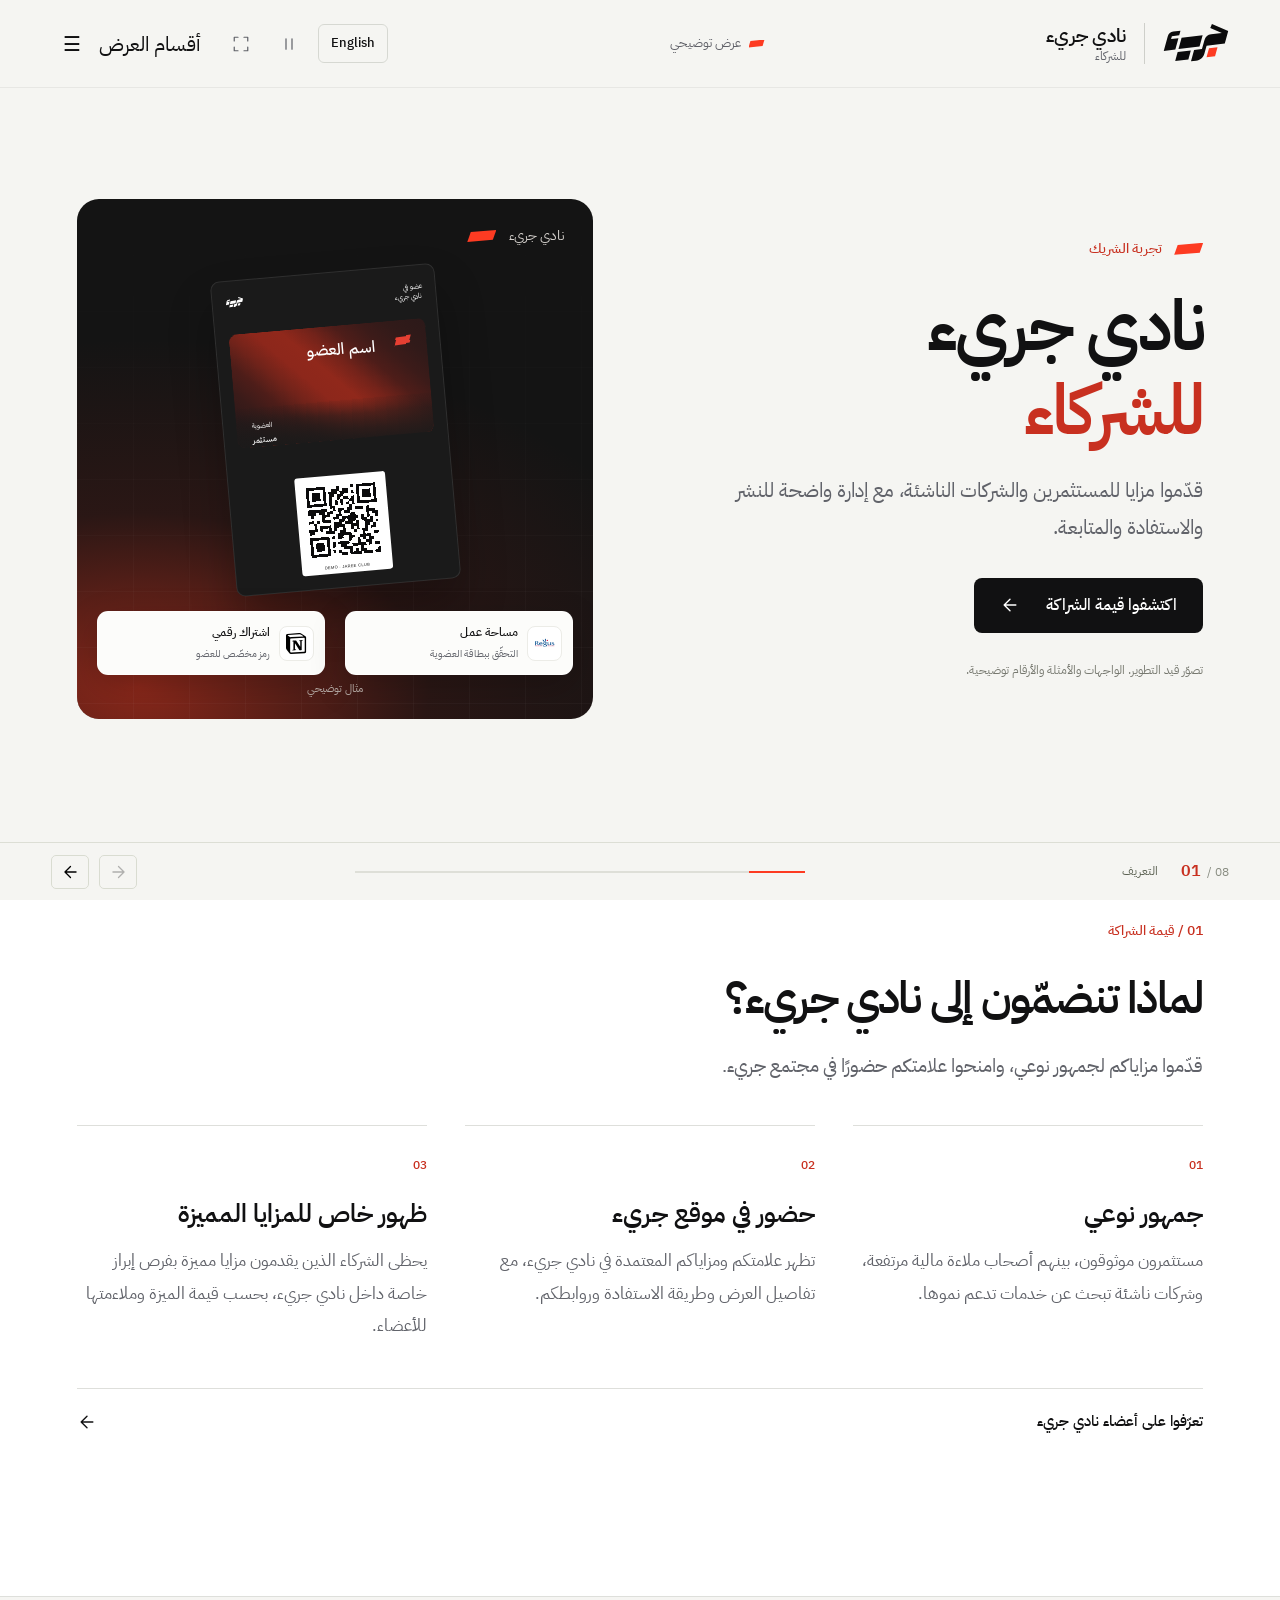
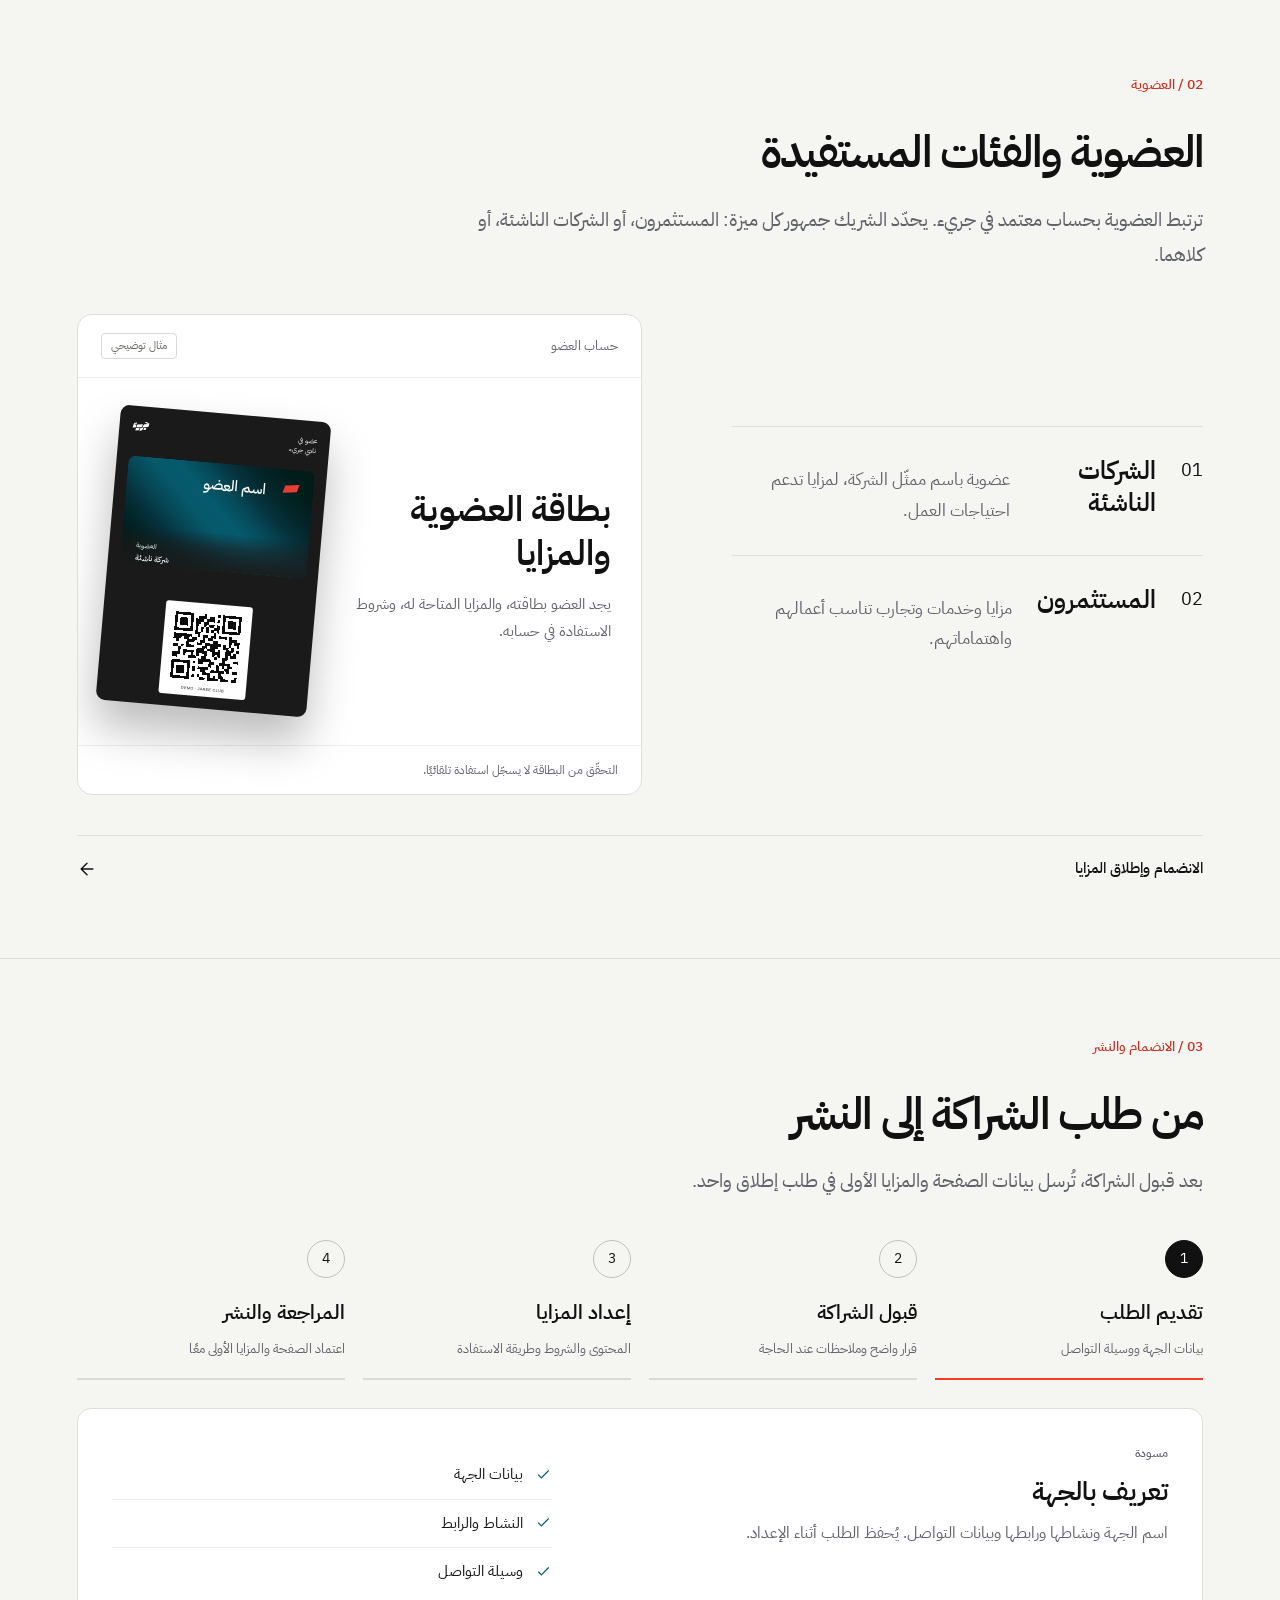
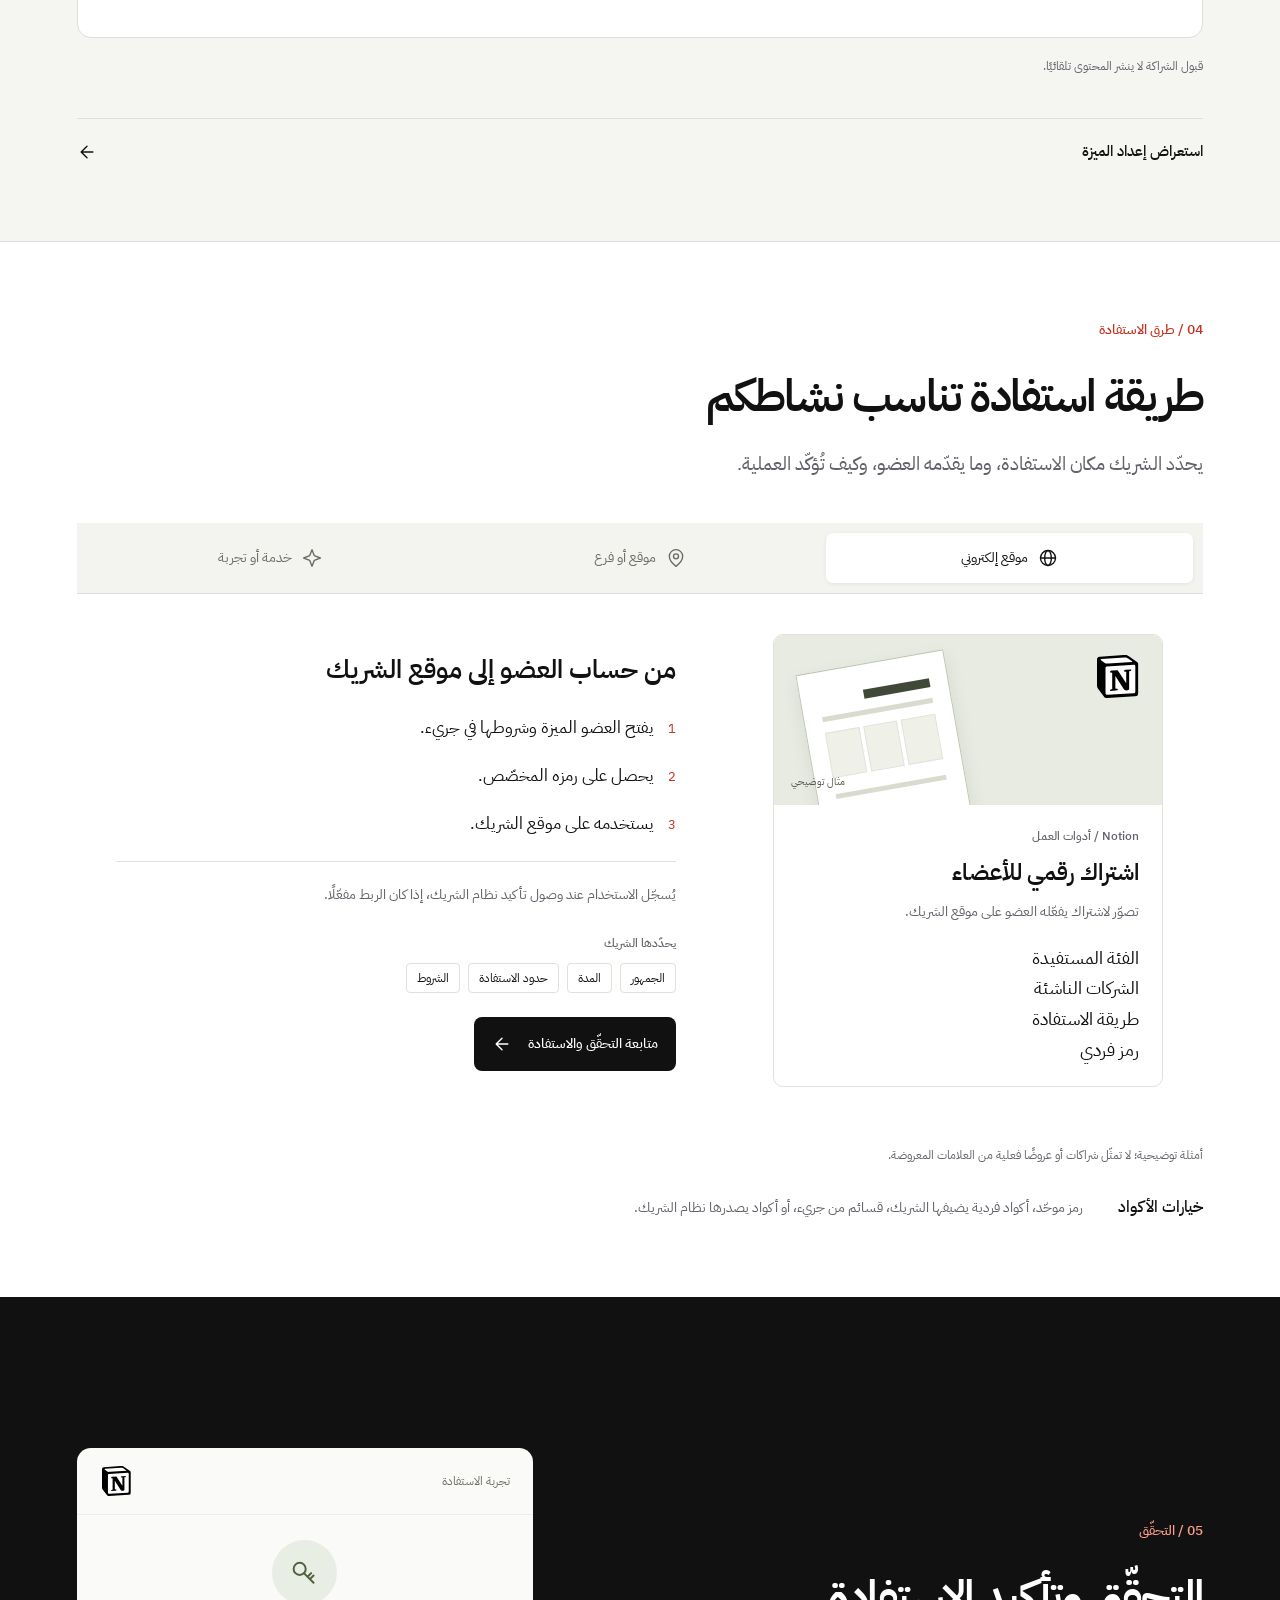
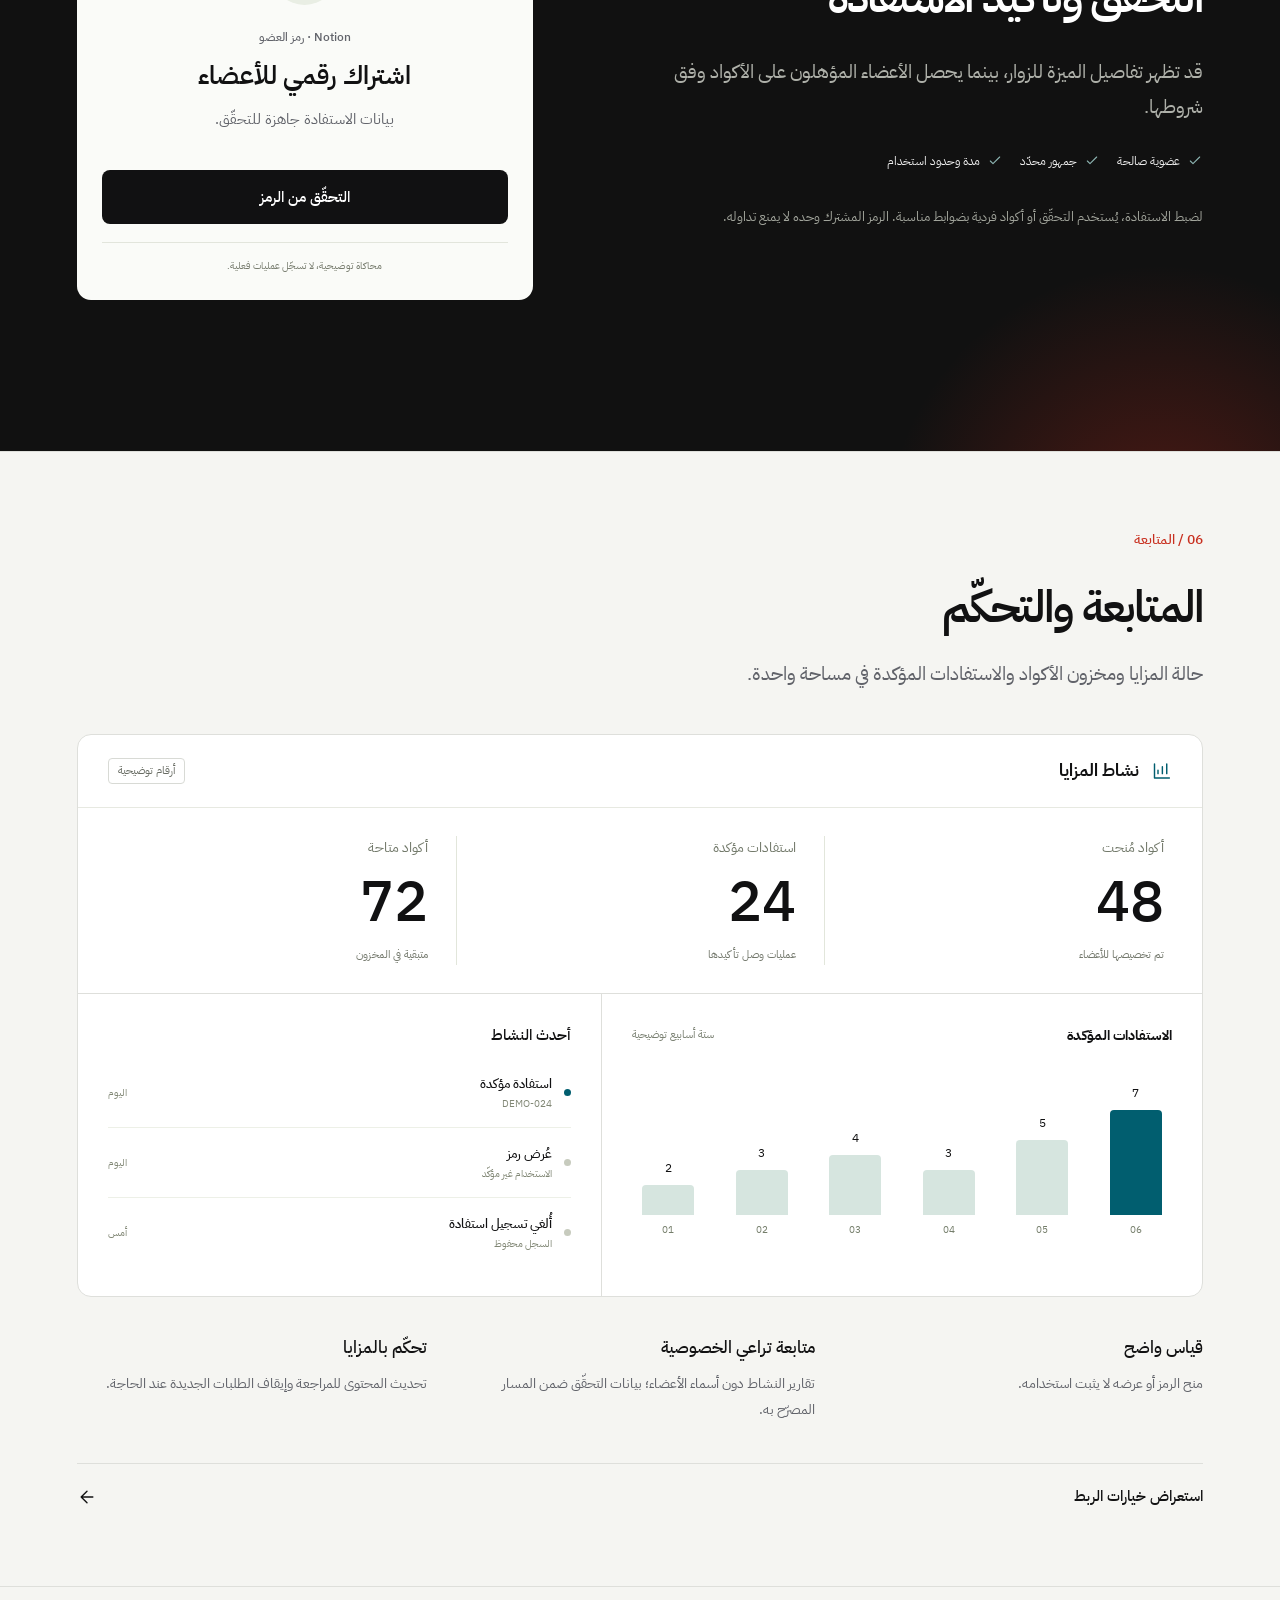
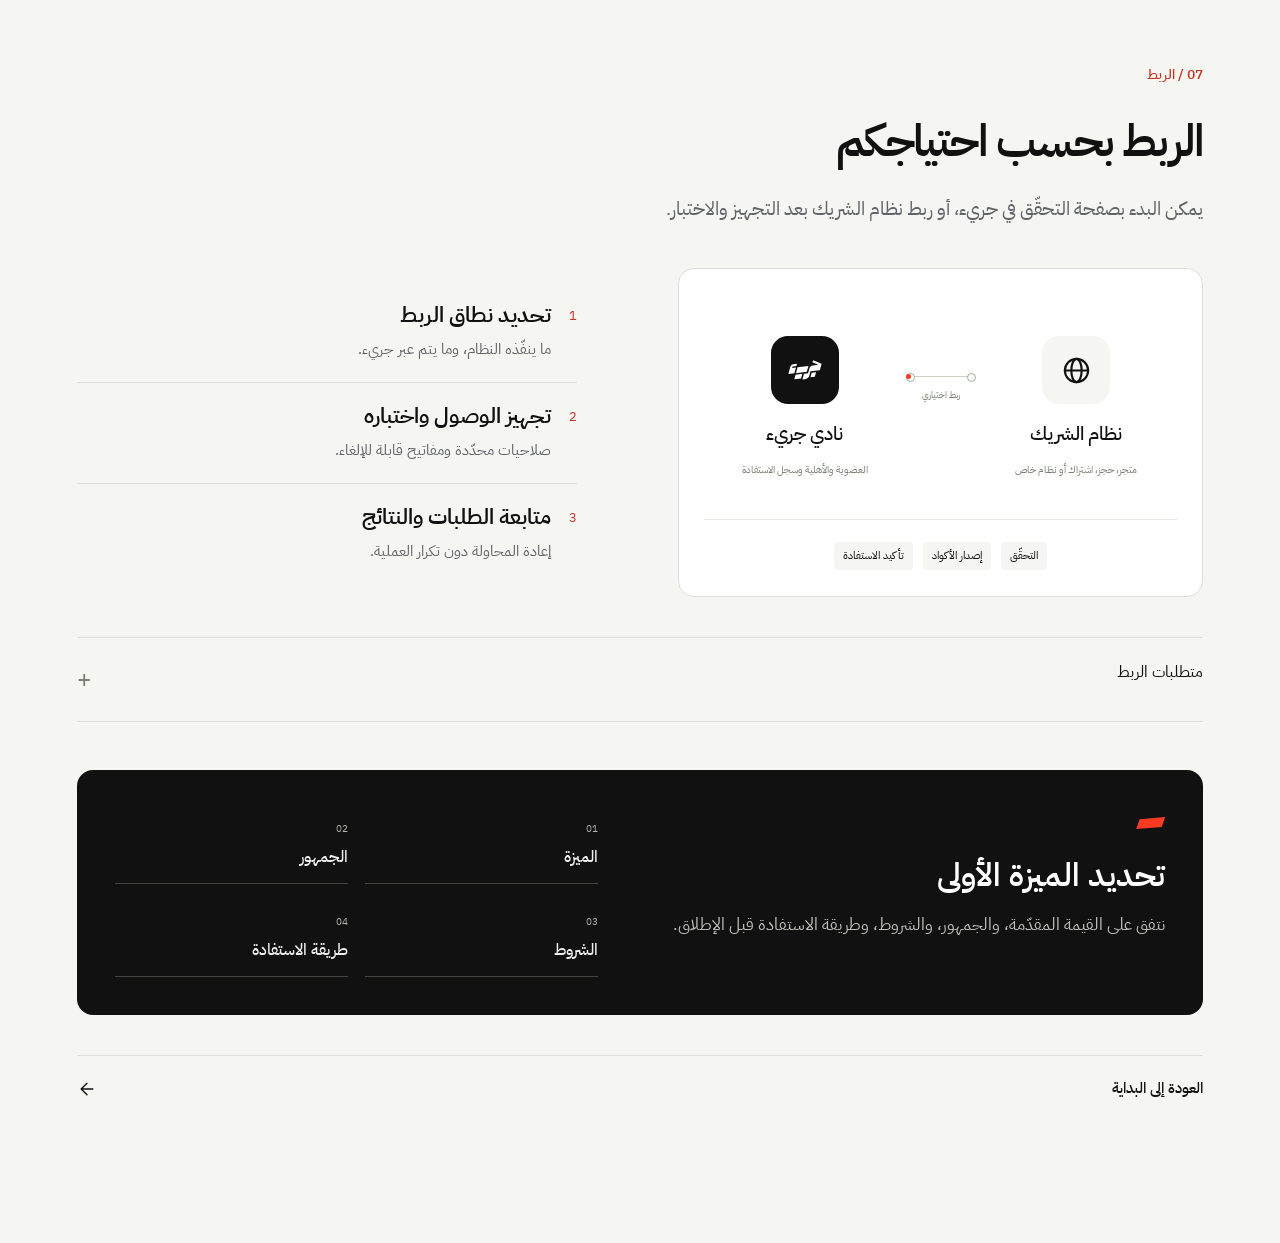
==== commit 302713f5: "Restore the original partner presentation The revision replaced the published page in c60a6d7. It mo" ====
--- a/partners/index.html
+++ b/partners/index.html
@@ -2,7 +2,7 @@
 <html lang="ar" dir="rtl">
 <head>
 <meta charset="utf-8"><meta name="viewport" content="width=device-width, initial-scale=1">
-<meta name="theme-color" content="#111112"><meta name="description" content="تعرّفوا على رحلة الشريك في نادي جريء: الانضمام، وطرح المزايا، والاستفادة، والمتابعة، والربط.">
+<meta name="theme-color" content="#111112"><meta name="description" content="تعرّف إلى رحلة الشريك في نادي جريء: الانضمام، طرح المزايا، الاستفادة، المتابعة والربط.">
 <title>نادي جريء | تجربة الشريك</title>
 <link rel="icon" type="image/svg+xml" href="assets/jaree.svg">
 <link rel="alternate" hreflang="ar" href="index.html"><link rel="alternate" hreflang="en" href="en.html">
@@ -21,8 +21,6 @@
   <symbol id="i-chart" viewBox="0 0 24 24"><path d="M4 4v16h17M8 15v-4m5 4V7m5 8V4"/></symbol>
   <symbol id="i-link" viewBox="0 0 24 24"><path d="m10 14 4-4m-6 6-2 2a4 4 0 0 1-6-6l5-5a4 4 0 0 1 6 0m2 2 2-2a4 4 0 0 1 6 6l-5 5a4 4 0 0 1-6 0" transform="translate(1 -1)"/></symbol>
   <symbol id="i-pause" viewBox="0 0 24 24"><path d="M8 5v14M16 5v14"/></symbol>
-  <symbol id="i-play" viewBox="0 0 24 24"><path d="M8 5.5v13l10-6.5-10-6.5Z"/></symbol>
-  <symbol id="i-menu" viewBox="0 0 24 24"><path d="M4 7h16M4 12h16M4 17h16"/></symbol>
   <symbol id="i-expand" viewBox="0 0 24 24"><path d="M8 3H3v5m13-5h5v5M3 16v5h5m13-5v5h-5"/></symbol>
   <symbol id="i-globe" viewBox="0 0 24 24"><circle cx="12" cy="12" r="9"/><ellipse cx="12" cy="12" rx="4" ry="9"/><path d="M3 12h18"/></symbol>
   <symbol id="i-place" viewBox="0 0 24 24"><path d="M20 10c0 6-8 12-8 12S4 16 4 10a8 8 0 1 1 16 0Z"/><circle cx="12" cy="10" r="3"/></symbol>
@@ -30,12 +28,12 @@
 </defs></svg>
 <header class="site-header">
 <a class="wordmark" href="#intro" aria-label="بداية العرض"><img src="assets/jaree.svg" alt="نادي جريء" width="66" height="38"><span>نادي جريء<small>للشركاء</small></span></a>
-<span class="concept-label"><span class="tiny-dash"></span>تصوّر أوّلي</span>
+<span class="concept-label"><span class="tiny-dash"></span>عرض توضيحي</span>
 <div class="header-tools">
 <a id="language-switch" class="language-switch" href="en.html" lang="en" dir="ltr">English</a>
 <button class="icon-button" id="motion-toggle" aria-label="إيقاف الحركة" aria-pressed="false"><svg class="" aria-hidden="true"><use href="#i-pause"/></svg></button>
 <button class="icon-button fullscreen-control" id="fullscreen" aria-label="ملء الشاشة"><svg class="" aria-hidden="true"><use href="#i-expand"/></svg></button>
-<details class="chapter-menu"><summary aria-label="أقسام العرض"><span class="menu-word">أقسام العرض</span><svg class="menu-icon" aria-hidden="true"><use href="#i-menu"/></svg></summary><nav aria-label="أقسام العرض"><a href="#intro"><b>01</b><span>التعريف</span></a><a href="#value"><b>02</b><span>قيمة الشراكة</span></a><a href="#members"><b>03</b><span>العضوية</span></a><a href="#join"><b>04</b><span>الانضمام والنشر</span></a><a href="#benefit"><b>05</b><span>طرق الاستفادة</span></a><a href="#trust"><b>06</b><span>التحقّق</span></a><a href="#insights"><b>07</b><span>المتابعة</span></a><a href="#connect"><b>08</b><span>الربط</span></a></nav></details>
+<details class="chapter-menu"><summary aria-label="أقسام العرض"><span class="menu-word">أقسام العرض</span><span class="menu-glyph" aria-hidden="true">☰</span></summary><nav aria-label="أقسام العرض"><a href="#intro"><b>01</b><span>التعريف</span></a><a href="#value"><b>02</b><span>قيمة الشراكة</span></a><a href="#members"><b>03</b><span>العضوية</span></a><a href="#join"><b>04</b><span>الانضمام والنشر</span></a><a href="#benefit"><b>05</b><span>طرق الاستفادة</span></a><a href="#trust"><b>06</b><span>التحقّق</span></a><a href="#insights"><b>07</b><span>المتابعة</span></a><a href="#connect"><b>08</b><span>الربط</span></a></nav></details>
 </div></header>
 <main id="main">
 <section class="chapter hero" id="intro" data-title="التعريف" aria-labelledby="intro-title">
@@ -49,31 +47,31 @@
 <div class="floating-benefit regus-float"><span class="logo-tile"><img src="assets/regus.svg" alt="Regus"></span><div><b>مساحة عمل</b><small>التحقّق ببطاقة العضوية</small></div></div>
 <span class="art-foot">مثال توضيحي</span></div></section>
 <section class="chapter partner-value" id="value" data-title="قيمة الشراكة" aria-labelledby="value-title">
-<div class="section-heading reveal"><p class="eyebrow">02 / قيمة الشراكة</p><h2 id="value-title">لماذا تنضمّون إلى نادي جريء؟</h2><p class="lead">قدّموا مزاياكم لجمهور نوعي، وامنحوا علامتكم حضورًا في مجتمع جريء.</p></div><div class="partner-value-grid reveal"><article><span class="value-number">01</span><h3>جمهور نوعي</h3><p>مستثمرون موثوقون، بينهم أصحاب ملاءة مالية مرتفعة، وشركات ناشئة تبحث عن خدمات تدعم نموها.</p></article><article><span class="value-number">02</span><h3>حضور في موقع جريء</h3><p>تظهر علامتكم ومزاياكم المعتمدة في نادي جريء، مع تفاصيل العرض وطريقة الاستفادة وروابطكم.</p></article><article><span class="value-number">03</span><h3>ظهور خاص للمزايا المميزة</h3><p>قد يحظى الشركاء الذين يقدّمون مزايا مميزة بإبراز خاص داخل نادي جريء، بحسب قيمة الميزة وملاءمتها للأعضاء.</p></article></div><a class="section-next" href="#members"><span>تعرّفوا على أعضاء نادي جريء</span><svg class="" aria-hidden="true"><use href="#i-arrow"/></svg></a></section>
+<div class="section-heading reveal"><p class="eyebrow">01 / قيمة الشراكة</p><h2 id="value-title">لماذا تنضمّون إلى نادي جريء؟</h2><p class="lead">قدّموا مزاياكم لجمهور نوعي، وامنحوا علامتكم حضورًا في مجتمع جريء.</p></div><div class="partner-value-grid reveal"><article><span class="value-number">01</span><h3>جمهور نوعي</h3><p>مستثمرون موثوقون، بينهم أصحاب ملاءة مالية مرتفعة، وشركات ناشئة تبحث عن خدمات تدعم نموها.</p></article><article><span class="value-number">02</span><h3>حضور في موقع جريء</h3><p>تظهر علامتكم ومزاياكم المعتمدة في نادي جريء، مع تفاصيل العرض وطريقة الاستفادة وروابطكم.</p></article><article><span class="value-number">03</span><h3>ظهور خاص للمزايا المميزة</h3><p>يحظى الشركاء الذين يقدمون مزايا مميزة بفرص إبراز خاصة داخل نادي جريء، بحسب قيمة الميزة وملاءمتها للأعضاء.</p></article></div><a class="section-next" href="#members"><span>تعرّفوا على أعضاء نادي جريء</span><svg class="" aria-hidden="true"><use href="#i-arrow"/></svg></a></section>
 <section class="chapter members" id="members" data-title="العضوية" aria-labelledby="members-title">
-<div class="section-heading reveal"><p class="eyebrow">03 / العضوية</p><h2 id="members-title">العضوية والفئات المستفيدة</h2><p class="lead">ترتبط العضوية بحساب معتمد في جريء. يحدّد الشريك جمهور كل ميزة: المستثمرون، أو الشركات الناشئة، أو كلاهما.</p></div><div class="audience-layout reveal"><div class="audience-list"><article><span>01</span><h3>الشركات الناشئة</h3><p>عضوية يحملها ممثّل الشركة، ومزايا تدعم احتياجات العمل.</p></article><article><span>02</span><h3>المستثمرون</h3><p>مزايا وخدمات وتجارب تناسب أعمالهم واهتماماتهم.</p></article></div><div class="member-window"><div class="window-title"><span>حساب العضو</span><span class="outline-tag">مثال توضيحي</span></div><div class="member-window-body"><div><h3>بطاقة العضوية والمزايا</h3><p>يجد العضو بطاقته، والمزايا المتاحة له، وشروط الاستفادة في حسابه.</p></div><div class="membership-card small-card">
+<div class="section-heading reveal"><p class="eyebrow">02 / العضوية</p><h2 id="members-title">العضوية والفئات المستفيدة</h2><p class="lead">ترتبط العضوية بحساب معتمد في جريء. يحدّد الشريك جمهور كل ميزة: المستثمرون، أو الشركات الناشئة، أو كلاهما.</p></div><div class="audience-layout reveal"><div class="audience-list"><article><span>01</span><h3>الشركات الناشئة</h3><p>عضوية باسم ممثّل الشركة، لمزايا تدعم احتياجات العمل.</p></article><article><span>02</span><h3>المستثمرون</h3><p>مزايا وخدمات وتجارب تناسب أعمالهم واهتماماتهم.</p></article></div><div class="member-window"><div class="window-title"><span>حساب العضو</span><span class="outline-tag">مثال توضيحي</span></div><div class="member-window-body"><div><h3>بطاقة العضوية والمزايا</h3><p>يجد العضو بطاقته، والمزايا المتاحة له، وشروط الاستفادة في حسابه.</p></div><div class="membership-card small-card">
       <div class="card-top"><div>عضو في<br><b>نادي جريء</b></div><img src="assets/jaree-white.svg" alt=""></div>
       <div class="card-color teal"><strong>اسم العضو</strong><span>العضوية<b>شركة ناشئة</b></span></div>
       <div class="card-qr"><img src="assets/qr.svg" alt=""><small>DEMO · JAREE CLUB</small></div>
     </div></div><div class="member-window-foot">التحقّق من البطاقة لا يسجّل استفادة تلقائيًا.</div></div></div><a class="section-next" href="#join"><span>الانضمام وإطلاق المزايا</span><svg class="" aria-hidden="true"><use href="#i-arrow"/></svg></a></section>
 <section class="chapter join" id="join" data-title="الانضمام والنشر" aria-labelledby="join-title">
-<div class="section-heading reveal"><p class="eyebrow">04 / الانضمام والنشر</p><h2 id="join-title">من طلب الشراكة إلى النشر</h2><p class="lead">بعد قبول الشراكة، تُرسل بيانات الصفحة والمزايا الأولى في طلب إطلاق واحد.</p></div><ol class="journey reveal"><li><button type="button" class="journey-stage" data-stage="0" aria-pressed="true" aria-controls="stage-panel"><span class="step-number">1</span><strong>تقديم الطلب</strong><span>بيانات الجهة ووسيلة التواصل</span></button></li><li><button type="button" class="journey-stage" data-stage="1" aria-pressed="false" aria-controls="stage-panel"><span class="step-number">2</span><strong>قبول الشراكة</strong><span>قرار واضح وملاحظات عند الحاجة</span></button></li><li><button type="button" class="journey-stage" data-stage="2" aria-pressed="false" aria-controls="stage-panel"><span class="step-number">3</span><strong>إعداد المزايا</strong><span>المحتوى والشروط وطريقة الاستفادة</span></button></li><li><button type="button" class="journey-stage" data-stage="3" aria-pressed="false" aria-controls="stage-panel"><span class="step-number">4</span><strong>المراجعة والنشر</strong><span>اعتماد الصفحة والمزايا الأولى معًا</span></button></li></ol>
-<div class="stage-panel reveal" id="stage-panel" aria-live="polite"><div><span class="small-label" id="stage-status">مسودة</span><h3 id="stage-title">تعريف بالجهة</h3><p id="stage-body">اسم الجهة ونشاطها وبيانات التواصل، ورابط موقعها إن وُجد. يُحفظ الطلب أثناء الإعداد.</p></div><ul id="stage-rows"><li><svg class="" aria-hidden="true"><use href="#i-check"/></svg><span>بيانات الجهة</span></li><li><svg class="" aria-hidden="true"><use href="#i-check"/></svg><span>النشاط والرابط</span></li><li><svg class="" aria-hidden="true"><use href="#i-check"/></svg><span>وسيلة التواصل</span></li></ul></div>
-<p class="section-note">قبول الشراكة لا ينشر المحتوى تلقائيًا.</p><a class="section-next" href="#benefit"><span>استعراض طرق الاستفادة</span><svg class="" aria-hidden="true"><use href="#i-arrow"/></svg></a></section>
+<div class="section-heading reveal"><p class="eyebrow">03 / الانضمام والنشر</p><h2 id="join-title">من طلب الشراكة إلى النشر</h2><p class="lead">بعد قبول الشراكة، تُرسل بيانات الصفحة والمزايا الأولى في طلب إطلاق واحد.</p></div><ol class="journey reveal"><li><button type="button" class="journey-stage" data-stage="0" aria-pressed="true" aria-controls="stage-panel"><span class="step-number">1</span><strong>تقديم الطلب</strong><span>بيانات الجهة ووسيلة التواصل</span></button></li><li><button type="button" class="journey-stage" data-stage="1" aria-pressed="false" aria-controls="stage-panel"><span class="step-number">2</span><strong>قبول الشراكة</strong><span>قرار واضح وملاحظات عند الحاجة</span></button></li><li><button type="button" class="journey-stage" data-stage="2" aria-pressed="false" aria-controls="stage-panel"><span class="step-number">3</span><strong>إعداد المزايا</strong><span>المحتوى والشروط وطريقة الاستفادة</span></button></li><li><button type="button" class="journey-stage" data-stage="3" aria-pressed="false" aria-controls="stage-panel"><span class="step-number">4</span><strong>المراجعة والنشر</strong><span>اعتماد الصفحة والمزايا الأولى معًا</span></button></li></ol>
+<div class="stage-panel reveal" id="stage-panel" aria-live="polite"><div><span class="small-label" id="stage-status">مسودة</span><h3 id="stage-title">تعريف بالجهة</h3><p id="stage-body">اسم الجهة ونشاطها ورابطها وبيانات التواصل. يُحفظ الطلب أثناء الإعداد.</p></div><ul id="stage-rows"><li><svg class="" aria-hidden="true"><use href="#i-check"/></svg><span>بيانات الجهة</span></li><li><svg class="" aria-hidden="true"><use href="#i-check"/></svg><span>النشاط والرابط</span></li><li><svg class="" aria-hidden="true"><use href="#i-check"/></svg><span>وسيلة التواصل</span></li></ul></div>
+<p class="section-note">قبول الشراكة لا ينشر المحتوى تلقائيًا.</p><a class="section-next" href="#benefit"><span>استعراض إعداد الميزة</span><svg class="" aria-hidden="true"><use href="#i-arrow"/></svg></a></section>
 <section class="chapter benefit" id="benefit" data-title="طرق الاستفادة" aria-labelledby="benefit-title">
-<div class="section-heading reveal"><p class="eyebrow">05 / طرق الاستفادة</p><h2 id="benefit-title">طريقة استفادة تناسب نشاطكم</h2><p class="lead">يحدّد الشريك مكان الاستفادة، وما يقدّمه العضو، وكيف تُؤكّد العملية.</p></div><div class="benefit-selector reveal"><div class="method-tabs" role="tablist" aria-label="طريقة استفادة تناسب نشاطكم"><button role="tab" id="tab-digital" data-method="digital" aria-controls="method-panel" aria-selected="true" tabindex="0"><svg class="" aria-hidden="true"><use href="#i-globe"/></svg><span>عبر الإنترنت</span></button><button role="tab" id="tab-venue" data-method="venue" aria-controls="method-panel" aria-selected="false" tabindex="-1"><svg class="" aria-hidden="true"><use href="#i-place"/></svg><span>حضوريًا</span></button><button role="tab" id="tab-experience" data-method="experience" aria-controls="method-panel" aria-selected="false" tabindex="-1"><svg class="" aria-hidden="true"><use href="#i-spark"/></svg><span>خدمة أو تجربة</span></button></div><div class="method-content" id="method-panel" role="tabpanel" aria-labelledby="tab-digital"><article class="offer-preview"><div class="offer-cover"><img id="offer-logo" src="assets/notion.svg" alt="Notion"><div class="notion-graphic" id="offer-graphic"><div class="note-sheet"><span></span><span></span><div><i></i><i></i><i></i></div><span></span></div></div><span class="cover-label">مثال توضيحي</span></div><div class="offer-body"><span class="small-label" id="offer-brand">Notion / أدوات العمل</span><h3 id="offer-title">اشتراك رقمي للأعضاء</h3><p id="offer-body">تصوّر لاشتراك يفعّله العضو على موقع الشريك.</p><dl><div><dt>الفئة المستفيدة</dt><dd id="offer-audience">الشركات الناشئة</dd></div><div><dt>طريقة الاستفادة</dt><dd id="offer-method">رمز فردي</dd></div><div><dt>حدّ الاستفادة</dt><dd id="offer-limit">استخدام واحد</dd></div></dl></div></article><div class="method-explanation"><h3 id="method-heading">من حساب العضو إلى موقع الشريك</h3><ol id="method-steps"><li><span>1</span>يفتح العضو الميزة وشروطها في جريء.</li><li><span>2</span>يحصل على رمزه المخصّص.</li><li><span>3</span>يستخدمه على موقع الشريك.</li></ol><p class="method-note" id="method-note">يُسجّل الاستخدام عند وصول تأكيد نظام الشريك، إذا كان الربط مفعّلًا.</p><div class="your-controls"><span class="small-label">يحدّدها الشريك</span><div><span>الجمهور</span><span>المدة</span><span>حدود الاستفادة</span><span>الشروط</span></div></div><a class="button primary flow-link" href="#trust">متابعة التحقّق والاستفادة<svg class="" aria-hidden="true"><use href="#i-arrow"/></svg></a></div></div></div>
-<p class="brand-note">أمثلة توضيحية؛ لا تمثّل شراكات أو عروضًا فعلية من العلامات المعروضة.</p><div class="code-options"><b>خيارات الرموز</b><p>رمز مشترك، أو رموز فردية يضيفها الشريك، أو قسائم من جريء، أو رموز يصدرها نظام الشريك.</p></div></section>
+<div class="section-heading reveal"><p class="eyebrow">04 / طرق الاستفادة</p><h2 id="benefit-title">طريقة استفادة تناسب نشاطكم</h2><p class="lead">يحدّد الشريك مكان الاستفادة، وما يقدّمه العضو، وكيف تُؤكّد العملية.</p></div><div class="benefit-selector reveal"><div class="method-tabs" role="tablist" aria-label="طريقة استفادة تناسب نشاطكم"><button role="tab" id="tab-digital" data-method="digital" aria-controls="method-panel" aria-selected="true" tabindex="0"><svg class="" aria-hidden="true"><use href="#i-globe"/></svg><span>موقع إلكتروني</span></button><button role="tab" id="tab-venue" data-method="venue" aria-controls="method-panel" aria-selected="false" tabindex="-1"><svg class="" aria-hidden="true"><use href="#i-place"/></svg><span>موقع أو فرع</span></button><button role="tab" id="tab-experience" data-method="experience" aria-controls="method-panel" aria-selected="false" tabindex="-1"><svg class="" aria-hidden="true"><use href="#i-spark"/></svg><span>خدمة أو تجربة</span></button></div><div class="method-content" id="method-panel" role="tabpanel" aria-labelledby="tab-digital"><article class="offer-preview"><div class="offer-cover"><img id="offer-logo" src="assets/notion.svg" alt="Notion"><div class="notion-graphic" id="offer-graphic"><div class="note-sheet"><span></span><span></span><div><i></i><i></i><i></i></div><span></span></div></div><span class="cover-label">مثال توضيحي</span></div><div class="offer-body"><span class="small-label" id="offer-brand">Notion / أدوات العمل</span><h3 id="offer-title">اشتراك رقمي للأعضاء</h3><p id="offer-body">تصوّر لاشتراك يفعّله العضو على موقع الشريك.</p><dl><div><dt>الفئة المستفيدة</dt><dd id="offer-audience">الشركات الناشئة</dd></div><div><dt>طريقة الاستفادة</dt><dd id="offer-method">رمز فردي</dd></div></dl></div></article><div class="method-explanation"><h3 id="method-heading">من حساب العضو إلى موقع الشريك</h3><ol id="method-steps"><li><span>1</span>يفتح العضو الميزة وشروطها في جريء.</li><li><span>2</span>يحصل على رمزه المخصّص.</li><li><span>3</span>يستخدمه على موقع الشريك.</li></ol><p class="method-note" id="method-note">يُسجّل الاستخدام عند وصول تأكيد نظام الشريك، إذا كان الربط مفعّلًا.</p><div class="your-controls"><span class="small-label">يحدّدها الشريك</span><div><span>الجمهور</span><span>المدة</span><span>حدود الاستفادة</span><span>الشروط</span></div></div><a class="button primary flow-link" href="#trust">متابعة التحقّق والاستفادة<svg class="" aria-hidden="true"><use href="#i-arrow"/></svg></a></div></div></div>
+<p class="brand-note">أمثلة توضيحية؛ لا تمثّل شراكات أو عروضًا فعلية من العلامات المعروضة.</p><div class="code-options"><b>خيارات الأكواد</b><p>رمز موحّد، أكواد فردية يضيفها الشريك، قسائم من جريء، أو أكواد يصدرها نظام الشريك.</p></div></section>
 <section class="chapter trust" id="trust" data-title="التحقّق" aria-labelledby="trust-title">
-<div class="trust-copy reveal"><p class="eyebrow light">06 / التحقّق</p><h2 id="trust-title">التحقّق وتأكيد الاستفادة</h2><p class="lead">قد تظهر تفاصيل الميزة للزوار، بينما يحصل الأعضاء المؤهلون على الرموز وفق شروطها.</p><div class="trust-rules"><span><svg class="" aria-hidden="true"><use href="#i-check"/></svg>عضوية صالحة</span><span><svg class="" aria-hidden="true"><use href="#i-check"/></svg>جمهور محدّد</span><span><svg class="" aria-hidden="true"><use href="#i-check"/></svg>مدة وحدود استخدام</span></div><p class="trust-footnote">لضبط الاستفادة، يُستخدم التحقّق أو رموز فردية بضوابط مناسبة. الرمز المشترك وحده لا يمنع تداوله.</p></div>
-<div class="verification-demo reveal" role="region" aria-label="تجربة الاستفادة"><div class="window-title"><span id="verification-place">في نظام الشريك</span><img id="verification-logo" src="assets/notion.svg" alt="Notion"></div><div class="verification-content"><div class="verification-state" id="verification-state" aria-live="polite" aria-atomic="true"><div class="verification-symbol"><svg class="" aria-hidden="true"><use href="#i-key"/></svg></div><span class="small-label" id="verification-token">رمز العضو</span><h3 id="verification-title">اشتراك رقمي للأعضاء</h3><p id="verification-body">تحقّقوا من الأهلية أولًا؛ لا يُسجَّل شيء في هذه المرحلة.</p><div class="verification-detail" id="verification-detail" hidden></div></div><div class="verification-action"><button class="button primary" id="verify-button">التحقّق من الرمز<svg class="" aria-hidden="true"><use href="#i-arrow"/></svg></button><a class="button primary" id="activity-link" href="#insights" hidden>عرض العملية في السجل<svg class="" aria-hidden="true"><use href="#i-arrow"/></svg></a><button class="text-button" id="repeat-button" hidden>إعادة طلب التأكيد</button><button class="text-button" id="verify-reset" hidden>بدء التجربة من جديد</button></div><div class="demo-only">محاكاة توضيحية، لا تسجّل عمليات فعلية.</div></div></div>
+<div class="trust-copy reveal"><p class="eyebrow light">05 / التحقّق</p><h2 id="trust-title">التحقّق وتأكيد الاستفادة</h2><p class="lead">قد تظهر تفاصيل الميزة للزوار، بينما يحصل الأعضاء المؤهلون على الأكواد وفق شروطها.</p><div class="trust-rules"><span><svg class="" aria-hidden="true"><use href="#i-check"/></svg>عضوية صالحة</span><span><svg class="" aria-hidden="true"><use href="#i-check"/></svg>جمهور محدّد</span><span><svg class="" aria-hidden="true"><use href="#i-check"/></svg>مدة وحدود استخدام</span></div><p class="trust-footnote">لضبط الاستفادة، يُستخدم التحقّق أو أكواد فردية بضوابط مناسبة. الرمز المشترك وحده لا يمنع تداوله.</p></div>
+<div class="verification-demo reveal"><div class="window-title"><span>تجربة الاستفادة</span><img id="verification-logo" src="assets/notion.svg" alt="Notion"></div><div class="verification-content"><div class="verification-state" id="verification-state" aria-live="polite" aria-atomic="true"><div class="verification-symbol"><svg class="" aria-hidden="true"><use href="#i-key"/></svg></div><span class="small-label" id="verification-token">رمز العضو</span><h3 id="verification-title">اشتراك رقمي للأعضاء</h3><p id="verification-body">بيانات الاستفادة جاهزة للتحقّق.</p><div class="verification-detail" id="verification-detail" hidden></div></div><div class="verification-action"><button class="button primary" id="verify-button">التحقّق من الرمز<svg class="" aria-hidden="true"><use href="#i-arrow"/></svg></button><a class="button primary" id="activity-link" href="#insights" hidden>عرض العملية في السجل<svg class="" aria-hidden="true"><use href="#i-arrow"/></svg></a><button class="text-button" id="repeat-button" hidden>إعادة طلب التأكيد</button><button class="text-button" id="verify-reset" hidden>بدء التجربة من جديد</button></div><div class="demo-only">محاكاة توضيحية، لا تسجّل عمليات فعلية.</div></div></div>
 </section>
 <section class="chapter insights" id="insights" data-title="المتابعة" aria-labelledby="insights-title">
-<div class="section-heading reveal"><p class="eyebrow">07 / المتابعة</p><h2 id="insights-title">المتابعة والتحكّم</h2><p class="lead">حالة المزايا ومخزون الرموز والاستفادات المؤكدة في مساحة واحدة.</p></div><div class="dashboard-preview reveal"><div class="dashboard-header"><div><svg class="" aria-hidden="true"><use href="#i-chart"/></svg><b>نشاط المزايا</b></div><span class="outline-tag">أرقام توضيحية</span></div><div class="metrics"><div><span>رموز ممنوحة</span><strong id="metric-0">48</strong><small>مُنحت للأعضاء، ولا تُحتسب استخدامًا</small></div><div><span>استفادات مؤكدة</span><strong id="metric-1">24</strong><small>تُسجَّل بعد التأكيد فقط</small></div><div><span>رموز متاحة</span><strong id="metric-2">72</strong><small>جاهزة لأعضاء جدد</small></div></div><div class="dashboard-lower"><div class="chart-area"><div class="chart-title"><b>الاستفادات المؤكدة</b><span>ستة أسابيع توضيحية</span></div><div class="bar-chart" role="img" aria-label="الاستفادات المؤكدة: 2, 3, 4, 3, 5, 7"><div><span id="bar-value-0">2</span><i id="bar-0" style="--bar:25.0%"></i><small>01</small></div><div><span id="bar-value-1">3</span><i id="bar-1" style="--bar:37.5%"></i><small>02</small></div><div><span id="bar-value-2">4</span><i id="bar-2" style="--bar:50.0%"></i><small>03</small></div><div><span id="bar-value-3">3</span><i id="bar-3" style="--bar:37.5%"></i><small>04</small></div><div><span id="bar-value-4">5</span><i id="bar-4" style="--bar:62.5%"></i><small>05</small></div><div><span id="bar-value-5">7</span><i id="bar-5" style="--bar:87.5%"></i><small>06</small></div></div></div><div class="activity-example"><b>أحدث النشاط</b><div class="activity-row new-activity" id="new-activity" hidden><span class="event-dot"></span><div><b id="new-activity-title">استفادة مؤكدة</b><small id="new-activity-detail"></small></div><span>اليوم</span></div><div class="activity-row"><span class="event-dot "></span><div><b>استفادة مؤكدة</b><small><bdi>DEMO-024</bdi></small></div><span>اليوم</span></div><div class="activity-row"><span class="event-dot neutral-dot"></span><div><b>عُرض رمز</b><small><bdi>الاستخدام غير مؤكّد</bdi></small></div><span>اليوم</span></div><div class="activity-row"><span class="event-dot neutral-dot"></span><div><b>أُلغي تسجيل استفادة</b><small><bdi>السجل محفوظ</bdi></small></div><span>أمس</span></div></div></div></div>
-<div class="insight-principles reveal"><div><b>قياس واضح</b><p>منح الرمز أو عرضه لا يثبت استخدامه.</p></div><div><b>متابعة تراعي الخصوصية</b><p>تقارير النشاط دون أسماء الأعضاء؛ بيانات التحقّق ضمن المسار المصرّح به.</p></div><div><b>تحكّم بالمزايا</b><p>إرسال تعديلات المحتوى للمراجعة، وإيقاف الطلبات الجديدة عند الحاجة.</p></div></div><a class="section-next" href="#connect"><span>استعراض خيارات الربط</span><svg class="" aria-hidden="true"><use href="#i-arrow"/></svg></a></section>
+<div class="section-heading reveal"><p class="eyebrow">06 / المتابعة</p><h2 id="insights-title">المتابعة والتحكّم</h2><p class="lead">حالة المزايا ومخزون الأكواد والاستفادات المؤكدة في مساحة واحدة.</p></div><div class="dashboard-preview reveal"><div class="dashboard-header"><div><svg class="" aria-hidden="true"><use href="#i-chart"/></svg><b>نشاط المزايا</b></div><span class="outline-tag">أرقام توضيحية</span></div><div class="metrics"><div><span>أكواد مُنحت</span><strong id="metric-0">48</strong><small>تم تخصيصها للأعضاء</small></div><div><span>استفادات مؤكدة</span><strong id="metric-1">24</strong><small>عمليات وصل تأكيدها</small></div><div><span>أكواد متاحة</span><strong id="metric-2">72</strong><small>متبقية في المخزون</small></div></div><div class="dashboard-lower"><div class="chart-area"><div class="chart-title"><b>الاستفادات المؤكدة</b><span>ستة أسابيع توضيحية</span></div><div class="bar-chart" role="img" aria-label="الاستفادات المؤكدة: 2, 3, 4, 3, 5, 7"><div><span id="bar-value-0">2</span><i id="bar-0" style="--bar:25.0%"></i><small>01</small></div><div><span id="bar-value-1">3</span><i id="bar-1" style="--bar:37.5%"></i><small>02</small></div><div><span id="bar-value-2">4</span><i id="bar-2" style="--bar:50.0%"></i><small>03</small></div><div><span id="bar-value-3">3</span><i id="bar-3" style="--bar:37.5%"></i><small>04</small></div><div><span id="bar-value-4">5</span><i id="bar-4" style="--bar:62.5%"></i><small>05</small></div><div><span id="bar-value-5">7</span><i id="bar-5" style="--bar:87.5%"></i><small>06</small></div></div></div><div class="activity-example"><b>أحدث النشاط</b><div class="activity-row new-activity" id="new-activity" hidden><span class="event-dot"></span><div><b id="new-activity-title">تم تسجيل الاستفادة</b><small id="new-activity-detail"></small></div><span>اليوم</span></div><div class="activity-row"><span class="event-dot "></span><div><b>استفادة مؤكدة</b><small><bdi>DEMO-024</bdi></small></div><span>اليوم</span></div><div class="activity-row"><span class="event-dot neutral-dot"></span><div><b>عُرض رمز</b><small><bdi>الاستخدام غير مؤكّد</bdi></small></div><span>اليوم</span></div><div class="activity-row"><span class="event-dot neutral-dot"></span><div><b>أُلغي تسجيل استفادة</b><small><bdi>السجل محفوظ</bdi></small></div><span>أمس</span></div></div></div></div>
+<div class="insight-principles reveal"><div><b>قياس واضح</b><p>منح الرمز أو عرضه لا يثبت استخدامه.</p></div><div><b>متابعة تراعي الخصوصية</b><p>تقارير النشاط دون أسماء الأعضاء؛ بيانات التحقّق ضمن المسار المصرّح به.</p></div><div><b>تحكّم بالمزايا</b><p>تحديث المحتوى للمراجعة وإيقاف الطلبات الجديدة عند الحاجة.</p></div></div><a class="section-next" href="#connect"><span>استعراض خيارات الربط</span><svg class="" aria-hidden="true"><use href="#i-arrow"/></svg></a></section>
 <section class="chapter connect" id="connect" data-title="الربط" aria-labelledby="connect-title">
-<div class="section-heading reveal"><p class="eyebrow">08 / الربط</p><h2 id="connect-title">الربط بحسب احتياجكم</h2><p class="lead">يمكن البدء بصفحة التحقّق في جريء، أو ربط نظام الشريك بعد التجهيز والاختبار.</p></div><div class="connection-layout reveal"><div class="connection-map"><div class="system-node"><span class="system-mark"><svg class="" aria-hidden="true"><use href="#i-globe"/></svg></span><b>نظام الشريك</b><small>متجر، حجز، اشتراك أو نظام خاص</small></div><div class="connection-line" aria-hidden="true"><i></i><span>ربط اختياري</span></div><div class="system-node jaree-node"><img src="assets/jaree-white.svg" alt="نادي جريء"><b>نادي جريء</b><small>العضوية والأهلية وسجل الاستفادة</small></div><div class="connection-functions"><span>التحقّق</span><span>إصدار الرموز</span><span>تأكيد الاستفادة</span></div></div><div class="connection-steps"><article><span>1</span><div><h3>تحديد نطاق الربط</h3><p>ما ينفّذه النظام، وما يتم عبر جريء.</p></div></article><article><span>2</span><div><h3>تجهيز الوصول واختباره</h3><p>صلاحيات محدّدة ومفاتيح قابلة للإلغاء.</p></div></article><article><span>3</span><div><h3>متابعة الطلبات والنتائج</h3><p>إعادة المحاولة دون تكرار العملية.</p></div></article></div></div>
-<details class="technical-detail reveal"><summary>متطلبات الربط<span aria-hidden="true">+</span></summary><div><p>تُحدّد نقاط الاتصال، وآلية إصدار الرموز والتأكيد، ومعالجة التعذّر بحسب إمكانات نظام الشريك. لا يفترض العرض ربطًا جاهزًا مع منصة محدّدة.</p></div></details>
-<div class="closing-panel reveal"><div><span class="dash"></span><h3>تحديد الميزة الأولى</h3><p>أربع نقاط نتفق عليها قبل الإطلاق.</p></div><div class="closing-labels"><span>01 <b>الميزة</b></span><span>02 <b>الجمهور</b></span><span>03 <b>الشروط</b></span><span>04 <b>طريقة الاستفادة</b></span></div></div><a class="section-next" href="#intro"><span>العودة إلى البداية</span><svg class="" aria-hidden="true"><use href="#i-arrow"/></svg></a></section>
+<div class="section-heading reveal"><p class="eyebrow">07 / الربط</p><h2 id="connect-title">الربط بحسب احتياجكم</h2><p class="lead">يمكن البدء بصفحة التحقّق في جريء، أو ربط نظام الشريك بعد التجهيز والاختبار.</p></div><div class="connection-layout reveal"><div class="connection-map"><div class="system-node"><span class="system-mark"><svg class="" aria-hidden="true"><use href="#i-globe"/></svg></span><b>نظام الشريك</b><small>متجر، حجز، اشتراك أو نظام خاص</small></div><div class="connection-line" aria-hidden="true"><i></i><span>ربط اختياري</span></div><div class="system-node jaree-node"><img src="assets/jaree-white.svg" alt="نادي جريء"><b>نادي جريء</b><small>العضوية والأهلية وسجل الاستفادة</small></div><div class="connection-functions"><span>التحقّق</span><span>إصدار الأكواد</span><span>تأكيد الاستفادة</span></div></div><div class="connection-steps"><article><span>1</span><div><h3>تحديد نطاق الربط</h3><p>ما ينفّذه النظام، وما يتم عبر جريء.</p></div></article><article><span>2</span><div><h3>تجهيز الوصول واختباره</h3><p>صلاحيات محدّدة ومفاتيح قابلة للإلغاء.</p></div></article><article><span>3</span><div><h3>متابعة الطلبات والنتائج</h3><p>إعادة المحاولة دون تكرار العملية.</p></div></article></div></div>
+<details class="technical-detail reveal"><summary>متطلبات الربط<span aria-hidden="true">+</span></summary><div><p>تُحدّد نقاط الاتصال، وآلية إصدار الأكواد والتأكيد، ومعالجة التعذّر بحسب إمكانات نظام الشريك. لا يفترض العرض ربطًا جاهزًا مع منصة محدّدة.</p></div></details>
+<div class="closing-panel reveal"><div><span class="dash"></span><h3>تحديد الميزة الأولى</h3><p>نتفق على القيمة المقدّمة، والجمهور، والشروط، وطريقة الاستفادة قبل الإطلاق.</p></div><div class="closing-labels"><span>01 <b>الميزة</b></span><span>02 <b>الجمهور</b></span><span>03 <b>الشروط</b></span><span>04 <b>طريقة الاستفادة</b></span></div></div><a class="section-next" href="#intro"><span>العودة إلى البداية</span><svg class="" aria-hidden="true"><use href="#i-arrow"/></svg></a></section>
 </main><footer class="presentation-controls" aria-label="أقسام العرض"><span class="progress-label"><span class="progress-count" dir="ltr"><b id="current-number">01</b> / 08</span><span id="current-title">التعريف</span></span><div class="progress-track" aria-hidden="true"><span id="progress-fill"></span></div><div class="chapter-buttons"><button id="previous" aria-label="القسم السابق" disabled><svg class="reverse" aria-hidden="true"><use href="#i-arrow"/></svg></button><button id="next-chapter" aria-label="القسم التالي"><svg class="" aria-hidden="true"><use href="#i-arrow"/></svg></button></div></footer>
-<script type="application/json" id="presentation-copy">{"lang": "ar", "dir": "rtl", "title": "نادي جريء | تجربة الشريك", "description": "تعرّفوا على رحلة الشريك في نادي جريء: الانضمام، وطرح المزايا، والاستفادة، والمتابعة، والربط.", "ui": {"club": "نادي جريء", "partners": "للشركاء", "concept": "تصوّر أوّلي", "menu": "أقسام العرض", "skip": "انتقل إلى المحتوى", "pause": "إيقاف الحركة", "play": "تشغيل الحركة", "fullscreen": "ملء الشاشة", "exitFullscreen": "الخروج من ملء الشاشة", "previous": "القسم السابق", "next": "القسم التالي", "home": "بداية العرض", "language": "English", "alternate": "en.html", "nextLabel": "التالي", "backTop": "العودة إلى البداية", "example": "مثال توضيحي", "figures": "أرقام توضيحية", "brandNote": "أمثلة توضيحية؛ لا تمثّل شراكات أو عروضًا فعلية من العلامات المعروضة.", "continue": "متابعة التجربة", "memberName": "اسم العضو", "memberOf": "عضو في", "membership": "العضوية", "investor": "مستثمر", "startup": "شركة ناشئة"}, "nav": ["التعريف", "قيمة الشراكة", "العضوية", "الانضمام والنشر", "طرق الاستفادة", "التحقّق", "المتابعة", "الربط"], "intro": {"eyebrow": "تجربة الشريك", "heading": ["نادي جريء", "للشركاء"], "lead": "قدّموا مزايا للمستثمرين والشركات الناشئة، مع إدارة واضحة للنشر والاستفادة والمتابعة.", "action": "اكتشفوا قيمة الشراكة", "note": "تصوّر قيد التطوير. الواجهات والأمثلة والأرقام توضيحية.", "float1": ["اشتراك رقمي", "رمز مخصّص للعضو"], "float2": ["مساحة عمل", "التحقّق ببطاقة العضوية"]}, "members": {"title": "العضوية والفئات المستفيدة", "lead": "ترتبط العضوية بحساب معتمد في جريء. يحدّد الشريك جمهور كل ميزة: المستثمرون، أو الشركات الناشئة، أو كلاهما.", "groups": [["الشركات الناشئة", "عضوية يحملها ممثّل الشركة، ومزايا تدعم احتياجات العمل."], ["المستثمرون", "مزايا وخدمات وتجارب تناسب أعمالهم واهتماماتهم."]], "window": "حساب العضو", "heading": "بطاقة العضوية والمزايا", "body": "يجد العضو بطاقته، والمزايا المتاحة له، وشروط الاستفادة في حسابه.", "foot": "التحقّق من البطاقة لا يسجّل استفادة تلقائيًا.", "next": "الانضمام وإطلاق المزايا"}, "join": {"title": "من طلب الشراكة إلى النشر", "lead": "بعد قبول الشراكة، تُرسل بيانات الصفحة والمزايا الأولى في طلب إطلاق واحد.", "stages": [{"name": "تقديم الطلب", "summary": "بيانات الجهة ووسيلة التواصل", "title": "تعريف بالجهة", "body": "اسم الجهة ونشاطها وبيانات التواصل، ورابط موقعها إن وُجد. يُحفظ الطلب أثناء الإعداد.", "status": "مسودة", "rows": ["بيانات الجهة", "النشاط والرابط", "وسيلة التواصل"]}, {"name": "قبول الشراكة", "summary": "قرار واضح وملاحظات عند الحاجة", "title": "مراجعة طلب الشراكة", "body": "تراجع جريء الطلب. يظهر القرار في الحساب، وتُوضّح التعديلات المطلوبة عند الحاجة.", "status": "قيد المراجعة", "rows": ["مراجعة البيانات", "قرار الشراكة", "ملاحظات محدّدة"]}, {"name": "إعداد المزايا", "summary": "المحتوى والشروط وطريقة الاستفادة", "title": "إعداد طلب الإطلاق", "body": "يُضيف الشريك نبذة العلامة والصور والمزايا، ويعاينها قبل الإرسال.", "status": "قيد الإعداد", "rows": ["الصفحة والصور", "المزايا والشروط", "معاينة المحتوى"]}, {"name": "المراجعة والنشر", "summary": "اعتماد الصفحة والمزايا الأولى معًا", "title": "إطلاق المحتوى المعتمد", "body": "تراجع جريء طلب الإطلاق. تُنشر الصفحة والمزايا الأولى معًا بعد الموافقة.", "status": "بانتظار الاعتماد", "rows": ["طلب إطلاق واحد", "مراجعة جريء", "نشر النسخة المعتمدة"]}], "foot": "قبول الشراكة لا ينشر المحتوى تلقائيًا.", "next": "استعراض طرق الاستفادة"}, "benefit": {"title": "طريقة استفادة تناسب نشاطكم", "lead": "يحدّد الشريك مكان الاستفادة، وما يقدّمه العضو، وكيف تُؤكّد العملية.", "tabs": ["عبر الإنترنت", "حضوريًا", "خدمة أو تجربة"], "audience": "الفئة المستفيدة", "method": "طريقة الاستفادة", "controls": "يحدّدها الشريك", "controlLabels": ["الجمهور", "المدة", "حدود الاستفادة", "الشروط"], "codeTitle": "خيارات الرموز", "codeBody": "رمز مشترك، أو رموز فردية يضيفها الشريك، أو قسائم من جريء، أو رموز يصدرها نظام الشريك.", "action": "متابعة التحقّق والاستفادة", "methods": [{"id": "digital", "brand": "Notion", "category": "أدوات العمل", "title": "اشتراك رقمي للأعضاء", "body": "تصوّر لاشتراك يفعّله العضو على موقع الشريك.", "audience": "الشركات الناشئة", "method": "رمز فردي", "heading": "من حساب العضو إلى موقع الشريك", "steps": ["يفتح العضو الميزة وشروطها في جريء.", "يحصل على رمزه المخصّص.", "يستخدمه على موقع الشريك."], "note": "يُسجّل الاستخدام عند وصول تأكيد نظام الشريك، إذا كان الربط مفعّلًا.", "token": "رمز العضو", "verify": "التحقّق من الرمز", "unit": "استخدام واحد", "remaining": "0", "remainingLabel": "المتبقي", "verification": "رمز صالح وعضو مؤهل. لم تُسجّل استفادة بعد.", "place": "في نظام الشريك"}, {"id": "venue", "brand": "Regus", "category": "مساحات العمل", "title": "يومان في مساحة عمل", "body": "تصوّر لميزة تُستخدم في المواقع التي يحدّدها الشريك.", "audience": "الشركات الناشئة", "method": "بطاقة العضوية", "heading": "التحقّق عند الاستفادة", "steps": ["يراجع العضو المواقع والشروط.", "يعرض بطاقته للتحقّق من أهليته.", "يؤكّد موظف مخوَّل الاستفادة."], "note": "يمكن البدء بصفحة التحقّق في جريء دون ربط تقني.", "token": "بطاقة العضوية", "verify": "التحقّق من العضوية", "unit": "يومان", "remaining": "1", "remainingLabel": "الأيام المتبقية", "verification": "عضوية صالحة وميزة متاحة. المتبقي يومان، ولم تُسجّل استفادة.", "place": "في صفحة التحقّق من جريء"}, {"id": "experience", "brand": "Hilton", "category": "الضيافة والتجارب", "title": "تجربة ضيافة للأعضاء", "body": "تصوّر لتجربة مختارة وفق شروط الشريك والتوفّر.", "audience": "المستثمرون والشركات الناشئة", "method": "قسيمة من جريء", "heading": "قسيمة تُقدّم عند الاستفادة", "steps": ["يراجع العضو التجربة وشروط الحجز.", "يحصل على قسيمته من جريء.", "تُفحص القسيمة ثم تُؤكّد الاستفادة."], "note": "الحصول على القسيمة لا يعني استخدامها.", "token": "قسيمة العضو", "verify": "التحقّق من القسيمة", "unit": "استخدام واحد", "remaining": "0", "remainingLabel": "المتبقي", "verification": "قسيمة صالحة وعضو مؤهل. لم تُسجّل استفادة بعد.", "place": "في صفحة التحقّق من جريء"}], "limit": "حدّ الاستفادة"}, "trust": {"title": "التحقّق وتأكيد الاستفادة", "lead": "قد تظهر تفاصيل الميزة للزوار، بينما يحصل الأعضاء المؤهلون على الرموز وفق شروطها.", "rules": ["عضوية صالحة", "جمهور محدّد", "مدة وحدود استخدام"], "note": "لضبط الاستفادة، يُستخدم التحقّق أو رموز فردية بضوابط مناسبة. الرمز المشترك وحده لا يمنع تداوله.", "demo": "تجربة الاستفادة", "initial": "تحقّقوا من الأهلية أولًا؛ لا يُسجَّل شيء في هذه المرحلة.", "eligible": "مؤهل للاستفادة", "confirm": "تأكيد الاستفادة", "confirmed": "تم تسجيل الاستفادة", "result": "حُدّث المتبقي وأُضيفت العملية إلى سجل النشاط.", "repeat": "إعادة طلب التأكيد", "repeated": "العملية مسجّلة مسبقًا", "repeatNote": "أُعيدت النتيجة نفسها دون تسجيل استخدام إضافي.", "reset": "بدء التجربة من جديد", "seeActivity": "عرض العملية في السجل", "demoNote": "محاكاة توضيحية، لا تسجّل عمليات فعلية.", "reference": "مرجع العملية"}, "insights": {"title": "المتابعة والتحكّم", "lead": "حالة المزايا ومخزون الرموز والاستفادات المؤكدة في مساحة واحدة.", "dashboard": "نشاط المزايا", "metrics": [["رموز ممنوحة", "مُنحت للأعضاء، ولا تُحتسب استخدامًا"], ["استفادات مؤكدة", "تُسجَّل بعد التأكيد فقط"], ["رموز متاحة", "جاهزة لأعضاء جدد"]], "chart": "الاستفادات المؤكدة", "period": "ستة أسابيع توضيحية", "history": "أحدث النشاط", "today": "اليوم", "yesterday": "أمس", "rows": [["استفادة مؤكدة", "DEMO-024"], ["عُرض رمز", "الاستخدام غير مؤكّد"], ["أُلغي تسجيل استفادة", "السجل محفوظ"]], "newRow": "من التجربة التوضيحية", "principles": [["قياس واضح", "منح الرمز أو عرضه لا يثبت استخدامه."], ["متابعة تراعي الخصوصية", "تقارير النشاط دون أسماء الأعضاء؛ بيانات التحقّق ضمن المسار المصرّح به."], ["تحكّم بالمزايا", "إرسال تعديلات المحتوى للمراجعة، وإيقاف الطلبات الجديدة عند الحاجة."]], "next": "استعراض خيارات الربط"}, "connect": {"title": "الربط بحسب احتياجكم", "lead": "يمكن البدء بصفحة التحقّق في جريء، أو ربط نظام الشريك بعد التجهيز والاختبار.", "system": "نظام الشريك", "systemNote": "متجر، حجز، اشتراك أو نظام خاص", "clubNote": "العضوية والأهلية وسجل الاستفادة", "optional": "ربط اختياري", "functions": ["التحقّق", "إصدار الرموز", "تأكيد الاستفادة"], "steps": [["تحديد نطاق الربط", "ما ينفّذه النظام، وما يتم عبر جريء."], ["تجهيز الوصول واختباره", "صلاحيات محدّدة ومفاتيح قابلة للإلغاء."], ["متابعة الطلبات والنتائج", "إعادة المحاولة دون تكرار العملية."]], "detailTitle": "متطلبات الربط", "detail": "تُحدّد نقاط الاتصال، وآلية إصدار الرموز والتأكيد، ومعالجة التعذّر بحسب إمكانات نظام الشريك. لا يفترض العرض ربطًا جاهزًا مع منصة محدّدة.", "closing": "تحديد الميزة الأولى", "closingBody": "أربع نقاط نتفق عليها قبل الإطلاق.", "closingLabels": ["الميزة", "الجمهور", "الشروط", "طريقة الاستفادة"]}, "value": {"title": "لماذا تنضمّون إلى نادي جريء؟", "lead": "قدّموا مزاياكم لجمهور نوعي، وامنحوا علامتكم حضورًا في مجتمع جريء.", "items": [["جمهور نوعي", "مستثمرون موثوقون، بينهم أصحاب ملاءة مالية مرتفعة، وشركات ناشئة تبحث عن خدمات تدعم نموها."], ["حضور في موقع جريء", "تظهر علامتكم ومزاياكم المعتمدة في نادي جريء، مع تفاصيل العرض وطريقة الاستفادة وروابطكم."], ["ظهور خاص للمزايا المميزة", "قد يحظى الشركاء الذين يقدّمون مزايا مميزة بإبراز خاص داخل نادي جريء، بحسب قيمة الميزة وملاءمتها للأعضاء."]], "next": "تعرّفوا على أعضاء نادي جريء"}}</script>
+<script type="application/json" id="presentation-copy">{"lang": "ar", "dir": "rtl", "title": "نادي جريء | تجربة الشريك", "description": "تعرّف إلى رحلة الشريك في نادي جريء: الانضمام، طرح المزايا، الاستفادة، المتابعة والربط.", "ui": {"club": "نادي جريء", "partners": "للشركاء", "concept": "عرض توضيحي", "menu": "أقسام العرض", "skip": "انتقل إلى المحتوى", "pause": "إيقاف الحركة", "play": "تشغيل الحركة", "fullscreen": "ملء الشاشة", "exitFullscreen": "الخروج من ملء الشاشة", "previous": "القسم السابق", "next": "القسم التالي", "home": "بداية العرض", "language": "English", "alternate": "en.html", "nextLabel": "التالي", "backTop": "العودة إلى البداية", "example": "مثال توضيحي", "figures": "أرقام توضيحية", "brandNote": "أمثلة توضيحية؛ لا تمثّل شراكات أو عروضًا فعلية من العلامات المعروضة.", "continue": "متابعة التجربة", "memberName": "اسم العضو", "memberOf": "عضو في", "membership": "العضوية", "investor": "مستثمر", "startup": "شركة ناشئة"}, "nav": ["التعريف", "قيمة الشراكة", "العضوية", "الانضمام والنشر", "طرق الاستفادة", "التحقّق", "المتابعة", "الربط"], "intro": {"eyebrow": "تجربة الشريك", "heading": ["نادي جريء", "للشركاء"], "lead": "قدّموا مزايا للمستثمرين والشركات الناشئة، مع إدارة واضحة للنشر والاستفادة والمتابعة.", "action": "اكتشفوا قيمة الشراكة", "note": "تصوّر قيد التطوير. الواجهات والأمثلة والأرقام توضيحية.", "float1": ["اشتراك رقمي", "رمز مخصّص للعضو"], "float2": ["مساحة عمل", "التحقّق ببطاقة العضوية"]}, "members": {"title": "العضوية والفئات المستفيدة", "lead": "ترتبط العضوية بحساب معتمد في جريء. يحدّد الشريك جمهور كل ميزة: المستثمرون، أو الشركات الناشئة، أو كلاهما.", "groups": [["الشركات الناشئة", "عضوية باسم ممثّل الشركة، لمزايا تدعم احتياجات العمل."], ["المستثمرون", "مزايا وخدمات وتجارب تناسب أعمالهم واهتماماتهم."]], "window": "حساب العضو", "heading": "بطاقة العضوية والمزايا", "body": "يجد العضو بطاقته، والمزايا المتاحة له، وشروط الاستفادة في حسابه.", "foot": "التحقّق من البطاقة لا يسجّل استفادة تلقائيًا.", "next": "الانضمام وإطلاق المزايا"}, "join": {"title": "من طلب الشراكة إلى النشر", "lead": "بعد قبول الشراكة، تُرسل بيانات الصفحة والمزايا الأولى في طلب إطلاق واحد.", "stages": [{"name": "تقديم الطلب", "summary": "بيانات الجهة ووسيلة التواصل", "title": "تعريف بالجهة", "body": "اسم الجهة ونشاطها ورابطها وبيانات التواصل. يُحفظ الطلب أثناء الإعداد.", "status": "مسودة", "rows": ["بيانات الجهة", "النشاط والرابط", "وسيلة التواصل"]}, {"name": "قبول الشراكة", "summary": "قرار واضح وملاحظات عند الحاجة", "title": "مراجعة طلب الشراكة", "body": "تراجع جريء الطلب. يظهر القرار في الحساب، وتُوضّح التعديلات المطلوبة عند الحاجة.", "status": "قيد المراجعة", "rows": ["مراجعة البيانات", "قرار الشراكة", "ملاحظات محدّدة"]}, {"name": "إعداد المزايا", "summary": "المحتوى والشروط وطريقة الاستفادة", "title": "إعداد طلب الإطلاق", "body": "يُضيف الشريك نبذة العلامة والصور والمزايا، ويعاينها قبل الإرسال.", "status": "قيد الإعداد", "rows": ["الصفحة والصور", "المزايا والشروط", "معاينة المحتوى"]}, {"name": "المراجعة والنشر", "summary": "اعتماد الصفحة والمزايا الأولى معًا", "title": "إطلاق المحتوى المعتمد", "body": "تراجع جريء طلب الإطلاق. تُنشر الصفحة والمزايا الأولى معًا بعد الموافقة.", "status": "للاعتماد", "rows": ["طلب إطلاق واحد", "مراجعة جريء", "نشر النسخة المعتمدة"]}], "foot": "قبول الشراكة لا ينشر المحتوى تلقائيًا.", "next": "استعراض إعداد الميزة"}, "benefit": {"title": "طريقة استفادة تناسب نشاطكم", "lead": "يحدّد الشريك مكان الاستفادة، وما يقدّمه العضو، وكيف تُؤكّد العملية.", "tabs": ["موقع إلكتروني", "موقع أو فرع", "خدمة أو تجربة"], "audience": "الفئة المستفيدة", "method": "طريقة الاستفادة", "controls": "يحدّدها الشريك", "controlLabels": ["الجمهور", "المدة", "حدود الاستفادة", "الشروط"], "codeTitle": "خيارات الأكواد", "codeBody": "رمز موحّد، أكواد فردية يضيفها الشريك، قسائم من جريء، أو أكواد يصدرها نظام الشريك.", "action": "متابعة التحقّق والاستفادة", "methods": [{"id": "digital", "brand": "Notion", "category": "أدوات العمل", "title": "اشتراك رقمي للأعضاء", "body": "تصوّر لاشتراك يفعّله العضو على موقع الشريك.", "audience": "الشركات الناشئة", "method": "رمز فردي", "heading": "من حساب العضو إلى موقع الشريك", "steps": ["يفتح العضو الميزة وشروطها في جريء.", "يحصل على رمزه المخصّص.", "يستخدمه على موقع الشريك."], "note": "يُسجّل الاستخدام عند وصول تأكيد نظام الشريك، إذا كان الربط مفعّلًا.", "token": "رمز العضو", "verify": "التحقّق من الرمز", "unit": "استخدام واحد", "remaining": "0", "remainingLabel": "المتبقي", "verification": "رمز صالح وعضو مؤهل. لم تُسجّل استفادة بعد."}, {"id": "venue", "brand": "Regus", "category": "مساحات العمل", "title": "يوم في مساحة عمل", "body": "تصوّر لميزة تُستخدم في المواقع التي يحدّدها الشريك.", "audience": "الشركات الناشئة", "method": "بطاقة العضوية", "heading": "التحقّق عند الاستفادة", "steps": ["يراجع العضو المواقع والشروط.", "يعرض بطاقته للتحقّق من أهليته.", "تؤكّد الجهة المصرّح لها الاستفادة."], "note": "يمكن البدء بصفحة التحقّق في جريء دون ربط تقني.", "token": "بطاقة العضوية", "verify": "التحقّق من العضوية", "unit": "يومان", "remaining": "1", "remainingLabel": "الأيام المتبقية", "verification": "عضوية صالحة وميزة متاحة. المتبقي يومان، ولم تُسجّل استفادة."}, {"id": "experience", "brand": "Hilton", "category": "الضيافة والتجارب", "title": "تجربة ضيافة للأعضاء", "body": "تصوّر لتجربة مختارة وفق شروط الشريك والتوفّر.", "audience": "المستثمرون والشركات الناشئة", "method": "قسيمة من جريء", "heading": "قسيمة تُقدّم عند الاستفادة", "steps": ["يراجع العضو التجربة وشروط الحجز.", "يحصل على قسيمته من جريء.", "تُفحص القسيمة ثم تُؤكّد الاستفادة."], "note": "الحصول على القسيمة لا يعني استخدامها.", "token": "قسيمة العضو", "verify": "التحقّق من القسيمة", "unit": "استخدام واحد", "remaining": "0", "remainingLabel": "المتبقي", "verification": "قسيمة صالحة وعضو مؤهل. لم تُسجّل استفادة بعد."}]}, "trust": {"title": "التحقّق وتأكيد الاستفادة", "lead": "قد تظهر تفاصيل الميزة للزوار، بينما يحصل الأعضاء المؤهلون على الأكواد وفق شروطها.", "rules": ["عضوية صالحة", "جمهور محدّد", "مدة وحدود استخدام"], "note": "لضبط الاستفادة، يُستخدم التحقّق أو أكواد فردية بضوابط مناسبة. الرمز المشترك وحده لا يمنع تداوله.", "demo": "تجربة الاستفادة", "initial": "بيانات الاستفادة جاهزة للتحقّق.", "eligible": "مؤهل للاستفادة", "confirm": "تأكيد الاستفادة", "confirmed": "تم تسجيل الاستفادة", "result": "حُدّث المتبقي وأُضيفت العملية إلى سجل النشاط.", "repeat": "إعادة طلب التأكيد", "repeated": "العملية مسجّلة مسبقًا", "repeatNote": "أُعيدت النتيجة نفسها دون تسجيل استخدام إضافي.", "reset": "بدء التجربة من جديد", "seeActivity": "عرض العملية في السجل", "demoNote": "محاكاة توضيحية، لا تسجّل عمليات فعلية.", "reference": "مرجع العملية"}, "insights": {"title": "المتابعة والتحكّم", "lead": "حالة المزايا ومخزون الأكواد والاستفادات المؤكدة في مساحة واحدة.", "dashboard": "نشاط المزايا", "metrics": [["أكواد مُنحت", "تم تخصيصها للأعضاء"], ["استفادات مؤكدة", "عمليات وصل تأكيدها"], ["أكواد متاحة", "متبقية في المخزون"]], "chart": "الاستفادات المؤكدة", "period": "ستة أسابيع توضيحية", "history": "أحدث النشاط", "today": "اليوم", "yesterday": "أمس", "rows": [["استفادة مؤكدة", "DEMO-024"], ["عُرض رمز", "الاستخدام غير مؤكّد"], ["أُلغي تسجيل استفادة", "السجل محفوظ"]], "newRow": "العملية من التجربة التوضيحية", "principles": [["قياس واضح", "منح الرمز أو عرضه لا يثبت استخدامه."], ["متابعة تراعي الخصوصية", "تقارير النشاط دون أسماء الأعضاء؛ بيانات التحقّق ضمن المسار المصرّح به."], ["تحكّم بالمزايا", "تحديث المحتوى للمراجعة وإيقاف الطلبات الجديدة عند الحاجة."]], "next": "استعراض خيارات الربط"}, "connect": {"title": "الربط بحسب احتياجكم", "lead": "يمكن البدء بصفحة التحقّق في جريء، أو ربط نظام الشريك بعد التجهيز والاختبار.", "system": "نظام الشريك", "systemNote": "متجر، حجز، اشتراك أو نظام خاص", "clubNote": "العضوية والأهلية وسجل الاستفادة", "optional": "ربط اختياري", "functions": ["التحقّق", "إصدار الأكواد", "تأكيد الاستفادة"], "steps": [["تحديد نطاق الربط", "ما ينفّذه النظام، وما يتم عبر جريء."], ["تجهيز الوصول واختباره", "صلاحيات محدّدة ومفاتيح قابلة للإلغاء."], ["متابعة الطلبات والنتائج", "إعادة المحاولة دون تكرار العملية."]], "detailTitle": "متطلبات الربط", "detail": "تُحدّد نقاط الاتصال، وآلية إصدار الأكواد والتأكيد، ومعالجة التعذّر بحسب إمكانات نظام الشريك. لا يفترض العرض ربطًا جاهزًا مع منصة محدّدة.", "closing": "تحديد الميزة الأولى", "closingBody": "نتفق على القيمة المقدّمة، والجمهور، والشروط، وطريقة الاستفادة قبل الإطلاق.", "closingLabels": ["الميزة", "الجمهور", "الشروط", "طريقة الاستفادة"]}, "value": {"title": "لماذا تنضمّون إلى نادي جريء؟", "lead": "قدّموا مزاياكم لجمهور نوعي، وامنحوا علامتكم حضورًا في مجتمع جريء.", "items": [["جمهور نوعي", "مستثمرون موثوقون، بينهم أصحاب ملاءة مالية مرتفعة، وشركات ناشئة تبحث عن خدمات تدعم نموها."], ["حضور في موقع جريء", "تظهر علامتكم ومزاياكم المعتمدة في نادي جريء، مع تفاصيل العرض وطريقة الاستفادة وروابطكم."], ["ظهور خاص للمزايا المميزة", "يحظى الشركاء الذين يقدمون مزايا مميزة بفرص إبراز خاصة داخل نادي جريء، بحسب قيمة الميزة وملاءمتها للأعضاء."]], "next": "تعرّفوا على أعضاء نادي جريء"}}</script>
 </body></html>
--- a/partners/style.css
+++ b/partners/style.css
@@ -1,13 +1,14 @@
 :root{--ink:#111112;--paper:#f5f5f2;--red:#fd3b22;--red-text:#c83020;--muted:#61636a;--line:#dedfdb;--teal:#015e6f;--white:#fff;--ease:cubic-bezier(.2,.8,.2,1)}
-*{box-sizing:border-box}html{scroll-behavior:smooth}body{margin:0;background:var(--paper);color:var(--ink);font-family:'IBM Plex Sans Arabic',Tahoma,sans-serif;font-size:18px;line-height:1.7;-webkit-font-smoothing:antialiased}button,a,summary{-webkit-tap-highlight-color:transparent}a{color:inherit;text-decoration:none}button{font:inherit;cursor:pointer}button:disabled{cursor:default}button,summary,a{touch-action:manipulation}button:focus-visible,a:focus-visible,summary:focus-visible,[tabindex]:focus-visible{outline:3px solid var(--teal);outline-offset:5px}svg{width:24px;height:24px;fill:none;stroke:currentColor;stroke-width:1.65;stroke-linecap:round;stroke-linejoin:round;flex-shrink:0}img{max-width:100%;display:block}h1,h2,h3,p{margin:0}h1,h2,h3{line-height:1.25}h1,h2{font-weight:600;letter-spacing:-.04em}h3{font-weight:600;font-size:25px}p{color:var(--muted)}[hidden]{display:none!important}.icon-library{position:absolute;width:0;height:0;overflow:hidden}.skip-link{position:fixed;top:-100px;inset-inline-start:20px;background:white;padding:12px;z-index:1000}.skip-link:focus{top:12px}.dash,.tiny-dash{display:inline-block;background:var(--red);clip-path:polygon(12% 18%,100% 0,88% 82%,0 100%);width:29px;height:12px;flex-shrink:0}.tiny-dash{width:16px;height:8px}.site-header{height:88px;padding-inline:4vw;display:flex;align-items:center;justify-content:space-between;gap:24px;background:rgba(245,245,242,.94);backdrop-filter:blur(18px);position:sticky;top:0;z-index:50;border-bottom:1px solid rgba(0,0,0,.06)}.wordmark{display:flex;gap:18px;align-items:center}.wordmark>span{font-size:19px;font-weight:600;line-height:1.35;padding-inline-start:18px;border-inline-start:1px solid #cecfca}.wordmark small{display:block;font-size:12px;font-weight:400;color:var(--muted)}.concept-label{font-size:13px;color:#606168;display:flex;align-items:center;gap:8px}.header-tools{display:flex;gap:10px;align-items:center}.icon-button{width:38px;height:38px;border:0;background:transparent;display:grid;place-items:center;color:#61636a;border-radius:50%}.icon-button:hover{background:#e9e9e4}.icon-button svg{width:18px}.chapter-menu{position:relative;font-size:14px}.chapter-menu summary{display:flex;align-items:center;gap:18px;cursor:pointer;padding:8px 12px;list-style:none}.chapter-menu summary::-webkit-details-marker{display:none}.chapter-menu summary span{font-size:20px;line-height:1}.chapter-menu nav{position:absolute;top:52px;inset-inline-end:0;width:290px;background:#fff;border:1px solid var(--line);padding:12px;border-radius:14px;box-shadow:0 20px 50px #0001}.chapter-menu nav a{display:flex;gap:16px;padding:9px 12px;font-size:12px;color:var(--muted);border-radius:7px}.chapter-menu nav a span{color:var(--ink);font-size:15px}.chapter-menu nav a:hover{background:var(--paper)}main{padding-bottom:65px}.chapter{max-width:1512px;margin:auto;padding:100px clamp(28px,7vw,110px);scroll-margin-top:96px;min-height:calc(100svh - 146px);position:relative}.chapter+.chapter{border-top:1px solid var(--line)}.eyebrow{font-size:14px;font-weight:500;color:var(--red-text);display:flex;align-items:center;gap:12px;margin-bottom:24px}.eyebrow.light{color:#ff9e8e}.section-heading{max-width:770px;margin-bottom:58px}.section-heading h2{font-size:clamp(38px,4.4vw,62px)}.quiet{color:#85877f}.lead{font-size:21px;line-height:1.85;max-width:660px;margin-top:25px}.button{display:inline-flex;align-items:center;justify-content:center;gap:26px;min-height:54px;padding:13px 25px;border-radius:8px;font-size:16px;font-weight:500;border:1px solid transparent;transition:background .2s,transform .2s}.button:hover{transform:translateY(-2px)}.button svg{width:20px}.primary{background:var(--ink);color:white}.primary:hover{background:#333}.text-button{border:0;background:transparent;color:var(--muted);font-size:14px;padding:10px}.hero{display:grid;grid-template-columns:1.05fr 1fr;align-items:center;gap:5%;padding-top:58px;padding-bottom:64px}.hero h1{font-size:clamp(42px,4.8vw,72px);line-height:1.3}.hero h1>span{color:var(--red-text)}.hero .lead{font-size:20px;max-width:520px}.hero .button{margin-top:32px}.concept-note{max-width:450px;font-size:12px;line-height:1.85;margin-top:26px;color:#777970}.hero-art{background:#141414;border-radius:22px;min-height:540px;position:relative;overflow:hidden;isolation:isolate;display:flex;justify-content:center;align-items:center;direction:ltr}.art-grid{position:absolute;inset:0;background-image:linear-gradient(#ffffff08 1px,transparent 1px),linear-gradient(90deg,#ffffff08 1px,transparent 1px);background-size:56px 56px;mask-image:linear-gradient(transparent,black)}.red-light{position:absolute;inset:15% -45% -20% -45%;background:radial-gradient(ellipse at 30% 75%,#e9382090 0,#ac271a25 30%,transparent 60%);animation:red-drift 14s ease-in-out infinite alternate;z-index:-1}.art-label{position:absolute;top:25px;right:28px;display:flex;gap:13px;color:#d2ceca;align-items:center;font-size:14px;direction:rtl}.art-foot{position:absolute;bottom:20px;left:15px;right:15px;text-align:center;color:#b1a6a1;font-size:11px;direction:rtl}.membership-card{width:234px;aspect-ratio:1740/2440;position:relative;background:#1a1a1a;color:white;border-radius:9px;container-type:inline-size;overflow:hidden;box-shadow:0 26px 45px #0004;direction:rtl;flex-shrink:0}.hero-card{transform:rotate(-6deg);margin-top:12px;width:51%;max-width:270px;border:1px solid #ffffff18}.card-top{position:absolute;inset-inline:6%;top:5%;display:flex;justify-content:space-between;align-items:start;font-size:3.2cqw;line-height:1.5}.card-top b{font-weight:400}.card-top img{width:8cqw}.card-color{position:absolute;top:23.6cqw;inset-inline:5.8cqw;height:51.2cqw;background:url('assets/red-art.svg') center/cover;border-radius:2.5cqw;overflow:hidden}.card-color strong{position:absolute;top:5cqw;inset-inline-end:7cqw;inset-inline-start:23cqw;text-align:start;font-size:7.1cqw;font-weight:500;white-space:nowrap}.card-color span{position:absolute;bottom:0;inset-inline-end:7cqw;text-align:end;font-size:3.1cqw;line-height:1.7}.card-color span b{display:block;font-size:3.7cqw;font-weight:500}.card-color.teal{background-image:url('assets/teal-art.svg')}.card-qr{position:absolute;top:90.5cqw;left:29.45cqw;width:41.1cqw;background:white;border-radius:1.4cqw;padding:2.3cqw 2.3cqw 1.7cqw}.card-qr img{width:100%;height:auto}.card-qr small{font-size:1.8cqw;display:block;text-align:center;line-height:1.4;color:#111;font-family:Arial,sans-serif;letter-spacing:.08em;margin-top:1cqw}.floating-benefit{position:absolute;display:flex;align-items:center;direction:rtl;gap:12px;background:#fcfcfa;border:1px solid #ffffffa8;box-shadow:0 12px 36px #0003;padding:14px 16px;border-radius:11px;font-size:12px}.floating-benefit b{font-size:14px;display:block;line-height:1.4;font-weight:500}.floating-benefit small{font-size:11px;color:var(--muted);margin-top:4px;display:block}.logo-tile{width:43px;height:43px;background:white;display:grid;place-items:center;flex-shrink:0;border:1px solid #ecece7;border-radius:8px;padding:6px}.logo-tile img{max-width:100%;max-height:100%}.notion-float{top:29%;left:4%;transform:rotate(3deg)}.regus-float{bottom:18%;right:4%;transform:rotate(3deg)}.audience-layout{display:grid;grid-template-columns:1fr 1.2fr;gap:8%;align-items:center}.audience-list article{display:flex;gap:25px;padding:28px 0;border-top:1px solid var(--line)}.audience-num{font-size:13px;color:var(--red-text);padding-top:6px}.audience-list p{font-size:17px;margin-top:10px;line-height:1.8}.audience-footer{display:flex;gap:14px;align-items:center;margin-top:20px}.audience-footer svg{color:var(--teal)}.audience-footer p{font-size:14px;margin:0}.member-window{background:#fff;border:1px solid var(--line);border-radius:15px;overflow:hidden}.window-title{display:flex;align-items:center;justify-content:space-between;padding:18px 23px;border-bottom:1px solid #ededeb;font-size:13px;color:var(--muted)}.outline-tag{font-size:11px;border:1px solid #d8dad5;color:#676b62;padding:3px 9px;border-radius:4px;font-weight:400}.member-window-body{padding:35px 30px;display:flex;align-items:center;gap:24px}.member-window-body>div:first-child{flex:1}.member-window-body h3{font-size:35px;margin:10px 0 15px}.member-window-body p{font-size:15px;line-height:1.8}.small-label{font-size:12px;color:var(--muted);font-weight:500;display:block}.small-card{width:42%;transform:rotate(5deg)}.inline-label{font-size:12px;display:flex;align-items:center;gap:8px;margin-top:25px;color:var(--teal)}.inline-label svg{width:19px}.member-window-foot{border-top:1px solid #eeeeea;font-size:12px;color:var(--muted);padding:14px 23px}.journey{list-style:none;padding:0;margin:0;display:grid;grid-template-columns:repeat(4,1fr);gap:28px}.journey li{position:relative}.journey li:not(:last-child)::after{content:'';position:absolute;top:21px;right:60px;left:-10px;height:1px;background:#cccfc7}.step-number{display:grid;place-items:center;width:43px;height:43px;border:1px solid #bfc2b9;background:var(--paper);border-radius:50%;font-size:16px;margin-bottom:22px}.journey li:last-child .step-number{background:var(--ink);color:#fff;border-color:var(--ink)}.journey h3{font-size:21px;margin-bottom:12px}.journey p{font-size:15px;max-width:240px}.launch-package{display:grid;grid-template-columns:1fr 1fr;align-items:center;gap:10%;margin-top:68px;padding-top:50px;border-top:1px solid var(--line)}.launch-explanation{max-width:480px}.large-icon{width:32px;height:32px;color:var(--teal);margin-bottom:20px}.launch-explanation h3{font-size:33px;line-height:1.4}.launch-explanation p{font-size:16px;margin-top:18px}.package-preview{background:white;border-radius:12px;border:1px solid var(--line);padding:23px 27px;box-shadow:0 15px 35px #26291d05}.package-header{display:flex;justify-content:space-between;align-items:center;font-size:16px;padding-bottom:18px}.status{font-size:12px;display:inline-flex;align-items:center;gap:6px;padding:4px 10px;border-radius:5px;background:#e5f1f0;color:var(--teal)}.status.neutral{background:#f0f0ec;color:#666b61}.package-row{display:flex;gap:17px;align-items:center;padding:19px 0;border-top:1px solid #eceee7}.package-row>img,.package-glyph{width:36px;height:36px;object-fit:contain;display:grid;place-items:center}.package-row div{flex:1}.package-row b{font-size:16px;font-weight:500;display:block}.package-row small{font-size:12px;color:var(--muted)}.package-row>svg{color:var(--teal);width:19px}.package-footer{background:var(--paper);padding:10px 13px;text-align:center;font-size:12px;border-radius:5px}.demo-caption{display:block;text-align:center;font-size:10px;line-height:1.8;color:#74796e;margin-top:11px}.benefit{background:#fff;max-width:none;padding-inline:max(clamp(28px,7vw,110px),calc((100vw - 1292px)/2))}.benefit-demo{border:1px solid var(--line);border-radius:14px;overflow:hidden}.method-tabs{display:flex;gap:3px;padding:10px;background:#f3f3ef;border-bottom:1px solid var(--line)}.method-tabs button{border:0;background:transparent;padding:13px 20px;color:#696d64;display:flex;align-items:center;justify-content:center;gap:10px;border-radius:7px;flex:1;font-size:16px;transition:background .2s}.method-tabs svg{width:20px}.method-tabs button[aria-selected=true]{background:white;color:var(--ink);box-shadow:0 1px 4px #0001}.method-content{display:grid;grid-template-columns:.85fr 1.15fr;gap:7%;padding:40px}.offer-preview{border:1px solid #dfe2d9;border-radius:10px;overflow:hidden;background:white;max-width:390px}.offer-cover{height:170px;background:#e8ebe2;position:relative;overflow:hidden}.offer-cover>img{position:absolute;top:20px;right:22px;width:43px;height:43px;object-fit:contain;z-index:2}.cover-caption{position:absolute;bottom:13px;right:20px;font-size:10px;color:#656c5e;z-index:2}.notion-graphic{position:absolute;inset:0;direction:rtl}.note-sheet{position:absolute;top:26px;left:35px;width:150px;height:170px;padding:25px 18px;border:1px solid #bdc7b1;background:#fff;transform:rotate(-10deg);box-shadow:0 7px 17px #31401c18}.note-sheet>span{display:block;height:5px;background:#d7dccf;margin-bottom:11px}.note-sheet>span:first-child{width:60%;height:9px;background:#404937}.note-sheet>div{display:flex;gap:4px;margin-bottom:16px}.note-sheet i{height:46px;width:33%;background:#eff1e9;border:1px solid #e1e4db}.note-mini{position:absolute;bottom:27px;right:75px;width:115px;background:#fbfcf8;border:1px solid #c3cbb9;padding:13px;transform:rotate(5deg);box-shadow:0 6px 14px #31401c10}.note-mini b{display:block;font-size:11px;font-weight:500}.note-mini i{display:block;height:4px;background:#d5ddca;margin-top:8px}.offer-body{padding:21px 23px}.offer-body h3{font-size:23px;line-height:1.45;margin:9px 0 11px}.offer-body>p{font-size:14px;margin-bottom:19px}.offer-detail{display:flex;justify-content:space-between;gap:12px;border-top:1px solid #eceee6;padding:9px 0;font-size:11px}.offer-detail>span{color:#73776d}.offer-detail>b{font-weight:500}.offer-body>small{font-size:10px;line-height:1.6;display:block;color:#7a7f71;margin-top:12px}.method-explanation{align-self:center}.method-explanation h3{font-size:31px;margin-bottom:25px}.method-explanation ol{list-style:none;padding:0;margin:0}.method-explanation li{display:flex;align-items:baseline;gap:15px;font-size:17px;margin-bottom:19px}.method-explanation li>span{color:var(--red-text);font-size:13px}.method-note{padding-top:20px;border-top:1px solid var(--line);font-size:14px;line-height:1.85;margin-top:22px}.your-controls{margin-top:25px}.your-controls>div{display:flex;flex-wrap:wrap;gap:8px;margin-top:10px}.your-controls>div>span{font-size:12px;border:1px solid #dfe2d9;padding:4px 10px;border-radius:4px}.code-options{display:flex;gap:35px;padding:27px 0 0;align-items:baseline}.code-options>b{font-size:16px;flex-shrink:0;font-weight:500}.code-options>p{font-size:14px;line-height:1.85}.space-graphic{position:absolute;inset:0;background:linear-gradient(160deg,#d6d8c7,#f1f0e9)}.space-window{position:absolute;left:30px;top:18px;width:120px;height:145px;border:6px solid #a4af9b;display:flex;gap:5px;background:#eff4e9;transform:skewY(-7deg)}.space-window i{flex:1;background:linear-gradient(transparent 60%,#bbc9ad 61%);border-inline-end:4px solid #a4af9b}.space-desk{position:absolute;width:170px;height:13px;background:#7b6952;left:40px;bottom:38px;transform:skewY(-7deg)}.space-desk:after{content:'';position:absolute;width:7px;height:55px;background:#7b6952;left:30px;top:10px;box-shadow:110px 0 #7b6952}.service-graphic{position:absolute;inset:0;background:linear-gradient(135deg,#f2e8da,#ece4d8)}.service-disc{width:128px;height:128px;border-radius:50%;border:11px solid #fff7ec;box-shadow:0 6px 20px #66553116;position:absolute;left:45px;top:21px;background:#d7c5a9;display:grid;place-items:center}.service-disc svg{width:50px;height:50px;color:#897454}.service-ticket{position:absolute;right:75px;bottom:28px;padding:12px 15px;background:#fffbf6;border:1px solid #d4c7b4;transform:rotate(5deg);font-size:13px}.trust{max-width:none;background:#111;border-color:#111!important;color:white;padding-inline:max(clamp(28px,7vw,110px),calc((100vw - 1292px)/2));display:grid;grid-template-columns:1.1fr .9fr;gap:10%;align-items:center;isolation:isolate;overflow:hidden}.trust:before{content:'';position:absolute;width:600px;height:600px;bottom:-390px;right:-180px;background:radial-gradient(#d82d1b50,transparent 65%);z-index:-1}.trust h2{font-size:clamp(34px,3.6vw,53px);line-height:1.4}.trust h2>span{color:#b5b6b0}.trust .lead{font-size:18px;color:#aeb0a9;margin-top:25px}.trust-rules{display:flex;flex-wrap:wrap;gap:17px;margin-top:25px}.trust-rules>span{font-size:12px;display:flex;align-items:center;gap:7px;color:#eee}.trust-rules svg{width:16px;color:#8db5b2}.trust-footnote{font-size:13px;color:#a2a59c;line-height:1.9;margin-top:32px;max-width:550px}.verification-demo{background:#fafbf8;color:var(--ink);border-radius:14px;overflow:hidden}.verification-demo .window-title{font-size:12px;color:#6b7064}.verification-demo .window-title svg{width:19px;color:var(--teal)}.verification-content{padding:35px 28px 18px}.verification-state{text-align:center;min-height:232px}.verification-symbol{margin:0 auto 22px;display:grid;place-items:center;width:65px;height:65px;border-radius:50%;background:#e9eee4;color:#50613f}.verification-symbol svg{width:29px;height:29px}.verification-state h3{font-size:26px;margin:9px 0 12px}.verification-state p{font-size:15px;line-height:1.85}.verification-action{display:flex;justify-content:center;align-items:center;flex-direction:column;gap:3px}.verification-action>.button{width:100%}.demo-only{font-size:10px;line-height:1.9;text-align:center;color:#777c6e;border-top:1px solid #e2e5dc;padding-top:13px;margin-top:18px}.verification-success .verification-symbol{background:#e0f0ee;color:var(--teal)}.verification-detail{margin:15px auto 0;display:flex;justify-content:center;gap:15px;font-size:12px;color:#5c6854}.verification-detail b{color:var(--teal);font-weight:500}.dashboard-preview{border:1px solid var(--line);border-radius:14px;overflow:hidden;background:white}.dashboard-header{display:flex;align-items:center;justify-content:space-between;gap:18px;padding:22px 30px;border-bottom:1px solid #e7e9e1}.dashboard-header>div{display:flex;align-items:center;gap:12px;font-size:17px}.dashboard-header svg{color:var(--teal);width:21px}.metrics{display:grid;grid-template-columns:repeat(3,1fr);padding:28px 10px}.metrics>div{padding-inline:28px;border-inline-end:1px solid #e2e6db;display:flex;flex-direction:column;gap:3px}.metrics>div:last-child{border:0}.metrics>div>span{font-size:14px;color:#72796a}.metrics strong{font-weight:500;font-size:57px;line-height:1.4;display:flex;align-items:center;gap:15px}.metrics small{font-size:11px;color:#73786c}.metric-dot{width:9px;height:9px;border-radius:50%;background:var(--teal)}.dashboard-lower{display:grid;grid-template-columns:1.15fr 1fr;border-top:1px solid var(--line)}.chart-area{padding:30px;border-inline-end:1px solid var(--line)}.chart-title{display:flex;justify-content:space-between;align-items:center;gap:15px;font-size:14px}.chart-title>span{font-size:11px;color:#7a8072}.bar-chart{display:flex;gap:21px;align-items:flex-end;height:160px;margin-top:30px;direction:ltr}.bar-chart>div{position:relative;height:100%;flex:1;display:flex;justify-content:flex-end;align-items:center;flex-direction:column;gap:6px;font-size:12px}.bar-chart i{display:block;width:100%;height:calc(var(--bar)*.75);background:#d6e5df;border-radius:4px 4px 0 0;max-width:52px}.bar-chart>div:last-child i{background:var(--teal)}.bar-chart small{color:#757e6b;font-size:10px}.activity-example{padding:29px 30px}.activity-example>b{font-size:15px;font-weight:500;display:block;margin-bottom:10px}.activity-row{display:flex;align-items:center;gap:12px;border-bottom:1px solid #edf0e7;padding:15px 0}.activity-row:last-child{border:0}.event-dot{width:7px;height:7px;border-radius:50%;background:var(--teal);flex-shrink:0}.neutral-dot{background:#c7cbbe}.activity-row>div{flex:1}.activity-row b{font-size:13px;display:block;font-weight:500}.activity-row small{font-size:10px;color:#818775;display:block}.activity-row>span:last-child{font-size:10px;color:#818775}.insight-principles{display:grid;grid-template-columns:repeat(3,1fr);gap:38px;margin-top:35px}.insight-principles b{font-size:17px;font-weight:500}.insight-principles p{font-size:14px;margin-top:8px;line-height:1.85}.connection-layout{display:grid;grid-template-columns:1.05fr 1fr;gap:9%;align-items:center}.connection-map{background:white;border:1px solid var(--line);border-radius:16px;padding:45px 25px 26px;display:grid;grid-template-columns:1fr 70px 1fr;align-items:center;position:relative}.system-node{display:flex;flex-direction:column;align-items:center;text-align:center;gap:10px;padding:22px 10px}.system-node>b{font-size:19px;font-weight:500}.system-node>small{font-size:10px;color:#7a8072;max-width:130px;line-height:1.8}.system-mark,.jaree-node>img{width:68px;height:68px;border-radius:17px;background:var(--paper);display:grid;place-items:center;padding:18px;margin-bottom:4px}.system-mark>svg{width:31px;height:31px}.jaree-node>img{background:#111;padding:17px}.connection-line{height:1px;background:#cbd3c0;position:relative;margin-bottom:62px}.connection-line:before,.connection-line:after{content:'';position:absolute;top:-3px;width:7px;height:7px;border:1px solid #a3af94;background:white;border-radius:50%}.connection-line:before{left:0}.connection-line:after{right:0}.connection-line>span{position:absolute;top:12px;font-size:9px;white-space:nowrap;left:50%;transform:translateX(-50%);color:#7a8072}.connection-line>i{display:block;position:absolute;width:5px;height:5px;background:var(--red);border-radius:50%;top:-2px;animation:signal 3.5s var(--ease) infinite;left:0}.connection-functions{grid-column:1/-1;display:flex;justify-content:center;flex-wrap:wrap;gap:10px;border-top:1px solid #e8ecdf;padding-top:22px;margin-top:18px}.connection-functions>span{font-size:11px;background:var(--paper);padding:5px 9px;border-radius:4px}.connection-steps>article{display:flex;gap:18px;padding:19px 0;border-bottom:1px solid var(--line)}.connection-steps>article:last-child{border:0}.connection-steps>article>span{color:var(--red-text);font-size:13px;margin-top:4px}.connection-steps h3{font-size:22px}.connection-steps p{font-size:15px;margin-top:9px}.technical-detail{margin-top:40px;border-top:1px solid var(--line);border-bottom:1px solid var(--line)}.technical-detail summary{padding:21px 0;cursor:pointer;list-style:none;display:flex;justify-content:space-between;gap:20px;font-size:16px}.technical-detail summary::-webkit-details-marker{display:none}.technical-detail summary>span{font-size:24px;color:#7c8172}.technical-detail[open] summary>span{transform:rotate(45deg)}.technical-detail>div{padding-bottom:22px;display:grid;grid-template-columns:1fr 1fr;gap:50px}.technical-detail p{font-size:14px}.closing{max-width:none;background:#111;color:white;border:0!important;padding-inline:max(clamp(28px,7vw,110px),calc((100vw - 1292px)/2));isolation:isolate;overflow:hidden}.closing:after{content:'';position:absolute;left:-240px;bottom:-500px;width:1000px;height:850px;background:radial-gradient(ellipse,#b52f2155,transparent 63%);z-index:-1}.closing-top{display:flex;justify-content:space-between;align-items:center;margin-bottom:65px}.closing-top img{width:78px}.closing-top>span{font-size:13px;color:#a4a69f}.closing h2{font-size:clamp(40px,5vw,72px);line-height:1.4}.closing-copy>p:last-child{font-size:20px;margin-top:25px;color:#b0b1ab;line-height:1.9}.discussion-points{display:grid;grid-template-columns:repeat(3,1fr);gap:35px;margin-top:55px}.discussion-points>div{border-top:1px solid #41413c;padding-top:23px}.discussion-points span{color:#ff8b76;display:block;font-size:12px;margin-bottom:12px}.discussion-points b{font-size:21px;font-weight:500}.discussion-points p{font-size:14px;color:#a4a69f;margin-top:8px}.closing-footer{display:flex;justify-content:space-between;align-items:end;gap:35px;margin-top:65px}.closing-footer p{font-size:12px;color:#969a8e;line-height:1.9}.light-button{background:#f3f3ee;color:#111;flex-shrink:0}.presentation-controls{height:58px;position:fixed;bottom:0;inset-inline:0;display:flex;align-items:center;gap:25px;padding-inline:4vw;background:#f5f5f2f5;backdrop-filter:blur(15px);border-top:1px solid #dcded5;z-index:40}.progress-label{display:flex;align-items:center;gap:8px;font-size:12px;white-space:nowrap}.progress-label>b{color:var(--red-text);font-size:16px;font-weight:600}.progress-label>span{color:#888c81}.progress-label>span:last-child{color:#5b6152;padding-inline-start:15px;min-width:170px}.progress-track{flex:1;height:2px;background:#dedfd8;max-width:450px;margin-inline:auto}.progress-track>span{display:block;height:100%;width:12.5%;background:var(--red);transition:width .4s}.chapter-buttons{display:flex;gap:10px}.chapter-buttons>button{display:grid;place-items:center;width:38px;height:34px;border:1px solid #d9dcd1;border-radius:5px;background:transparent}.chapter-buttons>button:disabled{opacity:.25}.chapter-buttons>button:hover:not(:disabled){background:#e6e8df}.chapter-buttons svg{width:19px}.reverse{transform:rotate(180deg)}.js-motion .reveal{opacity:0;transform:translateY(16px);transition:opacity .65s var(--ease),transform .65s var(--ease)}.js-motion .reveal.visible{opacity:1;transform:none}html.motion-paused{scroll-behavior:auto!important}.motion-paused *{animation:none!important;scroll-behavior:auto!important}.motion-paused .reveal{opacity:1!important;transform:none!important;transition:none!important}@keyframes red-drift{from{transform:translate(-3%,5%) scale(1)}to{transform:translate(14%,-8%) scale(1.15)}}@keyframes signal{0%{left:0;opacity:0}15%{opacity:1}85%{opacity:1}100%{left:96%;opacity:0}}
+*{box-sizing:border-box}html{scroll-behavior:smooth;scroll-padding-top:100px}body{margin:0;background:var(--paper);color:var(--ink);font-family:'IBM Plex Sans Arabic',Tahoma,sans-serif;font-size:18px;line-height:1.7;-webkit-font-smoothing:antialiased}button,a,summary{-webkit-tap-highlight-color:transparent}a{color:inherit;text-decoration:none}button{font:inherit;cursor:pointer}button:disabled{cursor:default}button,summary,a{touch-action:manipulation}button:focus-visible,a:focus-visible,summary:focus-visible,[tabindex]:focus-visible{outline:3px solid var(--teal);outline-offset:5px}svg{width:24px;height:24px;fill:none;stroke:currentColor;stroke-width:1.65;stroke-linecap:round;stroke-linejoin:round;flex-shrink:0}img{max-width:100%;display:block}h1,h2,h3,p{margin:0}h1,h2,h3{line-height:1.25}h1,h2{font-weight:600;letter-spacing:-.04em}h3{font-weight:600;font-size:25px}p{color:var(--muted)}[hidden]{display:none!important}.icon-library{position:absolute;width:0;height:0;overflow:hidden}.skip-link{position:fixed;top:-100px;inset-inline-start:20px;background:white;padding:12px;z-index:1000}.skip-link:focus{top:12px}.dash,.tiny-dash{display:inline-block;background:var(--red);clip-path:polygon(12% 18%,100% 0,88% 82%,0 100%);width:29px;height:12px;flex-shrink:0}.tiny-dash{width:16px;height:8px}.site-header{height:88px;padding-inline:4vw;display:flex;align-items:center;justify-content:space-between;gap:24px;background:rgba(245,245,242,.94);backdrop-filter:blur(18px);position:sticky;top:0;z-index:50;border-bottom:1px solid rgba(0,0,0,.06)}.wordmark{display:flex;gap:18px;align-items:center}.wordmark>span{font-size:19px;font-weight:600;line-height:1.35;padding-inline-start:18px;border-inline-start:1px solid #cecfca}.wordmark small{display:block;font-size:12px;font-weight:400;color:var(--muted)}.concept-label{font-size:13px;color:#606168;display:flex;align-items:center;gap:8px}.header-tools{display:flex;gap:10px;align-items:center}.icon-button{width:38px;height:38px;border:0;background:transparent;display:grid;place-items:center;color:#61636a;border-radius:50%}.icon-button:hover{background:#e9e9e4}.icon-button svg{width:18px}.chapter-menu{position:relative;font-size:14px}.chapter-menu summary{display:flex;align-items:center;gap:18px;cursor:pointer;padding:8px 12px;list-style:none}.chapter-menu summary::-webkit-details-marker{display:none}.chapter-menu summary span{font-size:20px;line-height:1}.chapter-menu nav{position:absolute;top:52px;inset-inline-end:0;width:290px;background:#fff;border:1px solid var(--line);padding:12px;border-radius:14px;box-shadow:0 20px 50px #0001}.chapter-menu nav a{display:flex;gap:16px;padding:9px 12px;font-size:12px;color:var(--muted);border-radius:7px}.chapter-menu nav a span{color:var(--ink);font-size:15px}.chapter-menu nav a:hover{background:var(--paper)}main{padding-bottom:65px}.chapter{max-width:1512px;margin:auto;padding:100px clamp(28px,7vw,110px);scroll-margin-top:0;min-height:calc(100svh - 146px);position:relative}.chapter+.chapter{border-top:1px solid var(--line)}.eyebrow{font-size:14px;font-weight:500;color:var(--red-text);display:flex;align-items:center;gap:12px;margin-bottom:24px}.eyebrow.light{color:#ff9e8e}.section-heading{max-width:770px;margin-bottom:58px}.section-heading h2{font-size:clamp(38px,4.4vw,62px)}.quiet{color:#85877f}.lead{font-size:21px;line-height:1.85;max-width:660px;margin-top:25px}.button{display:inline-flex;align-items:center;justify-content:center;gap:26px;min-height:54px;padding:13px 25px;border-radius:8px;font-size:16px;font-weight:500;border:1px solid transparent;transition:background .2s,transform .2s}.button:hover{transform:translateY(-2px)}.button svg{width:20px}.primary{background:var(--ink);color:white}.primary:hover{background:#333}.text-button{border:0;background:transparent;color:var(--muted);font-size:14px;padding:10px}.hero{display:grid;grid-template-columns:1.05fr 1fr;align-items:center;gap:5%;padding-top:58px;padding-bottom:64px}.hero h1{font-size:clamp(42px,4.8vw,72px);line-height:1.3}.hero h1>span{color:var(--red-text)}.hero .lead{font-size:20px;max-width:520px}.hero .button{margin-top:32px}.concept-note{max-width:450px;font-size:12px;line-height:1.85;margin-top:26px;color:#777970}.hero-art{background:#141414;border-radius:22px;min-height:540px;position:relative;overflow:hidden;isolation:isolate;display:flex;justify-content:center;align-items:center;direction:ltr}.art-grid{position:absolute;inset:0;background-image:linear-gradient(#ffffff08 1px,transparent 1px),linear-gradient(90deg,#ffffff08 1px,transparent 1px);background-size:56px 56px;mask-image:linear-gradient(transparent,black)}.red-light{position:absolute;inset:15% -45% -20% -45%;background:radial-gradient(ellipse at 30% 75%,#e9382090 0,#ac271a25 30%,transparent 60%);animation:red-drift 14s ease-in-out infinite alternate;z-index:-1}.art-label{position:absolute;top:25px;right:28px;display:flex;gap:13px;color:#d2ceca;align-items:center;font-size:14px;direction:rtl}.art-foot{position:absolute;bottom:20px;left:15px;right:15px;text-align:center;color:#b1a6a1;font-size:11px;direction:rtl}.membership-card{width:234px;aspect-ratio:1740/2440;position:relative;background:#1a1a1a;color:white;border-radius:9px;container-type:inline-size;overflow:hidden;box-shadow:0 26px 45px #0004;direction:rtl;flex-shrink:0}.hero-card{transform:rotate(-6deg);margin-top:12px;width:51%;max-width:270px;border:1px solid #ffffff18}.card-top{position:absolute;inset-inline:6%;top:5%;display:flex;justify-content:space-between;align-items:start;font-size:3.2cqw;line-height:1.5}.card-top b{font-weight:400}.card-top img{width:8cqw}.card-color{position:absolute;top:23.6cqw;inset-inline:5.8cqw;height:51.2cqw;background:url('assets/red-art.svg') center/cover;border-radius:2.5cqw;overflow:hidden}.card-color strong{position:absolute;top:5cqw;inset-inline-end:7cqw;inset-inline-start:23cqw;text-align:start;font-size:7.1cqw;font-weight:500;white-space:nowrap}.card-color span{position:absolute;bottom:0;inset-inline-end:7cqw;text-align:end;font-size:3.1cqw;line-height:1.7}.card-color span b{display:block;font-size:3.7cqw;font-weight:500}.card-color.teal{background-image:url('assets/teal-art.svg')}.card-qr{position:absolute;top:90.5cqw;left:29.45cqw;width:41.1cqw;background:white;border-radius:1.4cqw;padding:2.3cqw 2.3cqw 1.7cqw}.card-qr img{width:100%;height:auto}.card-qr small{font-size:1.8cqw;display:block;text-align:center;line-height:1.4;color:#111;font-family:Arial,sans-serif;letter-spacing:.08em;margin-top:1cqw}.floating-benefit{position:absolute;display:flex;align-items:center;direction:rtl;gap:12px;background:#fcfcfa;border:1px solid #ffffffa8;box-shadow:0 12px 36px #0003;padding:14px 16px;border-radius:11px;font-size:12px}.floating-benefit b{font-size:14px;display:block;line-height:1.4;font-weight:500}.floating-benefit small{font-size:11px;color:var(--muted);margin-top:4px;display:block}.logo-tile{width:43px;height:43px;background:white;display:grid;place-items:center;flex-shrink:0;border:1px solid #ecece7;border-radius:8px;padding:6px}.logo-tile img{max-width:100%;max-height:100%}.notion-float{top:29%;left:4%;transform:rotate(3deg)}.regus-float{bottom:18%;right:4%;transform:rotate(3deg)}.audience-layout{display:grid;grid-template-columns:1fr 1.2fr;gap:8%;align-items:center}.audience-list article{display:flex;gap:25px;padding:28px 0;border-top:1px solid var(--line)}.audience-num{font-size:13px;color:var(--red-text);padding-top:6px}.audience-list p{font-size:17px;margin-top:10px;line-height:1.8}.audience-footer{display:flex;gap:14px;align-items:center;margin-top:20px}.audience-footer svg{color:var(--teal)}.audience-footer p{font-size:14px;margin:0}.member-window{background:#fff;border:1px solid var(--line);border-radius:15px;overflow:hidden}.window-title{display:flex;align-items:center;justify-content:space-between;padding:18px 23px;border-bottom:1px solid #ededeb;font-size:13px;color:var(--muted)}.outline-tag{font-size:11px;border:1px solid #d8dad5;color:#676b62;padding:3px 9px;border-radius:4px;font-weight:400}.member-window-body{padding:35px 30px;display:flex;align-items:center;gap:24px}.member-window-body>div:first-child{flex:1}.member-window-body h3{font-size:35px;margin:10px 0 15px}.member-window-body p{font-size:15px;line-height:1.8}.small-label{font-size:12px;color:var(--muted);font-weight:500;display:block}.small-card{width:42%;transform:rotate(5deg)}.inline-label{font-size:12px;display:flex;align-items:center;gap:8px;margin-top:25px;color:var(--teal)}.inline-label svg{width:19px}.member-window-foot{border-top:1px solid #eeeeea;font-size:12px;color:var(--muted);padding:14px 23px}.journey{list-style:none;padding:0;margin:0;display:grid;grid-template-columns:repeat(4,1fr);gap:28px}.journey li{position:relative}.journey li:not(:last-child)::after{content:'';position:absolute;top:21px;right:60px;left:-10px;height:1px;background:#cccfc7}.step-number{display:grid;place-items:center;width:43px;height:43px;border:1px solid #bfc2b9;background:var(--paper);border-radius:50%;font-size:16px;margin-bottom:22px}.journey li:last-child .step-number{background:var(--ink);color:#fff;border-color:var(--ink)}.journey h3{font-size:21px;margin-bottom:12px}.journey p{font-size:15px;max-width:240px}.launch-package{display:grid;grid-template-columns:1fr 1fr;align-items:center;gap:10%;margin-top:68px;padding-top:50px;border-top:1px solid var(--line)}.launch-explanation{max-width:480px}.large-icon{width:32px;height:32px;color:var(--teal);margin-bottom:20px}.launch-explanation h3{font-size:33px;line-height:1.4}.launch-explanation p{font-size:16px;margin-top:18px}.package-preview{background:white;border-radius:12px;border:1px solid var(--line);padding:23px 27px;box-shadow:0 15px 35px #26291d05}.package-header{display:flex;justify-content:space-between;align-items:center;font-size:16px;padding-bottom:18px}.status{font-size:12px;display:inline-flex;align-items:center;gap:6px;padding:4px 10px;border-radius:5px;background:#e5f1f0;color:var(--teal)}.status.neutral{background:#f0f0ec;color:#666b61}.package-row{display:flex;gap:17px;align-items:center;padding:19px 0;border-top:1px solid #eceee7}.package-row>img,.package-glyph{width:36px;height:36px;object-fit:contain;display:grid;place-items:center}.package-row div{flex:1}.package-row b{font-size:16px;font-weight:500;display:block}.package-row small{font-size:12px;color:var(--muted)}.package-row>svg{color:var(--teal);width:19px}.package-footer{background:var(--paper);padding:10px 13px;text-align:center;font-size:12px;border-radius:5px}.demo-caption{display:block;text-align:center;font-size:10px;line-height:1.8;color:#74796e;margin-top:11px}.benefit{background:#fff;max-width:none;padding-inline:max(clamp(28px,7vw,110px),calc((100vw - 1292px)/2))}.benefit-demo{border:1px solid var(--line);border-radius:14px;overflow:hidden}.method-tabs{display:flex;gap:3px;padding:10px;background:#f3f3ef;border-bottom:1px solid var(--line)}.method-tabs button{border:0;background:transparent;padding:13px 20px;color:#696d64;display:flex;align-items:center;justify-content:center;gap:10px;border-radius:7px;flex:1;font-size:16px;transition:background .2s}.method-tabs svg{width:20px}.method-tabs button[aria-selected=true]{background:white;color:var(--ink);box-shadow:0 1px 4px #0001}.method-content{display:grid;grid-template-columns:.85fr 1.15fr;gap:7%;padding:40px}.offer-preview{border:1px solid #dfe2d9;border-radius:10px;overflow:hidden;background:white;max-width:390px}.offer-cover{height:170px;background:#e8ebe2;position:relative;overflow:hidden}.offer-cover>img{position:absolute;top:20px;right:22px;width:43px;height:43px;object-fit:contain;z-index:2}.cover-caption{position:absolute;bottom:13px;right:20px;font-size:10px;color:#656c5e;z-index:2}.notion-graphic{position:absolute;inset:0;direction:rtl}.note-sheet{position:absolute;top:26px;left:35px;width:150px;height:170px;padding:25px 18px;border:1px solid #bdc7b1;background:#fff;transform:rotate(-10deg);box-shadow:0 7px 17px #31401c18}.note-sheet>span{display:block;height:5px;background:#d7dccf;margin-bottom:11px}.note-sheet>span:first-child{width:60%;height:9px;background:#404937}.note-sheet>div{display:flex;gap:4px;margin-bottom:16px}.note-sheet i{height:46px;width:33%;background:#eff1e9;border:1px solid #e1e4db}.note-mini{position:absolute;bottom:27px;right:75px;width:115px;background:#fbfcf8;border:1px solid #c3cbb9;padding:13px;transform:rotate(5deg);box-shadow:0 6px 14px #31401c10}.note-mini b{display:block;font-size:11px;font-weight:500}.note-mini i{display:block;height:4px;background:#d5ddca;margin-top:8px}.offer-body{padding:21px 23px}.offer-body h3{font-size:23px;line-height:1.45;margin:9px 0 11px}.offer-body>p{font-size:14px;margin-bottom:19px}.offer-detail{display:flex;justify-content:space-between;gap:12px;border-top:1px solid #eceee6;padding:9px 0;font-size:11px}.offer-detail>span{color:#73776d}.offer-detail>b{font-weight:500}.offer-body>small{font-size:10px;line-height:1.6;display:block;color:#7a7f71;margin-top:12px}.method-explanation{align-self:center}.method-explanation h3{font-size:31px;margin-bottom:25px}.method-explanation ol{list-style:none;padding:0;margin:0}.method-explanation li{display:flex;align-items:baseline;gap:15px;font-size:17px;margin-bottom:19px}.method-explanation li>span{color:var(--red-text);font-size:13px}.method-note{padding-top:20px;border-top:1px solid var(--line);font-size:14px;line-height:1.85;margin-top:22px}.your-controls{margin-top:25px}.your-controls>div{display:flex;flex-wrap:wrap;gap:8px;margin-top:10px}.your-controls>div>span{font-size:12px;border:1px solid #dfe2d9;padding:4px 10px;border-radius:4px}.code-options{display:flex;gap:35px;padding:27px 0 0;align-items:baseline}.code-options>b{font-size:16px;flex-shrink:0;font-weight:500}.code-options>p{font-size:14px;line-height:1.85}.space-graphic{position:absolute;inset:0;background:linear-gradient(160deg,#d6d8c7,#f1f0e9)}.space-window{position:absolute;left:30px;top:18px;width:120px;height:145px;border:6px solid #a4af9b;display:flex;gap:5px;background:#eff4e9;transform:skewY(-7deg)}.space-window i{flex:1;background:linear-gradient(transparent 60%,#bbc9ad 61%);border-inline-end:4px solid #a4af9b}.space-desk{position:absolute;width:170px;height:13px;background:#7b6952;left:40px;bottom:38px;transform:skewY(-7deg)}.space-desk:after{content:'';position:absolute;width:7px;height:55px;background:#7b6952;left:30px;top:10px;box-shadow:110px 0 #7b6952}.service-graphic{position:absolute;inset:0;background:linear-gradient(135deg,#f2e8da,#ece4d8)}.service-disc{width:128px;height:128px;border-radius:50%;border:11px solid #fff7ec;box-shadow:0 6px 20px #66553116;position:absolute;left:45px;top:21px;background:#d7c5a9;display:grid;place-items:center}.service-disc svg{width:50px;height:50px;color:#897454}.service-ticket{position:absolute;right:75px;bottom:28px;padding:12px 15px;background:#fffbf6;border:1px solid #d4c7b4;transform:rotate(5deg);font-size:13px}.trust{max-width:none;background:#111;border-color:#111!important;color:white;padding-inline:max(clamp(28px,7vw,110px),calc((100vw - 1292px)/2));display:grid;grid-template-columns:1.1fr .9fr;gap:10%;align-items:center;isolation:isolate;overflow:hidden}.trust:before{content:'';position:absolute;width:600px;height:600px;bottom:-390px;right:-180px;background:radial-gradient(#d82d1b50,transparent 65%);z-index:-1}.trust h2{font-size:clamp(34px,3.6vw,53px);line-height:1.4}.trust h2>span{color:#b5b6b0}.trust .lead{font-size:18px;color:#aeb0a9;margin-top:25px}.trust-rules{display:flex;flex-wrap:wrap;gap:17px;margin-top:25px}.trust-rules>span{font-size:12px;display:flex;align-items:center;gap:7px;color:#eee}.trust-rules svg{width:16px;color:#8db5b2}.trust-footnote{font-size:13px;color:#a2a59c;line-height:1.9;margin-top:32px;max-width:550px}.verification-demo{background:#fafbf8;color:var(--ink);border-radius:14px;overflow:hidden}.verification-demo .window-title{font-size:12px;color:#6b7064}.verification-demo .window-title svg{width:19px;color:var(--teal)}.verification-content{padding:35px 28px 18px}.verification-state{text-align:center;min-height:232px}.verification-symbol{margin:0 auto 22px;display:grid;place-items:center;width:65px;height:65px;border-radius:50%;background:#e9eee4;color:#50613f}.verification-symbol svg{width:29px;height:29px}.verification-state h3{font-size:26px;margin:9px 0 12px}.verification-state p{font-size:15px;line-height:1.85}.verification-action{display:flex;justify-content:center;align-items:center;flex-direction:column;gap:3px}.verification-action>.button{width:100%}.demo-only{font-size:10px;line-height:1.9;text-align:center;color:#777c6e;border-top:1px solid #e2e5dc;padding-top:13px;margin-top:18px}.verification-success .verification-symbol{background:#e0f0ee;color:var(--teal)}.verification-detail{margin:15px auto 0;display:flex;justify-content:center;gap:15px;font-size:12px;color:#5c6854}.verification-detail b{color:var(--teal);font-weight:500}.dashboard-preview{border:1px solid var(--line);border-radius:14px;overflow:hidden;background:white}.dashboard-header{display:flex;align-items:center;justify-content:space-between;gap:18px;padding:22px 30px;border-bottom:1px solid #e7e9e1}.dashboard-header>div{display:flex;align-items:center;gap:12px;font-size:17px}.dashboard-header svg{color:var(--teal);width:21px}.metrics{display:grid;grid-template-columns:repeat(3,1fr);padding:28px 10px}.metrics>div{padding-inline:28px;border-inline-end:1px solid #e2e6db;display:flex;flex-direction:column;gap:3px}.metrics>div:last-child{border:0}.metrics>div>span{font-size:14px;color:#72796a}.metrics strong{font-weight:500;font-size:57px;line-height:1.4;display:flex;align-items:center;gap:15px}.metrics small{font-size:11px;color:#73786c}.metric-dot{width:9px;height:9px;border-radius:50%;background:var(--teal)}.dashboard-lower{display:grid;grid-template-columns:1.15fr 1fr;border-top:1px solid var(--line)}.chart-area{padding:30px;border-inline-end:1px solid var(--line)}.chart-title{display:flex;justify-content:space-between;align-items:center;gap:15px;font-size:14px}.chart-title>span{font-size:11px;color:#7a8072}.bar-chart{display:flex;gap:21px;align-items:flex-end;height:160px;margin-top:30px;direction:ltr}.bar-chart>div{position:relative;height:100%;flex:1;display:flex;justify-content:flex-end;align-items:center;flex-direction:column;gap:6px;font-size:12px}.bar-chart i{display:block;width:100%;height:calc(var(--bar)*.75);background:#d6e5df;border-radius:4px 4px 0 0;max-width:52px}.bar-chart>div:last-child i{background:var(--teal)}.bar-chart small{color:#757e6b;font-size:10px}.activity-example{padding:29px 30px}.activity-example>b{font-size:15px;font-weight:500;display:block;margin-bottom:10px}.activity-row{display:flex;align-items:center;gap:12px;border-bottom:1px solid #edf0e7;padding:15px 0}.activity-row:last-child{border:0}.event-dot{width:7px;height:7px;border-radius:50%;background:var(--teal);flex-shrink:0}.neutral-dot{background:#c7cbbe}.activity-row>div{flex:1}.activity-row b{font-size:13px;display:block;font-weight:500}.activity-row small{font-size:10px;color:#818775;display:block}.activity-row>span:last-child{font-size:10px;color:#818775}.insight-principles{display:grid;grid-template-columns:repeat(3,1fr);gap:38px;margin-top:35px}.insight-principles b{font-size:17px;font-weight:500}.insight-principles p{font-size:14px;margin-top:8px;line-height:1.85}.connection-layout{display:grid;grid-template-columns:1.05fr 1fr;gap:9%;align-items:center}.connection-map{background:white;border:1px solid var(--line);border-radius:16px;padding:45px 25px 26px;display:grid;grid-template-columns:1fr 70px 1fr;align-items:center;position:relative}.system-node{display:flex;flex-direction:column;align-items:center;text-align:center;gap:10px;padding:22px 10px}.system-node>b{font-size:19px;font-weight:500}.system-node>small{font-size:10px;color:#7a8072;max-width:130px;line-height:1.8}.system-mark,.jaree-node>img{width:68px;height:68px;border-radius:17px;background:var(--paper);display:grid;place-items:center;padding:18px;margin-bottom:4px}.system-mark>svg{width:31px;height:31px}.jaree-node>img{background:#111;padding:17px}.connection-line{height:1px;background:#cbd3c0;position:relative;margin-bottom:62px}.connection-line:before,.connection-line:after{content:'';position:absolute;top:-3px;width:7px;height:7px;border:1px solid #a3af94;background:white;border-radius:50%}.connection-line:before{left:0}.connection-line:after{right:0}.connection-line>span{position:absolute;top:12px;font-size:9px;white-space:nowrap;left:50%;transform:translateX(-50%);color:#7a8072}.connection-line>i{display:block;position:absolute;width:5px;height:5px;background:var(--red);border-radius:50%;top:-2px;animation:signal 3.5s var(--ease) infinite;left:0}.connection-functions{grid-column:1/-1;display:flex;justify-content:center;flex-wrap:wrap;gap:10px;border-top:1px solid #e8ecdf;padding-top:22px;margin-top:18px}.connection-functions>span{font-size:11px;background:var(--paper);padding:5px 9px;border-radius:4px}.connection-steps>article{display:flex;gap:18px;padding:19px 0;border-bottom:1px solid var(--line)}.connection-steps>article:last-child{border:0}.connection-steps>article>span{color:var(--red-text);font-size:13px;margin-top:4px}.connection-steps h3{font-size:22px}.connection-steps p{font-size:15px;margin-top:9px}.technical-detail{margin-top:40px;border-top:1px solid var(--line);border-bottom:1px solid var(--line)}.technical-detail summary{padding:21px 0;cursor:pointer;list-style:none;display:flex;justify-content:space-between;gap:20px;font-size:16px}.technical-detail summary::-webkit-details-marker{display:none}.technical-detail summary>span{font-size:24px;color:#7c8172}.technical-detail[open] summary>span{transform:rotate(45deg)}.technical-detail>div{padding-bottom:22px;display:grid;grid-template-columns:1fr 1fr;gap:50px}.technical-detail p{font-size:14px}.closing{max-width:none;background:#111;color:white;border:0!important;padding-inline:max(clamp(28px,7vw,110px),calc((100vw - 1292px)/2));isolation:isolate;overflow:hidden}.closing:after{content:'';position:absolute;left:-240px;bottom:-500px;width:1000px;height:850px;background:radial-gradient(ellipse,#b52f2155,transparent 63%);z-index:-1}.closing-top{display:flex;justify-content:space-between;align-items:center;margin-bottom:65px}.closing-top img{width:78px}.closing-top>span{font-size:13px;color:#a4a69f}.closing h2{font-size:clamp(40px,5vw,72px);line-height:1.4}.closing-copy>p:last-child{font-size:20px;margin-top:25px;color:#b0b1ab;line-height:1.9}.discussion-points{display:grid;grid-template-columns:repeat(3,1fr);gap:35px;margin-top:55px}.discussion-points>div{border-top:1px solid #41413c;padding-top:23px}.discussion-points span{color:#ff8b76;display:block;font-size:12px;margin-bottom:12px}.discussion-points b{font-size:21px;font-weight:500}.discussion-points p{font-size:14px;color:#a4a69f;margin-top:8px}.closing-footer{display:flex;justify-content:space-between;align-items:end;gap:35px;margin-top:65px}.closing-footer p{font-size:12px;color:#969a8e;line-height:1.9}.light-button{background:#f3f3ee;color:#111;flex-shrink:0}.presentation-controls{height:58px;position:fixed;bottom:0;inset-inline:0;display:flex;align-items:center;gap:25px;padding-inline:4vw;background:#f5f5f2f5;backdrop-filter:blur(15px);border-top:1px solid #dcded5;z-index:40}.progress-label{display:flex;align-items:center;gap:8px;font-size:12px;white-space:nowrap}.progress-label>b{color:var(--red-text);font-size:16px;font-weight:600}.progress-label>span{color:#888c81}.progress-label>span:last-child{color:#5b6152;padding-inline-start:15px;min-width:170px}.progress-track{flex:1;height:2px;background:#dedfd8;max-width:450px;margin-inline:auto}.progress-track>span{display:block;height:100%;width:12.5%;background:var(--red);transition:width .4s}.chapter-buttons{display:flex;gap:10px}.chapter-buttons>button{display:grid;place-items:center;width:38px;height:34px;border:1px solid #d9dcd1;border-radius:5px;background:transparent}.chapter-buttons>button:disabled{opacity:.25}.chapter-buttons>button:hover:not(:disabled){background:#e6e8df}.chapter-buttons svg{width:19px}.reverse{transform:rotate(180deg)}.js-motion .reveal{opacity:0;transform:translateY(16px);transition:opacity .65s var(--ease),transform .65s var(--ease)}.js-motion .reveal.visible{opacity:1;transform:none}html.motion-paused{scroll-behavior:auto!important}.motion-paused *{animation:none!important;scroll-behavior:auto!important}.motion-paused .reveal{opacity:1!important;transform:none!important;transition:none!important}@keyframes red-drift{from{transform:translate(-3%,5%) scale(1)}to{transform:translate(14%,-8%) scale(1.15)}}@keyframes signal{0%{left:0;opacity:0}15%{opacity:1}85%{opacity:1}100%{left:96%;opacity:0}}
 @media(min-width:1600px){.hero-art{min-height:580px}}
 @media(max-width:1100px){.site-header{padding-inline:24px}.chapter{padding-inline:40px}.hero{gap:35px}.hero-art{min-height:475px}.hero h1{font-size:49px}.floating-benefit{padding:11px;gap:9px}.floating-benefit b{font-size:12px}.logo-tile{width:35px;height:35px}.notion-float{left:2%}.regus-float{right:2%}.audience-layout{gap:5%;grid-template-columns:.9fr 1.1fr}.member-window-body{padding:28px 22px;gap:18px}.member-window-body h3{font-size:29px}.member-window-body p{font-size:14px}.member-window-body .small-label{font-size:11px}.method-content{padding:30px;gap:6%}.trust{gap:7%}.verification-content{padding:27px 22px 16px}.verification-state h3{font-size:23px}.connection-map{grid-template-columns:1fr 45px 1fr;padding-inline:15px}.connection-layout{gap:5%}}
-@media(max-width:760px){.site-header{height:76px;padding-inline:20px;gap:12px}.wordmark{gap:11px}.wordmark>img{width:48px}.wordmark>span{font-size:16px;padding-inline-start:11px}.wordmark small{font-size:10px}.concept-label{font-size:10px}.header-tools{gap:2px}.fullscreen-control{display:none}.chapter-menu summary{font-size:0;gap:0;padding:8px}.chapter-menu nav{top:48px;width:min(290px,85vw)}.icon-button{width:32px}.chapter{padding:60px 25px;min-height:auto}.hero{display:flex;flex-direction:column;gap:40px;padding-top:44px}.hero-copy{width:100%}.hero h1{font-size:clamp(38px,8.5vw,58px);line-height:1.35}.eyebrow{font-size:12px;margin-bottom:20px}.hero .lead{font-size:18px;max-width:520px;margin-top:20px}.hero .button{margin-top:25px;font-size:15px}.concept-note{font-size:11px;margin-top:20px;max-width:450px}.hero-art{width:100%;min-height:465px;max-width:520px}.hero-card{width:50%;max-width:240px}.art-label{font-size:12px}.floating-benefit b{font-size:13px}.notion-float{top:28%;left:3%}.regus-float{right:3%;bottom:17%}.art-foot{font-size:10px}.section-heading{margin-bottom:34px}.section-heading h2{font-size:clamp(35px,7.7vw,49px);line-height:1.4}.lead{font-size:17px;margin-top:20px}.audience-layout{display:flex;flex-direction:column;gap:35px}.audience-list{width:100%}.audience-list h3{font-size:23px}.audience-list p{font-size:16px}.audience-list article{padding:23px 0}.audience-footer{margin-top:10px}.audience-footer p{font-size:13px}.member-window{width:100%}.member-window-body{padding:30px 23px}.member-window-body h3{font-size:32px}.member-window-body p{font-size:14px}.small-card{width:40%;max-width:190px}.inline-label{font-size:10px;gap:5px;margin-top:17px}.inline-label svg{width:16px}.member-window-foot{font-size:11px}.journey{grid-template-columns:1fr 1fr;gap:30px 24px}.journey li:nth-child(2):after{display:none}.journey li:not(:last-child)::after{right:52px;left:0;top:19px}.step-number{width:38px;height:38px;font-size:14px;margin-bottom:16px}.journey h3{font-size:20px}.journey p{font-size:14px}.launch-package{grid-template-columns:1fr;gap:30px;margin-top:40px;padding-top:35px}.launch-explanation h3{font-size:29px}.launch-explanation p{font-size:15px;margin-top:14px}.large-icon{width:26px;margin-bottom:15px}.package-preview{padding:21px}.method-tabs{gap:2px;padding:6px}.method-tabs button{font-size:12px;padding:11px 6px;gap:6px;line-height:1.5;min-height:48px}.method-tabs svg{width:17px}.method-content{grid-template-columns:1fr;padding:22px;gap:28px}.offer-preview{max-width:none}.offer-cover{height:160px}.method-explanation h3{font-size:27px;margin-bottom:20px}.method-explanation li{font-size:16px;margin-bottom:15px;gap:11px}.method-note{font-size:13px;padding-top:15px;margin-top:17px}.code-options{display:block;padding-top:23px}.code-options b{font-size:16px}.code-options p{font-size:14px;margin-top:8px}.trust{display:flex;flex-direction:column;gap:35px;align-items:stretch}.trust h2{font-size:clamp(31px,7.4vw,45px);line-height:1.45}.trust .lead{font-size:17px}.trust-footnote{font-size:12px;margin-top:23px}.trust-rules{gap:14px}.trust-rules>span{font-size:11px}.verification-demo{max-width:520px;width:100%;margin:auto}.verification-content{padding:25px 23px 18px}.verification-state{min-height:215px}.verification-state h3{font-size:25px}.verification-state p{font-size:14px}.dashboard-header{padding:19px 19px;align-items:flex-start;flex-direction:column;gap:9px}.dashboard-header>div{font-size:16px}.metrics{padding:22px 0}.metrics>div{padding-inline:12px;gap:5px}.metrics>div>span{font-size:11px;line-height:1.6;min-height:35px}.metrics strong{font-size:43px;gap:8px}.metrics small{font-size:9px;line-height:1.6}.metric-dot{width:6px;height:6px}.dashboard-lower{grid-template-columns:1fr}.chart-area{border-inline-end:0;border-bottom:1px solid var(--line);padding:22px}.chart-title{font-size:13px;gap:10px}.chart-title>span{font-size:10px}.bar-chart{height:140px;gap:16px;margin-top:20px}.activity-example{padding:22px}.insight-principles{grid-template-columns:1fr;gap:20px;margin-top:25px}.insight-principles>div{border-bottom:1px solid var(--line);padding-bottom:20px}.insight-principles>div:last-child{border:0}.insight-principles b{font-size:17px}.insight-principles p{font-size:14px;margin-top:6px}.connection-layout{grid-template-columns:1fr;gap:25px}.connection-map{grid-template-columns:1fr 55px 1fr;padding:25px 18px 22px}.system-node{padding:15px 5px}.system-node>b{font-size:17px}.system-node small{font-size:10px}.system-mark,.jaree-node>img{width:59px;height:59px;padding:15px}.system-mark>svg{width:27px;height:27px}.connection-functions{gap:6px;padding-top:19px}.connection-functions>span{font-size:10px}.connection-steps h3{font-size:21px}.connection-steps p{font-size:14px}.technical-detail{margin-top:25px}.technical-detail summary{font-size:14px;padding:18px 0}.technical-detail>div{grid-template-columns:1fr;gap:15px}.technical-detail p{font-size:13px}.closing-top{margin-bottom:45px}.closing-top img{width:62px}.closing-top>span{font-size:11px}.closing h2{font-size:clamp(35px,8.2vw,53px)}.closing-copy>p:last-child{font-size:17px;line-height:1.9}.closing-copy br:not(h2 br){display:none}.discussion-points{grid-template-columns:1fr;gap:22px;margin-top:35px}.discussion-points>div{display:grid;grid-template-columns:30px 1fr;gap:4px 14px;padding-top:21px}.discussion-points span{grid-row:1/3;margin:3px 0 0}.discussion-points b{font-size:20px}.discussion-points p{font-size:14px;margin:0}.closing-footer{flex-direction:column;align-items:start;gap:25px;margin-top:40px}.closing-footer p{font-size:11px}.closing-footer .button{font-size:14px;min-height:50px}.presentation-controls{height:55px;padding-inline:20px;gap:13px}.progress-label{gap:5px;font-size:10px}.progress-label>b{font-size:14px}.progress-label>span:last-child{display:none}.progress-track{max-width:none}.chapter-buttons{gap:7px}.chapter-buttons>button{width:34px;height:32px}.chapter-buttons svg{width:18px}main{padding-bottom:55px}}
+@media(max-width:760px){html{scroll-padding-top:88px}.site-header{height:76px;padding-inline:20px;gap:12px}.wordmark{gap:11px}.wordmark>img{width:48px}.wordmark>span{font-size:16px;padding-inline-start:11px}.wordmark small{font-size:10px}.concept-label{font-size:10px}.header-tools{gap:2px}.fullscreen-control{display:none}.chapter-menu summary{font-size:0;gap:0;padding:8px}.chapter-menu nav{top:48px;width:min(290px,85vw)}.icon-button{width:32px}.chapter{padding:60px 25px;min-height:auto}.hero{display:flex;flex-direction:column;gap:40px;padding-top:44px}.hero-copy{width:100%}.hero h1{font-size:clamp(38px,8.5vw,58px);line-height:1.35}.eyebrow{font-size:12px;margin-bottom:20px}.hero .lead{font-size:18px;max-width:520px;margin-top:20px}.hero .button{margin-top:25px;font-size:15px}.concept-note{font-size:11px;margin-top:20px;max-width:450px}.hero-art{width:100%;min-height:465px;max-width:520px}.hero-card{width:50%;max-width:240px}.art-label{font-size:12px}.floating-benefit b{font-size:13px}.notion-float{top:28%;left:3%}.regus-float{right:3%;bottom:17%}.art-foot{font-size:10px}.section-heading{margin-bottom:34px}.section-heading h2{font-size:clamp(35px,7.7vw,49px);line-height:1.4}.lead{font-size:17px;margin-top:20px}.audience-layout{display:flex;flex-direction:column;gap:35px}.audience-list{width:100%}.audience-list h3{font-size:23px}.audience-list p{font-size:16px}.audience-list article{padding:23px 0}.audience-footer{margin-top:10px}.audience-footer p{font-size:13px}.member-window{width:100%}.member-window-body{padding:30px 23px}.member-window-body h3{font-size:32px}.member-window-body p{font-size:14px}.small-card{width:40%;max-width:190px}.inline-label{font-size:10px;gap:5px;margin-top:17px}.inline-label svg{width:16px}.member-window-foot{font-size:11px}.journey{grid-template-columns:1fr 1fr;gap:30px 24px}.journey li:nth-child(2):after{display:none}.journey li:not(:last-child)::after{right:52px;left:0;top:19px}.step-number{width:38px;height:38px;font-size:14px;margin-bottom:16px}.journey h3{font-size:20px}.journey p{font-size:14px}.launch-package{grid-template-columns:1fr;gap:30px;margin-top:40px;padding-top:35px}.launch-explanation h3{font-size:29px}.launch-explanation p{font-size:15px;margin-top:14px}.large-icon{width:26px;margin-bottom:15px}.package-preview{padding:21px}.method-tabs{gap:2px;padding:6px}.method-tabs button{font-size:12px;padding:11px 6px;gap:6px;line-height:1.5;min-height:48px}.method-tabs svg{width:17px}.method-content{grid-template-columns:1fr;padding:22px;gap:28px}.offer-preview{max-width:none}.offer-cover{height:160px}.method-explanation h3{font-size:27px;margin-bottom:20px}.method-explanation li{font-size:16px;margin-bottom:15px;gap:11px}.method-note{font-size:13px;padding-top:15px;margin-top:17px}.code-options{display:block;padding-top:23px}.code-options b{font-size:16px}.code-options p{font-size:14px;margin-top:8px}.trust{display:flex;flex-direction:column;gap:35px;align-items:stretch}.trust h2{font-size:clamp(31px,7.4vw,45px);line-height:1.45}.trust .lead{font-size:17px}.trust-footnote{font-size:12px;margin-top:23px}.trust-rules{gap:14px}.trust-rules>span{font-size:11px}.verification-demo{max-width:520px;width:100%;margin:auto}.verification-content{padding:25px 23px 18px}.verification-state{min-height:215px}.verification-state h3{font-size:25px}.verification-state p{font-size:14px}.dashboard-header{padding:19px 19px;align-items:flex-start;flex-direction:column;gap:9px}.dashboard-header>div{font-size:16px}.metrics{padding:22px 0}.metrics>div{padding-inline:12px;gap:5px}.metrics>div>span{font-size:11px;line-height:1.6;min-height:35px}.metrics strong{font-size:43px;gap:8px}.metrics small{font-size:9px;line-height:1.6}.metric-dot{width:6px;height:6px}.dashboard-lower{grid-template-columns:1fr}.chart-area{border-inline-end:0;border-bottom:1px solid var(--line);padding:22px}.chart-title{font-size:13px;gap:10px}.chart-title>span{font-size:10px}.bar-chart{height:140px;gap:16px;margin-top:20px}.activity-example{padding:22px}.insight-principles{grid-template-columns:1fr;gap:20px;margin-top:25px}.insight-principles>div{border-bottom:1px solid var(--line);padding-bottom:20px}.insight-principles>div:last-child{border:0}.insight-principles b{font-size:17px}.insight-principles p{font-size:14px;margin-top:6px}.connection-layout{grid-template-columns:1fr;gap:25px}.connection-map{grid-template-columns:1fr 55px 1fr;padding:25px 18px 22px}.system-node{padding:15px 5px}.system-node>b{font-size:17px}.system-node small{font-size:10px}.system-mark,.jaree-node>img{width:59px;height:59px;padding:15px}.system-mark>svg{width:27px;height:27px}.connection-functions{gap:6px;padding-top:19px}.connection-functions>span{font-size:10px}.connection-steps h3{font-size:21px}.connection-steps p{font-size:14px}.technical-detail{margin-top:25px}.technical-detail summary{font-size:14px;padding:18px 0}.technical-detail>div{grid-template-columns:1fr;gap:15px}.technical-detail p{font-size:13px}.closing-top{margin-bottom:45px}.closing-top img{width:62px}.closing-top>span{font-size:11px}.closing h2{font-size:clamp(35px,8.2vw,53px)}.closing-copy>p:last-child{font-size:17px;line-height:1.9}.closing-copy br:not(h2 br){display:none}.discussion-points{grid-template-columns:1fr;gap:22px;margin-top:35px}.discussion-points>div{display:grid;grid-template-columns:30px 1fr;gap:4px 14px;padding-top:21px}.discussion-points span{grid-row:1/3;margin:3px 0 0}.discussion-points b{font-size:20px}.discussion-points p{font-size:14px;margin:0}.closing-footer{flex-direction:column;align-items:start;gap:25px;margin-top:40px}.closing-footer p{font-size:11px}.closing-footer .button{font-size:14px;min-height:50px}.presentation-controls{height:55px;padding-inline:20px;gap:13px}.progress-label{gap:5px;font-size:10px}.progress-label>b{font-size:14px}.progress-label>span:last-child{display:none}.progress-track{max-width:none}.chapter-buttons{gap:7px}.chapter-buttons>button{width:34px;height:32px}.chapter-buttons svg{width:18px}main{padding-bottom:55px}}
 @media(max-width:390px){.site-header{padding-inline:15px}.wordmark>span{font-size:14px}.concept-label{font-size:9px;gap:5px}.concept-label .tiny-dash{width:12px;height:6px}.header-tools{gap:0}.icon-button{width:27px}.chapter{padding-inline:20px}.hero h1{font-size:36px}.hero-art{min-height:425px}.hero-card{width:52%}.floating-benefit{padding:10px}.floating-benefit b{font-size:11px}.floating-benefit small{font-size:9px}.logo-tile{width:32px;height:32px}.member-window-body{padding:23px 18px;gap:17px}.member-window-body h3{font-size:29px}.member-window-body p{font-size:13px}.small-card{width:40%}.window-title{padding:15px 17px;font-size:11px}.outline-tag{font-size:9px}.method-tabs button{font-size:11px}.method-tabs svg{width:15px}.method-content{padding:17px}.method-explanation li{font-size:15px}.metrics>div{padding-inline:10px}.metrics strong{font-size:38px}.trust h2{font-size:30px}.section-heading h2{font-size:33px}.journey h3{font-size:18px}.journey p{font-size:13px}}
 @media(prefers-reduced-motion:reduce){html{scroll-behavior:auto}*,*:before,*:after{animation:none!important;transition:none!important}.js-motion .reveal{opacity:1;transform:none}}
 @media print{html{scroll-behavior:auto}body{background:#fff;font-size:12pt}.site-header{position:static;background:white}.header-tools,.presentation-controls,.skip-link,.verification-action{display:none!important}.chapter{break-before:page;min-height:0;padding:30px!important;border:0!important;max-width:none}.hero{break-before:auto}.reveal{opacity:1!important;transform:none!important}.hero-art{min-height:450px}.section-heading h2{font-size:36pt}.hero h1{font-size:37pt}main{padding:0}.trust,.closing,.hero-art{-webkit-print-color-adjust:exact;print-color-adjust:exact}.technical-detail>div{display:block}*{animation:none!important}.closing h2{font-size:43pt}.method-content{padding:24px}.method-tabs{display:none}.section-heading{margin-bottom:25px}.chapter>div{break-inside:avoid}}
 
 /* Partner presentation refinement */
+html{scroll-padding-top:96px}
 .chapter{max-width:1320px;padding:76px clamp(24px,6vw,90px)}
 .section-heading{max-width:800px;margin-bottom:42px}
 .section-heading h2{font-size:clamp(34px,3.5vw,48px);line-height:1.4}
@@ -22,7 +23,7 @@
 .notion-float{left:4%;right:auto}.regus-float{right:4%;left:auto;bottom:44px}
 .floating-benefit b{font-size:12px}.floating-benefit small{font-size:10px}.logo-tile{width:35px;height:35px}
 .language-switch{font-size:13px;font-weight:500;padding:7px 12px;border:1px solid #d6d8d2;border-radius:6px;white-space:nowrap}
-.language-switch:hover{background:#e9eae5}
+.language-switch:hover{background:#e9eae5}.menu-glyph{font-family:Arial,sans-serif}
 .chapter-menu nav a[aria-current]{background:var(--paper);color:var(--red-text)}
 .chapter-menu nav b{font-size:11px;font-weight:500}
 .section-next{display:flex;align-items:center;justify-content:space-between;border-top:1px solid var(--line);padding-top:20px;margin-top:40px;font-size:15px;font-weight:500;max-width:100%;color:var(--ink)}
@@ -47,13 +48,8 @@
 html[dir=ltr] .floating-benefit{direction:ltr}html[dir=ltr] .art-label{direction:ltr}html[dir=ltr] .membership-card{direction:ltr}html[dir=ltr] .hero-card{transform:rotate(5deg)}html[dir=ltr] .card-color strong{inset-inline-start:7cqw;inset-inline-end:23cqw}html[dir=ltr] .card-color span{inset-inline-end:auto;inset-inline-start:7cqw;text-align:start}
 html[dir=ltr] .button svg,html[dir=ltr] .section-next svg,html[dir=ltr] .chapter-buttons svg{transform:rotate(180deg)}html[dir=ltr] .chapter-buttons svg.reverse{transform:none}html[dir=ltr] h1,html[dir=ltr] h2,html[dir=ltr] h3{letter-spacing:-.025em}html[dir=ltr] .hero h1{font-size:clamp(44px,5vw,70px)}html[dir=ltr] .card-color strong{font-size:6.2cqw}html[dir=ltr] .section-heading h2{line-height:1.2}
 @media(max-width:1000px){.hero-art{min-height:480px}.hero-card{width:48%;margin-top:65px}.floating-benefit{width:44%;gap:5px;padding:10px 8px}.floating-benefit b{font-size:10px}.floating-benefit small{font-size:9px}.logo-tile{width:29px;height:29px}.stage-panel{gap:25px}.method-content{gap:28px}.concept-label{font-size:11px}.site-header{gap:15px}}
-@media(max-width:700px){.chapter{scroll-margin-top:80px}.site-header{height:68px;padding-inline:18px;gap:10px}.wordmark img{width:44px;height:auto}.wordmark{gap:9px}.wordmark>span{font-size:14px;padding-inline-start:9px}.wordmark small{font-size:10px}.concept-label{display:none}.header-tools{gap:2px}.language-switch{font-size:11px;padding:6px 8px}.fullscreen-control,.menu-word{display:none}.chapter-menu summary{padding:6px 8px}.chapter-menu nav{top:45px;width:285px}.icon-button{width:28px}.chapter{padding:49px 22px}.hero{grid-template-columns:1fr;gap:31px;padding-top:39px}.hero h1,html[dir=ltr] .hero h1{font-size:43px;line-height:1.15}.hero .lead{font-size:17px;margin-top:22px}.hero .button{margin-top:23px;font-size:14px}.concept-note{font-size:11px;margin-top:20px}.hero-art{min-height:455px}.hero-card{width:48%;max-width:200px;margin-top:54px}.art-label{top:20px;font-size:12px}.floating-benefit{bottom:39px;width:44%}.regus-float{bottom:39px}.art-foot{bottom:15px}.section-heading{margin-bottom:29px}.section-heading h2,html[dir=ltr] .section-heading h2,.trust h2{font-size:31px;line-height:1.35}.lead,.trust .lead{font-size:16px;line-height:1.85;margin-top:18px}.journey{gap:25px 18px}.journey-stage strong{font-size:17px;line-height:1.5}.journey-stage>span:last-child{font-size:12px}.stage-panel{grid-template-columns:1fr;gap:15px;padding:24px;min-height:0}.stage-panel h3{font-size:23px}.stage-panel p{font-size:15px}.stage-panel li{font-size:13px;padding:9px 0}.section-next{font-size:13px;margin-top:30px}.member-window-body h3{font-size:26px;line-height:1.35}.member-window-body{padding:25px 20px}.method-tabs button{font-size:11px;padding:10px 5px;gap:4px}.method-tabs svg{width:15px}.method-content{padding:18px;gap:25px}.method-explanation h3{font-size:24px}.method-explanation li{font-size:15px}.flow-link{font-size:13px;gap:12px}.brand-note{font-size:10px}.trust-footnote{font-size:12px}.verification-state h3{font-size:24px}.verification-state{min-height:215px}.verification-content{padding:22px}.metrics strong{font-size:38px}.metrics>div>span{font-size:10px}.metrics small{font-size:9px}.closing-panel{grid-template-columns:1fr;gap:22px;padding:28px 23px;margin-top:34px}.closing-panel h3{font-size:27px}.closing-panel p{font-size:15px}.closing-labels b{font-size:14px}.progress-label>span:last-child{display:none}.presentation-controls{padding-inline:18px}.chapter-menu nav a{padding:11px 10px}}
+@media(max-width:700px){html{scroll-padding-top:80px}.site-header{height:68px;padding-inline:18px;gap:10px}.wordmark img{width:44px;height:auto}.wordmark{gap:9px}.wordmark>span{font-size:14px;padding-inline-start:9px}.wordmark small{font-size:10px}.concept-label{display:none}.header-tools{gap:2px}.language-switch{font-size:11px;padding:6px 8px}.fullscreen-control,.menu-word{display:none}.chapter-menu summary{padding:6px 8px}.chapter-menu nav{top:45px;width:285px}.icon-button{width:28px}.chapter{padding:49px 22px}.hero{grid-template-columns:1fr;gap:31px;padding-top:39px}.hero h1,html[dir=ltr] .hero h1{font-size:43px;line-height:1.15}.hero .lead{font-size:17px;margin-top:22px}.hero .button{margin-top:23px;font-size:14px}.concept-note{font-size:11px;margin-top:20px}.hero-art{min-height:455px}.hero-card{width:48%;max-width:200px;margin-top:54px}.art-label{top:20px;font-size:12px}.floating-benefit{bottom:39px;width:44%}.regus-float{bottom:39px}.art-foot{bottom:15px}.section-heading{margin-bottom:29px}.section-heading h2,html[dir=ltr] .section-heading h2,.trust h2{font-size:31px;line-height:1.35}.lead,.trust .lead{font-size:16px;line-height:1.85;margin-top:18px}.journey{gap:25px 18px}.journey-stage strong{font-size:17px;line-height:1.5}.journey-stage>span:last-child{font-size:12px}.stage-panel{grid-template-columns:1fr;gap:15px;padding:24px;min-height:0}.stage-panel h3{font-size:23px}.stage-panel p{font-size:15px}.stage-panel li{font-size:13px;padding:9px 0}.section-next{font-size:13px;margin-top:30px}.member-window-body h3{font-size:26px;line-height:1.35}.member-window-body{padding:25px 20px}.method-tabs button{font-size:11px;padding:10px 5px;gap:4px}.method-tabs svg{width:15px}.method-content{padding:18px;gap:25px}.method-explanation h3{font-size:24px}.method-explanation li{font-size:15px}.flow-link{font-size:13px;gap:12px}.brand-note{font-size:10px}.trust-footnote{font-size:12px}.verification-state h3{font-size:24px}.verification-state{min-height:215px}.verification-content{padding:22px}.metrics strong{font-size:38px}.metrics>div>span{font-size:10px}.metrics small{font-size:9px}.closing-panel{grid-template-columns:1fr;gap:22px;padding:28px 23px;margin-top:34px}.closing-panel h3{font-size:27px}.closing-panel p{font-size:15px}.closing-labels b{font-size:14px}.progress-label>span:last-child{display:none}.presentation-controls{padding-inline:18px}.chapter-menu nav a{padding:11px 10px}}
 @media(prefers-reduced-motion:reduce){html{scroll-behavior:auto}*,*:before,*:after{animation:none!important;transition:none!important}}
 
 .partner-value{background:#fff}.partner-value .section-heading{max-width:850px}.partner-value-grid{display:grid;grid-template-columns:repeat(3,minmax(0,1fr));gap:38px}.partner-value-grid article{border-top:1px solid var(--line);padding-top:22px}.value-number{font-size:12px;color:var(--red-text);font-weight:500}.partner-value-grid h3{font-size:25px;line-height:1.45;margin:18px 0 13px;font-weight:600}.partner-value-grid p{font-size:17px;line-height:1.9;color:var(--muted);margin:0}.partner-value .section-next{margin-top:46px}
 @media(max-width:700px){.partner-value-grid{grid-template-columns:1fr;gap:27px}.partner-value-grid article{padding-top:18px}.partner-value-grid h3{font-size:23px;margin:10px 0}.partner-value-grid p{font-size:16px;line-height:1.85}.partner-value .section-next{margin-top:30px}}
-.chapter-menu summary .menu-word{font-size:14px;font-weight:500}.chapter-menu summary .menu-icon{width:20px;height:20px}
-.offer-body dl{margin:0}.offer-body dl>div{display:flex;justify-content:space-between;align-items:baseline;gap:12px;border-top:1px solid #eceee6;padding:9px 0;font-size:12px;line-height:1.6}.offer-body dt{color:#676b62}.offer-body dd{margin:0;font-weight:500;text-align:end}
-.verification-action{margin-top:22px}
-.connection-map{align-items:start}.connection-line{margin:56px 0 0}
-@media(max-width:760px){.connection-line{margin-top:44px}}
